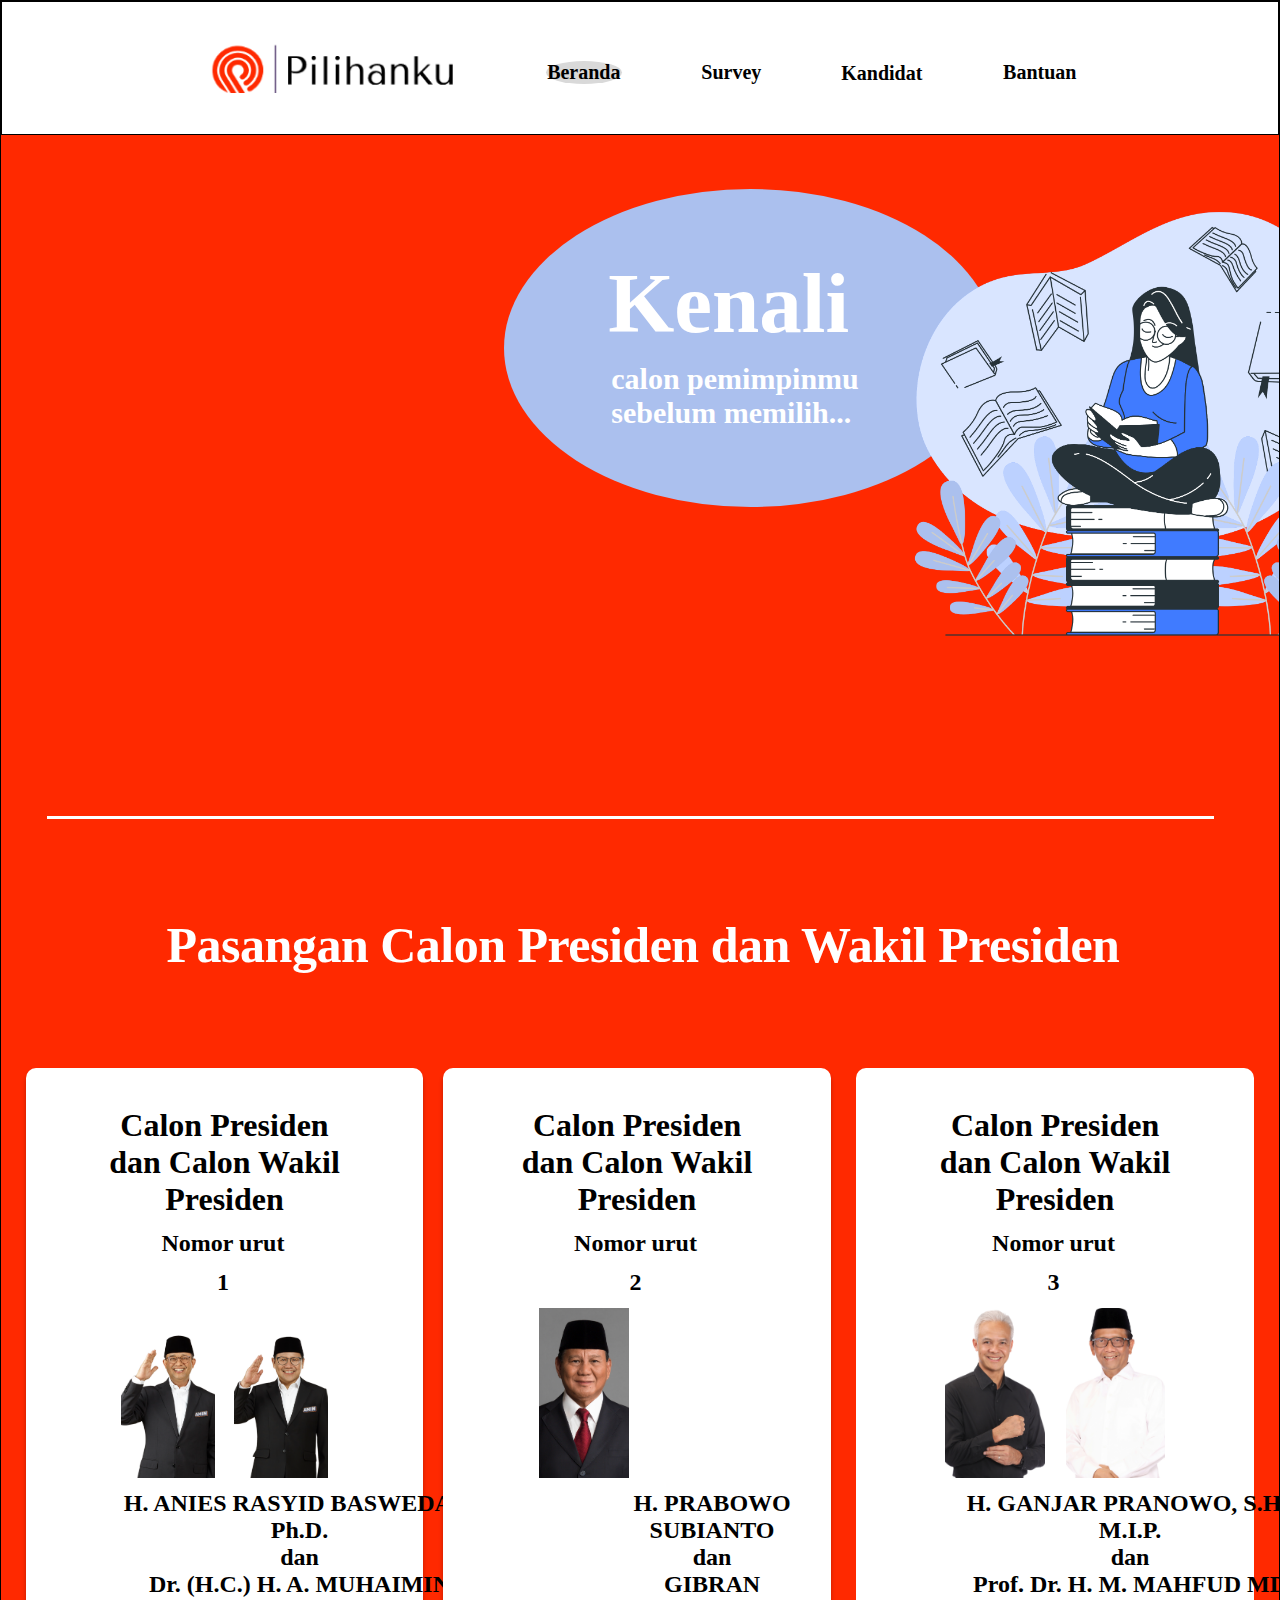
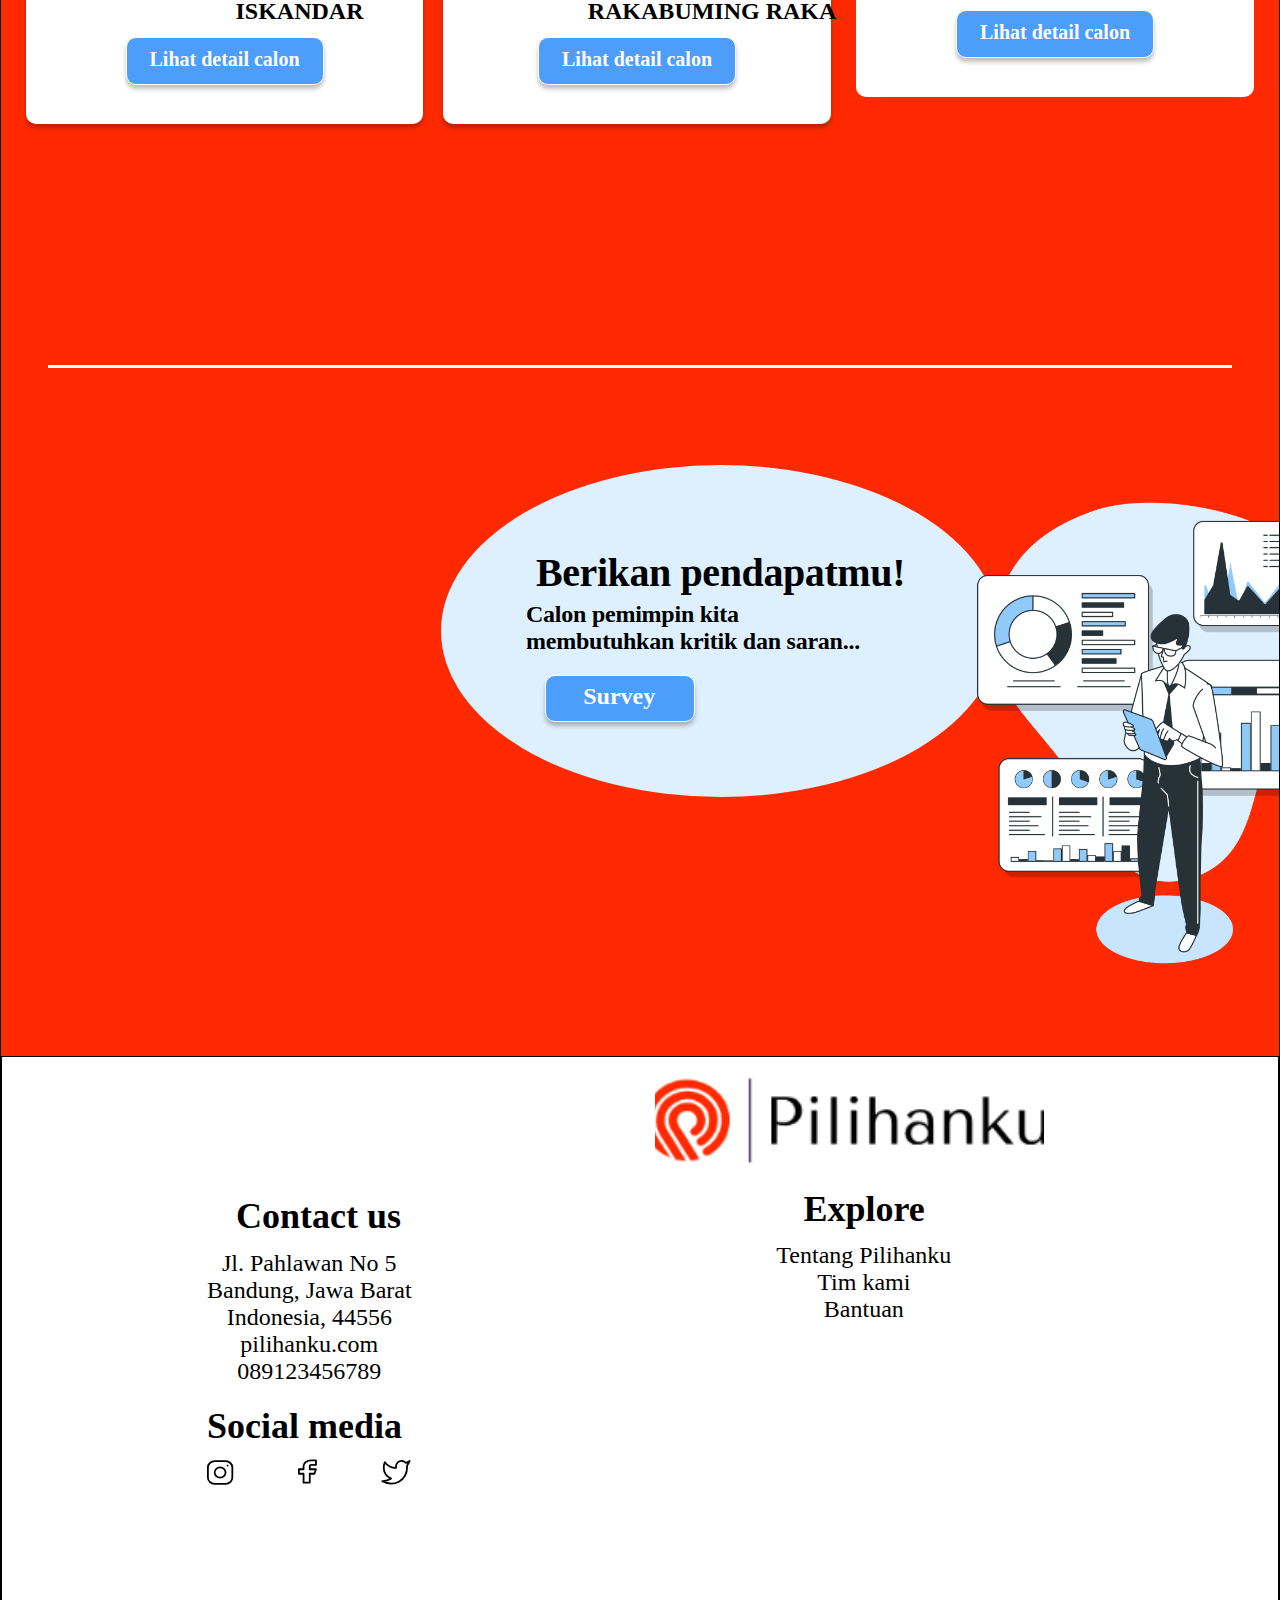
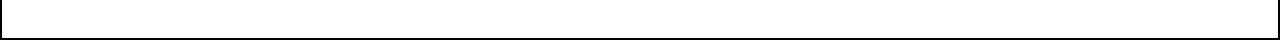
==== index.html @ e2ac67ef "first commit" ====
<!DOCTYPE html>
<html>
  <head>
    <meta charset="utf-8" />
    <meta name="viewport" content="initial-scale=1, width=device-width" />

    <link rel="stylesheet" href="css/global.css" />
    <link rel="stylesheet" href="css/styles.css" />

    <style>
      @font-face {
        font-family: "HK Grotesk";
        src: url("./public/HKGrotesk-Regular.otf");
        font-weight: 400;
      }
      @font-face {
        font-family: "HK Grotesk";
        src: url("./public/HKGrotesk-Bold.otf");
        font-weight: 700;
      }
      @font-face {
        font-family: "HK Grotesk";
        src: url("./public/HKGrotesk-ExtraBold.otf");
        font-weight: 800;
      }
      @font-face {
        font-family: "HK Grotesk";
        src: url("./public/HKGrotesk-Black.otf");
        font-weight: 900;
      }
    </style>
  </head>
  <body>
    <div class="dashboard">
      <header class="header">
        <img
          class="logo-icon"
          loading="lazy"
          alt=""
          src="assets/img/logo.png"
        />
        
        <div class="beranda-wrapper">
          <b class="beranda">Beranda</b>
        </div>
        <div class="survey-wrapper">
          <b class="survey">Survey</b>
        </div>
        <div class="kandidat-wrapper">
          <b class="kandidat">Kandidat</b>
        </div>
        <div class="bantuan-wrapper">
          <b class="bantuan">Bantuan</b>
        </div>
      </header>
      <main class="background-parent">
        <div class="background"></div>
        <div class="frame-wrapper">
          <div class="ellipse-parent">
            <div class="frame-child"></div>
            <h1 class="kenali">Kenali</h1>
            <div class="frame-container">
              <div class="book-lover-bro-1-parent">
                <img
                  class="book-lover-bro-1"
                  loading="lazy"
                  alt=""
                  src="assets/img/Book lover-bro.png"
                />

                <b class="calon-pemimpinmu-sebelum-container">
                  <p class="calon-pemimpinmu">calon pemimpinmu</p>
                  <p class="sebelum-memilih">sebelum memilih...</p>
                </b>
              </div>
            </div>
          </div>
        </div>
        <section class="frame-parent">
          <div class="line-wrapper">
            <div class="frame-item"></div>
          </div>
          <div class="frame-group">
            <div class="pasangan-calon-presiden-dan-wa-wrapper">
              <h1 class="pasangan-calon-presiden">
                Pasangan Calon Presiden dan Wakil Presiden
              </h1>
            </div>
            <div class="kotak-paslon-1-parent">
              <div class="kotak-paslon-1">
                <div class="calon-presiden-dan-calon-wakil-wrapper">
                  <b class="calon-presiden-dan-container">
                    <p class="calon-presiden">Calon Presiden</p>
                    <p class="dan-calon-wakil">dan Calon Wakil Presiden</p>
                  </b>
                </div>
                <div class="nomor-urut-wrapper">
                  <b class="nomor-urut">Nomor urut</b>
                </div>
                <div class="empty-label-wrapper">
                  <b class="empty-label">1</b>
                </div>
                <div class="kotak-paslon-1-inner">
                  <div class="kotak-foto-capres-1-parent">
                    <img
                      class="kotak-foto-capres-1"
                      loading="lazy"
                      alt=""
                      src="assets/img/anis_baru.jpeg"
                    />

                    <img
                      class="kotak-foto-cawapres-1"
                      loading="lazy"
                      alt=""
                      src="assets/img/muhaimin_baru.jpeg"
                    />
                  </div>
                </div>
                <b class="h-anies-rasyid-container">
                  <p class="h-anies-rasyid">H. ANIES RASYID BASWEDAN, Ph.D.</p>
                  <p class="dan">dan</p>
                  <p class="dr-hc-h">Dr. (H.C.) H. A. MUHAIMIN ISKANDAR</p>
                </b>
                <div class="tombol-detail-paslon-1-wrapper">
                  <button
                    class="tombol-detail-paslon-1"
                    id="tombolDetailPaslon1"
                  >
                    <div class="tombol-detail-paslon-1-child"></div>
                    <div class="lihat-detail-calon">Lihat detail calon</div>
                  </button>
                </div>
              </div>
              <div class="kotak-paslon-2-wrapper">
                <div class="kotak-paslon-2">
                  <b class="calon-presiden-dan-container1">
                    <p class="calon-presiden1">Calon Presiden</p>
                    <p class="dan-calon-wakil1">dan Calon Wakil Presiden</p>
                  </b>
                  <div class="nomor-urut-container">
                    <b class="nomor-urut1">Nomor urut</b>
                  </div>
                  <div class="wrapper">
                    <b class="b">2</b>
                  </div>
                  <div class="kotak-paslon-2-inner">
                    <div class="kotak-foto-capres-2-parent">
                      <img
                        class="kotak-foto-capres-2"
                        loading="lazy"
                        alt=""
                        src="assets/img/prabowo_baru.jpeg"
                      />

                      <img
                        class="kotak-foto-cawapres-2"
                        loading="lazy"
                        alt=""
                        src="assets/img/gibran_baru.jpeg"
                      />
                    </div>
                  </div>
                  <div class="h-prabowo-subianto-dan-gibran-wrapper">
                    <b class="h-prabowo-subianto-container">
                      <p class="h-prabowo-subianto">H. PRABOWO SUBIANTO</p>
                      <p class="dan1">dan</p>
                      <p class="gibran-rakabuming-raka">
                        GIBRAN RAKABUMING RAKA
                      </p>
                    </b>
                  </div>
                  <div class="tombol-detail-paslon-2-wrapper">
                    <button
                      class="tombol-detail-paslon-2"
                      id="tombolDetailPaslon2"
                    >
                      <div class="tombol-detail-paslon-2-child"></div>
                      <div class="lihat-detail-calon1">Lihat detail calon</div>
                    </button>
                  </div>
                </div>
              </div>
              <div class="kotak-paslon-3">
                <div class="calon-presiden-dan-calon-wakil-container">
                  <b class="calon-presiden-dan-container2">
                    <p class="calon-presiden2">Calon Presiden</p>
                    <p class="dan-calon-wakil2">dan Calon Wakil Presiden</p>
                  </b>
                </div>
                <div class="nomor-urut-frame">
                  <b class="nomor-urut2">Nomor urut</b>
                </div>
                <div class="container">
                  <b class="b1">3</b>
                </div>
                <div class="kotak-paslon-3-inner">
                  <div class="kotak-capres-3-parent">
                    <img
                      class="kotak-capres-3"
                      loading="lazy"
                      alt=""
                      src="assets/img/ganjar_baru.jpeg"
                    />

                    <img
                      class="kotak-cawapres-3"
                      loading="lazy"
                      alt=""
                      src="assets/img/mahfud_baru.jpeg"
                    />
                  </div>
                </div>
                <b class="h-ganjar-pranowo-container">
                  <p class="h-ganjar-pranowo">
                    H. GANJAR PRANOWO, S.H., M.I.P.
                  </p>
                  <p class="dan2">dan</p>
                  <p class="prof-dr-h">Prof. Dr. H. M. MAHFUD MD</p>
                </b>
                <div class="tombol-detail-paslon-3-wrapper">
                  <button
                    class="tombol-detail-paslon-3"
                    id="tombolDetailPaslon3"
                  >
                    <div class="tombol-detail-paslon-3-child"></div>
                    <div class="lihat-detail-calon2">Lihat detail calon</div>
                  </button>
                </div>
              </div>
            </div>
          </div>
        </section>
        <section class="frame-section">
          <div class="line-parent">
            <div class="frame-inner"></div>
            <div class="navigation">
              <div class="ellipse-group">
                <div class="ellipse-div"></div>
                <button
                  class="tombol-detail-paslon-21"
                  id="tombolDetailPaslon21"
                >
                  <div class="tombol-detail-paslon-2-item"></div>
                  <div class="survey1">Survey</div>
                </button>
                <div class="data-report-bro-1-parent">
                  <img
                    class="data-report-bro-1"
                    loading="lazy"
                    alt=""
                    src="assets/img/Data report-bro.png"
                  />

                  <h2 class="berikan-pendapatmu">Berikan pendapatmu!</h2>
                </div>
                <b class="calon-pemimpin-kita-container">
                  <p class="calon-pemimpin-kita">Calon pemimpin kita</p>
                  <p class="membutuhkan-kritik-dan">
                    membutuhkan kritik dan saran...
                  </p>
                </b>
              </div>
            </div>
          </div>
        </section>
      </main>
      <footer class="footer">
        <div class="frame-div">
          <div class="contact-us-wrapper">
            <h3 class="contact-us">Contact us</h3>
          </div>
          <div class="jl-pahlawan-no-container">
            <p class="jl-pahlawan-no">Jl. Pahlawan No 5</p>
            <p class="bandung-jawa-barat">Bandung, Jawa Barat</p>
            <p class="indonesia-44556">Indonesia, 44556</p>
            <p class="pilihankucom">pilihanku.com</p>
            <p class="p">089123456789</p>
          </div>
        </div>
        <div class="footer-inner">
          <div class="logo-parent">
            <img class="logo-icon1" alt="" src="assets/img/logo.png" />

            <div class="explore-wrapper">
              <h3 class="explore">Explore</h3>
            </div>
            <div class="tentang-pilihanku-tim-kami-ban-wrapper">
              <div class="tentang-pilihanku-tim-container">
                <p class="tentang-pilihanku">Tentang Pilihanku</p>
                <p class="tim-kami">Tim kami</p>
                <p class="bantuan1">Bantuan</p>
              </div>
            </div>
          </div>
        </div>
        <div class="footer-child">
          <div class="social-media-parent">
            <h3 class="social-media">Social media</h3>
            <div class="icon-instagram-parent">
              <img
                class="icon-instagram"
                loading="lazy"
                alt=""
                src="assets/img/-icon-instagram.svg"
              />

              <div class="icon-facebook-wrapper">
                <img
                  class="icon-facebook"
                  loading="lazy"
                  alt=""
                  src="assets/img/-icon-facebook.svg"
                />
              </div>
              <img
                class="icon-twitter"
                loading="lazy"
                alt=""
                src="assets/img/-icon-twitter.svg"
              />
            </div>
          </div>
        </div>
      </footer>
    </div>

    <script>
      var tombolDetailPaslon1 = document.getElementById("tombolDetailPaslon1");
      if (tombolDetailPaslon1) {
        tombolDetailPaslon1.addEventListener("click", function (e) {
          window.location.href = "./detail-calon-1.html";
        });
      }
      
      var tombolDetailPaslon2 = document.getElementById("tombolDetailPaslon2");
      if (tombolDetailPaslon2) {
        tombolDetailPaslon2.addEventListener("click", function (e) {
          window.location.href = "./detail-calon-2.html";
        });
      }
      
      var tombolDetailPaslon3 = document.getElementById("tombolDetailPaslon3");
      if (tombolDetailPaslon3) {
        tombolDetailPaslon3.addEventListener("click", function (e) {
          window.location.href = "./detail-calon-3.html";
        });
      }
      </script>
  </body>
</html>
---- css/global.css ----
body {
  margin: 0;
  line-height: normal;
}

:root {
  /* fonts */
  --font-hk-grotesk: "HK Grotesk";

  /* font sizes */
  --font-size-17xl: 36px;
  --font-size-3xl: 22px;
  --font-size-10xl: 29px;
  --font-size-5xl: 24px;
  --font-size-lgi: 19px;
  --font-size-21xl: 40px;
  --font-size-13xl: 32px;
  --font-size-xl: 20px;
  --font-size-7xl: 26px;
  --font-size-11xl: 30px;

  /* Colors */
  --color-white: #fff;
  --color-black: #000;
  --color-red: #ff2900;
  --color-cornflowerblue-100: #4d9dfb;
  --color-cornflowerblue-200: #3385e0;
  --color-gainsboro: #e6e6e6;
  --color-snow: #fffbfb;
  --color-gainsboro-200: #d9d9d9;

  /* Gaps */
  --gap-xl: 20px;
  --gap-xs: 12px;
  --gap-78xl: 97px;
  --gap-5xl: 24px;
  --gap-29xl: 48px;

  /* Paddings */
  --padding-lg: 18px;
  --padding-xl: 20px;
  --padding-6xl: 25px;
  --padding-35xl: 54px;
  --padding-3xl: 22px;
  --padding-20xl: 39px;
  --padding-3xs: 10px;
  --padding-4xl: 23px;
  --padding-smi: 13px;
  --padding-23xl: 42px;
  --padding-2xl: 21px;
  --padding-58xl: 77px;
  --padding-33xl: 52px;
  --padding-lg-4: 18.4px;

  /* Border radiuses */
  --br-3xs: 10px;
}
---- css/styles.css ----
.logo-icon {
  height: 50px;
  width: 264.6px;
  position: relative;
  object-fit: cover;
}
.beranda {
  height: 13.2px;
  position: relative;
  display: inline-block;
  flex-shrink: 0;
  min-width: 76px;
  border-radius: 50%;
  background-color: var(--color-gainsboro-200);
  width: 100%;
  height: 100%;
  z-index: 2;
}
.beranda-wrapper {
  display: flex;
  flex-direction: column;
  align-items: flex-start;
  justify-content: flex-start;
  padding: var(--padding-lg-4) 0 0;
}
.survey {
  height: 13.2px;
  position: relative;
  display: inline-block;
  flex-shrink: 0;
  min-width: 61px;
}
.survey-wrapper {
  display: flex;
  flex-direction: column;
  align-items: flex-start;
  justify-content: flex-start;
  padding: var(--padding-lg-4) 0 0;
}
.kandidat {
  height: 13px;
  position: relative;
  display: inline-block;
  flex-shrink: 0;
  min-width: 82px;
}
.kandidat-wrapper {
  display: flex;
  flex-direction: column;
  align-items: flex-start;
  justify-content: flex-start;
  padding: 18.5px 0 0;
}
.bantuan {
  height: 13.2px;
  position: relative;
  display: inline-block;
  flex-shrink: 0;
  min-width: 76px;
}
.bantuan-wrapper,
.header {
  display: flex;
  flex-direction: column;
  align-items: flex-start;
  justify-content: flex-start;
  padding: var(--padding-lg-4) 0 0;
}
.header {
  align-self: stretch;
  background-color: var(--color-white);
  border: 1px solid var(--color-black);
  flex-direction: row;
  justify-content: center;
  padding: 41px var(--padding-xl);
  gap: 79px;
  text-align: center;
  font-size: var(--font-size-xl);
  color: var(--color-black);
  font-family: var(--font-hk-grotesk);
}
.background {
  width: 1440px;
  height: 2909px;
  position: relative;
  background-color: var(--color-red);
  display: none;
  max-width: 100%;
}
.frame-child {
  height: 100%;
  width: 100%;
  position: absolute;
  margin: 0 !important;
  top: 0;
  right: 0;
  bottom: 0;
  left: 0;
  border-radius: 50%;
  background-color: #abc0ee;
  z-index: 1;
}
.kenali {
  margin: 0;
  width: 240px;
  position: relative;
  font-size: inherit;
  font-weight: 800;
  font-family: inherit;
  display: inline-block;
  z-index: 2;
}
.book-lover-bro-1 {
  height: 511px;
  width: 576px;
  position: absolute;
  margin: 0 !important;
  right: -570px;
  bottom: -260px;
  object-fit: cover;
  z-index: 2;
}
.calon-pemimpinmu,
.sebelum-memilih {
  margin: 0;
}
.calon-pemimpinmu-sebelum-container {
  position: relative;
  z-index: 3;
}
.book-lover-bro-1-parent,
.frame-container {
  display: flex;
  align-items: flex-start;
  justify-content: flex-start;
}
.book-lover-bro-1-parent {
  flex-direction: row;
  position: relative;
}
.frame-container {
  flex-direction: column;
  padding: 108px 0 0;
  margin-left: -237px;
  text-align: left;
  font-size: var(--font-size-11xl);
}
.ellipse-parent,
.frame-wrapper {
  display: flex;
  flex-direction: row;
  align-items: flex-start;
  right: -250px;
  box-sizing: border-box;
  max-width: 100%;
}
.ellipse-parent {
  width: 493px;
  justify-content: flex-start;
  padding: 65px 104px var(--padding-58xl);
  position: relative;
}
.frame-wrapper {
  width: 949.5px;
  justify-content: center;
  padding: 0 0 68px;
}
.frame-item,
.line-wrapper {
  align-self: stretch;
  box-sizing: border-box;
  max-width: 100%;
}
.frame-item {
  flex: 1;
  position: relative;
  border-top: 3px solid var(--color-white);
  z-index: 1;
}
.line-wrapper {
  height: 3px;
  display: flex;
  flex-direction: row;
  align-items: flex-start;
  justify-content: flex-end;
  padding: 0 40px 0 var(--padding-23xl);
}
.pasangan-calon-presiden {
  margin: 0;
  width: 969px;
  position: relative;
  font-size: inherit;
  letter-spacing: -0.01em;
  font-weight: 900;
  font-family: inherit;
  display: inline-block;
  z-index: 1;
}
.pasangan-calon-presiden-dan-wa-wrapper {
  align-self: stretch;
  display: flex;
  flex-direction: row;
  align-items: flex-start;
  justify-content: center;
  padding: 0 var(--padding-xl) 0 26px;
}
.calon-presiden,
.dan-calon-wakil {
  margin: 0;
}
.calon-presiden-dan-container {
  position: relative;
}
.calon-presiden-dan-calon-wakil-wrapper {
  align-self: stretch;
  display: flex;
  flex-direction: row;
  align-items: flex-start;
  justify-content: center;
  padding: 0 24px;
  font-size: var(--font-size-13xl);
}
.nomor-urut {
  position: relative;
  display: inline-block;
  min-width: 126px;
}
.nomor-urut-wrapper {
  align-self: stretch;
  display: flex;
  flex-direction: row;
  align-items: flex-start;
  justify-content: center;
  padding: 0 var(--padding-xl);
  text-align: left;
}
.empty-label {
  width: 15px;
  position: relative;
  display: inline-block;
}
.empty-label-wrapper {
  align-self: stretch;
  display: flex;
  flex-direction: row;
  align-items: flex-start;
  justify-content: center;
  padding: 0 var(--padding-xl);
  text-align: left;
}
.kotak-foto-capres-1,
.kotak-foto-cawapres-1 {
  align-self: stretch;
  flex: 1;
  position: relative;
  max-width: 100%;
  overflow: hidden;
  max-height: 100%;
  object-fit: cover;
  min-width: 78px;
  min-height: 170px;
}
.kotak-foto-capres-1-parent,
.kotak-paslon-1-inner {
  display: flex;
  flex-direction: row;
  align-items: flex-start;
}
.kotak-foto-capres-1-parent {
  flex: 1;
  justify-content: center;
  gap: 19px;
}
.kotak-paslon-1-inner {
  align-self: stretch;
  justify-content: flex-start;
  padding: 0 var(--padding-58xl);
}
.dan,
.dr-hc-h,
.h-anies-rasyid {
  margin: 0;
}
.h-anies-rasyid-container {
  position: relative;
  right: -75px;
}
.tombol-detail-paslon-1-child {
  height: 53px;
  width: 199px;
  position: relative;
  border-radius: var(--br-3xs);
  background-color: var(--color-cornflowerblue-100);
  border: 1px solid var(--color-white);
  box-sizing: border-box;
  display: none;
}
.lihat-detail-calon {
  position: relative;
  font-size: var(--font-size-xl);
  font-weight: 900;
  font-family: var(--font-hk-grotesk);
  color: var(--color-snow);
  text-align: center;
  z-index: 1;
}
.tombol-detail-paslon-1 {
  cursor: pointer;
  border: 1px solid var(--color-white);
  padding: var(--padding-3xs) var(--padding-4xl) var(--padding-smi);
  background-color: var(--color-cornflowerblue-100);
  box-shadow: 0 4px 4px rgba(0, 0, 0, 0.25);
  border-radius: var(--br-3xs);
  display: flex;
  flex-direction: row;
  align-items: flex-start;
  justify-content: flex-start;
  white-space: nowrap;
}
.tombol-detail-paslon-1:hover,
.tombol-detail-paslon-21:hover,
.tombol-detail-paslon-2:hover,
.tombol-detail-paslon-3:hover {
  background-color: var(--color-cornflowerblue-200);
  border: 1px solid var(--color-gainsboro);
  box-sizing: border-box;
}
.tombol-detail-paslon-1-wrapper {
  align-self: stretch;
  display: flex;
  flex-direction: row;
  align-items: flex-start;
  justify-content: center;
  padding: 0 var(--padding-xl);
}
.kotak-paslon-1 {
  flex: 0.9303;
  box-shadow: 0 4px 4px rgba(0, 0, 0, 0.25);
  border-radius: var(--br-3xs);
  background-color: var(--color-white);
  display: flex;
  flex-direction: column;
  align-items: flex-start;
  justify-content: flex-start;
  padding: var(--padding-20xl) var(--padding-lg);
  box-sizing: border-box;
  gap: var(--gap-xs);
  min-width: 337px;
  max-width: 100%;
  z-index: 1;
}
.calon-presiden1,
.dan-calon-wakil1 {
  margin: 0;
}
.calon-presiden-dan-container1 {
  position: relative;
  font-size: var(--font-size-13xl);
}
.nomor-urut1 {
  position: relative;
  display: inline-block;
  min-width: 126px;
}
.nomor-urut-container {
  align-self: stretch;
  display: flex;
  flex-direction: row;
  align-items: flex-start;
  justify-content: center;
  text-align: left;
}
.b {
  position: relative;
  display: inline-block;
  min-width: 15px;
}
.wrapper {
  align-self: stretch;
  display: flex;
  flex-direction: row;
  align-items: flex-start;
  justify-content: center;
  text-align: left;
}
.kotak-foto-capres-2,
.kotak-foto-cawapres-2 {
  align-self: stretch;
  flex: 1;
  position: relative;
  max-width: 100%;
  overflow: hidden;
  max-height: 100%;
  object-fit: cover;
  min-width: 78px;
  min-height: 170px;
}
.kotak-foto-capres-2-parent,
.kotak-paslon-2-inner {
  display: flex;
  flex-direction: row;
  align-items: flex-start;
}
.kotak-foto-capres-2-parent {
  flex: 1;
  justify-content: center;
  gap: 17px;
}
.kotak-paslon-2-inner {
  align-self: stretch;
  justify-content: flex-start;
  padding: 0 var(--padding-35xl);
}
.dan1,
.gibran-rakabuming-raka,
.h-prabowo-subianto {
  margin: 0;
}
.h-prabowo-subianto-container {
  position: relative;
  right: -75px;
}
.h-prabowo-subianto-dan-gibran-wrapper {
  align-self: stretch;
  display: flex;
  flex-direction: row;
  align-items: flex-start;
  justify-content: flex-start;
  padding: 0 var(--padding-2xl);
}
.tombol-detail-paslon-2-child {
  height: 53px;
  width: 199px;
  position: relative;
  border-radius: var(--br-3xs);
  background-color: var(--color-cornflowerblue-100);
  border: 1px solid var(--color-white);
  box-sizing: border-box;
  display: none;
}
.lihat-detail-calon1 {
  position: relative;
  font-size: var(--font-size-xl);
  font-weight: 900;
  font-family: var(--font-hk-grotesk);
  color: var(--color-snow);
  text-align: center;
  z-index: 1;
}
.tombol-detail-paslon-2 {
  cursor: pointer;
  border: 1px solid var(--color-white);
  padding: var(--padding-3xs) var(--padding-4xl) var(--padding-smi);
  background-color: var(--color-cornflowerblue-100);
  box-shadow: 0 4px 4px rgba(0, 0, 0, 0.25);
  border-radius: var(--br-3xs);
  display: flex;
  flex-direction: row;
  align-items: flex-start;
  justify-content: flex-start;
  white-space: nowrap;
}
.tombol-detail-paslon-2-wrapper {
  align-self: stretch;
  display: flex;
  flex-direction: row;
  align-items: flex-start;
  justify-content: center;
}
.kotak-paslon-2,
.kotak-paslon-2-wrapper {
  display: flex;
  flex-direction: column;
  align-items: center;
  justify-content: flex-start;
}
.kotak-paslon-2 {
  align-self: stretch;
  box-shadow: 0 4px 4px rgba(0, 0, 0, 0.25);
  border-radius: var(--br-3xs);
  background-color: var(--color-white);
  padding: var(--padding-20xl) var(--padding-23xl);
  gap: var(--gap-xs);
  z-index: 1;
}
.kotak-paslon-2-wrapper {
  flex: 1;
  padding: 0 5px 0 0;
  box-sizing: border-box;
  min-width: 341px;
  max-width: 100%;
}
.calon-presiden2,
.dan-calon-wakil2 {
  margin: 0;
}
.calon-presiden-dan-container2 {
  position: relative;
}
.calon-presiden-dan-calon-wakil-container {
  align-self: stretch;
  display: flex;
  flex-direction: row;
  align-items: flex-start;
  justify-content: center;
  padding: 0 12px;
  font-size: var(--font-size-13xl);
}
.nomor-urut2 {
  position: relative;
  display: inline-block;
  min-width: 126px;
}
.nomor-urut-frame {
  align-self: stretch;
  display: flex;
  flex-direction: row;
  align-items: flex-start;
  justify-content: center;
  text-align: left;
}
.b1 {
  position: relative;
  display: inline-block;
  min-width: 15px;
}
.container {
  align-self: stretch;
  display: flex;
  flex-direction: row;
  align-items: flex-start;
  justify-content: center;
  text-align: left;
}
.kotak-capres-3,
.kotak-cawapres-3 {
  align-self: stretch;
  flex: 1;
  position: relative;
  max-width: 100%;
  overflow: hidden;
  max-height: 100%;
  object-fit: cover;
  min-width: 78px;
  min-height: 170px;
}
.kotak-capres-3-parent,
.kotak-paslon-3-inner {
  display: flex;
  flex-direction: row;
  align-items: flex-start;
}
.kotak-capres-3-parent {
  flex: 1;
  justify-content: center;
  gap: 21px;
}
.kotak-paslon-3-inner {
  align-self: stretch;
  justify-content: flex-start;
  padding: 0 64px;
}
.dan2,
.h-ganjar-pranowo,
.prof-dr-h {
  margin: 0;
}
.h-ganjar-pranowo-container {
  position: relative;
  right: -75px;
}
.tombol-detail-paslon-3-child {
  height: 53px;
  width: 199px;
  position: relative;
  border-radius: var(--br-3xs);
  background-color: var(--color-cornflowerblue-100);
  border: 1px solid var(--color-white);
  box-sizing: border-box;
  display: none;
}
.lihat-detail-calon2 {
  position: relative;
  font-size: var(--font-size-xl);
  font-weight: 900;
  font-family: var(--font-hk-grotesk);
  color: var(--color-snow);
  text-align: center;
  z-index: 1;
}
.tombol-detail-paslon-3 {
  cursor: pointer;
  border: 1px solid var(--color-white);
  padding: var(--padding-3xs) var(--padding-4xl) var(--padding-smi);
  background-color: var(--color-cornflowerblue-100);
  box-shadow: 0 4px 4px rgba(0, 0, 0, 0.25);
  border-radius: var(--br-3xs);
  display: flex;
  flex-direction: row;
  align-items: flex-start;
  justify-content: flex-start;
  white-space: nowrap;
}
.tombol-detail-paslon-3-wrapper {
  align-self: stretch;
  display: flex;
  flex-direction: row;
  align-items: flex-start;
  justify-content: center;
}
.kotak-paslon-1-parent,
.kotak-paslon-3 {
  display: flex;
  align-items: flex-start;
  max-width: 100%;
}
.kotak-paslon-3 {
  flex: 0.8966;
  border-radius: var(--br-3xs);
  background-color: var(--color-white);
  flex-direction: column;
  justify-content: flex-start-;
  padding: var(--padding-20xl) var(--padding-6xl);
  box-sizing: border-box;
  gap: var(--gap-xs);
  min-width: 330px;
  z-index: 1;
}
.kotak-paslon-1-parent {
  align-self: stretch;
  gap: var(--gap-xl);
  font-size: var(--font-size-5xl);
  color: var(--color-black);
}
.frame-group,
.frame-parent {
  align-self: stretch;
  display: flex;
  flex-direction: column;
  align-items: flex-end;
  justify-content: flex-start;
  max-width: 100%;
}
.frame-group {
  gap: 94px;
}
.frame-parent {
  gap: var(--gap-78xl);
  text-align: center;
  font-size: 50px;
  color: var(--color-white);
  font-family: var(--font-hk-grotesk);
}
.frame-inner {
  align-self: stretch;
  height: 3px;
  position: relative;
  border-top: 3px solid var(--color-white);
  box-sizing: border-box;
  z-index: 1;
}
.ellipse-div {
  position: absolute;
  top: 0;
  right: -250px;
  left: 0;
  border-radius: 50%;
  background-color: #deeffd;
  width: 100%;
  height: 100%;
  z-index: 1;
}
.tombol-detail-paslon-2-item {
  height: 50px;
  width: 150px;
  position: relative;
  border-radius: var(--br-3xs);
  background-color: var(--color-cornflowerblue-100);
  border: 1px solid var(--color-white);
  box-sizing: border-box;
  display: none;
}
.survey1 {
  width: 90.5px;
  position: relative;
  font-size: var(--font-size-5xl);
  font-weight: 900;
  font-family: var(--font-hk-grotesk);
  color: var(--color-snow);
  text-align: center;
  display: inline-block;
  flex-shrink: 0;
  z-index: 1;
}
.tombol-detail-paslon-21 {
  cursor: pointer;
  border: 1px solid var(--color-white);
  padding: 7px 28px 11px;
  background-color: var(--color-cornflowerblue-100);
  position: absolute;
  top: 210px;
  left: 104px;
  box-shadow: 0 4px 4px rgba(0, 0, 0, 0.25);
  border-radius: var(--br-3xs);
  box-sizing: border-box;
  width: 150px;
  display: flex;
  flex-direction: row;
  align-items: flex-start;
  justify-content: flex-start;
  z-index: 2;
}
.data-report-bro-1 {
  height: 551px;
  width: 575px;
  position: absolute;
  margin: 0 !important;
  right: -540px;
  bottom: -415px;
  object-fit: cover;
  z-index: 2;
}
.berikan-pendapatmu {
  margin: 0;
  width: 389px;
  position: relative;
  font-size: inherit;
  letter-spacing: -0.01em;
  font-weight: 700;
  font-family: inherit;
  white-space: pre-wrap;
  display: inline-block;
  z-index: 3;
}
.data-report-bro-1-parent {
  position: absolute;
  top: 84px;
  left: 85px;
  display: flex;
  flex-direction: row;
  align-items: flex-start;
  justify-content: flex-start;
}
.calon-pemimpin-kita,
.membutuhkan-kritik-dan {
  margin: 0;
}
.calon-pemimpin-kita-container {
  position: absolute;
  top: 136px;
  left: 85px;
  font-size: var(--font-size-5xl);
  letter-spacing: -0.01em;
  text-align: left;
  z-index: 4;
}
.ellipse-group {
  right: -250px;
  height: 332px;
  width: 559px;
  position: relative;
  max-width: 100%;
}
.navigation {
  width: 845px;
  display: flex;
  flex-direction: row;
  align-items: flex-start;
  justify-content: center;
  padding: 0 var(--padding-xl);
  box-sizing: border-box;
  max-width: 100%;
}
.background-parent,
.frame-section,
.line-parent {
  display: flex;
  align-items: flex-start;
  justify-content: flex-start;
  max-width: 100%;
}
.line-parent {
  width: 1800px;
  flex-direction: column;
  gap: var(--gap-78xl);
}
.background-parent,
.frame-section {
  box-sizing: border-box;
  text-align: center;
  font-family: var(--font-hk-grotesk);
}
.frame-section {
  flex-direction: row;
  padding: 0 45px;
  font-size: var(--font-size-21xl);
  color: var(--color-black);
}
.background-parent {
  align-self: stretch;
  background-color: var(--color-red);
  flex-direction: column;
  padding: 127px var(--padding-6xl) 613px;
  gap: 241px;
  font-size: 85px;
  color: var(--color-white);
}
.contact-us {
  margin: 0;
  position: relative;
  font-size: inherit;
  font-weight: 700;
  font-family: inherit;
}
.contact-us-wrapper {
  display: flex;
  flex-direction: row;
  align-items: flex-start;
  justify-content: flex-start;
  padding: 0 29px;
}
.bandung-jawa-barat,
.indonesia-44556,
.jl-pahlawan-no,
.p,
.pilihankucom {
  margin: 0;
}
.jl-pahlawan-no-container {
  position: relative;
  font-size: var(--font-size-5xl);
}
.frame-div {
  display: flex;
  flex-direction: column;
  align-items: flex-start;
  justify-content: flex-start;
  gap: 13px;
}
.logo-icon1 {
  align-self: stretch;
  flex: 1;
  position: relative;
  max-width: 100%;
  overflow: hidden;
  max-height: 100%;
  object-fit: cover;
}
.explore {
  margin: 0;
  position: relative;
  font-size: inherit;
  font-weight: 700;
  font-family: inherit;
  display: inline-block;
  min-width: 123px;
}
.explore-wrapper {
  width: 359.8px;
  display: flex;
  flex-direction: row;
  align-items: flex-start;
  justify-content: center;
  padding: 0 var(--padding-xl);
  box-sizing: border-box;
  max-width: 100%;
}
.bantuan1,
.tentang-pilihanku,
.tim-kami {
  margin: 0;
}
.tentang-pilihanku-tim-container {
  position: relative;
}
.tentang-pilihanku-tim-kami-ban-wrapper {
  width: 360.3px;
  display: flex;
  flex-direction: row;
  align-items: flex-start;
  justify-content: center;
  padding: 0 var(--padding-xl);
  box-sizing: border-box;
  max-width: 100%;
  font-size: var(--font-size-5xl);
}
.footer-inner,
.logo-parent {
  display: flex;
  flex-direction: column;
  justify-content: flex-start;
  max-width: 100%;
}
.logo-parent {
  align-self: stretch;
  height: 265px;
  align-items: flex-end;
  gap: 12.5px;
}
.footer-inner {
  height: 327px;
  width: 416.4px;
  align-items: flex-start;
  padding: 0 27px 0 0;
  box-sizing: border-box;
}
.social-media {
  margin: 0;
  position: relative;
  font-size: inherit;
  font-weight: 700;
  font-family: inherit;
}
.icon-facebook,
.icon-instagram {
  height: 25px;
  width: 27.2px;
  position: relative;
}
.icon-facebook {
  width: 18.8px;
}
.icon-facebook-wrapper {
  display: flex;
  flex-direction: column;
  align-items: flex-start;
  justify-content: flex-end;
  padding: 0 0 1.4px;
}
.icon-twitter {
  height: 25.4px;
  width: 30px;
  position: relative;
}
.icon-instagram-parent {
  align-self: stretch;
  display: flex;
  flex-direction: row;
  align-items: flex-end;
  justify-content: space-between;
  gap: var(--gap-xl);
}
.footer-child,
.social-media-parent {
  display: flex;
  flex-direction: column;
  align-items: flex-start;
  justify-content: flex-start;
}
.social-media-parent {
  align-self: stretch;
  gap: var(--gap-xs);
}
.footer-child {
  height: 215px;
  width: 204px;
}
.dashboard,
.footer {
  background-color: var(--color-white);
  border: 1px solid var(--color-black);
  box-sizing: border-box;
  display: flex;
}
.footer {
  align-self: stretch;
  flex-direction: row;
  align-items: flex-end;
  justify-content: space-between;
  padding: 1px 207px var(--padding-lg) 205px;
  max-width: 100%;
  gap: var(--gap-xl);
  text-align: center;
  font-size: var(--font-size-17xl);
  color: var(--color-black);
  font-family: var(--font-hk-grotesk);
}
.dashboard {
  width: 100%;
  position: relative;
  overflow: hidden;
  flex-direction: column;
  align-items: flex-start;
  justify-content: flex-start;
  line-height: normal;
  letter-spacing: normal;
}
@media screen and (max-width: 1300px) {
  .line-wrapper {
    padding-left: var(--padding-2xl);
    box-sizing: border-box;
  }
  .kotak-paslon-1-parent {
    flex-wrap: wrap;
  }
  .frame-section {
    padding-left: var(--padding-3xl);
    padding-right: var(--padding-3xl);
    box-sizing: border-box;
  }
  .background-parent {
    padding-top: var(--padding-35xl);
    padding-bottom: 259px;
    box-sizing: border-box;
  }
  .footer {
    flex-wrap: wrap;
  }
}
@media screen and (max-width: 1125px) {
  .header {
    gap: 39px;
  }
}
@media screen and (max-width: 800px) {
  .kenali {
    font-size: 42px;
  }
  .calon-pemimpinmu-sebelum-container {
    font-size: var(--font-size-5xl);
  }
  .ellipse-parent {
    padding-left: var(--padding-33xl);
    padding-right: var(--padding-33xl);
    box-sizing: border-box;
  }
  .pasangan-calon-presiden {
    font-size: var(--font-size-21xl);
  }
  .calon-presiden-dan-container {
    font-size: var(--font-size-7xl);
  }
  .kotak-paslon-1 {
    padding-top: var(--padding-6xl);
    padding-bottom: var(--padding-6xl);
    box-sizing: border-box;
  }
  .calon-presiden-dan-container1 {
    font-size: var(--font-size-7xl);
  }
  .kotak-paslon-2 {
    padding-top: var(--padding-6xl);
    padding-bottom: var(--padding-6xl);
    box-sizing: border-box;
  }
  .calon-presiden-dan-container2 {
    font-size: var(--font-size-7xl);
  }
  .kotak-paslon-3 {
    padding-top: var(--padding-6xl);
    padding-bottom: var(--padding-6xl);
    box-sizing: border-box;
  }
  .frame-group {
    gap: 47px;
  }
  .frame-parent {
    gap: var(--gap-29xl);
  }
  .berikan-pendapatmu {
    font-size: var(--font-size-13xl);
  }
  .line-parent {
    gap: var(--gap-29xl);
  }
  .background-parent {
    gap: 120px;
    padding-top: 35px;
    padding-bottom: 168px;
    box-sizing: border-box;
  }
  .contact-us,
  .explore,
  .social-media {
    font-size: var(--font-size-10xl);
  }
  .footer {
    padding-left: 102px;
    padding-right: 103px;
    box-sizing: border-box;
  }
}
@media screen and (max-width: 450px) {
  .header {
    gap: var(--gap-xl);
  }
  .kenali {
    font-size: 25px;
  }
  .calon-pemimpinmu-sebelum-container {
    font-size: 18px;
  }
  .frame-wrapper {
    padding-bottom: 44px;
    box-sizing: border-box;
  }
  .pasangan-calon-presiden {
    font-size: var(--font-size-11xl);
  }
  .calon-presiden-dan-container,
  .empty-label,
  .nomor-urut {
    font-size: var(--font-size-lgi);
  }
  .kotak-foto-capres-1-parent {
    flex-wrap: wrap;
  }
  .kotak-paslon-1-inner {
    padding-left: var(--padding-xl);
    padding-right: var(--padding-xl);
    box-sizing: border-box;
  }
  .h-anies-rasyid-container {
    font-size: var(--font-size-lgi);
  }
  .kotak-paslon-1 {
    min-width: 100%;
    flex: 1;
  }
  .b,
  .calon-presiden-dan-container1,
  .nomor-urut1 {
    font-size: var(--font-size-lgi);
  }
  .kotak-foto-capres-2-parent {
    flex-wrap: wrap;
  }
  .kotak-paslon-2-inner {
    padding-left: var(--padding-xl);
    padding-right: var(--padding-xl);
    box-sizing: border-box;
  }
  .h-prabowo-subianto-container {
    font-size: var(--font-size-lgi);
  }
  .kotak-paslon-2 {
    padding-left: var(--padding-xl);
    padding-right: var(--padding-xl);
    box-sizing: border-box;
  }
  .kotak-paslon-2-wrapper {
    min-width: 100%;
  }
  .b1,
  .calon-presiden-dan-container2,
  .nomor-urut2 {
    font-size: var(--font-size-lgi);
  }
  .kotak-capres-3-parent {
    flex-wrap: wrap;
  }
  .kotak-paslon-3-inner {
    padding-left: var(--padding-xl);
    padding-right: var(--padding-xl);
    box-sizing: border-box;
  }
  .h-ganjar-pranowo-container {
    font-size: var(--font-size-lgi);
  }
  .kotak-paslon-3 {
    flex: 1;
  }
  .frame-group {
    gap: 23px;
  }
  .frame-parent {
    gap: var(--gap-5xl);
  }
  .survey1 {
    font-size: var(--font-size-lgi);
  }
  .berikan-pendapatmu {
    font-size: var(--font-size-5xl);
  }
  .calon-pemimpin-kita-container {
    font-size: var(--font-size-lgi);
  }
  .line-parent {
    gap: var(--gap-5xl);
  }
  .background-parent {
    gap: 60px;
  }
  .contact-us {
    font-size: var(--font-size-3xl);
  }
  .jl-pahlawan-no-container {
    font-size: var(--font-size-lgi);
  }
  .explore {
    font-size: var(--font-size-3xl);
  }
  .tentang-pilihanku-tim-container {
    font-size: var(--font-size-lgi);
  }
  .social-media {
    font-size: var(--font-size-3xl);
  }
  .footer {
    padding-left: var(--padding-xl);
    padding-right: var(--padding-xl);
    box-sizing: border-box;
  }
}
.chevron-down-icon,
.filter {
  position: relative;
  flex-shrink: 0;
}
.filter {
  width: 59px;
  letter-spacing: 0.03em;
  line-height: 21px;
  display: flex;
  white-space: pre-wrap;
  align-items: center;
}
.chevron-down-icon {
  width: 13px;
  height: 15.3px;
  overflow: hidden;
}
.dropdown {
  display: flex;
  flex-direction: column;
  align-items: flex-start;
  justify-content: flex-end;
  padding: 0 0 1.9px;
}
.filter-options {
  width: 97px;
  margin: 0 !important;
  position: absolute;
  top: 16.3px;
  right: 33.8px;
  border-radius: var(--br-8xs);
  border: 1px solid var(--color-black);
  box-sizing: border-box;
  display: flex;
  flex-direction: row;
  align-items: flex-end;
  justify-content: flex-start;
  gap: 21.2px;
  z-index: 1;
}
.semua {
  width: 179px;
  position: relative;
  letter-spacing: 0.03em;
  line-height: 35px;
  display: flex;
  align-items: center;
  flex-shrink: 0;
}
.filter-selection {
  width: 116px;
  margin: 0 !important;
  position: absolute;
  top: 7.1px;
  left: 132.8px;
  border-radius: var(--br-8xs);
  display: flex;
  flex-direction: row;
  align-items: flex-start;
  justify-content: flex-start;
  padding: 0 0 5.7px;
  box-sizing: border-box;
  z-index: 1;
}
.ekonomi {
  flex: 1;
  position: relative;
  letter-spacing: 0.03em;
  line-height: 35px;
  white-space: pre-wrap;
}
.category-items {
  width: 90px;
  display: flex;
  flex-direction: row;
  align-items: flex-start;
  justify-content: flex-start;
  flex-shrink: 0;
}
.lingkungan {
  flex: 1;
  position: relative;
  letter-spacing: 0.03em;
  line-height: 35px;
  white-space: pre-wrap;
}
.category-items1 {
  width: 90px;
  display: flex;
  flex-direction: row;
  align-items: flex-start;
  justify-content: flex-start;
  flex-shrink: 0;
}
.sosial {
  flex: 1;
  position: relative;
  letter-spacing: 0.03em;
  line-height: 35px;
  white-space: pre-wrap;
}
.category-items2 {
  width: 90px;
  display: flex;
  flex-direction: row;
  align-items: flex-start;
  justify-content: flex-start;
  flex-shrink: 0;
}
.politik {
  flex: 1;
  position: relative;
  letter-spacing: 0.03em;
  line-height: 35px;
  white-space: pre-wrap;
}
.category-items3 {
  width: 90px;
  flex-direction: row;
  flex-shrink: 0;
}
.category-filter,
.category-items3,
.filter-container {
  display: flex;
  align-items: flex-start;
  justify-content: flex-start;
}
.category-filter {
  height: 138.4px;
  width: 97px;
  margin: 0 !important;
  position: absolute;
  top: 47.8px;
  right: 33.8px;
  border-radius: var(--br-8xs);
  border: 1px solid var(--color-black);
  box-sizing: border-box;
  flex-direction: column;
  padding: 0 0 33.4px;
  z-index: 1;
}
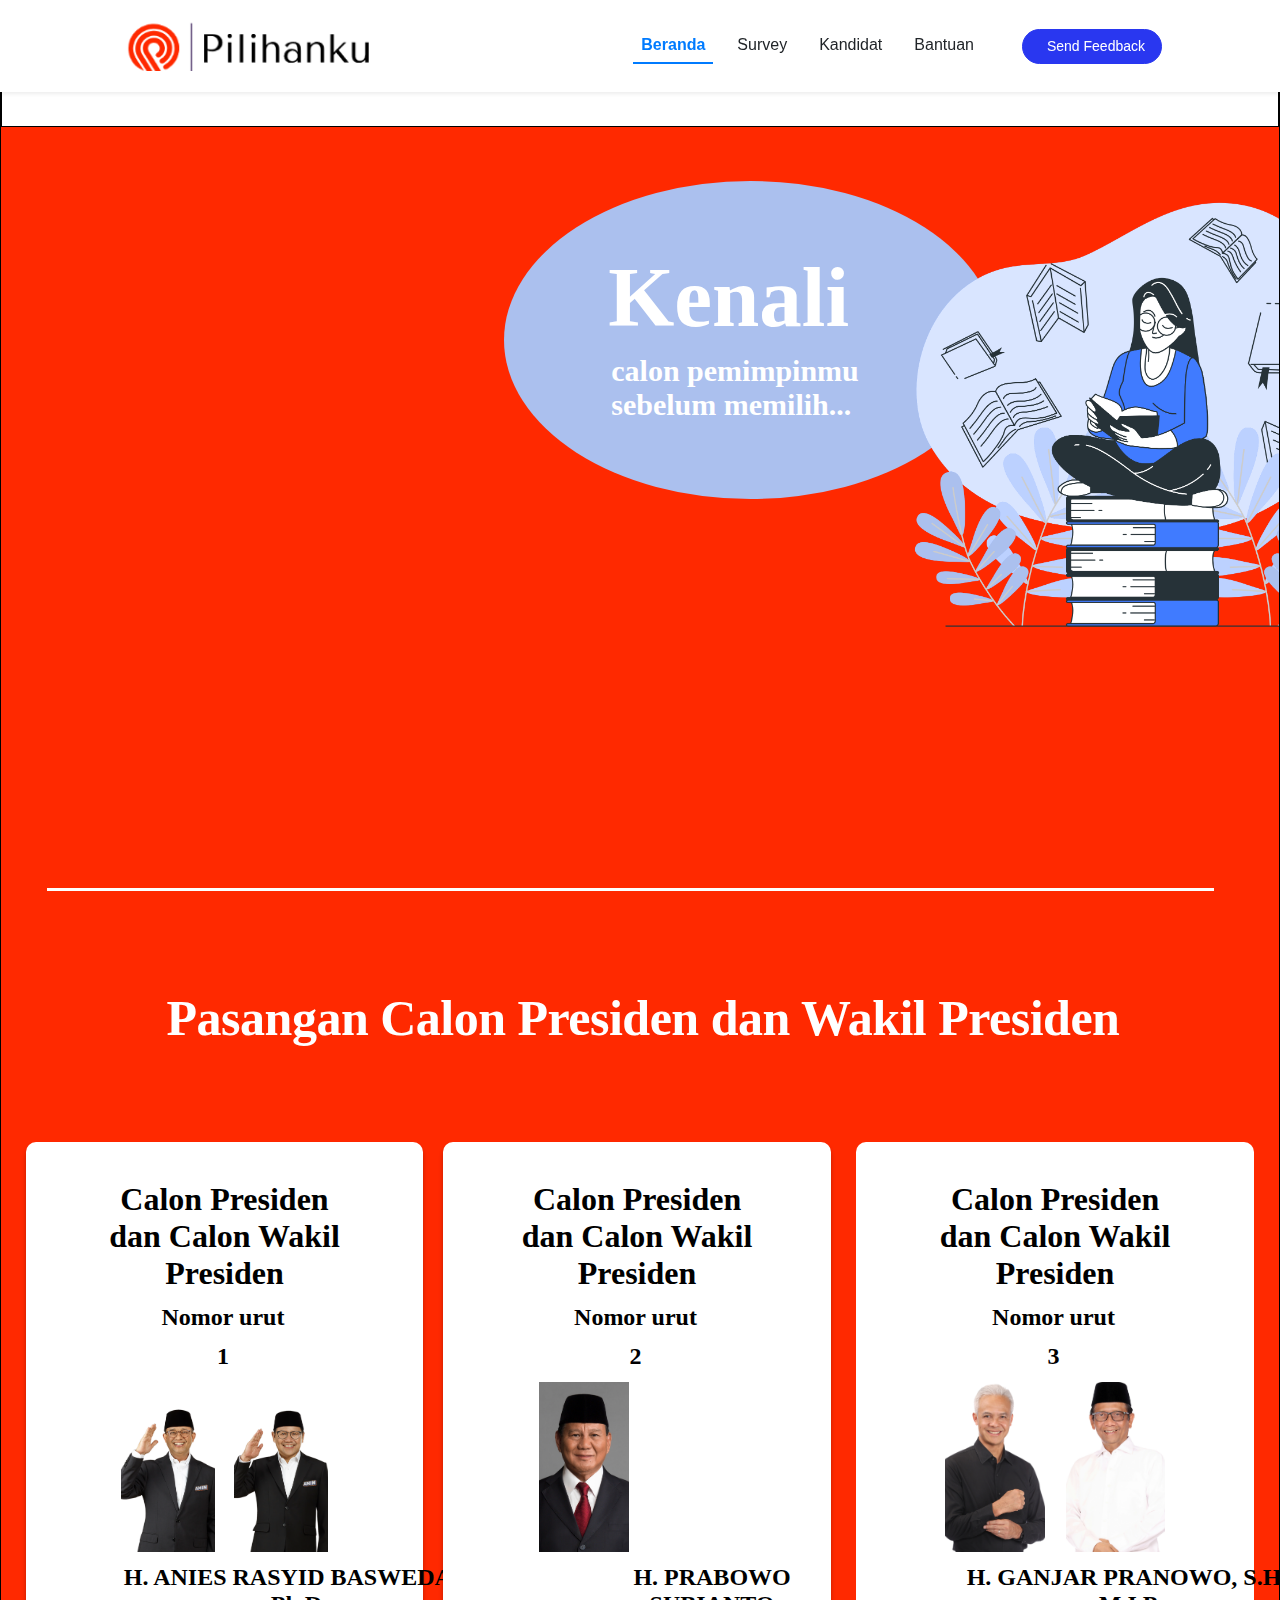
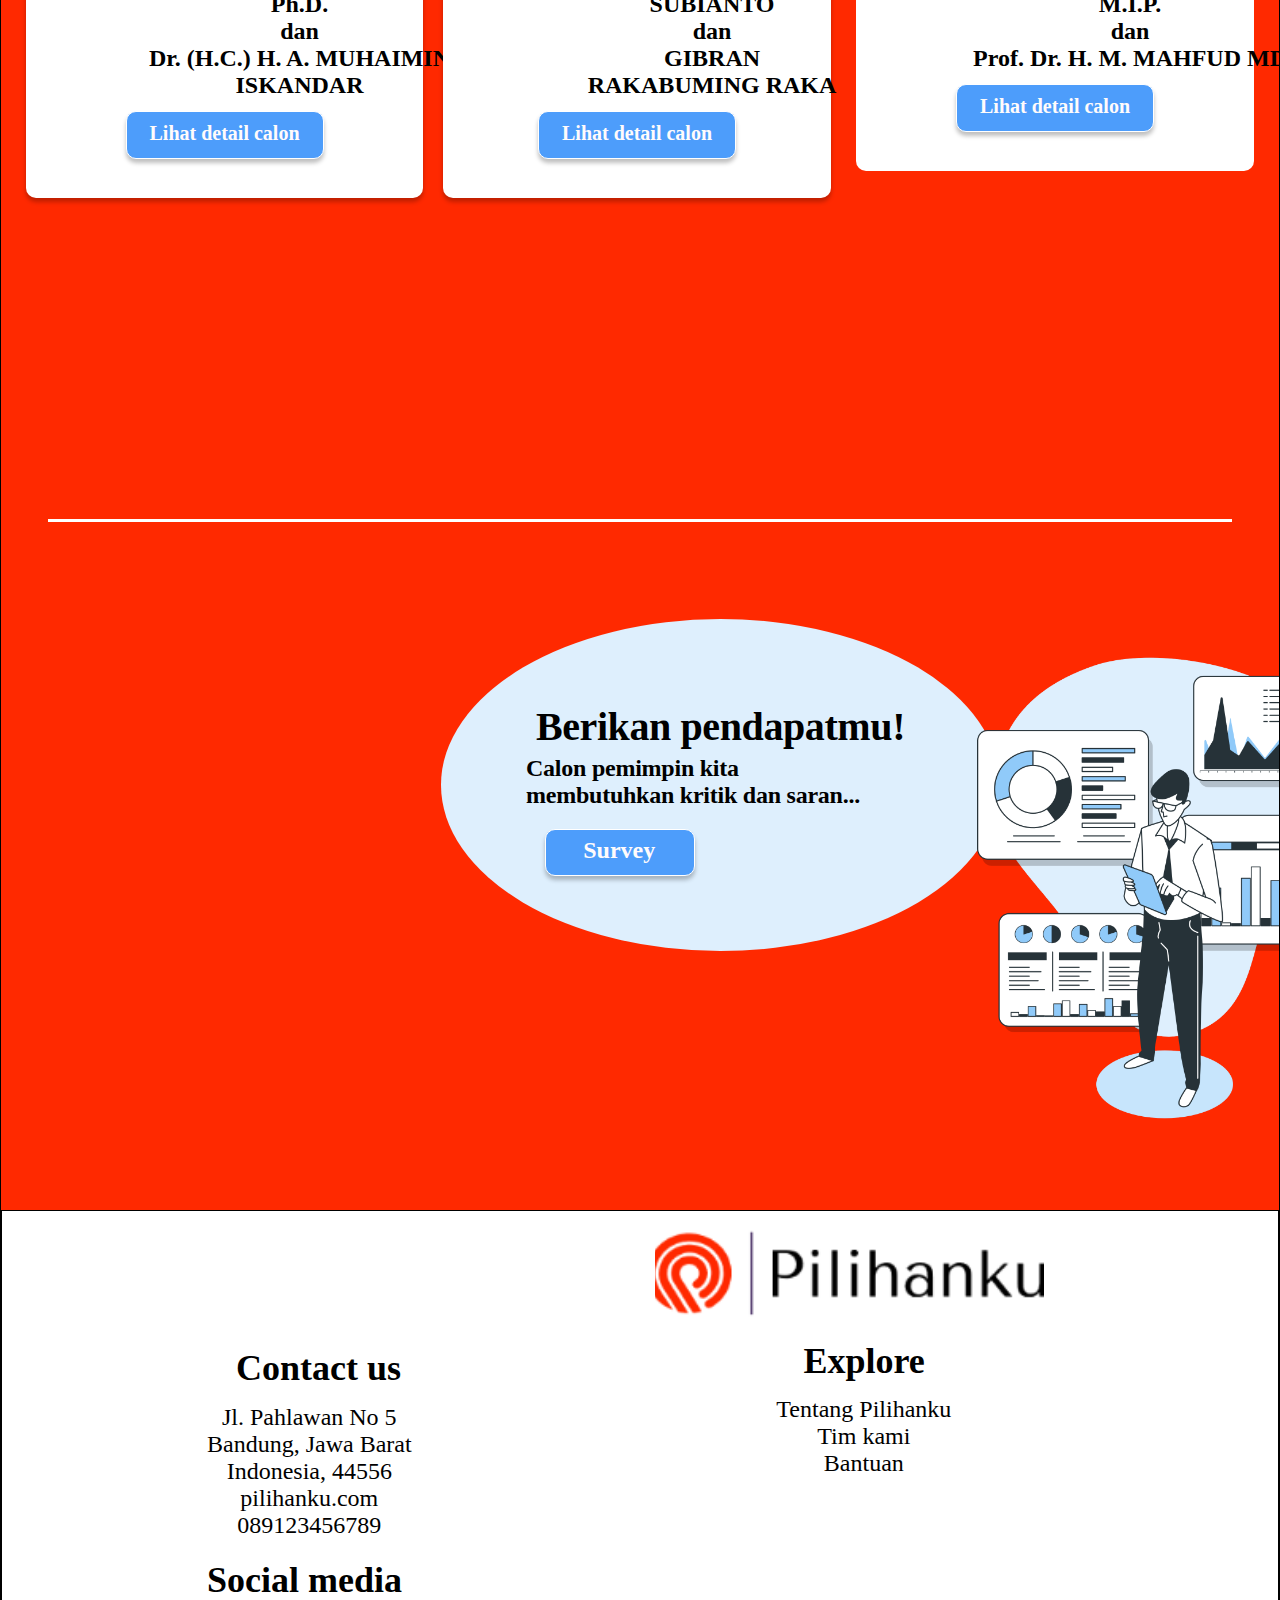
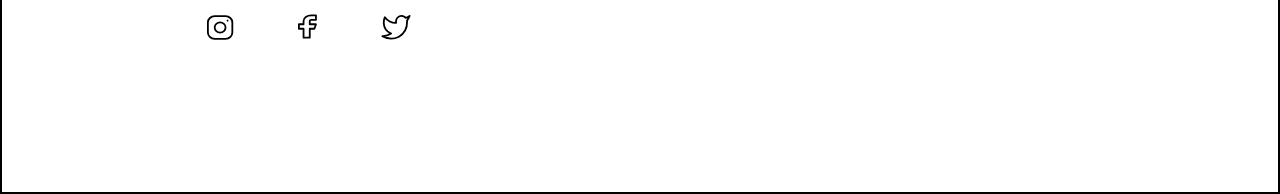
==== commit c0f7c3f0: "header" ====
--- a/index.html
+++ b/index.html
@@ -2,9 +2,10 @@
 <html>
   <head>
     <meta charset="utf-8" />
+    <title>Pilihanku.com</title>
     <meta name="viewport" content="initial-scale=1, width=device-width" />
-
     <link rel="stylesheet" href="css/global.css" />
+    <link rel="stylesheet" href="css/index.css" />
     <link rel="stylesheet" href="css/styles.css" />
 
     <style>
@@ -32,27 +33,50 @@
   </head>
   <body>
     <div class="dashboard">
-      <header class="header">
-        <img
+      <nav class="navbar navbar-expand-lg navbar-light fixed-top shadow-sm" id="mainNav">
+        <div class="container px-5">
+            <a class="navbar-brand fw-bold" href="index.html">
+              <img
           class="logo-icon"
           loading="lazy"
           alt=""
           src="assets/img/logo.png"
         />
-        
-        <div class="beranda-wrapper">
-          <b class="beranda">Beranda</b>
-        </div>
-        <div class="survey-wrapper">
-          <b class="survey">Survey</b>
-        </div>
-        <div class="kandidat-wrapper">
-          <b class="kandidat">Kandidat</b>
-        </div>
-        <div class="bantuan-wrapper">
-          <b class="bantuan">Bantuan</b>
-        </div>
-      </header>
+            </a>
+            <button class="navbar-toggler" type="button" data-bs-toggle="collapse" data-bs-target="#navbarResponsive" aria-controls="navbarResponsive" aria-expanded="false" aria-label="Toggle navigation">
+                Menu
+                <i class="bi-list"></i>
+            </button>
+            <div class="collapse navbar-collapse" id="navbarResponsive">
+                <ul class="navbar-nav ms-auto me-4 my-3 my-lg-0">
+                    <li class="nav-item"><a class="nav-link me-lg-3 active">Beranda</a></li>
+                    <li class="nav-item"><a class="nav-link me-lg-3">Survey</a></li>
+                    <li class="nav-item"><a class="nav-link me-lg-3">Kandidat</a></li>
+                    <li class="nav-item"><a class="nav-link me-lg-3">Bantuan</a></li>
+                </ul>
+                <button class="btn btn-primary rounded-pill px-3 mb-2 mb-lg-0" data-bs-toggle="modal" data-bs-target="#feedbackModal">
+                    <span class="d-flex align-items-center">
+                        <i class="bi-chat-text-fill me-2"></i>
+                        <span class="small">Send Feedback</span>
+                    </span>
+                </button>
+            </div>
+        </div>
+    </nav>
+    <header class="header">
+      <div class="home-survey-help">
+        <h3 class="beranda">Beranda</h3>
+      </div>
+      <div class="home-survey-help1">
+        <h3 class="survey">Survey</h3>
+      </div>
+      <div class="candidate-info">
+        <h3 class="kandidat">Kandidat</h3>
+      </div>
+      <div class="home-survey-help2">
+        <h3 class="bantuan">Bantuan</h3>
+      </div>
+    </header>
       <main class="background-parent">
         <div class="background"></div>
         <div class="frame-wrapper">
@@ -239,8 +263,7 @@
                 <div class="ellipse-div"></div>
                 <button
                   class="tombol-detail-paslon-21"
-                  id="tombolDetailPaslon21"
-                >
+                  id="tombolDetailPaslon21">
                   <div class="tombol-detail-paslon-2-item"></div>
                   <div class="survey1">Survey</div>
                 </button>
@@ -324,28 +347,8 @@
         </div>
       </footer>
     </div>
-
-    <script>
-      var tombolDetailPaslon1 = document.getElementById("tombolDetailPaslon1");
-      if (tombolDetailPaslon1) {
-        tombolDetailPaslon1.addEventListener("click", function (e) {
-          window.location.href = "./detail-calon-1.html";
-        });
-      }
-      
-      var tombolDetailPaslon2 = document.getElementById("tombolDetailPaslon2");
-      if (tombolDetailPaslon2) {
-        tombolDetailPaslon2.addEventListener("click", function (e) {
-          window.location.href = "./detail-calon-2.html";
-        });
-      }
-      
-      var tombolDetailPaslon3 = document.getElementById("tombolDetailPaslon3");
-      if (tombolDetailPaslon3) {
-        tombolDetailPaslon3.addEventListener("click", function (e) {
-          window.location.href = "./detail-calon-3.html";
-        });
-      }
-      </script>
+    <script src="https://cdn.jsdelivr.net/npm/bootstrap@5.2.3/dist/js/bootstrap.bundle.min.js"></script>
+    <script src="https://cdn.startbootstrap.com/sb-forms-latest.js"></script>
+    <script src="js/scripts.js"></script>
   </body>
 </html>
--- a/css/index.css
+++ b/css/index.css
@@ -0,0 +1,1354 @@
+.logo-icon {
+  height: 50px;
+  width: 264.6px;
+  position: relative;
+  object-fit: cover;
+}
+.beranda {
+  height: 13.2px;
+  position: relative;
+  display: inline-block;
+  flex-shrink: 0;
+  min-width: 76px;
+  border-radius: 50%;
+  background-color: var(--color-gainsboro-200);
+  width: 100%;
+  height: 100%;
+  z-index: 2;
+}
+.beranda-wrapper {
+  display: flex;
+  flex-direction: column;
+  align-items: flex-start;
+  justify-content: flex-start;
+  padding: var(--padding-lg-4) 0 0;
+}
+.survey {
+  height: 13.2px;
+  position: relative;
+  display: inline-block;
+  flex-shrink: 0;
+  min-width: 61px;
+}
+.survey-wrapper {
+  display: flex;
+  flex-direction: column;
+  align-items: flex-start;
+  justify-content: flex-start;
+  padding: var(--padding-lg-4) 0 0;
+}
+.kandidat {
+  height: 13px;
+  position: relative;
+  display: inline-block;
+  flex-shrink: 0;
+  min-width: 82px;
+}
+.kandidat-wrapper {
+  display: flex;
+  flex-direction: column;
+  align-items: flex-start;
+  justify-content: flex-start;
+  padding: 18.5px 0 0;
+}
+.bantuan {
+  height: 13.2px;
+  position: relative;
+  display: inline-block;
+  flex-shrink: 0;
+  min-width: 76px;
+}
+.bantuan-wrapper,
+.header {
+  display: flex;
+  flex-direction: column;
+  align-items: flex-start;
+  justify-content: flex-start;
+  padding: var(--padding-lg-4) 0 0;
+}
+.header {
+  align-self: stretch;
+  background-color: var(--color-white);
+  border: 1px solid var(--color-black);
+  flex-direction: row;
+  justify-content: center;
+  padding: 41px var(--padding-xl);
+  gap: 79px;
+  text-align: center;
+  font-size: var(--font-size-xl);
+  color: var(--color-black);
+  font-family: var(--font-hk-grotesk);
+}
+.background {
+  width: 1440px;
+  height: 2909px;
+  position: relative;
+  background-color: var(--color-red);
+  display: none;
+  max-width: 100%;
+}
+.frame-child {
+  height: 100%;
+  width: 100%;
+  position: absolute;
+  margin: 0 !important;
+  top: 0;
+  right: 0;
+  bottom: 0;
+  left: 0;
+  border-radius: 50%;
+  background-color: #abc0ee;
+  z-index: 1;
+}
+.kenali {
+  margin: 0;
+  width: 240px;
+  position: relative;
+  font-size: inherit;
+  font-weight: 800;
+  font-family: inherit;
+  display: inline-block;
+  z-index: 2;
+}
+.book-lover-bro-1 {
+  height: 511px;
+  width: 576px;
+  position: absolute;
+  margin: 0 !important;
+  right: -570px;
+  bottom: -260px;
+  object-fit: cover;
+  z-index: 2;
+}
+.calon-pemimpinmu,
+.sebelum-memilih {
+  margin: 0;
+}
+.calon-pemimpinmu-sebelum-container {
+  position: relative;
+  z-index: 3;
+}
+.book-lover-bro-1-parent,
+.frame-container {
+  display: flex;
+  align-items: flex-start;
+  justify-content: flex-start;
+}
+.book-lover-bro-1-parent {
+  flex-direction: row;
+  position: relative;
+}
+.frame-container {
+  flex-direction: column;
+  padding: 108px 0 0;
+  margin-left: -237px;
+  text-align: left;
+  font-size: var(--font-size-11xl);
+}
+.ellipse-parent,
+.frame-wrapper {
+  display: flex;
+  flex-direction: row;
+  align-items: flex-start;
+  right: -250px;
+  box-sizing: border-box;
+  max-width: 100%;
+}
+.ellipse-parent {
+  width: 493px;
+  justify-content: flex-start;
+  padding: 65px 104px var(--padding-58xl);
+  position: relative;
+}
+.frame-wrapper {
+  width: 949.5px;
+  justify-content: center;
+  padding: 0 0 68px;
+}
+.frame-item,
+.line-wrapper {
+  align-self: stretch;
+  box-sizing: border-box;
+  max-width: 100%;
+}
+.frame-item {
+  flex: 1;
+  position: relative;
+  border-top: 3px solid var(--color-white);
+  z-index: 1;
+}
+.line-wrapper {
+  height: 3px;
+  display: flex;
+  flex-direction: row;
+  align-items: flex-start;
+  justify-content: flex-end;
+  padding: 0 40px 0 var(--padding-23xl);
+}
+.pasangan-calon-presiden {
+  margin: 0;
+  width: 969px;
+  position: relative;
+  font-size: inherit;
+  letter-spacing: -0.01em;
+  font-weight: 900;
+  font-family: inherit;
+  display: inline-block;
+  z-index: 1;
+}
+.pasangan-calon-presiden-dan-wa-wrapper {
+  align-self: stretch;
+  display: flex;
+  flex-direction: row;
+  align-items: flex-start;
+  justify-content: center;
+  padding: 0 var(--padding-xl) 0 26px;
+}
+.calon-presiden,
+.dan-calon-wakil {
+  margin: 0;
+}
+.calon-presiden-dan-container {
+  position: relative;
+}
+.calon-presiden-dan-calon-wakil-wrapper {
+  align-self: stretch;
+  display: flex;
+  flex-direction: row;
+  align-items: flex-start;
+  justify-content: center;
+  padding: 0 24px;
+  font-size: var(--font-size-13xl);
+}
+.nomor-urut {
+  position: relative;
+  display: inline-block;
+  min-width: 126px;
+}
+.nomor-urut-wrapper {
+  align-self: stretch;
+  display: flex;
+  flex-direction: row;
+  align-items: flex-start;
+  justify-content: center;
+  padding: 0 var(--padding-xl);
+  text-align: left;
+}
+.empty-label {
+  width: 15px;
+  position: relative;
+  display: inline-block;
+}
+.empty-label-wrapper {
+  align-self: stretch;
+  display: flex;
+  flex-direction: row;
+  align-items: flex-start;
+  justify-content: center;
+  padding: 0 var(--padding-xl);
+  text-align: left;
+}
+.kotak-foto-capres-1,
+.kotak-foto-cawapres-1 {
+  align-self: stretch;
+  flex: 1;
+  position: relative;
+  max-width: 100%;
+  overflow: hidden;
+  max-height: 100%;
+  object-fit: cover;
+  min-width: 78px;
+  min-height: 170px;
+}
+.kotak-foto-capres-1-parent,
+.kotak-paslon-1-inner {
+  display: flex;
+  flex-direction: row;
+  align-items: flex-start;
+}
+.kotak-foto-capres-1-parent {
+  flex: 1;
+  justify-content: center;
+  gap: 19px;
+}
+.kotak-paslon-1-inner {
+  align-self: stretch;
+  justify-content: flex-start;
+  padding: 0 var(--padding-58xl);
+}
+.dan,
+.dr-hc-h,
+.h-anies-rasyid {
+  margin: 0;
+}
+.h-anies-rasyid-container {
+  position: relative;
+  right: -75px;
+}
+.tombol-detail-paslon-1-child {
+  height: 53px;
+  width: 199px;
+  position: relative;
+  border-radius: var(--br-3xs);
+  background-color: var(--color-cornflowerblue-100);
+  border: 1px solid var(--color-white);
+  box-sizing: border-box;
+  display: none;
+}
+.lihat-detail-calon {
+  position: relative;
+  font-size: var(--font-size-xl);
+  font-weight: 900;
+  font-family: var(--font-hk-grotesk);
+  color: var(--color-snow);
+  text-align: center;
+  z-index: 1;
+}
+.tombol-detail-paslon-1 {
+  cursor: pointer;
+  border: 1px solid var(--color-white);
+  padding: var(--padding-3xs) var(--padding-4xl) var(--padding-smi);
+  background-color: var(--color-cornflowerblue-100);
+  box-shadow: 0 4px 4px rgba(0, 0, 0, 0.25);
+  border-radius: var(--br-3xs);
+  display: flex;
+  flex-direction: row;
+  align-items: flex-start;
+  justify-content: flex-start;
+  white-space: nowrap;
+}
+.tombol-detail-paslon-1:hover,
+.tombol-detail-paslon-21:hover,
+.tombol-detail-paslon-2:hover,
+.tombol-detail-paslon-3:hover {
+  background-color: var(--color-cornflowerblue-200);
+  border: 1px solid var(--color-gainsboro);
+  box-sizing: border-box;
+}
+.tombol-detail-paslon-1-wrapper {
+  align-self: stretch;
+  display: flex;
+  flex-direction: row;
+  align-items: flex-start;
+  justify-content: center;
+  padding: 0 var(--padding-xl);
+}
+.kotak-paslon-1 {
+  flex: 0.9303;
+  box-shadow: 0 4px 4px rgba(0, 0, 0, 0.25);
+  border-radius: var(--br-3xs);
+  background-color: var(--color-white);
+  display: flex;
+  flex-direction: column;
+  align-items: flex-start;
+  justify-content: flex-start;
+  padding: var(--padding-20xl) var(--padding-lg);
+  box-sizing: border-box;
+  gap: var(--gap-xs);
+  min-width: 337px;
+  max-width: 100%;
+  z-index: 1;
+}
+.calon-presiden1,
+.dan-calon-wakil1 {
+  margin: 0;
+}
+.calon-presiden-dan-container1 {
+  position: relative;
+  font-size: var(--font-size-13xl);
+}
+.nomor-urut1 {
+  position: relative;
+  display: inline-block;
+  min-width: 126px;
+}
+.nomor-urut-container {
+  align-self: stretch;
+  display: flex;
+  flex-direction: row;
+  align-items: flex-start;
+  justify-content: center;
+  text-align: left;
+}
+.b {
+  position: relative;
+  display: inline-block;
+  min-width: 15px;
+}
+.wrapper {
+  align-self: stretch;
+  display: flex;
+  flex-direction: row;
+  align-items: flex-start;
+  justify-content: center;
+  text-align: left;
+}
+.kotak-foto-capres-2,
+.kotak-foto-cawapres-2 {
+  align-self: stretch;
+  flex: 1;
+  position: relative;
+  max-width: 100%;
+  overflow: hidden;
+  max-height: 100%;
+  object-fit: cover;
+  min-width: 78px;
+  min-height: 170px;
+}
+.kotak-foto-capres-2-parent,
+.kotak-paslon-2-inner {
+  display: flex;
+  flex-direction: row;
+  align-items: flex-start;
+}
+.kotak-foto-capres-2-parent {
+  flex: 1;
+  justify-content: center;
+  gap: 17px;
+}
+.kotak-paslon-2-inner {
+  align-self: stretch;
+  justify-content: flex-start;
+  padding: 0 var(--padding-35xl);
+}
+.dan1,
+.gibran-rakabuming-raka,
+.h-prabowo-subianto {
+  margin: 0;
+}
+.h-prabowo-subianto-container {
+  position: relative;
+  right: -75px;
+}
+.h-prabowo-subianto-dan-gibran-wrapper {
+  align-self: stretch;
+  display: flex;
+  flex-direction: row;
+  align-items: flex-start;
+  justify-content: flex-start;
+  padding: 0 var(--padding-2xl);
+}
+.tombol-detail-paslon-2-child {
+  height: 53px;
+  width: 199px;
+  position: relative;
+  border-radius: var(--br-3xs);
+  background-color: var(--color-cornflowerblue-100);
+  border: 1px solid var(--color-white);
+  box-sizing: border-box;
+  display: none;
+}
+.lihat-detail-calon1 {
+  position: relative;
+  font-size: var(--font-size-xl);
+  font-weight: 900;
+  font-family: var(--font-hk-grotesk);
+  color: var(--color-snow);
+  text-align: center;
+  z-index: 1;
+}
+.tombol-detail-paslon-2 {
+  cursor: pointer;
+  border: 1px solid var(--color-white);
+  padding: var(--padding-3xs) var(--padding-4xl) var(--padding-smi);
+  background-color: var(--color-cornflowerblue-100);
+  box-shadow: 0 4px 4px rgba(0, 0, 0, 0.25);
+  border-radius: var(--br-3xs);
+  display: flex;
+  flex-direction: row;
+  align-items: flex-start;
+  justify-content: flex-start;
+  white-space: nowrap;
+}
+.tombol-detail-paslon-2-wrapper {
+  align-self: stretch;
+  display: flex;
+  flex-direction: row;
+  align-items: flex-start;
+  justify-content: center;
+}
+.kotak-paslon-2,
+.kotak-paslon-2-wrapper {
+  display: flex;
+  flex-direction: column;
+  align-items: center;
+  justify-content: flex-start;
+}
+.kotak-paslon-2 {
+  align-self: stretch;
+  box-shadow: 0 4px 4px rgba(0, 0, 0, 0.25);
+  border-radius: var(--br-3xs);
+  background-color: var(--color-white);
+  padding: var(--padding-20xl) var(--padding-23xl);
+  gap: var(--gap-xs);
+  z-index: 1;
+}
+.kotak-paslon-2-wrapper {
+  flex: 1;
+  padding: 0 5px 0 0;
+  box-sizing: border-box;
+  min-width: 341px;
+  max-width: 100%;
+}
+.calon-presiden2,
+.dan-calon-wakil2 {
+  margin: 0;
+}
+.calon-presiden-dan-container2 {
+  position: relative;
+}
+.calon-presiden-dan-calon-wakil-container {
+  align-self: stretch;
+  display: flex;
+  flex-direction: row;
+  align-items: flex-start;
+  justify-content: center;
+  padding: 0 12px;
+  font-size: var(--font-size-13xl);
+}
+.nomor-urut2 {
+  position: relative;
+  display: inline-block;
+  min-width: 126px;
+}
+.nomor-urut-frame {
+  align-self: stretch;
+  display: flex;
+  flex-direction: row;
+  align-items: flex-start;
+  justify-content: center;
+  text-align: left;
+}
+.b1 {
+  position: relative;
+  display: inline-block;
+  min-width: 15px;
+}
+.container {
+  align-self: stretch;
+  display: flex;
+  flex-direction: row;
+  align-items: flex-start;
+  justify-content: center;
+  text-align: left;
+}
+.kotak-capres-3,
+.kotak-cawapres-3 {
+  align-self: stretch;
+  flex: 1;
+  position: relative;
+  max-width: 100%;
+  overflow: hidden;
+  max-height: 100%;
+  object-fit: cover;
+  min-width: 78px;
+  min-height: 170px;
+}
+.kotak-capres-3-parent,
+.kotak-paslon-3-inner {
+  display: flex;
+  flex-direction: row;
+  align-items: flex-start;
+}
+.kotak-capres-3-parent {
+  flex: 1;
+  justify-content: center;
+  gap: 21px;
+}
+.kotak-paslon-3-inner {
+  align-self: stretch;
+  justify-content: flex-start;
+  padding: 0 64px;
+}
+.dan2,
+.h-ganjar-pranowo,
+.prof-dr-h {
+  margin: 0;
+}
+.h-ganjar-pranowo-container {
+  position: relative;
+  right: -75px;
+}
+.tombol-detail-paslon-3-child {
+  height: 53px;
+  width: 199px;
+  position: relative;
+  border-radius: var(--br-3xs);
+  background-color: var(--color-cornflowerblue-100);
+  border: 1px solid var(--color-white);
+  box-sizing: border-box;
+  display: none;
+}
+.lihat-detail-calon2 {
+  position: relative;
+  font-size: var(--font-size-xl);
+  font-weight: 900;
+  font-family: var(--font-hk-grotesk);
+  color: var(--color-snow);
+  text-align: center;
+  z-index: 1;
+}
+.tombol-detail-paslon-3 {
+  cursor: pointer;
+  border: 1px solid var(--color-white);
+  padding: var(--padding-3xs) var(--padding-4xl) var(--padding-smi);
+  background-color: var(--color-cornflowerblue-100);
+  box-shadow: 0 4px 4px rgba(0, 0, 0, 0.25);
+  border-radius: var(--br-3xs);
+  display: flex;
+  flex-direction: row;
+  align-items: flex-start;
+  justify-content: flex-start;
+  white-space: nowrap;
+}
+.tombol-detail-paslon-3-wrapper {
+  align-self: stretch;
+  display: flex;
+  flex-direction: row;
+  align-items: flex-start;
+  justify-content: center;
+}
+.kotak-paslon-1-parent,
+.kotak-paslon-3 {
+  display: flex;
+  align-items: flex-start;
+  max-width: 100%;
+}
+.kotak-paslon-3 {
+  flex: 0.8966;
+  border-radius: var(--br-3xs);
+  background-color: var(--color-white);
+  flex-direction: column;
+  justify-content: flex-start-;
+  padding: var(--padding-20xl) var(--padding-6xl);
+  box-sizing: border-box;
+  gap: var(--gap-xs);
+  min-width: 330px;
+  z-index: 1;
+}
+.kotak-paslon-1-parent {
+  align-self: stretch;
+  gap: var(--gap-xl);
+  font-size: var(--font-size-5xl);
+  color: var(--color-black);
+}
+.frame-group,
+.frame-parent {
+  align-self: stretch;
+  display: flex;
+  flex-direction: column;
+  align-items: flex-end;
+  justify-content: flex-start;
+  max-width: 100%;
+}
+.frame-group {
+  gap: 94px;
+}
+.frame-parent {
+  gap: var(--gap-78xl);
+  text-align: center;
+  font-size: 50px;
+  color: var(--color-white);
+  font-family: var(--font-hk-grotesk);
+}
+.frame-inner {
+  align-self: stretch;
+  height: 3px;
+  position: relative;
+  border-top: 3px solid var(--color-white);
+  box-sizing: border-box;
+  z-index: 1;
+}
+.ellipse-div {
+  position: absolute;
+  top: 0;
+  right: -250px;
+  left: 0;
+  border-radius: 50%;
+  background-color: #deeffd;
+  width: 100%;
+  height: 100%;
+  z-index: 1;
+}
+.tombol-detail-paslon-2-item {
+  height: 50px;
+  width: 150px;
+  position: relative;
+  border-radius: var(--br-3xs);
+  background-color: var(--color-cornflowerblue-100);
+  border: 1px solid var(--color-white);
+  box-sizing: border-box;
+  display: none;
+}
+.survey1 {
+  width: 90.5px;
+  position: relative;
+  font-size: var(--font-size-5xl);
+  font-weight: 900;
+  font-family: var(--font-hk-grotesk);
+  color: var(--color-snow);
+  text-align: center;
+  display: inline-block;
+  flex-shrink: 0;
+  z-index: 1;
+}
+.tombol-detail-paslon-21 {
+  cursor: pointer;
+  border: 1px solid var(--color-white);
+  padding: 7px 28px 11px;
+  background-color: var(--color-cornflowerblue-100);
+  position: absolute;
+  top: 210px;
+  left: 104px;
+  box-shadow: 0 4px 4px rgba(0, 0, 0, 0.25);
+  border-radius: var(--br-3xs);
+  box-sizing: border-box;
+  width: 150px;
+  display: flex;
+  flex-direction: row;
+  align-items: flex-start;
+  justify-content: flex-start;
+  z-index: 2;
+}
+.data-report-bro-1 {
+  height: 551px;
+  width: 575px;
+  position: absolute;
+  margin: 0 !important;
+  right: -540px;
+  bottom: -415px;
+  object-fit: cover;
+  z-index: 2;
+}
+.berikan-pendapatmu {
+  margin: 0;
+  width: 389px;
+  position: relative;
+  font-size: inherit;
+  letter-spacing: -0.01em;
+  font-weight: 700;
+  font-family: inherit;
+  white-space: pre-wrap;
+  display: inline-block;
+  z-index: 3;
+}
+.data-report-bro-1-parent {
+  position: absolute;
+  top: 84px;
+  left: 85px;
+  display: flex;
+  flex-direction: row;
+  align-items: flex-start;
+  justify-content: flex-start;
+}
+.calon-pemimpin-kita,
+.membutuhkan-kritik-dan {
+  margin: 0;
+}
+.calon-pemimpin-kita-container {
+  position: absolute;
+  top: 136px;
+  left: 85px;
+  font-size: var(--font-size-5xl);
+  letter-spacing: -0.01em;
+  text-align: left;
+  z-index: 4;
+}
+.ellipse-group {
+  right: -250px;
+  height: 332px;
+  width: 559px;
+  position: relative;
+  max-width: 100%;
+}
+.navigation {
+  width: 845px;
+  display: flex;
+  flex-direction: row;
+  align-items: flex-start;
+  justify-content: center;
+  padding: 0 var(--padding-xl);
+  box-sizing: border-box;
+  max-width: 100%;
+}
+.background-parent,
+.frame-section,
+.line-parent {
+  display: flex;
+  align-items: flex-start;
+  justify-content: flex-start;
+  max-width: 100%;
+}
+.line-parent {
+  width: 1800px;
+  flex-direction: column;
+  gap: var(--gap-78xl);
+}
+.background-parent,
+.frame-section {
+  box-sizing: border-box;
+  text-align: center;
+  font-family: var(--font-hk-grotesk);
+}
+.frame-section {
+  flex-direction: row;
+  padding: 0 45px;
+  font-size: var(--font-size-21xl);
+  color: var(--color-black);
+}
+.background-parent {
+  align-self: stretch;
+  background-color: var(--color-red);
+  flex-direction: column;
+  padding: 127px var(--padding-6xl) 613px;
+  gap: 241px;
+  font-size: 85px;
+  color: var(--color-white);
+}
+.contact-us {
+  margin: 0;
+  position: relative;
+  font-size: inherit;
+  font-weight: 700;
+  font-family: inherit;
+}
+.contact-us-wrapper {
+  display: flex;
+  flex-direction: row;
+  align-items: flex-start;
+  justify-content: flex-start;
+  padding: 0 29px;
+}
+.bandung-jawa-barat,
+.indonesia-44556,
+.jl-pahlawan-no,
+.p,
+.pilihankucom {
+  margin: 0;
+}
+.jl-pahlawan-no-container {
+  position: relative;
+  font-size: var(--font-size-5xl);
+}
+.frame-div {
+  display: flex;
+  flex-direction: column;
+  align-items: flex-start;
+  justify-content: flex-start;
+  gap: 13px;
+}
+.logo-icon1 {
+  align-self: stretch;
+  flex: 1;
+  position: relative;
+  max-width: 100%;
+  overflow: hidden;
+  max-height: 100%;
+  object-fit: cover;
+}
+.explore {
+  margin: 0;
+  position: relative;
+  font-size: inherit;
+  font-weight: 700;
+  font-family: inherit;
+  display: inline-block;
+  min-width: 123px;
+}
+.explore-wrapper {
+  width: 359.8px;
+  display: flex;
+  flex-direction: row;
+  align-items: flex-start;
+  justify-content: center;
+  padding: 0 var(--padding-xl);
+  box-sizing: border-box;
+  max-width: 100%;
+}
+.bantuan1,
+.tentang-pilihanku,
+.tim-kami {
+  margin: 0;
+}
+.tentang-pilihanku-tim-container {
+  position: relative;
+}
+.tentang-pilihanku-tim-kami-ban-wrapper {
+  width: 360.3px;
+  display: flex;
+  flex-direction: row;
+  align-items: flex-start;
+  justify-content: center;
+  padding: 0 var(--padding-xl);
+  box-sizing: border-box;
+  max-width: 100%;
+  font-size: var(--font-size-5xl);
+}
+.footer-inner,
+.logo-parent {
+  display: flex;
+  flex-direction: column;
+  justify-content: flex-start;
+  max-width: 100%;
+}
+.logo-parent {
+  align-self: stretch;
+  height: 265px;
+  align-items: flex-end;
+  gap: 12.5px;
+}
+.footer-inner {
+  height: 327px;
+  width: 416.4px;
+  align-items: flex-start;
+  padding: 0 27px 0 0;
+  box-sizing: border-box;
+}
+.social-media {
+  margin: 0;
+  position: relative;
+  font-size: inherit;
+  font-weight: 700;
+  font-family: inherit;
+}
+.icon-facebook,
+.icon-instagram {
+  height: 25px;
+  width: 27.2px;
+  position: relative;
+}
+.icon-facebook {
+  width: 18.8px;
+}
+.icon-facebook-wrapper {
+  display: flex;
+  flex-direction: column;
+  align-items: flex-start;
+  justify-content: flex-end;
+  padding: 0 0 1.4px;
+}
+.icon-twitter {
+  height: 25.4px;
+  width: 30px;
+  position: relative;
+}
+.icon-instagram-parent {
+  align-self: stretch;
+  display: flex;
+  flex-direction: row;
+  align-items: flex-end;
+  justify-content: space-between;
+  gap: var(--gap-xl);
+}
+.footer-child,
+.social-media-parent {
+  display: flex;
+  flex-direction: column;
+  align-items: flex-start;
+  justify-content: flex-start;
+}
+.social-media-parent {
+  align-self: stretch;
+  gap: var(--gap-xs);
+}
+.footer-child {
+  height: 215px;
+  width: 204px;
+}
+.dashboard,
+.footer {
+  background-color: var(--color-white);
+  border: 1px solid var(--color-black);
+  box-sizing: border-box;
+  display: flex;
+  position: sticky;
+}
+.footer {
+  align-self: stretch;
+  flex-direction: row;
+  align-items: flex-end;
+  justify-content: space-between;
+  padding: 1px 207px var(--padding-lg) 205px;
+  max-width: 100%;
+  gap: var(--gap-xl);
+  text-align: center;
+  font-size: var(--font-size-17xl);
+  color: var(--color-black);
+  font-family: var(--font-hk-grotesk);
+}
+.dashboard {
+  width: 100%;
+  position: s;
+  overflow: hidden;
+  flex-direction: column;
+  align-items: flex-start;
+  justify-content: flex-start;
+  line-height: normal;
+  letter-spacing: normal;
+}
+@media screen and (max-width: 1300px) {
+  .line-wrapper {
+    padding-left: var(--padding-2xl);
+    box-sizing: border-box;
+  }
+  .kotak-paslon-1-parent {
+    flex-wrap: wrap;
+  }
+  .frame-section {
+    padding-left: var(--padding-3xl);
+    padding-right: var(--padding-3xl);
+    box-sizing: border-box;
+  }
+  .background-parent {
+    padding-top: var(--padding-35xl);
+    padding-bottom: 259px;
+    box-sizing: border-box;
+  }
+  .footer {
+    flex-wrap: wrap;
+  }
+}
+@media screen and (max-width: 1125px) {
+  .header {
+    gap: 39px;
+  }
+}
+@media screen and (max-width: 800px) {
+  .kenali {
+    font-size: 42px;
+  }
+  .calon-pemimpinmu-sebelum-container {
+    font-size: var(--font-size-5xl);
+  }
+  .ellipse-parent {
+    padding-left: var(--padding-33xl);
+    padding-right: var(--padding-33xl);
+    box-sizing: border-box;
+  }
+  .pasangan-calon-presiden {
+    font-size: var(--font-size-21xl);
+  }
+  .calon-presiden-dan-container {
+    font-size: var(--font-size-7xl);
+  }
+  .kotak-paslon-1 {
+    padding-top: var(--padding-6xl);
+    padding-bottom: var(--padding-6xl);
+    box-sizing: border-box;
+  }
+  .calon-presiden-dan-container1 {
+    font-size: var(--font-size-7xl);
+  }
+  .kotak-paslon-2 {
+    padding-top: var(--padding-6xl);
+    padding-bottom: var(--padding-6xl);
+    box-sizing: border-box;
+  }
+  .calon-presiden-dan-container2 {
+    font-size: var(--font-size-7xl);
+  }
+  .kotak-paslon-3 {
+    padding-top: var(--padding-6xl);
+    padding-bottom: var(--padding-6xl);
+    box-sizing: border-box;
+  }
+  .frame-group {
+    gap: 47px;
+  }
+  .frame-parent {
+    gap: var(--gap-29xl);
+  }
+  .berikan-pendapatmu {
+    font-size: var(--font-size-13xl);
+  }
+  .line-parent {
+    gap: var(--gap-29xl);
+  }
+  .background-parent {
+    gap: 120px;
+    padding-top: 35px;
+    padding-bottom: 168px;
+    box-sizing: border-box;
+  }
+  .contact-us,
+  .explore,
+  .social-media {
+    font-size: var(--font-size-10xl);
+  }
+  .footer {
+    padding-left: 102px;
+    padding-right: 103px;
+    box-sizing: border-box;
+  }
+}
+@media screen and (max-width: 450px) {
+  .header {
+    gap: var(--gap-xl);
+  }
+  .kenali {
+    font-size: 25px;
+  }
+  .calon-pemimpinmu-sebelum-container {
+    font-size: 18px;
+  }
+  .frame-wrapper {
+    padding-bottom: 44px;
+    box-sizing: border-box;
+  }
+  .pasangan-calon-presiden {
+    font-size: var(--font-size-11xl);
+  }
+  .calon-presiden-dan-container,
+  .empty-label,
+  .nomor-urut {
+    font-size: var(--font-size-lgi);
+  }
+  .kotak-foto-capres-1-parent {
+    flex-wrap: wrap;
+  }
+  .kotak-paslon-1-inner {
+    padding-left: var(--padding-xl);
+    padding-right: var(--padding-xl);
+    box-sizing: border-box;
+  }
+  .h-anies-rasyid-container {
+    font-size: var(--font-size-lgi);
+  }
+  .kotak-paslon-1 {
+    min-width: 100%;
+    flex: 1;
+  }
+  .b,
+  .calon-presiden-dan-container1,
+  .nomor-urut1 {
+    font-size: var(--font-size-lgi);
+  }
+  .kotak-foto-capres-2-parent {
+    flex-wrap: wrap;
+  }
+  .kotak-paslon-2-inner {
+    padding-left: var(--padding-xl);
+    padding-right: var(--padding-xl);
+    box-sizing: border-box;
+  }
+  .h-prabowo-subianto-container {
+    font-size: var(--font-size-lgi);
+  }
+  .kotak-paslon-2 {
+    padding-left: var(--padding-xl);
+    padding-right: var(--padding-xl);
+    box-sizing: border-box;
+  }
+  .kotak-paslon-2-wrapper {
+    min-width: 100%;
+  }
+  .b1,
+  .calon-presiden-dan-container2,
+  .nomor-urut2 {
+    font-size: var(--font-size-lgi);
+  }
+  .kotak-capres-3-parent {
+    flex-wrap: wrap;
+  }
+  .kotak-paslon-3-inner {
+    padding-left: var(--padding-xl);
+    padding-right: var(--padding-xl);
+    box-sizing: border-box;
+  }
+  .h-ganjar-pranowo-container {
+    font-size: var(--font-size-lgi);
+  }
+  .kotak-paslon-3 {
+    flex: 1;
+  }
+  .frame-group {
+    gap: 23px;
+  }
+  .frame-parent {
+    gap: var(--gap-5xl);
+  }
+  .survey1 {
+    font-size: var(--font-size-lgi);
+  }
+  .berikan-pendapatmu {
+    font-size: var(--font-size-5xl);
+  }
+  .calon-pemimpin-kita-container {
+    font-size: var(--font-size-lgi);
+  }
+  .line-parent {
+    gap: var(--gap-5xl);
+  }
+  .background-parent {
+    gap: 60px;
+  }
+  .contact-us {
+    font-size: var(--font-size-3xl);
+  }
+  .jl-pahlawan-no-container {
+    font-size: var(--font-size-lgi);
+  }
+  .explore {
+    font-size: var(--font-size-3xl);
+  }
+  .tentang-pilihanku-tim-container {
+    font-size: var(--font-size-lgi);
+  }
+  .social-media {
+    font-size: var(--font-size-3xl);
+  }
+  .footer {
+    padding-left: var(--padding-xl);
+    padding-right: var(--padding-xl);
+    box-sizing: border-box;
+  }
+}
+.chevron-down-icon,
+.filter {
+  position: relative;
+  flex-shrink: 0;
+}
+.filter {
+  width: 59px;
+  letter-spacing: 0.03em;
+  line-height: 21px;
+  display: flex;
+  white-space: pre-wrap;
+  align-items: center;
+}
+.chevron-down-icon {
+  width: 13px;
+  height: 15.3px;
+  overflow: hidden;
+}
+.dropdown {
+  display: flex;
+  flex-direction: column;
+  align-items: flex-start;
+  justify-content: flex-end;
+  padding: 0 0 1.9px;
+}
+.filter-options {
+  width: 97px;
+  margin: 0 !important;
+  position: absolute;
+  top: 16.3px;
+  right: 33.8px;
+  border-radius: var(--br-8xs);
+  border: 1px solid var(--color-black);
+  box-sizing: border-box;
+  display: flex;
+  flex-direction: row;
+  align-items: flex-end;
+  justify-content: flex-start;
+  gap: 21.2px;
+  z-index: 1;
+}
+.semua {
+  width: 179px;
+  position: relative;
+  letter-spacing: 0.03em;
+  line-height: 35px;
+  display: flex;
+  align-items: center;
+  flex-shrink: 0;
+}
+.filter-selection {
+  width: 116px;
+  margin: 0 !important;
+  position: absolute;
+  top: 7.1px;
+  left: 132.8px;
+  border-radius: var(--br-8xs);
+  display: flex;
+  flex-direction: row;
+  align-items: flex-start;
+  justify-content: flex-start;
+  padding: 0 0 5.7px;
+  box-sizing: border-box;
+  z-index: 1;
+}
+.ekonomi {
+  flex: 1;
+  position: relative;
+  letter-spacing: 0.03em;
+  line-height: 35px;
+  white-space: pre-wrap;
+}
+.category-items {
+  width: 90px;
+  display: flex;
+  flex-direction: row;
+  align-items: flex-start;
+  justify-content: flex-start;
+  flex-shrink: 0;
+}
+.lingkungan {
+  flex: 1;
+  position: relative;
+  letter-spacing: 0.03em;
+  line-height: 35px;
+  white-space: pre-wrap;
+}
+.category-items1 {
+  width: 90px;
+  display: flex;
+  flex-direction: row;
+  align-items: flex-start;
+  justify-content: flex-start;
+  flex-shrink: 0;
+}
+.sosial {
+  flex: 1;
+  position: relative;
+  letter-spacing: 0.03em;
+  line-height: 35px;
+  white-space: pre-wrap;
+}
+.category-items2 {
+  width: 90px;
+  display: flex;
+  flex-direction: row;
+  align-items: flex-start;
+  justify-content: flex-start;
+  flex-shrink: 0;
+}
+.politik {
+  flex: 1;
+  position: relative;
+  letter-spacing: 0.03em;
+  line-height: 35px;
+  white-space: pre-wrap;
+}
+.category-items3 {
+  width: 90px;
+  flex-direction: row;
+  flex-shrink: 0;
+}
+.category-filter,
+.category-items3,
+.filter-container {
+  display: flex;
+  align-items: flex-start;
+  justify-content: flex-start;
+}
+.category-filter {
+  height: 138.4px;
+  width: 97px;
+  margin: 0 !important;
+  position: absolute;
+  top: 47.8px;
+  right: 33.8px;
+  border-radius: var(--br-8xs);
+  border: 1px solid var(--color-black);
+  box-sizing: border-box;
+  flex-direction: column;
+  padding: 0 0 33.4px;
+  z-index: 1;
+}
+
+.nav-link.active {
+  font-weight: bold;
+  color: #007bff !important; /* Sesuaikan warna sesuai dengan tema Anda */
+  border-bottom: 2px solid #007bff; /* Garis bawah untuk item aktif */
+}
--- a/css/styles.css
+++ b/css/styles.css
@@ -1,1347 +1,11150 @@
-.logo-icon {
-  height: 50px;
-  width: 264.6px;
-  position: relative;
-  object-fit: cover;
-}
-.beranda {
-  height: 13.2px;
-  position: relative;
-  display: inline-block;
-  flex-shrink: 0;
-  min-width: 76px;
-  border-radius: 50%;
-  background-color: var(--color-gainsboro-200);
-  width: 100%;
-  height: 100%;
-  z-index: 2;
-}
-.beranda-wrapper {
-  display: flex;
-  flex-direction: column;
-  align-items: flex-start;
-  justify-content: flex-start;
-  padding: var(--padding-lg-4) 0 0;
-}
-.survey {
-  height: 13.2px;
-  position: relative;
-  display: inline-block;
-  flex-shrink: 0;
-  min-width: 61px;
-}
-.survey-wrapper {
-  display: flex;
-  flex-direction: column;
-  align-items: flex-start;
-  justify-content: flex-start;
-  padding: var(--padding-lg-4) 0 0;
-}
-.kandidat {
-  height: 13px;
-  position: relative;
-  display: inline-block;
-  flex-shrink: 0;
-  min-width: 82px;
-}
-.kandidat-wrapper {
-  display: flex;
-  flex-direction: column;
-  align-items: flex-start;
-  justify-content: flex-start;
-  padding: 18.5px 0 0;
-}
-.bantuan {
-  height: 13.2px;
-  position: relative;
-  display: inline-block;
-  flex-shrink: 0;
-  min-width: 76px;
-}
-.bantuan-wrapper,
-.header {
-  display: flex;
-  flex-direction: column;
-  align-items: flex-start;
-  justify-content: flex-start;
-  padding: var(--padding-lg-4) 0 0;
-}
-.header {
-  align-self: stretch;
-  background-color: var(--color-white);
-  border: 1px solid var(--color-black);
-  flex-direction: row;
-  justify-content: center;
-  padding: 41px var(--padding-xl);
-  gap: 79px;
-  text-align: center;
-  font-size: var(--font-size-xl);
-  color: var(--color-black);
-  font-family: var(--font-hk-grotesk);
-}
-.background {
-  width: 1440px;
-  height: 2909px;
-  position: relative;
-  background-color: var(--color-red);
-  display: none;
-  max-width: 100%;
-}
-.frame-child {
-  height: 100%;
-  width: 100%;
-  position: absolute;
-  margin: 0 !important;
-  top: 0;
-  right: 0;
-  bottom: 0;
-  left: 0;
-  border-radius: 50%;
-  background-color: #abc0ee;
-  z-index: 1;
-}
-.kenali {
-  margin: 0;
-  width: 240px;
-  position: relative;
-  font-size: inherit;
-  font-weight: 800;
-  font-family: inherit;
-  display: inline-block;
-  z-index: 2;
-}
-.book-lover-bro-1 {
-  height: 511px;
-  width: 576px;
-  position: absolute;
-  margin: 0 !important;
-  right: -570px;
-  bottom: -260px;
-  object-fit: cover;
-  z-index: 2;
-}
-.calon-pemimpinmu,
-.sebelum-memilih {
-  margin: 0;
-}
-.calon-pemimpinmu-sebelum-container {
-  position: relative;
-  z-index: 3;
-}
-.book-lover-bro-1-parent,
-.frame-container {
-  display: flex;
-  align-items: flex-start;
-  justify-content: flex-start;
-}
-.book-lover-bro-1-parent {
-  flex-direction: row;
-  position: relative;
-}
-.frame-container {
-  flex-direction: column;
-  padding: 108px 0 0;
-  margin-left: -237px;
-  text-align: left;
-  font-size: var(--font-size-11xl);
-}
-.ellipse-parent,
-.frame-wrapper {
-  display: flex;
-  flex-direction: row;
-  align-items: flex-start;
-  right: -250px;
-  box-sizing: border-box;
-  max-width: 100%;
-}
-.ellipse-parent {
-  width: 493px;
-  justify-content: flex-start;
-  padding: 65px 104px var(--padding-58xl);
-  position: relative;
-}
-.frame-wrapper {
-  width: 949.5px;
-  justify-content: center;
-  padding: 0 0 68px;
-}
-.frame-item,
-.line-wrapper {
-  align-self: stretch;
-  box-sizing: border-box;
-  max-width: 100%;
-}
-.frame-item {
-  flex: 1;
-  position: relative;
-  border-top: 3px solid var(--color-white);
-  z-index: 1;
-}
-.line-wrapper {
-  height: 3px;
-  display: flex;
-  flex-direction: row;
-  align-items: flex-start;
-  justify-content: flex-end;
-  padding: 0 40px 0 var(--padding-23xl);
-}
-.pasangan-calon-presiden {
-  margin: 0;
-  width: 969px;
-  position: relative;
-  font-size: inherit;
-  letter-spacing: -0.01em;
-  font-weight: 900;
-  font-family: inherit;
-  display: inline-block;
-  z-index: 1;
-}
-.pasangan-calon-presiden-dan-wa-wrapper {
-  align-self: stretch;
-  display: flex;
-  flex-direction: row;
-  align-items: flex-start;
-  justify-content: center;
-  padding: 0 var(--padding-xl) 0 26px;
-}
-.calon-presiden,
-.dan-calon-wakil {
-  margin: 0;
-}
-.calon-presiden-dan-container {
-  position: relative;
-}
-.calon-presiden-dan-calon-wakil-wrapper {
-  align-self: stretch;
-  display: flex;
-  flex-direction: row;
-  align-items: flex-start;
-  justify-content: center;
-  padding: 0 24px;
-  font-size: var(--font-size-13xl);
-}
-.nomor-urut {
-  position: relative;
-  display: inline-block;
-  min-width: 126px;
-}
-.nomor-urut-wrapper {
-  align-self: stretch;
-  display: flex;
-  flex-direction: row;
-  align-items: flex-start;
-  justify-content: center;
-  padding: 0 var(--padding-xl);
-  text-align: left;
-}
-.empty-label {
-  width: 15px;
-  position: relative;
-  display: inline-block;
-}
-.empty-label-wrapper {
-  align-self: stretch;
-  display: flex;
-  flex-direction: row;
-  align-items: flex-start;
-  justify-content: center;
-  padding: 0 var(--padding-xl);
-  text-align: left;
-}
-.kotak-foto-capres-1,
-.kotak-foto-cawapres-1 {
-  align-self: stretch;
-  flex: 1;
-  position: relative;
-  max-width: 100%;
-  overflow: hidden;
-  max-height: 100%;
-  object-fit: cover;
-  min-width: 78px;
-  min-height: 170px;
-}
-.kotak-foto-capres-1-parent,
-.kotak-paslon-1-inner {
-  display: flex;
-  flex-direction: row;
-  align-items: flex-start;
-}
-.kotak-foto-capres-1-parent {
-  flex: 1;
-  justify-content: center;
-  gap: 19px;
-}
-.kotak-paslon-1-inner {
-  align-self: stretch;
-  justify-content: flex-start;
-  padding: 0 var(--padding-58xl);
-}
-.dan,
-.dr-hc-h,
-.h-anies-rasyid {
-  margin: 0;
-}
-.h-anies-rasyid-container {
-  position: relative;
-  right: -75px;
-}
-.tombol-detail-paslon-1-child {
-  height: 53px;
-  width: 199px;
-  position: relative;
-  border-radius: var(--br-3xs);
-  background-color: var(--color-cornflowerblue-100);
-  border: 1px solid var(--color-white);
-  box-sizing: border-box;
-  display: none;
-}
-.lihat-detail-calon {
-  position: relative;
-  font-size: var(--font-size-xl);
-  font-weight: 900;
-  font-family: var(--font-hk-grotesk);
-  color: var(--color-snow);
-  text-align: center;
-  z-index: 1;
-}
-.tombol-detail-paslon-1 {
-  cursor: pointer;
-  border: 1px solid var(--color-white);
-  padding: var(--padding-3xs) var(--padding-4xl) var(--padding-smi);
-  background-color: var(--color-cornflowerblue-100);
-  box-shadow: 0 4px 4px rgba(0, 0, 0, 0.25);
-  border-radius: var(--br-3xs);
-  display: flex;
-  flex-direction: row;
-  align-items: flex-start;
-  justify-content: flex-start;
-  white-space: nowrap;
-}
-.tombol-detail-paslon-1:hover,
-.tombol-detail-paslon-21:hover,
-.tombol-detail-paslon-2:hover,
-.tombol-detail-paslon-3:hover {
-  background-color: var(--color-cornflowerblue-200);
-  border: 1px solid var(--color-gainsboro);
-  box-sizing: border-box;
-}
-.tombol-detail-paslon-1-wrapper {
-  align-self: stretch;
-  display: flex;
-  flex-direction: row;
-  align-items: flex-start;
-  justify-content: center;
-  padding: 0 var(--padding-xl);
-}
-.kotak-paslon-1 {
-  flex: 0.9303;
-  box-shadow: 0 4px 4px rgba(0, 0, 0, 0.25);
-  border-radius: var(--br-3xs);
-  background-color: var(--color-white);
-  display: flex;
-  flex-direction: column;
-  align-items: flex-start;
-  justify-content: flex-start;
-  padding: var(--padding-20xl) var(--padding-lg);
-  box-sizing: border-box;
-  gap: var(--gap-xs);
-  min-width: 337px;
-  max-width: 100%;
-  z-index: 1;
-}
-.calon-presiden1,
-.dan-calon-wakil1 {
-  margin: 0;
-}
-.calon-presiden-dan-container1 {
-  position: relative;
-  font-size: var(--font-size-13xl);
-}
-.nomor-urut1 {
-  position: relative;
-  display: inline-block;
-  min-width: 126px;
-}
-.nomor-urut-container {
-  align-self: stretch;
-  display: flex;
-  flex-direction: row;
-  align-items: flex-start;
-  justify-content: center;
-  text-align: left;
-}
-.b {
-  position: relative;
-  display: inline-block;
-  min-width: 15px;
-}
-.wrapper {
-  align-self: stretch;
-  display: flex;
-  flex-direction: row;
-  align-items: flex-start;
-  justify-content: center;
-  text-align: left;
-}
-.kotak-foto-capres-2,
-.kotak-foto-cawapres-2 {
-  align-self: stretch;
-  flex: 1;
-  position: relative;
-  max-width: 100%;
-  overflow: hidden;
-  max-height: 100%;
-  object-fit: cover;
-  min-width: 78px;
-  min-height: 170px;
-}
-.kotak-foto-capres-2-parent,
-.kotak-paslon-2-inner {
-  display: flex;
-  flex-direction: row;
-  align-items: flex-start;
-}
-.kotak-foto-capres-2-parent {
-  flex: 1;
-  justify-content: center;
-  gap: 17px;
-}
-.kotak-paslon-2-inner {
-  align-self: stretch;
-  justify-content: flex-start;
-  padding: 0 var(--padding-35xl);
-}
-.dan1,
-.gibran-rakabuming-raka,
-.h-prabowo-subianto {
-  margin: 0;
-}
-.h-prabowo-subianto-container {
-  position: relative;
-  right: -75px;
-}
-.h-prabowo-subianto-dan-gibran-wrapper {
-  align-self: stretch;
-  display: flex;
-  flex-direction: row;
-  align-items: flex-start;
-  justify-content: flex-start;
-  padding: 0 var(--padding-2xl);
-}
-.tombol-detail-paslon-2-child {
-  height: 53px;
-  width: 199px;
-  position: relative;
-  border-radius: var(--br-3xs);
-  background-color: var(--color-cornflowerblue-100);
-  border: 1px solid var(--color-white);
-  box-sizing: border-box;
-  display: none;
-}
-.lihat-detail-calon1 {
-  position: relative;
-  font-size: var(--font-size-xl);
-  font-weight: 900;
-  font-family: var(--font-hk-grotesk);
-  color: var(--color-snow);
-  text-align: center;
-  z-index: 1;
-}
-.tombol-detail-paslon-2 {
-  cursor: pointer;
-  border: 1px solid var(--color-white);
-  padding: var(--padding-3xs) var(--padding-4xl) var(--padding-smi);
-  background-color: var(--color-cornflowerblue-100);
-  box-shadow: 0 4px 4px rgba(0, 0, 0, 0.25);
-  border-radius: var(--br-3xs);
-  display: flex;
-  flex-direction: row;
-  align-items: flex-start;
-  justify-content: flex-start;
-  white-space: nowrap;
-}
-.tombol-detail-paslon-2-wrapper {
-  align-self: stretch;
-  display: flex;
-  flex-direction: row;
-  align-items: flex-start;
-  justify-content: center;
-}
-.kotak-paslon-2,
-.kotak-paslon-2-wrapper {
-  display: flex;
-  flex-direction: column;
-  align-items: center;
-  justify-content: flex-start;
-}
-.kotak-paslon-2 {
-  align-self: stretch;
-  box-shadow: 0 4px 4px rgba(0, 0, 0, 0.25);
-  border-radius: var(--br-3xs);
-  background-color: var(--color-white);
-  padding: var(--padding-20xl) var(--padding-23xl);
-  gap: var(--gap-xs);
-  z-index: 1;
-}
-.kotak-paslon-2-wrapper {
-  flex: 1;
-  padding: 0 5px 0 0;
-  box-sizing: border-box;
-  min-width: 341px;
-  max-width: 100%;
-}
-.calon-presiden2,
-.dan-calon-wakil2 {
-  margin: 0;
-}
-.calon-presiden-dan-container2 {
-  position: relative;
-}
-.calon-presiden-dan-calon-wakil-container {
-  align-self: stretch;
-  display: flex;
-  flex-direction: row;
-  align-items: flex-start;
-  justify-content: center;
-  padding: 0 12px;
-  font-size: var(--font-size-13xl);
-}
-.nomor-urut2 {
-  position: relative;
-  display: inline-block;
-  min-width: 126px;
-}
-.nomor-urut-frame {
-  align-self: stretch;
-  display: flex;
-  flex-direction: row;
-  align-items: flex-start;
-  justify-content: center;
-  text-align: left;
-}
-.b1 {
-  position: relative;
-  display: inline-block;
-  min-width: 15px;
-}
-.container {
-  align-self: stretch;
-  display: flex;
-  flex-direction: row;
-  align-items: flex-start;
-  justify-content: center;
-  text-align: left;
-}
-.kotak-capres-3,
-.kotak-cawapres-3 {
-  align-self: stretch;
-  flex: 1;
-  position: relative;
-  max-width: 100%;
-  overflow: hidden;
-  max-height: 100%;
-  object-fit: cover;
-  min-width: 78px;
-  min-height: 170px;
-}
-.kotak-capres-3-parent,
-.kotak-paslon-3-inner {
-  display: flex;
-  flex-direction: row;
-  align-items: flex-start;
-}
-.kotak-capres-3-parent {
-  flex: 1;
-  justify-content: center;
-  gap: 21px;
-}
-.kotak-paslon-3-inner {
-  align-self: stretch;
-  justify-content: flex-start;
-  padding: 0 64px;
-}
-.dan2,
-.h-ganjar-pranowo,
-.prof-dr-h {
-  margin: 0;
-}
-.h-ganjar-pranowo-container {
-  position: relative;
-  right: -75px;
-}
-.tombol-detail-paslon-3-child {
-  height: 53px;
-  width: 199px;
-  position: relative;
-  border-radius: var(--br-3xs);
-  background-color: var(--color-cornflowerblue-100);
-  border: 1px solid var(--color-white);
-  box-sizing: border-box;
-  display: none;
-}
-.lihat-detail-calon2 {
-  position: relative;
-  font-size: var(--font-size-xl);
-  font-weight: 900;
-  font-family: var(--font-hk-grotesk);
-  color: var(--color-snow);
-  text-align: center;
-  z-index: 1;
-}
-.tombol-detail-paslon-3 {
-  cursor: pointer;
-  border: 1px solid var(--color-white);
-  padding: var(--padding-3xs) var(--padding-4xl) var(--padding-smi);
-  background-color: var(--color-cornflowerblue-100);
-  box-shadow: 0 4px 4px rgba(0, 0, 0, 0.25);
-  border-radius: var(--br-3xs);
-  display: flex;
-  flex-direction: row;
-  align-items: flex-start;
-  justify-content: flex-start;
-  white-space: nowrap;
-}
-.tombol-detail-paslon-3-wrapper {
-  align-self: stretch;
-  display: flex;
-  flex-direction: row;
-  align-items: flex-start;
-  justify-content: center;
-}
-.kotak-paslon-1-parent,
-.kotak-paslon-3 {
-  display: flex;
-  align-items: flex-start;
-  max-width: 100%;
-}
-.kotak-paslon-3 {
-  flex: 0.8966;
-  border-radius: var(--br-3xs);
-  background-color: var(--color-white);
-  flex-direction: column;
-  justify-content: flex-start-;
-  padding: var(--padding-20xl) var(--padding-6xl);
-  box-sizing: border-box;
-  gap: var(--gap-xs);
-  min-width: 330px;
-  z-index: 1;
-}
-.kotak-paslon-1-parent {
-  align-self: stretch;
-  gap: var(--gap-xl);
-  font-size: var(--font-size-5xl);
-  color: var(--color-black);
-}
-.frame-group,
-.frame-parent {
-  align-self: stretch;
-  display: flex;
-  flex-direction: column;
-  align-items: flex-end;
-  justify-content: flex-start;
-  max-width: 100%;
-}
-.frame-group {
-  gap: 94px;
-}
-.frame-parent {
-  gap: var(--gap-78xl);
-  text-align: center;
-  font-size: 50px;
-  color: var(--color-white);
-  font-family: var(--font-hk-grotesk);
-}
-.frame-inner {
-  align-self: stretch;
-  height: 3px;
-  position: relative;
-  border-top: 3px solid var(--color-white);
-  box-sizing: border-box;
-  z-index: 1;
-}
-.ellipse-div {
-  position: absolute;
-  top: 0;
-  right: -250px;
-  left: 0;
-  border-radius: 50%;
-  background-color: #deeffd;
-  width: 100%;
-  height: 100%;
-  z-index: 1;
-}
-.tombol-detail-paslon-2-item {
-  height: 50px;
-  width: 150px;
-  position: relative;
-  border-radius: var(--br-3xs);
-  background-color: var(--color-cornflowerblue-100);
-  border: 1px solid var(--color-white);
-  box-sizing: border-box;
-  display: none;
-}
-.survey1 {
-  width: 90.5px;
-  position: relative;
-  font-size: var(--font-size-5xl);
-  font-weight: 900;
-  font-family: var(--font-hk-grotesk);
-  color: var(--color-snow);
-  text-align: center;
-  display: inline-block;
-  flex-shrink: 0;
-  z-index: 1;
-}
-.tombol-detail-paslon-21 {
-  cursor: pointer;
-  border: 1px solid var(--color-white);
-  padding: 7px 28px 11px;
-  background-color: var(--color-cornflowerblue-100);
-  position: absolute;
-  top: 210px;
-  left: 104px;
-  box-shadow: 0 4px 4px rgba(0, 0, 0, 0.25);
-  border-radius: var(--br-3xs);
-  box-sizing: border-box;
-  width: 150px;
-  display: flex;
-  flex-direction: row;
-  align-items: flex-start;
-  justify-content: flex-start;
-  z-index: 2;
-}
-.data-report-bro-1 {
-  height: 551px;
-  width: 575px;
-  position: absolute;
-  margin: 0 !important;
-  right: -540px;
-  bottom: -415px;
-  object-fit: cover;
-  z-index: 2;
-}
-.berikan-pendapatmu {
-  margin: 0;
-  width: 389px;
-  position: relative;
-  font-size: inherit;
-  letter-spacing: -0.01em;
-  font-weight: 700;
-  font-family: inherit;
-  white-space: pre-wrap;
-  display: inline-block;
-  z-index: 3;
-}
-.data-report-bro-1-parent {
-  position: absolute;
-  top: 84px;
-  left: 85px;
-  display: flex;
-  flex-direction: row;
-  align-items: flex-start;
-  justify-content: flex-start;
-}
-.calon-pemimpin-kita,
-.membutuhkan-kritik-dan {
-  margin: 0;
-}
-.calon-pemimpin-kita-container {
-  position: absolute;
-  top: 136px;
-  left: 85px;
-  font-size: var(--font-size-5xl);
-  letter-spacing: -0.01em;
-  text-align: left;
-  z-index: 4;
-}
-.ellipse-group {
-  right: -250px;
-  height: 332px;
-  width: 559px;
-  position: relative;
-  max-width: 100%;
-}
-.navigation {
-  width: 845px;
-  display: flex;
-  flex-direction: row;
-  align-items: flex-start;
-  justify-content: center;
-  padding: 0 var(--padding-xl);
-  box-sizing: border-box;
-  max-width: 100%;
-}
-.background-parent,
-.frame-section,
-.line-parent {
-  display: flex;
-  align-items: flex-start;
-  justify-content: flex-start;
-  max-width: 100%;
-}
-.line-parent {
-  width: 1800px;
-  flex-direction: column;
-  gap: var(--gap-78xl);
-}
-.background-parent,
-.frame-section {
-  box-sizing: border-box;
-  text-align: center;
-  font-family: var(--font-hk-grotesk);
-}
-.frame-section {
-  flex-direction: row;
-  padding: 0 45px;
-  font-size: var(--font-size-21xl);
-  color: var(--color-black);
-}
-.background-parent {
-  align-self: stretch;
-  background-color: var(--color-red);
-  flex-direction: column;
-  padding: 127px var(--padding-6xl) 613px;
-  gap: 241px;
-  font-size: 85px;
-  color: var(--color-white);
-}
-.contact-us {
-  margin: 0;
-  position: relative;
-  font-size: inherit;
-  font-weight: 700;
-  font-family: inherit;
-}
-.contact-us-wrapper {
-  display: flex;
-  flex-direction: row;
-  align-items: flex-start;
-  justify-content: flex-start;
-  padding: 0 29px;
-}
-.bandung-jawa-barat,
-.indonesia-44556,
-.jl-pahlawan-no,
-.p,
-.pilihankucom {
-  margin: 0;
-}
-.jl-pahlawan-no-container {
-  position: relative;
-  font-size: var(--font-size-5xl);
-}
-.frame-div {
-  display: flex;
-  flex-direction: column;
-  align-items: flex-start;
-  justify-content: flex-start;
-  gap: 13px;
-}
-.logo-icon1 {
-  align-self: stretch;
-  flex: 1;
-  position: relative;
-  max-width: 100%;
-  overflow: hidden;
-  max-height: 100%;
-  object-fit: cover;
-}
-.explore {
-  margin: 0;
-  position: relative;
-  font-size: inherit;
-  font-weight: 700;
-  font-family: inherit;
-  display: inline-block;
-  min-width: 123px;
-}
-.explore-wrapper {
-  width: 359.8px;
-  display: flex;
-  flex-direction: row;
-  align-items: flex-start;
-  justify-content: center;
-  padding: 0 var(--padding-xl);
-  box-sizing: border-box;
-  max-width: 100%;
-}
-.bantuan1,
-.tentang-pilihanku,
-.tim-kami {
-  margin: 0;
-}
-.tentang-pilihanku-tim-container {
-  position: relative;
-}
-.tentang-pilihanku-tim-kami-ban-wrapper {
-  width: 360.3px;
-  display: flex;
-  flex-direction: row;
-  align-items: flex-start;
-  justify-content: center;
-  padding: 0 var(--padding-xl);
-  box-sizing: border-box;
-  max-width: 100%;
-  font-size: var(--font-size-5xl);
-}
-.footer-inner,
-.logo-parent {
-  display: flex;
-  flex-direction: column;
-  justify-content: flex-start;
-  max-width: 100%;
-}
-.logo-parent {
-  align-self: stretch;
-  height: 265px;
-  align-items: flex-end;
-  gap: 12.5px;
-}
-.footer-inner {
-  height: 327px;
-  width: 416.4px;
-  align-items: flex-start;
-  padding: 0 27px 0 0;
-  box-sizing: border-box;
-}
-.social-media {
-  margin: 0;
-  position: relative;
-  font-size: inherit;
-  font-weight: 700;
-  font-family: inherit;
-}
-.icon-facebook,
-.icon-instagram {
-  height: 25px;
-  width: 27.2px;
-  position: relative;
-}
-.icon-facebook {
-  width: 18.8px;
-}
-.icon-facebook-wrapper {
-  display: flex;
-  flex-direction: column;
-  align-items: flex-start;
-  justify-content: flex-end;
-  padding: 0 0 1.4px;
-}
-.icon-twitter {
-  height: 25.4px;
-  width: 30px;
-  position: relative;
-}
-.icon-instagram-parent {
-  align-self: stretch;
-  display: flex;
-  flex-direction: row;
-  align-items: flex-end;
-  justify-content: space-between;
-  gap: var(--gap-xl);
-}
-.footer-child,
-.social-media-parent {
-  display: flex;
-  flex-direction: column;
-  align-items: flex-start;
-  justify-content: flex-start;
-}
-.social-media-parent {
-  align-self: stretch;
-  gap: var(--gap-xs);
-}
-.footer-child {
-  height: 215px;
-  width: 204px;
-}
-.dashboard,
-.footer {
-  background-color: var(--color-white);
-  border: 1px solid var(--color-black);
-  box-sizing: border-box;
-  display: flex;
-}
-.footer {
-  align-self: stretch;
-  flex-direction: row;
-  align-items: flex-end;
-  justify-content: space-between;
-  padding: 1px 207px var(--padding-lg) 205px;
-  max-width: 100%;
-  gap: var(--gap-xl);
-  text-align: center;
-  font-size: var(--font-size-17xl);
-  color: var(--color-black);
-  font-family: var(--font-hk-grotesk);
-}
-.dashboard {
-  width: 100%;
-  position: relative;
-  overflow: hidden;
-  flex-direction: column;
-  align-items: flex-start;
-  justify-content: flex-start;
-  line-height: normal;
-  letter-spacing: normal;
-}
-@media screen and (max-width: 1300px) {
-  .line-wrapper {
-    padding-left: var(--padding-2xl);
+:root {
+    --bs-blue: #2937f0;
+    --bs-indigo: #6610f2;
+    --bs-purple: #9f1ae2;
+    --bs-pink: #d63384;
+    --bs-red: #dc3545;
+    --bs-orange: #fd7e14;
+    --bs-yellow: #ffc107;
+    --bs-green: #198754;
+    --bs-teal: #20c997;
+    --bs-cyan: #0dcaf0;
+    --bs-black: #000;
+    --bs-white: #fff;
+    --bs-gray: #6c757d;
+    --bs-gray-dark: #343a40;
+    --bs-gray-100: #f8f9fa;
+    --bs-gray-200: #e9ecef;
+    --bs-gray-300: #dee2e6;
+    --bs-gray-400: #ced4da;
+    --bs-gray-500: #adb5bd;
+    --bs-gray-600: #6c757d;
+    --bs-gray-700: #495057;
+    --bs-gray-800: #343a40;
+    --bs-gray-900: #212529;
+    --bs-primary: #2937f0;
+    --bs-secondary: #9f1ae2;
+    --bs-success: #198754;
+    --bs-info: #0dcaf0;
+    --bs-warning: #ffc107;
+    --bs-danger: #dc3545;
+    --bs-light: #f8f9fa;
+    --bs-dark: #212529;
+    --bs-primary-rgb: 41, 55, 240;
+    --bs-secondary-rgb: 159, 26, 226;
+    --bs-success-rgb: 25, 135, 84;
+    --bs-info-rgb: 13, 202, 240;
+    --bs-warning-rgb: 255, 193, 7;
+    --bs-danger-rgb: 220, 53, 69;
+    --bs-light-rgb: 248, 249, 250;
+    --bs-dark-rgb: 33, 37, 41;
+    --bs-white-rgb: 255, 255, 255;
+    --bs-black-rgb: 0, 0, 0;
+    --bs-body-color-rgb: 33, 37, 41;
+    --bs-body-bg-rgb: 255, 255, 255;
+    --bs-font-sans-serif: system-ui, -apple-system, "Segoe UI", Roboto, "Helvetica Neue", "Noto Sans", "Liberation Sans", Arial, sans-serif, "Apple Color Emoji", "Segoe UI Emoji", "Segoe UI Symbol", "Noto Color Emoji";
+    --bs-font-monospace: SFMono-Regular, Menlo, Monaco, Consolas, "Liberation Mono", "Courier New", monospace;
+    --bs-gradient: linear-gradient(180deg, rgba(255, 255, 255, 0.15), rgba(255, 255, 255, 0));
+    --bs-body-font-family: Mulish, -apple-system, BlinkMacSystemFont, Segoe UI, Roboto, Helvetica Neue, Arial, sans-serif, Apple Color Emoji, Segoe UI Emoji, Segoe UI Symbol, Noto Color Emoji;
+    --bs-body-font-size: 1rem;
+    --bs-body-font-weight: 500;
+    --bs-body-line-height: 1.5;
+    --bs-body-color: #212529;
+    --bs-body-bg: #fff;
+    --bs-border-width: 1px;
+    --bs-border-style: solid;
+    --bs-border-color: #dee2e6;
+    --bs-border-color-translucent: rgba(0, 0, 0, 0.175);
+    --bs-border-radius: 0.375rem;
+    --bs-border-radius-sm: 0.25rem;
+    --bs-border-radius-lg: 0.5rem;
+    --bs-border-radius-xl: 1rem;
+    --bs-border-radius-2xl: 2rem;
+    --bs-border-radius-pill: 50rem;
+    --bs-link-color: #2937f0;
+    --bs-link-hover-color: #212cc0;
+    --bs-code-color: #d63384;
+    --bs-highlight-bg: #fff3cd;
+  }
+  
+  *,
+  *::before,
+  *::after {
     box-sizing: border-box;
   }
-  .kotak-paslon-1-parent {
+  
+  @media (prefers-reduced-motion: no-preference) {
+    :root {
+      scroll-behavior: smooth;
+    }
+  }
+  
+  body {
+    margin: 0;
+    font-family: var(--bs-body-font-family);
+    font-size: var(--bs-body-font-size);
+    font-weight: var(--bs-body-font-weight);
+    line-height: var(--bs-body-line-height);
+    color: var(--bs-body-color);
+    text-align: var(--bs-body-text-align);
+    background-color: var(--bs-body-bg);
+    -webkit-text-size-adjust: 100%;
+    -webkit-tap-highlight-color: rgba(0, 0, 0, 0);
+  }
+  
+  hr {
+    margin: 1rem 0;
+    color: inherit;
+    border: 0;
+    border-top: 1px solid;
+    opacity: 0.25;
+  }
+  
+  h6, .h6, h5, .h5, h4, .h4, h3, .h3, h2, .h2, h1, .h1 {
+    margin-top: 0;
+    margin-bottom: 0.5rem;
+    font-family: "Newsreader", -apple-system, BlinkMacSystemFont, "Segoe UI", Roboto, "Helvetica Neue", Arial, sans-serif, "Apple Color Emoji", "Segoe UI Emoji", "Segoe UI Symbol", "Noto Color Emoji";
+    font-weight: 600;
+    line-height: 1.2;
+  }
+  
+  h1, .h1 {
+    font-size: calc(1.375rem + 1.5vw);
+  }
+  @media (min-width: 1200px) {
+    h1, .h1 {
+      font-size: 2.5rem;
+    }
+  }
+  
+  h2, .h2 {
+    font-size: calc(1.325rem + 0.9vw);
+  }
+  @media (min-width: 1200px) {
+    h2, .h2 {
+      font-size: 2rem;
+    }
+  }
+  
+  h3, .h3 {
+    font-size: calc(1.3rem + 0.6vw);
+  }
+  @media (min-width: 1200px) {
+    h3, .h3 {
+      font-size: 1.75rem;
+    }
+  }
+  
+  h4, .h4 {
+    font-size: calc(1.275rem + 0.3vw);
+  }
+  @media (min-width: 1200px) {
+    h4, .h4 {
+      font-size: 1.5rem;
+    }
+  }
+  
+  h5, .h5 {
+    font-size: 1.25rem;
+  }
+  
+  h6, .h6 {
+    font-size: 1rem;
+  }
+  
+  p {
+    margin-top: 0;
+    margin-bottom: 1rem;
+  }
+  
+  abbr[title] {
+    -webkit-text-decoration: underline dotted;
+            text-decoration: underline dotted;
+    cursor: help;
+    -webkit-text-decoration-skip-ink: none;
+            text-decoration-skip-ink: none;
+  }
+  
+  address {
+    margin-bottom: 1rem;
+    font-style: normal;
+    line-height: inherit;
+  }
+  
+  ol,
+  ul {
+    padding-left: 2rem;
+  }
+  
+  ol,
+  ul,
+  dl {
+    margin-top: 0;
+    margin-bottom: 1rem;
+  }
+  
+  ol ol,
+  ul ul,
+  ol ul,
+  ul ol {
+    margin-bottom: 0;
+  }
+  
+  dt {
+    font-weight: 700;
+  }
+  
+  dd {
+    margin-bottom: 0.5rem;
+    margin-left: 0;
+  }
+  
+  blockquote {
+    margin: 0 0 1rem;
+  }
+  
+  b,
+  strong {
+    font-weight: bolder;
+  }
+  
+  small, .small {
+    font-size: 0.875em;
+  }
+  
+  mark, .mark {
+    padding: 0.1875em;
+    background-color: var(--bs-highlight-bg);
+  }
+  
+  sub,
+  sup {
+    position: relative;
+    font-size: 0.75em;
+    line-height: 0;
+    vertical-align: baseline;
+  }
+  
+  sub {
+    bottom: -0.25em;
+  }
+  
+  sup {
+    top: -0.5em;
+  }
+  
+  a {
+    color: var(--bs-link-color);
+    text-decoration: underline;
+  }
+  a:hover {
+    color: var(--bs-link-hover-color);
+  }
+  
+  a:not([href]):not([class]), a:not([href]):not([class]):hover {
+    color: inherit;
+    text-decoration: none;
+  }
+  
+  pre,
+  code,
+  kbd,
+  samp {
+    font-family: var(--bs-font-monospace);
+    font-size: 1em;
+  }
+  
+  pre {
+    display: block;
+    margin-top: 0;
+    margin-bottom: 1rem;
+    overflow: auto;
+    font-size: 0.875em;
+  }
+  pre code {
+    font-size: inherit;
+    color: inherit;
+    word-break: normal;
+  }
+  
+  code {
+    font-size: 0.875em;
+    color: var(--bs-code-color);
+    word-wrap: break-word;
+  }
+  a > code {
+    color: inherit;
+  }
+  
+  kbd {
+    padding: 0.1875rem 0.375rem;
+    font-size: 0.875em;
+    color: var(--bs-body-bg);
+    background-color: var(--bs-body-color);
+    border-radius: 0.25rem;
+  }
+  kbd kbd {
+    padding: 0;
+    font-size: 1em;
+  }
+  
+  figure {
+    margin: 0 0 1rem;
+  }
+  
+  img,
+  svg {
+    vertical-align: middle;
+  }
+  
+  table {
+    caption-side: bottom;
+    border-collapse: collapse;
+  }
+  
+  caption {
+    padding-top: 0.5rem;
+    padding-bottom: 0.5rem;
+    color: #6c757d;
+    text-align: left;
+  }
+  
+  th {
+    text-align: inherit;
+    text-align: -webkit-match-parent;
+  }
+  
+  thead,
+  tbody,
+  tfoot,
+  tr,
+  td,
+  th {
+    border-color: inherit;
+    border-style: solid;
+    border-width: 0;
+  }
+  
+  label {
+    display: inline-block;
+  }
+  
+  button {
+    border-radius: 0;
+  }
+  
+  button:focus:not(:focus-visible) {
+    outline: 0;
+  }
+  
+  input,
+  button,
+  select,
+  optgroup,
+  textarea {
+    margin: 0;
+    font-family: inherit;
+    font-size: inherit;
+    line-height: inherit;
+  }
+  
+  button,
+  select {
+    text-transform: none;
+  }
+  
+  [role=button] {
+    cursor: pointer;
+  }
+  
+  select {
+    word-wrap: normal;
+  }
+  select:disabled {
+    opacity: 1;
+  }
+  
+  [list]:not([type=date]):not([type=datetime-local]):not([type=month]):not([type=week]):not([type=time])::-webkit-calendar-picker-indicator {
+    display: none !important;
+  }
+  
+  button,
+  [type=button],
+  [type=reset],
+  [type=submit] {
+    -webkit-appearance: button;
+  }
+  button:not(:disabled),
+  [type=button]:not(:disabled),
+  [type=reset]:not(:disabled),
+  [type=submit]:not(:disabled) {
+    cursor: pointer;
+  }
+  
+  ::-moz-focus-inner {
+    padding: 0;
+    border-style: none;
+  }
+  
+  textarea {
+    resize: vertical;
+  }
+  
+  fieldset {
+    min-width: 0;
+    padding: 0;
+    margin: 0;
+    border: 0;
+  }
+  
+  legend {
+    float: left;
+    width: 100%;
+    padding: 0;
+    margin-bottom: 0.5rem;
+    font-size: calc(1.275rem + 0.3vw);
+    line-height: inherit;
+  }
+  @media (min-width: 1200px) {
+    legend {
+      font-size: 1.5rem;
+    }
+  }
+  legend + * {
+    clear: left;
+  }
+  
+  ::-webkit-datetime-edit-fields-wrapper,
+  ::-webkit-datetime-edit-text,
+  ::-webkit-datetime-edit-minute,
+  ::-webkit-datetime-edit-hour-field,
+  ::-webkit-datetime-edit-day-field,
+  ::-webkit-datetime-edit-month-field,
+  ::-webkit-datetime-edit-year-field {
+    padding: 0;
+  }
+  
+  ::-webkit-inner-spin-button {
+    height: auto;
+  }
+  
+  [type=search] {
+    outline-offset: -2px;
+    -webkit-appearance: textfield;
+  }
+  
+  /* rtl:raw:
+  [type="tel"],
+  [type="url"],
+  [type="email"],
+  [type="number"] {
+    direction: ltr;
+  }
+  */
+  ::-webkit-search-decoration {
+    -webkit-appearance: none;
+  }
+  
+  ::-webkit-color-swatch-wrapper {
+    padding: 0;
+  }
+  
+  ::file-selector-button {
+    font: inherit;
+    -webkit-appearance: button;
+  }
+  
+  output {
+    display: inline-block;
+  }
+  
+  iframe {
+    border: 0;
+  }
+  
+  summary {
+    display: list-item;
+    cursor: pointer;
+  }
+  
+  progress {
+    vertical-align: baseline;
+  }
+  
+  [hidden] {
+    display: none !important;
+  }
+  
+  .lead {
+    font-size: 1.25rem;
+    font-weight: 300;
+  }
+  
+  .display-1 {
+    font-size: calc(1.625rem + 4.5vw);
+    font-weight: 300;
+    line-height: 1.2;
+  }
+  @media (min-width: 1200px) {
+    .display-1 {
+      font-size: 5rem;
+    }
+  }
+  
+  .display-2 {
+    font-size: calc(1.575rem + 3.9vw);
+    font-weight: 300;
+    line-height: 1.2;
+  }
+  @media (min-width: 1200px) {
+    .display-2 {
+      font-size: 4.5rem;
+    }
+  }
+  
+  .display-3 {
+    font-size: calc(1.525rem + 3.3vw);
+    font-weight: 300;
+    line-height: 1.2;
+  }
+  @media (min-width: 1200px) {
+    .display-3 {
+      font-size: 4rem;
+    }
+  }
+  
+  .display-4 {
+    font-size: calc(1.475rem + 2.7vw);
+    font-weight: 300;
+    line-height: 1.2;
+  }
+  @media (min-width: 1200px) {
+    .display-4 {
+      font-size: 3.5rem;
+    }
+  }
+  
+  .display-5 {
+    font-size: calc(1.425rem + 2.1vw);
+    font-weight: 300;
+    line-height: 1.2;
+  }
+  @media (min-width: 1200px) {
+    .display-5 {
+      font-size: 3rem;
+    }
+  }
+  
+  .display-6 {
+    font-size: calc(1.375rem + 1.5vw);
+    font-weight: 300;
+    line-height: 1.2;
+  }
+  @media (min-width: 1200px) {
+    .display-6 {
+      font-size: 2.5rem;
+    }
+  }
+  
+  .list-unstyled {
+    padding-left: 0;
+    list-style: none;
+  }
+  
+  .list-inline {
+    padding-left: 0;
+    list-style: none;
+  }
+  
+  .list-inline-item {
+    display: inline-block;
+  }
+  .list-inline-item:not(:last-child) {
+    margin-right: 0.5rem;
+  }
+  
+  .initialism {
+    font-size: 0.875em;
+    text-transform: uppercase;
+  }
+  
+  .blockquote {
+    margin-bottom: 1rem;
+    font-size: 1.25rem;
+  }
+  .blockquote > :last-child {
+    margin-bottom: 0;
+  }
+  
+  .blockquote-footer {
+    margin-top: -1rem;
+    margin-bottom: 1rem;
+    font-size: 0.875em;
+    color: #6c757d;
+  }
+  .blockquote-footer::before {
+    content: "— ";
+  }
+  
+  .img-fluid {
+    max-width: 100%;
+    height: auto;
+  }
+  
+  .img-thumbnail {
+    padding: 0.25rem;
+    background-color: #fff;
+    border: 1px solid var(--bs-border-color);
+    border-radius: 0.375rem;
+    max-width: 100%;
+    height: auto;
+  }
+  
+  .figure {
+    display: inline-block;
+  }
+  
+  .figure-img {
+    margin-bottom: 0.5rem;
+    line-height: 1;
+  }
+  
+  .figure-caption {
+    font-size: 0.875em;
+    color: #6c757d;
+  }
+  
+  .container,
+  .container-fluid,
+  .container-xxl,
+  .container-xl,
+  .container-lg,
+  .container-md,
+  .container-sm {
+    --bs-gutter-x: 1.5rem;
+    --bs-gutter-y: 0;
+    width: 100%;
+    padding-right: calc(var(--bs-gutter-x) * 0.5);
+    padding-left: calc(var(--bs-gutter-x) * 0.5);
+    margin-right: auto;
+    margin-left: auto;
+  }
+  
+  @media (min-width: 576px) {
+    .container-sm, .container {
+      max-width: 540px;
+    }
+  }
+  @media (min-width: 768px) {
+    .container-md, .container-sm, .container {
+      max-width: 720px;
+    }
+  }
+  @media (min-width: 992px) {
+    .container-lg, .container-md, .container-sm, .container {
+      max-width: 960px;
+    }
+  }
+  @media (min-width: 1200px) {
+    .container-xl, .container-lg, .container-md, .container-sm, .container {
+      max-width: 1140px;
+    }
+  }
+  @media (min-width: 1400px) {
+    .container-xxl, .container-xl, .container-lg, .container-md, .container-sm, .container {
+      max-width: 1320px;
+    }
+  }
+  .row {
+    --bs-gutter-x: 1.5rem;
+    --bs-gutter-y: 0;
+    display: flex;
     flex-wrap: wrap;
-  }
-  .frame-section {
-    padding-left: var(--padding-3xl);
-    padding-right: var(--padding-3xl);
-    box-sizing: border-box;
-  }
-  .background-parent {
-    padding-top: var(--padding-35xl);
-    padding-bottom: 259px;
-    box-sizing: border-box;
-  }
-  .footer {
+    margin-top: calc(-1 * var(--bs-gutter-y));
+    margin-right: calc(-0.5 * var(--bs-gutter-x));
+    margin-left: calc(-0.5 * var(--bs-gutter-x));
+  }
+  .row > * {
+    flex-shrink: 0;
+    width: 100%;
+    max-width: 100%;
+    padding-right: calc(var(--bs-gutter-x) * 0.5);
+    padding-left: calc(var(--bs-gutter-x) * 0.5);
+    margin-top: var(--bs-gutter-y);
+  }
+  
+  .col {
+    flex: 1 0 0%;
+  }
+  
+  .row-cols-auto > * {
+    flex: 0 0 auto;
+    width: auto;
+  }
+  
+  .row-cols-1 > * {
+    flex: 0 0 auto;
+    width: 100%;
+  }
+  
+  .row-cols-2 > * {
+    flex: 0 0 auto;
+    width: 50%;
+  }
+  
+  .row-cols-3 > * {
+    flex: 0 0 auto;
+    width: 33.3333333333%;
+  }
+  
+  .row-cols-4 > * {
+    flex: 0 0 auto;
+    width: 25%;
+  }
+  
+  .row-cols-5 > * {
+    flex: 0 0 auto;
+    width: 20%;
+  }
+  
+  .row-cols-6 > * {
+    flex: 0 0 auto;
+    width: 16.6666666667%;
+  }
+  
+  .col-auto {
+    flex: 0 0 auto;
+    width: auto;
+  }
+  
+  .col-1 {
+    flex: 0 0 auto;
+    width: 8.33333333%;
+  }
+  
+  .col-2 {
+    flex: 0 0 auto;
+    width: 16.66666667%;
+  }
+  
+  .col-3 {
+    flex: 0 0 auto;
+    width: 25%;
+  }
+  
+  .col-4 {
+    flex: 0 0 auto;
+    width: 33.33333333%;
+  }
+  
+  .col-5 {
+    flex: 0 0 auto;
+    width: 41.66666667%;
+  }
+  
+  .col-6 {
+    flex: 0 0 auto;
+    width: 50%;
+  }
+  
+  .col-7 {
+    flex: 0 0 auto;
+    width: 58.33333333%;
+  }
+  
+  .col-8 {
+    flex: 0 0 auto;
+    width: 66.66666667%;
+  }
+  
+  .col-9 {
+    flex: 0 0 auto;
+    width: 75%;
+  }
+  
+  .col-10 {
+    flex: 0 0 auto;
+    width: 83.33333333%;
+  }
+  
+  .col-11 {
+    flex: 0 0 auto;
+    width: 91.66666667%;
+  }
+  
+  .col-12 {
+    flex: 0 0 auto;
+    width: 100%;
+  }
+  
+  .offset-1 {
+    margin-left: 8.33333333%;
+  }
+  
+  .offset-2 {
+    margin-left: 16.66666667%;
+  }
+  
+  .offset-3 {
+    margin-left: 25%;
+  }
+  
+  .offset-4 {
+    margin-left: 33.33333333%;
+  }
+  
+  .offset-5 {
+    margin-left: 41.66666667%;
+  }
+  
+  .offset-6 {
+    margin-left: 50%;
+  }
+  
+  .offset-7 {
+    margin-left: 58.33333333%;
+  }
+  
+  .offset-8 {
+    margin-left: 66.66666667%;
+  }
+  
+  .offset-9 {
+    margin-left: 75%;
+  }
+  
+  .offset-10 {
+    margin-left: 83.33333333%;
+  }
+  
+  .offset-11 {
+    margin-left: 91.66666667%;
+  }
+  
+  .g-0,
+  .gx-0 {
+    --bs-gutter-x: 0;
+  }
+  
+  .g-0,
+  .gy-0 {
+    --bs-gutter-y: 0;
+  }
+  
+  .g-1,
+  .gx-1 {
+    --bs-gutter-x: 0.25rem;
+  }
+  
+  .g-1,
+  .gy-1 {
+    --bs-gutter-y: 0.25rem;
+  }
+  
+  .g-2,
+  .gx-2 {
+    --bs-gutter-x: 0.5rem;
+  }
+  
+  .g-2,
+  .gy-2 {
+    --bs-gutter-y: 0.5rem;
+  }
+  
+  .g-3,
+  .gx-3 {
+    --bs-gutter-x: 1rem;
+  }
+  
+  .g-3,
+  .gy-3 {
+    --bs-gutter-y: 1rem;
+  }
+  
+  .g-4,
+  .gx-4 {
+    --bs-gutter-x: 1.5rem;
+  }
+  
+  .g-4,
+  .gy-4 {
+    --bs-gutter-y: 1.5rem;
+  }
+  
+  .g-5,
+  .gx-5 {
+    --bs-gutter-x: 3rem;
+  }
+  
+  .g-5,
+  .gy-5 {
+    --bs-gutter-y: 3rem;
+  }
+  
+  @media (min-width: 576px) {
+    .col-sm {
+      flex: 1 0 0%;
+    }
+    .row-cols-sm-auto > * {
+      flex: 0 0 auto;
+      width: auto;
+    }
+    .row-cols-sm-1 > * {
+      flex: 0 0 auto;
+      width: 100%;
+    }
+    .row-cols-sm-2 > * {
+      flex: 0 0 auto;
+      width: 50%;
+    }
+    .row-cols-sm-3 > * {
+      flex: 0 0 auto;
+      width: 33.3333333333%;
+    }
+    .row-cols-sm-4 > * {
+      flex: 0 0 auto;
+      width: 25%;
+    }
+    .row-cols-sm-5 > * {
+      flex: 0 0 auto;
+      width: 20%;
+    }
+    .row-cols-sm-6 > * {
+      flex: 0 0 auto;
+      width: 16.6666666667%;
+    }
+    .col-sm-auto {
+      flex: 0 0 auto;
+      width: auto;
+    }
+    .col-sm-1 {
+      flex: 0 0 auto;
+      width: 8.33333333%;
+    }
+    .col-sm-2 {
+      flex: 0 0 auto;
+      width: 16.66666667%;
+    }
+    .col-sm-3 {
+      flex: 0 0 auto;
+      width: 25%;
+    }
+    .col-sm-4 {
+      flex: 0 0 auto;
+      width: 33.33333333%;
+    }
+    .col-sm-5 {
+      flex: 0 0 auto;
+      width: 41.66666667%;
+    }
+    .col-sm-6 {
+      flex: 0 0 auto;
+      width: 50%;
+    }
+    .col-sm-7 {
+      flex: 0 0 auto;
+      width: 58.33333333%;
+    }
+    .col-sm-8 {
+      flex: 0 0 auto;
+      width: 66.66666667%;
+    }
+    .col-sm-9 {
+      flex: 0 0 auto;
+      width: 75%;
+    }
+    .col-sm-10 {
+      flex: 0 0 auto;
+      width: 83.33333333%;
+    }
+    .col-sm-11 {
+      flex: 0 0 auto;
+      width: 91.66666667%;
+    }
+    .col-sm-12 {
+      flex: 0 0 auto;
+      width: 100%;
+    }
+    .offset-sm-0 {
+      margin-left: 0;
+    }
+    .offset-sm-1 {
+      margin-left: 8.33333333%;
+    }
+    .offset-sm-2 {
+      margin-left: 16.66666667%;
+    }
+    .offset-sm-3 {
+      margin-left: 25%;
+    }
+    .offset-sm-4 {
+      margin-left: 33.33333333%;
+    }
+    .offset-sm-5 {
+      margin-left: 41.66666667%;
+    }
+    .offset-sm-6 {
+      margin-left: 50%;
+    }
+    .offset-sm-7 {
+      margin-left: 58.33333333%;
+    }
+    .offset-sm-8 {
+      margin-left: 66.66666667%;
+    }
+    .offset-sm-9 {
+      margin-left: 75%;
+    }
+    .offset-sm-10 {
+      margin-left: 83.33333333%;
+    }
+    .offset-sm-11 {
+      margin-left: 91.66666667%;
+    }
+    .g-sm-0,
+    .gx-sm-0 {
+      --bs-gutter-x: 0;
+    }
+    .g-sm-0,
+    .gy-sm-0 {
+      --bs-gutter-y: 0;
+    }
+    .g-sm-1,
+    .gx-sm-1 {
+      --bs-gutter-x: 0.25rem;
+    }
+    .g-sm-1,
+    .gy-sm-1 {
+      --bs-gutter-y: 0.25rem;
+    }
+    .g-sm-2,
+    .gx-sm-2 {
+      --bs-gutter-x: 0.5rem;
+    }
+    .g-sm-2,
+    .gy-sm-2 {
+      --bs-gutter-y: 0.5rem;
+    }
+    .g-sm-3,
+    .gx-sm-3 {
+      --bs-gutter-x: 1rem;
+    }
+    .g-sm-3,
+    .gy-sm-3 {
+      --bs-gutter-y: 1rem;
+    }
+    .g-sm-4,
+    .gx-sm-4 {
+      --bs-gutter-x: 1.5rem;
+    }
+    .g-sm-4,
+    .gy-sm-4 {
+      --bs-gutter-y: 1.5rem;
+    }
+    .g-sm-5,
+    .gx-sm-5 {
+      --bs-gutter-x: 3rem;
+    }
+    .g-sm-5,
+    .gy-sm-5 {
+      --bs-gutter-y: 3rem;
+    }
+  }
+  @media (min-width: 768px) {
+    .col-md {
+      flex: 1 0 0%;
+    }
+    .row-cols-md-auto > * {
+      flex: 0 0 auto;
+      width: auto;
+    }
+    .row-cols-md-1 > * {
+      flex: 0 0 auto;
+      width: 100%;
+    }
+    .row-cols-md-2 > * {
+      flex: 0 0 auto;
+      width: 50%;
+    }
+    .row-cols-md-3 > * {
+      flex: 0 0 auto;
+      width: 33.3333333333%;
+    }
+    .row-cols-md-4 > * {
+      flex: 0 0 auto;
+      width: 25%;
+    }
+    .row-cols-md-5 > * {
+      flex: 0 0 auto;
+      width: 20%;
+    }
+    .row-cols-md-6 > * {
+      flex: 0 0 auto;
+      width: 16.6666666667%;
+    }
+    .col-md-auto {
+      flex: 0 0 auto;
+      width: auto;
+    }
+    .col-md-1 {
+      flex: 0 0 auto;
+      width: 8.33333333%;
+    }
+    .col-md-2 {
+      flex: 0 0 auto;
+      width: 16.66666667%;
+    }
+    .col-md-3 {
+      flex: 0 0 auto;
+      width: 25%;
+    }
+    .col-md-4 {
+      flex: 0 0 auto;
+      width: 33.33333333%;
+    }
+    .col-md-5 {
+      flex: 0 0 auto;
+      width: 41.66666667%;
+    }
+    .col-md-6 {
+      flex: 0 0 auto;
+      width: 50%;
+    }
+    .col-md-7 {
+      flex: 0 0 auto;
+      width: 58.33333333%;
+    }
+    .col-md-8 {
+      flex: 0 0 auto;
+      width: 66.66666667%;
+    }
+    .col-md-9 {
+      flex: 0 0 auto;
+      width: 75%;
+    }
+    .col-md-10 {
+      flex: 0 0 auto;
+      width: 83.33333333%;
+    }
+    .col-md-11 {
+      flex: 0 0 auto;
+      width: 91.66666667%;
+    }
+    .col-md-12 {
+      flex: 0 0 auto;
+      width: 100%;
+    }
+    .offset-md-0 {
+      margin-left: 0;
+    }
+    .offset-md-1 {
+      margin-left: 8.33333333%;
+    }
+    .offset-md-2 {
+      margin-left: 16.66666667%;
+    }
+    .offset-md-3 {
+      margin-left: 25%;
+    }
+    .offset-md-4 {
+      margin-left: 33.33333333%;
+    }
+    .offset-md-5 {
+      margin-left: 41.66666667%;
+    }
+    .offset-md-6 {
+      margin-left: 50%;
+    }
+    .offset-md-7 {
+      margin-left: 58.33333333%;
+    }
+    .offset-md-8 {
+      margin-left: 66.66666667%;
+    }
+    .offset-md-9 {
+      margin-left: 75%;
+    }
+    .offset-md-10 {
+      margin-left: 83.33333333%;
+    }
+    .offset-md-11 {
+      margin-left: 91.66666667%;
+    }
+    .g-md-0,
+    .gx-md-0 {
+      --bs-gutter-x: 0;
+    }
+    .g-md-0,
+    .gy-md-0 {
+      --bs-gutter-y: 0;
+    }
+    .g-md-1,
+    .gx-md-1 {
+      --bs-gutter-x: 0.25rem;
+    }
+    .g-md-1,
+    .gy-md-1 {
+      --bs-gutter-y: 0.25rem;
+    }
+    .g-md-2,
+    .gx-md-2 {
+      --bs-gutter-x: 0.5rem;
+    }
+    .g-md-2,
+    .gy-md-2 {
+      --bs-gutter-y: 0.5rem;
+    }
+    .g-md-3,
+    .gx-md-3 {
+      --bs-gutter-x: 1rem;
+    }
+    .g-md-3,
+    .gy-md-3 {
+      --bs-gutter-y: 1rem;
+    }
+    .g-md-4,
+    .gx-md-4 {
+      --bs-gutter-x: 1.5rem;
+    }
+    .g-md-4,
+    .gy-md-4 {
+      --bs-gutter-y: 1.5rem;
+    }
+    .g-md-5,
+    .gx-md-5 {
+      --bs-gutter-x: 3rem;
+    }
+    .g-md-5,
+    .gy-md-5 {
+      --bs-gutter-y: 3rem;
+    }
+  }
+  @media (min-width: 992px) {
+    .col-lg {
+      flex: 1 0 0%;
+    }
+    .row-cols-lg-auto > * {
+      flex: 0 0 auto;
+      width: auto;
+    }
+    .row-cols-lg-1 > * {
+      flex: 0 0 auto;
+      width: 100%;
+    }
+    .row-cols-lg-2 > * {
+      flex: 0 0 auto;
+      width: 50%;
+    }
+    .row-cols-lg-3 > * {
+      flex: 0 0 auto;
+      width: 33.3333333333%;
+    }
+    .row-cols-lg-4 > * {
+      flex: 0 0 auto;
+      width: 25%;
+    }
+    .row-cols-lg-5 > * {
+      flex: 0 0 auto;
+      width: 20%;
+    }
+    .row-cols-lg-6 > * {
+      flex: 0 0 auto;
+      width: 16.6666666667%;
+    }
+    .col-lg-auto {
+      flex: 0 0 auto;
+      width: auto;
+    }
+    .col-lg-1 {
+      flex: 0 0 auto;
+      width: 8.33333333%;
+    }
+    .col-lg-2 {
+      flex: 0 0 auto;
+      width: 16.66666667%;
+    }
+    .col-lg-3 {
+      flex: 0 0 auto;
+      width: 25%;
+    }
+    .col-lg-4 {
+      flex: 0 0 auto;
+      width: 33.33333333%;
+    }
+    .col-lg-5 {
+      flex: 0 0 auto;
+      width: 41.66666667%;
+    }
+    .col-lg-6 {
+      flex: 0 0 auto;
+      width: 50%;
+    }
+    .col-lg-7 {
+      flex: 0 0 auto;
+      width: 58.33333333%;
+    }
+    .col-lg-8 {
+      flex: 0 0 auto;
+      width: 66.66666667%;
+    }
+    .col-lg-9 {
+      flex: 0 0 auto;
+      width: 75%;
+    }
+    .col-lg-10 {
+      flex: 0 0 auto;
+      width: 83.33333333%;
+    }
+    .col-lg-11 {
+      flex: 0 0 auto;
+      width: 91.66666667%;
+    }
+    .col-lg-12 {
+      flex: 0 0 auto;
+      width: 100%;
+    }
+    .offset-lg-0 {
+      margin-left: 0;
+    }
+    .offset-lg-1 {
+      margin-left: 8.33333333%;
+    }
+    .offset-lg-2 {
+      margin-left: 16.66666667%;
+    }
+    .offset-lg-3 {
+      margin-left: 25%;
+    }
+    .offset-lg-4 {
+      margin-left: 33.33333333%;
+    }
+    .offset-lg-5 {
+      margin-left: 41.66666667%;
+    }
+    .offset-lg-6 {
+      margin-left: 50%;
+    }
+    .offset-lg-7 {
+      margin-left: 58.33333333%;
+    }
+    .offset-lg-8 {
+      margin-left: 66.66666667%;
+    }
+    .offset-lg-9 {
+      margin-left: 75%;
+    }
+    .offset-lg-10 {
+      margin-left: 83.33333333%;
+    }
+    .offset-lg-11 {
+      margin-left: 91.66666667%;
+    }
+    .g-lg-0,
+    .gx-lg-0 {
+      --bs-gutter-x: 0;
+    }
+    .g-lg-0,
+    .gy-lg-0 {
+      --bs-gutter-y: 0;
+    }
+    .g-lg-1,
+    .gx-lg-1 {
+      --bs-gutter-x: 0.25rem;
+    }
+    .g-lg-1,
+    .gy-lg-1 {
+      --bs-gutter-y: 0.25rem;
+    }
+    .g-lg-2,
+    .gx-lg-2 {
+      --bs-gutter-x: 0.5rem;
+    }
+    .g-lg-2,
+    .gy-lg-2 {
+      --bs-gutter-y: 0.5rem;
+    }
+    .g-lg-3,
+    .gx-lg-3 {
+      --bs-gutter-x: 1rem;
+    }
+    .g-lg-3,
+    .gy-lg-3 {
+      --bs-gutter-y: 1rem;
+    }
+    .g-lg-4,
+    .gx-lg-4 {
+      --bs-gutter-x: 1.5rem;
+    }
+    .g-lg-4,
+    .gy-lg-4 {
+      --bs-gutter-y: 1.5rem;
+    }
+    .g-lg-5,
+    .gx-lg-5 {
+      --bs-gutter-x: 3rem;
+    }
+    .g-lg-5,
+    .gy-lg-5 {
+      --bs-gutter-y: 3rem;
+    }
+  }
+  @media (min-width: 1200px) {
+    .col-xl {
+      flex: 1 0 0%;
+    }
+    .row-cols-xl-auto > * {
+      flex: 0 0 auto;
+      width: auto;
+    }
+    .row-cols-xl-1 > * {
+      flex: 0 0 auto;
+      width: 100%;
+    }
+    .row-cols-xl-2 > * {
+      flex: 0 0 auto;
+      width: 50%;
+    }
+    .row-cols-xl-3 > * {
+      flex: 0 0 auto;
+      width: 33.3333333333%;
+    }
+    .row-cols-xl-4 > * {
+      flex: 0 0 auto;
+      width: 25%;
+    }
+    .row-cols-xl-5 > * {
+      flex: 0 0 auto;
+      width: 20%;
+    }
+    .row-cols-xl-6 > * {
+      flex: 0 0 auto;
+      width: 16.6666666667%;
+    }
+    .col-xl-auto {
+      flex: 0 0 auto;
+      width: auto;
+    }
+    .col-xl-1 {
+      flex: 0 0 auto;
+      width: 8.33333333%;
+    }
+    .col-xl-2 {
+      flex: 0 0 auto;
+      width: 16.66666667%;
+    }
+    .col-xl-3 {
+      flex: 0 0 auto;
+      width: 25%;
+    }
+    .col-xl-4 {
+      flex: 0 0 auto;
+      width: 33.33333333%;
+    }
+    .col-xl-5 {
+      flex: 0 0 auto;
+      width: 41.66666667%;
+    }
+    .col-xl-6 {
+      flex: 0 0 auto;
+      width: 50%;
+    }
+    .col-xl-7 {
+      flex: 0 0 auto;
+      width: 58.33333333%;
+    }
+    .col-xl-8 {
+      flex: 0 0 auto;
+      width: 66.66666667%;
+    }
+    .col-xl-9 {
+      flex: 0 0 auto;
+      width: 75%;
+    }
+    .col-xl-10 {
+      flex: 0 0 auto;
+      width: 83.33333333%;
+    }
+    .col-xl-11 {
+      flex: 0 0 auto;
+      width: 91.66666667%;
+    }
+    .col-xl-12 {
+      flex: 0 0 auto;
+      width: 100%;
+    }
+    .offset-xl-0 {
+      margin-left: 0;
+    }
+    .offset-xl-1 {
+      margin-left: 8.33333333%;
+    }
+    .offset-xl-2 {
+      margin-left: 16.66666667%;
+    }
+    .offset-xl-3 {
+      margin-left: 25%;
+    }
+    .offset-xl-4 {
+      margin-left: 33.33333333%;
+    }
+    .offset-xl-5 {
+      margin-left: 41.66666667%;
+    }
+    .offset-xl-6 {
+      margin-left: 50%;
+    }
+    .offset-xl-7 {
+      margin-left: 58.33333333%;
+    }
+    .offset-xl-8 {
+      margin-left: 66.66666667%;
+    }
+    .offset-xl-9 {
+      margin-left: 75%;
+    }
+    .offset-xl-10 {
+      margin-left: 83.33333333%;
+    }
+    .offset-xl-11 {
+      margin-left: 91.66666667%;
+    }
+    .g-xl-0,
+    .gx-xl-0 {
+      --bs-gutter-x: 0;
+    }
+    .g-xl-0,
+    .gy-xl-0 {
+      --bs-gutter-y: 0;
+    }
+    .g-xl-1,
+    .gx-xl-1 {
+      --bs-gutter-x: 0.25rem;
+    }
+    .g-xl-1,
+    .gy-xl-1 {
+      --bs-gutter-y: 0.25rem;
+    }
+    .g-xl-2,
+    .gx-xl-2 {
+      --bs-gutter-x: 0.5rem;
+    }
+    .g-xl-2,
+    .gy-xl-2 {
+      --bs-gutter-y: 0.5rem;
+    }
+    .g-xl-3,
+    .gx-xl-3 {
+      --bs-gutter-x: 1rem;
+    }
+    .g-xl-3,
+    .gy-xl-3 {
+      --bs-gutter-y: 1rem;
+    }
+    .g-xl-4,
+    .gx-xl-4 {
+      --bs-gutter-x: 1.5rem;
+    }
+    .g-xl-4,
+    .gy-xl-4 {
+      --bs-gutter-y: 1.5rem;
+    }
+    .g-xl-5,
+    .gx-xl-5 {
+      --bs-gutter-x: 3rem;
+    }
+    .g-xl-5,
+    .gy-xl-5 {
+      --bs-gutter-y: 3rem;
+    }
+  }
+  @media (min-width: 1400px) {
+    .col-xxl {
+      flex: 1 0 0%;
+    }
+    .row-cols-xxl-auto > * {
+      flex: 0 0 auto;
+      width: auto;
+    }
+    .row-cols-xxl-1 > * {
+      flex: 0 0 auto;
+      width: 100%;
+    }
+    .row-cols-xxl-2 > * {
+      flex: 0 0 auto;
+      width: 50%;
+    }
+    .row-cols-xxl-3 > * {
+      flex: 0 0 auto;
+      width: 33.3333333333%;
+    }
+    .row-cols-xxl-4 > * {
+      flex: 0 0 auto;
+      width: 25%;
+    }
+    .row-cols-xxl-5 > * {
+      flex: 0 0 auto;
+      width: 20%;
+    }
+    .row-cols-xxl-6 > * {
+      flex: 0 0 auto;
+      width: 16.6666666667%;
+    }
+    .col-xxl-auto {
+      flex: 0 0 auto;
+      width: auto;
+    }
+    .col-xxl-1 {
+      flex: 0 0 auto;
+      width: 8.33333333%;
+    }
+    .col-xxl-2 {
+      flex: 0 0 auto;
+      width: 16.66666667%;
+    }
+    .col-xxl-3 {
+      flex: 0 0 auto;
+      width: 25%;
+    }
+    .col-xxl-4 {
+      flex: 0 0 auto;
+      width: 33.33333333%;
+    }
+    .col-xxl-5 {
+      flex: 0 0 auto;
+      width: 41.66666667%;
+    }
+    .col-xxl-6 {
+      flex: 0 0 auto;
+      width: 50%;
+    }
+    .col-xxl-7 {
+      flex: 0 0 auto;
+      width: 58.33333333%;
+    }
+    .col-xxl-8 {
+      flex: 0 0 auto;
+      width: 66.66666667%;
+    }
+    .col-xxl-9 {
+      flex: 0 0 auto;
+      width: 75%;
+    }
+    .col-xxl-10 {
+      flex: 0 0 auto;
+      width: 83.33333333%;
+    }
+    .col-xxl-11 {
+      flex: 0 0 auto;
+      width: 91.66666667%;
+    }
+    .col-xxl-12 {
+      flex: 0 0 auto;
+      width: 100%;
+    }
+    .offset-xxl-0 {
+      margin-left: 0;
+    }
+    .offset-xxl-1 {
+      margin-left: 8.33333333%;
+    }
+    .offset-xxl-2 {
+      margin-left: 16.66666667%;
+    }
+    .offset-xxl-3 {
+      margin-left: 25%;
+    }
+    .offset-xxl-4 {
+      margin-left: 33.33333333%;
+    }
+    .offset-xxl-5 {
+      margin-left: 41.66666667%;
+    }
+    .offset-xxl-6 {
+      margin-left: 50%;
+    }
+    .offset-xxl-7 {
+      margin-left: 58.33333333%;
+    }
+    .offset-xxl-8 {
+      margin-left: 66.66666667%;
+    }
+    .offset-xxl-9 {
+      margin-left: 75%;
+    }
+    .offset-xxl-10 {
+      margin-left: 83.33333333%;
+    }
+    .offset-xxl-11 {
+      margin-left: 91.66666667%;
+    }
+    .g-xxl-0,
+    .gx-xxl-0 {
+      --bs-gutter-x: 0;
+    }
+    .g-xxl-0,
+    .gy-xxl-0 {
+      --bs-gutter-y: 0;
+    }
+    .g-xxl-1,
+    .gx-xxl-1 {
+      --bs-gutter-x: 0.25rem;
+    }
+    .g-xxl-1,
+    .gy-xxl-1 {
+      --bs-gutter-y: 0.25rem;
+    }
+    .g-xxl-2,
+    .gx-xxl-2 {
+      --bs-gutter-x: 0.5rem;
+    }
+    .g-xxl-2,
+    .gy-xxl-2 {
+      --bs-gutter-y: 0.5rem;
+    }
+    .g-xxl-3,
+    .gx-xxl-3 {
+      --bs-gutter-x: 1rem;
+    }
+    .g-xxl-3,
+    .gy-xxl-3 {
+      --bs-gutter-y: 1rem;
+    }
+    .g-xxl-4,
+    .gx-xxl-4 {
+      --bs-gutter-x: 1.5rem;
+    }
+    .g-xxl-4,
+    .gy-xxl-4 {
+      --bs-gutter-y: 1.5rem;
+    }
+    .g-xxl-5,
+    .gx-xxl-5 {
+      --bs-gutter-x: 3rem;
+    }
+    .g-xxl-5,
+    .gy-xxl-5 {
+      --bs-gutter-y: 3rem;
+    }
+  }
+  .table {
+    --bs-table-color: var(--bs-body-color);
+    --bs-table-bg: transparent;
+    --bs-table-border-color: var(--bs-border-color);
+    --bs-table-accent-bg: transparent;
+    --bs-table-striped-color: var(--bs-body-color);
+    --bs-table-striped-bg: rgba(0, 0, 0, 0.05);
+    --bs-table-active-color: var(--bs-body-color);
+    --bs-table-active-bg: rgba(0, 0, 0, 0.1);
+    --bs-table-hover-color: var(--bs-body-color);
+    --bs-table-hover-bg: rgba(0, 0, 0, 0.075);
+    width: 100%;
+    margin-bottom: 1rem;
+    color: var(--bs-table-color);
+    vertical-align: top;
+    border-color: var(--bs-table-border-color);
+  }
+  .table > :not(caption) > * > * {
+    padding: 0.5rem 0.5rem;
+    background-color: var(--bs-table-bg);
+    border-bottom-width: 1px;
+    box-shadow: inset 0 0 0 9999px var(--bs-table-accent-bg);
+  }
+  .table > tbody {
+    vertical-align: inherit;
+  }
+  .table > thead {
+    vertical-align: bottom;
+  }
+  
+  .table-group-divider {
+    border-top: 2px solid currentcolor;
+  }
+  
+  .caption-top {
+    caption-side: top;
+  }
+  
+  .table-sm > :not(caption) > * > * {
+    padding: 0.25rem 0.25rem;
+  }
+  
+  .table-bordered > :not(caption) > * {
+    border-width: 1px 0;
+  }
+  .table-bordered > :not(caption) > * > * {
+    border-width: 0 1px;
+  }
+  
+  .table-borderless > :not(caption) > * > * {
+    border-bottom-width: 0;
+  }
+  .table-borderless > :not(:first-child) {
+    border-top-width: 0;
+  }
+  
+  .table-striped > tbody > tr:nth-of-type(odd) > * {
+    --bs-table-accent-bg: var(--bs-table-striped-bg);
+    color: var(--bs-table-striped-color);
+  }
+  
+  .table-striped-columns > :not(caption) > tr > :nth-child(even) {
+    --bs-table-accent-bg: var(--bs-table-striped-bg);
+    color: var(--bs-table-striped-color);
+  }
+  
+  .table-active {
+    --bs-table-accent-bg: var(--bs-table-active-bg);
+    color: var(--bs-table-active-color);
+  }
+  
+  .table-hover > tbody > tr:hover > * {
+    --bs-table-accent-bg: var(--bs-table-hover-bg);
+    color: var(--bs-table-hover-color);
+  }
+  
+  .table-primary {
+    --bs-table-color: #000;
+    --bs-table-bg: #d4d7fc;
+    --bs-table-border-color: #bfc2e3;
+    --bs-table-striped-bg: #c9ccef;
+    --bs-table-striped-color: #000;
+    --bs-table-active-bg: #bfc2e3;
+    --bs-table-active-color: #000;
+    --bs-table-hover-bg: #c4c7e9;
+    --bs-table-hover-color: #000;
+    color: var(--bs-table-color);
+    border-color: var(--bs-table-border-color);
+  }
+  
+  .table-secondary {
+    --bs-table-color: #000;
+    --bs-table-bg: #ecd1f9;
+    --bs-table-border-color: #d4bce0;
+    --bs-table-striped-bg: #e0c7ed;
+    --bs-table-striped-color: #000;
+    --bs-table-active-bg: #d4bce0;
+    --bs-table-active-color: #000;
+    --bs-table-hover-bg: #dac1e6;
+    --bs-table-hover-color: #000;
+    color: var(--bs-table-color);
+    border-color: var(--bs-table-border-color);
+  }
+  
+  .table-success {
+    --bs-table-color: #000;
+    --bs-table-bg: #d1e7dd;
+    --bs-table-border-color: #bcd0c7;
+    --bs-table-striped-bg: #c7dbd2;
+    --bs-table-striped-color: #000;
+    --bs-table-active-bg: #bcd0c7;
+    --bs-table-active-color: #000;
+    --bs-table-hover-bg: #c1d6cc;
+    --bs-table-hover-color: #000;
+    color: var(--bs-table-color);
+    border-color: var(--bs-table-border-color);
+  }
+  
+  .table-info {
+    --bs-table-color: #000;
+    --bs-table-bg: #cff4fc;
+    --bs-table-border-color: #badce3;
+    --bs-table-striped-bg: #c5e8ef;
+    --bs-table-striped-color: #000;
+    --bs-table-active-bg: #badce3;
+    --bs-table-active-color: #000;
+    --bs-table-hover-bg: #bfe2e9;
+    --bs-table-hover-color: #000;
+    color: var(--bs-table-color);
+    border-color: var(--bs-table-border-color);
+  }
+  
+  .table-warning {
+    --bs-table-color: #000;
+    --bs-table-bg: #fff3cd;
+    --bs-table-border-color: #e6dbb9;
+    --bs-table-striped-bg: #f2e7c3;
+    --bs-table-striped-color: #000;
+    --bs-table-active-bg: #e6dbb9;
+    --bs-table-active-color: #000;
+    --bs-table-hover-bg: #ece1be;
+    --bs-table-hover-color: #000;
+    color: var(--bs-table-color);
+    border-color: var(--bs-table-border-color);
+  }
+  
+  .table-danger {
+    --bs-table-color: #000;
+    --bs-table-bg: #f8d7da;
+    --bs-table-border-color: #dfc2c4;
+    --bs-table-striped-bg: #eccccf;
+    --bs-table-striped-color: #000;
+    --bs-table-active-bg: #dfc2c4;
+    --bs-table-active-color: #000;
+    --bs-table-hover-bg: #e5c7ca;
+    --bs-table-hover-color: #000;
+    color: var(--bs-table-color);
+    border-color: var(--bs-table-border-color);
+  }
+  
+  .table-light {
+    --bs-table-color: #000;
+    --bs-table-bg: #f8f9fa;
+    --bs-table-border-color: #dfe0e1;
+    --bs-table-striped-bg: #ecedee;
+    --bs-table-striped-color: #000;
+    --bs-table-active-bg: #dfe0e1;
+    --bs-table-active-color: #000;
+    --bs-table-hover-bg: #e5e6e7;
+    --bs-table-hover-color: #000;
+    color: var(--bs-table-color);
+    border-color: var(--bs-table-border-color);
+  }
+  
+  .table-dark {
+    --bs-table-color: #fff;
+    --bs-table-bg: #212529;
+    --bs-table-border-color: #373b3e;
+    --bs-table-striped-bg: #2c3034;
+    --bs-table-striped-color: #fff;
+    --bs-table-active-bg: #373b3e;
+    --bs-table-active-color: #fff;
+    --bs-table-hover-bg: #323539;
+    --bs-table-hover-color: #fff;
+    color: var(--bs-table-color);
+    border-color: var(--bs-table-border-color);
+  }
+  
+  .table-responsive {
+    overflow-x: auto;
+    -webkit-overflow-scrolling: touch;
+  }
+  
+  @media (max-width: 575.98px) {
+    .table-responsive-sm {
+      overflow-x: auto;
+      -webkit-overflow-scrolling: touch;
+    }
+  }
+  @media (max-width: 767.98px) {
+    .table-responsive-md {
+      overflow-x: auto;
+      -webkit-overflow-scrolling: touch;
+    }
+  }
+  @media (max-width: 991.98px) {
+    .table-responsive-lg {
+      overflow-x: auto;
+      -webkit-overflow-scrolling: touch;
+    }
+  }
+  @media (max-width: 1199.98px) {
+    .table-responsive-xl {
+      overflow-x: auto;
+      -webkit-overflow-scrolling: touch;
+    }
+  }
+  @media (max-width: 1399.98px) {
+    .table-responsive-xxl {
+      overflow-x: auto;
+      -webkit-overflow-scrolling: touch;
+    }
+  }
+  .form-label {
+    margin-bottom: 0.5rem;
+  }
+  
+  .col-form-label {
+    padding-top: calc(0.375rem + 1px);
+    padding-bottom: calc(0.375rem + 1px);
+    margin-bottom: 0;
+    font-size: inherit;
+    line-height: 1.5;
+  }
+  
+  .col-form-label-lg {
+    padding-top: calc(0.5rem + 1px);
+    padding-bottom: calc(0.5rem + 1px);
+    font-size: 1.25rem;
+  }
+  
+  .col-form-label-sm {
+    padding-top: calc(0.25rem + 1px);
+    padding-bottom: calc(0.25rem + 1px);
+    font-size: 0.875rem;
+  }
+  
+  .form-text {
+    margin-top: 0.25rem;
+    font-size: 0.875em;
+    color: #6c757d;
+  }
+  
+  .form-control {
+    display: block;
+    width: 100%;
+    padding: 0.375rem 0.75rem;
+    font-size: 1rem;
+    font-weight: 500;
+    line-height: 1.5;
+    color: #212529;
+    background-color: #fff;
+    background-clip: padding-box;
+    border: 1px solid #ced4da;
+    -webkit-appearance: none;
+       -moz-appearance: none;
+            appearance: none;
+    border-radius: 0.375rem;
+    transition: border-color 0.15s ease-in-out, box-shadow 0.15s ease-in-out;
+  }
+  @media (prefers-reduced-motion: reduce) {
+    .form-control {
+      transition: none;
+    }
+  }
+  .form-control[type=file] {
+    overflow: hidden;
+  }
+  .form-control[type=file]:not(:disabled):not([readonly]) {
+    cursor: pointer;
+  }
+  .form-control:focus {
+    color: #212529;
+    background-color: #fff;
+    border-color: #949bf8;
+    outline: 0;
+    box-shadow: 0 0 0 0.25rem rgba(41, 55, 240, 0.25);
+  }
+  .form-control::-webkit-date-and-time-value {
+    height: 1.5em;
+  }
+  .form-control::-moz-placeholder {
+    color: #6c757d;
+    opacity: 1;
+  }
+  .form-control::placeholder {
+    color: #6c757d;
+    opacity: 1;
+  }
+  .form-control:disabled {
+    background-color: #e9ecef;
+    opacity: 1;
+  }
+  .form-control::file-selector-button {
+    padding: 0.375rem 0.75rem;
+    margin: -0.375rem -0.75rem;
+    -webkit-margin-end: 0.75rem;
+            margin-inline-end: 0.75rem;
+    color: #212529;
+    background-color: #e9ecef;
+    pointer-events: none;
+    border-color: inherit;
+    border-style: solid;
+    border-width: 0;
+    border-inline-end-width: 1px;
+    border-radius: 0;
+    transition: color 0.15s ease-in-out, background-color 0.15s ease-in-out, border-color 0.15s ease-in-out, box-shadow 0.15s ease-in-out;
+  }
+  @media (prefers-reduced-motion: reduce) {
+    .form-control::file-selector-button {
+      transition: none;
+    }
+  }
+  .form-control:hover:not(:disabled):not([readonly])::file-selector-button {
+    background-color: #dde0e3;
+  }
+  
+  .form-control-plaintext {
+    display: block;
+    width: 100%;
+    padding: 0.375rem 0;
+    margin-bottom: 0;
+    line-height: 1.5;
+    color: #212529;
+    background-color: transparent;
+    border: solid transparent;
+    border-width: 1px 0;
+  }
+  .form-control-plaintext:focus {
+    outline: 0;
+  }
+  .form-control-plaintext.form-control-sm, .form-control-plaintext.form-control-lg {
+    padding-right: 0;
+    padding-left: 0;
+  }
+  
+  .form-control-sm {
+    min-height: calc(1.5em + 0.5rem + 2px);
+    padding: 0.25rem 0.5rem;
+    font-size: 0.875rem;
+    border-radius: 0.25rem;
+  }
+  .form-control-sm::file-selector-button {
+    padding: 0.25rem 0.5rem;
+    margin: -0.25rem -0.5rem;
+    -webkit-margin-end: 0.5rem;
+            margin-inline-end: 0.5rem;
+  }
+  
+  .form-control-lg {
+    min-height: calc(1.5em + 1rem + 2px);
+    padding: 0.5rem 1rem;
+    font-size: 1.25rem;
+    border-radius: 0.5rem;
+  }
+  .form-control-lg::file-selector-button {
+    padding: 0.5rem 1rem;
+    margin: -0.5rem -1rem;
+    -webkit-margin-end: 1rem;
+            margin-inline-end: 1rem;
+  }
+  
+  textarea.form-control {
+    min-height: calc(1.5em + 0.75rem + 2px);
+  }
+  textarea.form-control-sm {
+    min-height: calc(1.5em + 0.5rem + 2px);
+  }
+  textarea.form-control-lg {
+    min-height: calc(1.5em + 1rem + 2px);
+  }
+  
+  .form-control-color {
+    width: 3rem;
+    height: calc(1.5em + 0.75rem + 2px);
+    padding: 0.375rem;
+  }
+  .form-control-color:not(:disabled):not([readonly]) {
+    cursor: pointer;
+  }
+  .form-control-color::-moz-color-swatch {
+    border: 0 !important;
+    border-radius: 0.375rem;
+  }
+  .form-control-color::-webkit-color-swatch {
+    border-radius: 0.375rem;
+  }
+  .form-control-color.form-control-sm {
+    height: calc(1.5em + 0.5rem + 2px);
+  }
+  .form-control-color.form-control-lg {
+    height: calc(1.5em + 1rem + 2px);
+  }
+  
+  .form-select {
+    display: block;
+    width: 100%;
+    padding: 0.375rem 2.25rem 0.375rem 0.75rem;
+    -moz-padding-start: calc(0.75rem - 3px);
+    font-size: 1rem;
+    font-weight: 500;
+    line-height: 1.5;
+    color: #212529;
+    background-color: #fff;
+    background-image: url("data:image/svg+xml,%3csvg xmlns='http://www.w3.org/2000/svg' viewBox='0 0 16 16'%3e%3cpath fill='none' stroke='%23343a40' stroke-linecap='round' stroke-linejoin='round' stroke-width='2' d='m2 5 6 6 6-6'/%3e%3c/svg%3e");
+    background-repeat: no-repeat;
+    background-position: right 0.75rem center;
+    background-size: 16px 12px;
+    border: 1px solid #ced4da;
+    border-radius: 0.375rem;
+    transition: border-color 0.15s ease-in-out, box-shadow 0.15s ease-in-out;
+    -webkit-appearance: none;
+       -moz-appearance: none;
+            appearance: none;
+  }
+  @media (prefers-reduced-motion: reduce) {
+    .form-select {
+      transition: none;
+    }
+  }
+  .form-select:focus {
+    border-color: #949bf8;
+    outline: 0;
+    box-shadow: 0 0 0 0.25rem rgba(41, 55, 240, 0.25);
+  }
+  .form-select[multiple], .form-select[size]:not([size="1"]) {
+    padding-right: 0.75rem;
+    background-image: none;
+  }
+  .form-select:disabled {
+    background-color: #e9ecef;
+  }
+  .form-select:-moz-focusring {
+    color: transparent;
+    text-shadow: 0 0 0 #212529;
+  }
+  
+  .form-select-sm {
+    padding-top: 0.25rem;
+    padding-bottom: 0.25rem;
+    padding-left: 0.5rem;
+    font-size: 0.875rem;
+    border-radius: 0.25rem;
+  }
+  
+  .form-select-lg {
+    padding-top: 0.5rem;
+    padding-bottom: 0.5rem;
+    padding-left: 1rem;
+    font-size: 1.25rem;
+    border-radius: 0.5rem;
+  }
+  
+  .form-check {
+    display: block;
+    min-height: 1.5rem;
+    padding-left: 1.5em;
+    margin-bottom: 0.125rem;
+  }
+  .form-check .form-check-input {
+    float: left;
+    margin-left: -1.5em;
+  }
+  
+  .form-check-reverse {
+    padding-right: 1.5em;
+    padding-left: 0;
+    text-align: right;
+  }
+  .form-check-reverse .form-check-input {
+    float: right;
+    margin-right: -1.5em;
+    margin-left: 0;
+  }
+  
+  .form-check-input {
+    width: 1em;
+    height: 1em;
+    margin-top: 0.25em;
+    vertical-align: top;
+    background-color: #fff;
+    background-repeat: no-repeat;
+    background-position: center;
+    background-size: contain;
+    border: 1px solid rgba(0, 0, 0, 0.25);
+    -webkit-appearance: none;
+       -moz-appearance: none;
+            appearance: none;
+    -webkit-print-color-adjust: exact;
+            print-color-adjust: exact;
+  }
+  .form-check-input[type=checkbox] {
+    border-radius: 0.25em;
+  }
+  .form-check-input[type=radio] {
+    border-radius: 50%;
+  }
+  .form-check-input:active {
+    filter: brightness(90%);
+  }
+  .form-check-input:focus {
+    border-color: #949bf8;
+    outline: 0;
+    box-shadow: 0 0 0 0.25rem rgba(41, 55, 240, 0.25);
+  }
+  .form-check-input:checked {
+    background-color: #2937f0;
+    border-color: #2937f0;
+  }
+  .form-check-input:checked[type=checkbox] {
+    background-image: url("data:image/svg+xml,%3csvg xmlns='http://www.w3.org/2000/svg' viewBox='0 0 20 20'%3e%3cpath fill='none' stroke='%23fff' stroke-linecap='round' stroke-linejoin='round' stroke-width='3' d='m6 10 3 3 6-6'/%3e%3c/svg%3e");
+  }
+  .form-check-input:checked[type=radio] {
+    background-image: url("data:image/svg+xml,%3csvg xmlns='http://www.w3.org/2000/svg' viewBox='-4 -4 8 8'%3e%3ccircle r='2' fill='%23fff'/%3e%3c/svg%3e");
+  }
+  .form-check-input[type=checkbox]:indeterminate {
+    background-color: #2937f0;
+    border-color: #2937f0;
+    background-image: url("data:image/svg+xml,%3csvg xmlns='http://www.w3.org/2000/svg' viewBox='0 0 20 20'%3e%3cpath fill='none' stroke='%23fff' stroke-linecap='round' stroke-linejoin='round' stroke-width='3' d='M6 10h8'/%3e%3c/svg%3e");
+  }
+  .form-check-input:disabled {
+    pointer-events: none;
+    filter: none;
+    opacity: 0.5;
+  }
+  .form-check-input[disabled] ~ .form-check-label, .form-check-input:disabled ~ .form-check-label {
+    cursor: default;
+    opacity: 0.5;
+  }
+  
+  .form-switch {
+    padding-left: 2.5em;
+  }
+  .form-switch .form-check-input {
+    width: 2em;
+    margin-left: -2.5em;
+    background-image: url("data:image/svg+xml,%3csvg xmlns='http://www.w3.org/2000/svg' viewBox='-4 -4 8 8'%3e%3ccircle r='3' fill='rgba%280, 0, 0, 0.25%29'/%3e%3c/svg%3e");
+    background-position: left center;
+    border-radius: 2em;
+    transition: background-position 0.15s ease-in-out;
+  }
+  @media (prefers-reduced-motion: reduce) {
+    .form-switch .form-check-input {
+      transition: none;
+    }
+  }
+  .form-switch .form-check-input:focus {
+    background-image: url("data:image/svg+xml,%3csvg xmlns='http://www.w3.org/2000/svg' viewBox='-4 -4 8 8'%3e%3ccircle r='3' fill='%23949bf8'/%3e%3c/svg%3e");
+  }
+  .form-switch .form-check-input:checked {
+    background-position: right center;
+    background-image: url("data:image/svg+xml,%3csvg xmlns='http://www.w3.org/2000/svg' viewBox='-4 -4 8 8'%3e%3ccircle r='3' fill='%23fff'/%3e%3c/svg%3e");
+  }
+  .form-switch.form-check-reverse {
+    padding-right: 2.5em;
+    padding-left: 0;
+  }
+  .form-switch.form-check-reverse .form-check-input {
+    margin-right: -2.5em;
+    margin-left: 0;
+  }
+  
+  .form-check-inline {
+    display: inline-block;
+    margin-right: 1rem;
+  }
+  
+  .btn-check {
+    position: absolute;
+    clip: rect(0, 0, 0, 0);
+    pointer-events: none;
+  }
+  .btn-check[disabled] + .btn, .btn-check:disabled + .btn {
+    pointer-events: none;
+    filter: none;
+    opacity: 0.65;
+  }
+  
+  .form-range {
+    width: 100%;
+    height: 1.5rem;
+    padding: 0;
+    background-color: transparent;
+    -webkit-appearance: none;
+       -moz-appearance: none;
+            appearance: none;
+  }
+  .form-range:focus {
+    outline: 0;
+  }
+  .form-range:focus::-webkit-slider-thumb {
+    box-shadow: 0 0 0 1px #fff, 0 0 0 0.25rem rgba(41, 55, 240, 0.25);
+  }
+  .form-range:focus::-moz-range-thumb {
+    box-shadow: 0 0 0 1px #fff, 0 0 0 0.25rem rgba(41, 55, 240, 0.25);
+  }
+  .form-range::-moz-focus-outer {
+    border: 0;
+  }
+  .form-range::-webkit-slider-thumb {
+    width: 1rem;
+    height: 1rem;
+    margin-top: -0.25rem;
+    background-color: #2937f0;
+    border: 0;
+    border-radius: 1rem;
+    -webkit-transition: background-color 0.15s ease-in-out, border-color 0.15s ease-in-out, box-shadow 0.15s ease-in-out;
+    transition: background-color 0.15s ease-in-out, border-color 0.15s ease-in-out, box-shadow 0.15s ease-in-out;
+    -webkit-appearance: none;
+            appearance: none;
+  }
+  @media (prefers-reduced-motion: reduce) {
+    .form-range::-webkit-slider-thumb {
+      -webkit-transition: none;
+      transition: none;
+    }
+  }
+  .form-range::-webkit-slider-thumb:active {
+    background-color: #bfc3fb;
+  }
+  .form-range::-webkit-slider-runnable-track {
+    width: 100%;
+    height: 0.5rem;
+    color: transparent;
+    cursor: pointer;
+    background-color: #dee2e6;
+    border-color: transparent;
+    border-radius: 1rem;
+  }
+  .form-range::-moz-range-thumb {
+    width: 1rem;
+    height: 1rem;
+    background-color: #2937f0;
+    border: 0;
+    border-radius: 1rem;
+    -moz-transition: background-color 0.15s ease-in-out, border-color 0.15s ease-in-out, box-shadow 0.15s ease-in-out;
+    transition: background-color 0.15s ease-in-out, border-color 0.15s ease-in-out, box-shadow 0.15s ease-in-out;
+    -moz-appearance: none;
+         appearance: none;
+  }
+  @media (prefers-reduced-motion: reduce) {
+    .form-range::-moz-range-thumb {
+      -moz-transition: none;
+      transition: none;
+    }
+  }
+  .form-range::-moz-range-thumb:active {
+    background-color: #bfc3fb;
+  }
+  .form-range::-moz-range-track {
+    width: 100%;
+    height: 0.5rem;
+    color: transparent;
+    cursor: pointer;
+    background-color: #dee2e6;
+    border-color: transparent;
+    border-radius: 1rem;
+  }
+  .form-range:disabled {
+    pointer-events: none;
+  }
+  .form-range:disabled::-webkit-slider-thumb {
+    background-color: #adb5bd;
+  }
+  .form-range:disabled::-moz-range-thumb {
+    background-color: #adb5bd;
+  }
+  
+  .form-floating {
+    position: relative;
+  }
+  .form-floating > .form-control,
+  .form-floating > .form-control-plaintext,
+  .form-floating > .form-select {
+    height: calc(3.5rem + 2px);
+    line-height: 1.25;
+  }
+  .form-floating > label {
+    position: absolute;
+    top: 0;
+    left: 0;
+    width: 100%;
+    height: 100%;
+    padding: 1rem 0.75rem;
+    overflow: hidden;
+    text-align: start;
+    text-overflow: ellipsis;
+    white-space: nowrap;
+    pointer-events: none;
+    border: 1px solid transparent;
+    transform-origin: 0 0;
+    transition: opacity 0.1s ease-in-out, transform 0.1s ease-in-out;
+  }
+  @media (prefers-reduced-motion: reduce) {
+    .form-floating > label {
+      transition: none;
+    }
+  }
+  .form-floating > .form-control,
+  .form-floating > .form-control-plaintext {
+    padding: 1rem 0.75rem;
+  }
+  .form-floating > .form-control::-moz-placeholder, .form-floating > .form-control-plaintext::-moz-placeholder {
+    color: transparent;
+  }
+  .form-floating > .form-control::placeholder,
+  .form-floating > .form-control-plaintext::placeholder {
+    color: transparent;
+  }
+  .form-floating > .form-control:not(:-moz-placeholder-shown), .form-floating > .form-control-plaintext:not(:-moz-placeholder-shown) {
+    padding-top: 1.625rem;
+    padding-bottom: 0.625rem;
+  }
+  .form-floating > .form-control:focus, .form-floating > .form-control:not(:placeholder-shown),
+  .form-floating > .form-control-plaintext:focus,
+  .form-floating > .form-control-plaintext:not(:placeholder-shown) {
+    padding-top: 1.625rem;
+    padding-bottom: 0.625rem;
+  }
+  .form-floating > .form-control:-webkit-autofill,
+  .form-floating > .form-control-plaintext:-webkit-autofill {
+    padding-top: 1.625rem;
+    padding-bottom: 0.625rem;
+  }
+  .form-floating > .form-select {
+    padding-top: 1.625rem;
+    padding-bottom: 0.625rem;
+  }
+  .form-floating > .form-control:not(:-moz-placeholder-shown) ~ label {
+    opacity: 0.65;
+    transform: scale(0.85) translateY(-0.5rem) translateX(0.15rem);
+  }
+  .form-floating > .form-control:focus ~ label,
+  .form-floating > .form-control:not(:placeholder-shown) ~ label,
+  .form-floating > .form-control-plaintext ~ label,
+  .form-floating > .form-select ~ label {
+    opacity: 0.65;
+    transform: scale(0.85) translateY(-0.5rem) translateX(0.15rem);
+  }
+  .form-floating > .form-control:-webkit-autofill ~ label {
+    opacity: 0.65;
+    transform: scale(0.85) translateY(-0.5rem) translateX(0.15rem);
+  }
+  .form-floating > .form-control-plaintext ~ label {
+    border-width: 1px 0;
+  }
+  
+  .input-group {
+    position: relative;
+    display: flex;
     flex-wrap: wrap;
-  }
-}
-@media screen and (max-width: 1125px) {
-  .header {
-    gap: 39px;
-  }
-}
-@media screen and (max-width: 800px) {
-  .kenali {
-    font-size: 42px;
-  }
-  .calon-pemimpinmu-sebelum-container {
-    font-size: var(--font-size-5xl);
-  }
-  .ellipse-parent {
-    padding-left: var(--padding-33xl);
-    padding-right: var(--padding-33xl);
-    box-sizing: border-box;
-  }
-  .pasangan-calon-presiden {
-    font-size: var(--font-size-21xl);
-  }
-  .calon-presiden-dan-container {
-    font-size: var(--font-size-7xl);
-  }
-  .kotak-paslon-1 {
-    padding-top: var(--padding-6xl);
-    padding-bottom: var(--padding-6xl);
-    box-sizing: border-box;
-  }
-  .calon-presiden-dan-container1 {
-    font-size: var(--font-size-7xl);
-  }
-  .kotak-paslon-2 {
-    padding-top: var(--padding-6xl);
-    padding-bottom: var(--padding-6xl);
-    box-sizing: border-box;
-  }
-  .calon-presiden-dan-container2 {
-    font-size: var(--font-size-7xl);
-  }
-  .kotak-paslon-3 {
-    padding-top: var(--padding-6xl);
-    padding-bottom: var(--padding-6xl);
-    box-sizing: border-box;
-  }
-  .frame-group {
-    gap: 47px;
-  }
-  .frame-parent {
-    gap: var(--gap-29xl);
-  }
-  .berikan-pendapatmu {
-    font-size: var(--font-size-13xl);
-  }
-  .line-parent {
-    gap: var(--gap-29xl);
-  }
-  .background-parent {
-    gap: 120px;
-    padding-top: 35px;
-    padding-bottom: 168px;
-    box-sizing: border-box;
-  }
-  .contact-us,
-  .explore,
-  .social-media {
-    font-size: var(--font-size-10xl);
-  }
-  .footer {
-    padding-left: 102px;
-    padding-right: 103px;
-    box-sizing: border-box;
-  }
-}
-@media screen and (max-width: 450px) {
-  .header {
-    gap: var(--gap-xl);
-  }
-  .kenali {
-    font-size: 25px;
-  }
-  .calon-pemimpinmu-sebelum-container {
-    font-size: 18px;
-  }
-  .frame-wrapper {
-    padding-bottom: 44px;
-    box-sizing: border-box;
-  }
-  .pasangan-calon-presiden {
-    font-size: var(--font-size-11xl);
-  }
-  .calon-presiden-dan-container,
-  .empty-label,
-  .nomor-urut {
-    font-size: var(--font-size-lgi);
-  }
-  .kotak-foto-capres-1-parent {
+    align-items: stretch;
+    width: 100%;
+  }
+  .input-group > .form-control,
+  .input-group > .form-select,
+  .input-group > .form-floating {
+    position: relative;
+    flex: 1 1 auto;
+    width: 1%;
+    min-width: 0;
+  }
+  .input-group > .form-control:focus,
+  .input-group > .form-select:focus,
+  .input-group > .form-floating:focus-within {
+    z-index: 5;
+  }
+  .input-group .btn {
+    position: relative;
+    z-index: 2;
+  }
+  .input-group .btn:focus {
+    z-index: 5;
+  }
+  
+  .input-group-text {
+    display: flex;
+    align-items: center;
+    padding: 0.375rem 0.75rem;
+    font-size: 1rem;
+    font-weight: 500;
+    line-height: 1.5;
+    color: #212529;
+    text-align: center;
+    white-space: nowrap;
+    background-color: #e9ecef;
+    border: 1px solid #ced4da;
+    border-radius: 0.375rem;
+  }
+  
+  .input-group-lg > .form-control,
+  .input-group-lg > .form-select,
+  .input-group-lg > .input-group-text,
+  .input-group-lg > .btn {
+    padding: 0.5rem 1rem;
+    font-size: 1.25rem;
+    border-radius: 0.5rem;
+  }
+  
+  .input-group-sm > .form-control,
+  .input-group-sm > .form-select,
+  .input-group-sm > .input-group-text,
+  .input-group-sm > .btn {
+    padding: 0.25rem 0.5rem;
+    font-size: 0.875rem;
+    border-radius: 0.25rem;
+  }
+  
+  .input-group-lg > .form-select,
+  .input-group-sm > .form-select {
+    padding-right: 3rem;
+  }
+  
+  .input-group:not(.has-validation) > :not(:last-child):not(.dropdown-toggle):not(.dropdown-menu):not(.form-floating),
+  .input-group:not(.has-validation) > .dropdown-toggle:nth-last-child(n+3),
+  .input-group:not(.has-validation) > .form-floating:not(:last-child) > .form-control,
+  .input-group:not(.has-validation) > .form-floating:not(:last-child) > .form-select {
+    border-top-right-radius: 0;
+    border-bottom-right-radius: 0;
+  }
+  .input-group.has-validation > :nth-last-child(n+3):not(.dropdown-toggle):not(.dropdown-menu):not(.form-floating),
+  .input-group.has-validation > .dropdown-toggle:nth-last-child(n+4),
+  .input-group.has-validation > .form-floating:nth-last-child(n+3) > .form-control,
+  .input-group.has-validation > .form-floating:nth-last-child(n+3) > .form-select {
+    border-top-right-radius: 0;
+    border-bottom-right-radius: 0;
+  }
+  .input-group > :not(:first-child):not(.dropdown-menu):not(.valid-tooltip):not(.valid-feedback):not(.invalid-tooltip):not(.invalid-feedback) {
+    margin-left: -1px;
+    border-top-left-radius: 0;
+    border-bottom-left-radius: 0;
+  }
+  .input-group > .form-floating:not(:first-child) > .form-control,
+  .input-group > .form-floating:not(:first-child) > .form-select {
+    border-top-left-radius: 0;
+    border-bottom-left-radius: 0;
+  }
+  
+  .valid-feedback {
+    display: none;
+    width: 100%;
+    margin-top: 0.25rem;
+    font-size: 0.875em;
+    color: #198754;
+  }
+  
+  .valid-tooltip {
+    position: absolute;
+    top: 100%;
+    z-index: 5;
+    display: none;
+    max-width: 100%;
+    padding: 0.25rem 0.5rem;
+    margin-top: 0.1rem;
+    font-size: 0.875rem;
+    color: #fff;
+    background-color: rgba(25, 135, 84, 0.9);
+    border-radius: 0.375rem;
+  }
+  
+  .was-validated :valid ~ .valid-feedback,
+  .was-validated :valid ~ .valid-tooltip,
+  .is-valid ~ .valid-feedback,
+  .is-valid ~ .valid-tooltip {
+    display: block;
+  }
+  
+  .was-validated .form-control:valid, .form-control.is-valid {
+    border-color: #198754;
+    padding-right: calc(1.5em + 0.75rem);
+    background-image: url("data:image/svg+xml,%3csvg xmlns='http://www.w3.org/2000/svg' viewBox='0 0 8 8'%3e%3cpath fill='%23198754' d='M2.3 6.73.6 4.53c-.4-1.04.46-1.4 1.1-.8l1.1 1.4 3.4-3.8c.6-.63 1.6-.27 1.2.7l-4 4.6c-.43.5-.8.4-1.1.1z'/%3e%3c/svg%3e");
+    background-repeat: no-repeat;
+    background-position: right calc(0.375em + 0.1875rem) center;
+    background-size: calc(0.75em + 0.375rem) calc(0.75em + 0.375rem);
+  }
+  .was-validated .form-control:valid:focus, .form-control.is-valid:focus {
+    border-color: #198754;
+    box-shadow: 0 0 0 0.25rem rgba(25, 135, 84, 0.25);
+  }
+  
+  .was-validated textarea.form-control:valid, textarea.form-control.is-valid {
+    padding-right: calc(1.5em + 0.75rem);
+    background-position: top calc(0.375em + 0.1875rem) right calc(0.375em + 0.1875rem);
+  }
+  
+  .was-validated .form-select:valid, .form-select.is-valid {
+    border-color: #198754;
+  }
+  .was-validated .form-select:valid:not([multiple]):not([size]), .was-validated .form-select:valid:not([multiple])[size="1"], .form-select.is-valid:not([multiple]):not([size]), .form-select.is-valid:not([multiple])[size="1"] {
+    padding-right: 4.125rem;
+    background-image: url("data:image/svg+xml,%3csvg xmlns='http://www.w3.org/2000/svg' viewBox='0 0 16 16'%3e%3cpath fill='none' stroke='%23343a40' stroke-linecap='round' stroke-linejoin='round' stroke-width='2' d='m2 5 6 6 6-6'/%3e%3c/svg%3e"), url("data:image/svg+xml,%3csvg xmlns='http://www.w3.org/2000/svg' viewBox='0 0 8 8'%3e%3cpath fill='%23198754' d='M2.3 6.73.6 4.53c-.4-1.04.46-1.4 1.1-.8l1.1 1.4 3.4-3.8c.6-.63 1.6-.27 1.2.7l-4 4.6c-.43.5-.8.4-1.1.1z'/%3e%3c/svg%3e");
+    background-position: right 0.75rem center, center right 2.25rem;
+    background-size: 16px 12px, calc(0.75em + 0.375rem) calc(0.75em + 0.375rem);
+  }
+  .was-validated .form-select:valid:focus, .form-select.is-valid:focus {
+    border-color: #198754;
+    box-shadow: 0 0 0 0.25rem rgba(25, 135, 84, 0.25);
+  }
+  
+  .was-validated .form-control-color:valid, .form-control-color.is-valid {
+    width: calc(3rem + calc(1.5em + 0.75rem));
+  }
+  
+  .was-validated .form-check-input:valid, .form-check-input.is-valid {
+    border-color: #198754;
+  }
+  .was-validated .form-check-input:valid:checked, .form-check-input.is-valid:checked {
+    background-color: #198754;
+  }
+  .was-validated .form-check-input:valid:focus, .form-check-input.is-valid:focus {
+    box-shadow: 0 0 0 0.25rem rgba(25, 135, 84, 0.25);
+  }
+  .was-validated .form-check-input:valid ~ .form-check-label, .form-check-input.is-valid ~ .form-check-label {
+    color: #198754;
+  }
+  
+  .form-check-inline .form-check-input ~ .valid-feedback {
+    margin-left: 0.5em;
+  }
+  
+  .was-validated .input-group > .form-control:not(:focus):valid, .input-group > .form-control:not(:focus).is-valid,
+  .was-validated .input-group > .form-select:not(:focus):valid,
+  .input-group > .form-select:not(:focus).is-valid,
+  .was-validated .input-group > .form-floating:not(:focus-within):valid,
+  .input-group > .form-floating:not(:focus-within).is-valid {
+    z-index: 3;
+  }
+  
+  .invalid-feedback {
+    display: none;
+    width: 100%;
+    margin-top: 0.25rem;
+    font-size: 0.875em;
+    color: #dc3545;
+  }
+  
+  .invalid-tooltip {
+    position: absolute;
+    top: 100%;
+    z-index: 5;
+    display: none;
+    max-width: 100%;
+    padding: 0.25rem 0.5rem;
+    margin-top: 0.1rem;
+    font-size: 0.875rem;
+    color: #fff;
+    background-color: rgba(220, 53, 69, 0.9);
+    border-radius: 0.375rem;
+  }
+  
+  .was-validated :invalid ~ .invalid-feedback,
+  .was-validated :invalid ~ .invalid-tooltip,
+  .is-invalid ~ .invalid-feedback,
+  .is-invalid ~ .invalid-tooltip {
+    display: block;
+  }
+  
+  .was-validated .form-control:invalid, .form-control.is-invalid {
+    border-color: #dc3545;
+    padding-right: calc(1.5em + 0.75rem);
+    background-image: url("data:image/svg+xml,%3csvg xmlns='http://www.w3.org/2000/svg' viewBox='0 0 12 12' width='12' height='12' fill='none' stroke='%23dc3545'%3e%3ccircle cx='6' cy='6' r='4.5'/%3e%3cpath stroke-linejoin='round' d='M5.8 3.6h.4L6 6.5z'/%3e%3ccircle cx='6' cy='8.2' r='.6' fill='%23dc3545' stroke='none'/%3e%3c/svg%3e");
+    background-repeat: no-repeat;
+    background-position: right calc(0.375em + 0.1875rem) center;
+    background-size: calc(0.75em + 0.375rem) calc(0.75em + 0.375rem);
+  }
+  .was-validated .form-control:invalid:focus, .form-control.is-invalid:focus {
+    border-color: #dc3545;
+    box-shadow: 0 0 0 0.25rem rgba(220, 53, 69, 0.25);
+  }
+  
+  .was-validated textarea.form-control:invalid, textarea.form-control.is-invalid {
+    padding-right: calc(1.5em + 0.75rem);
+    background-position: top calc(0.375em + 0.1875rem) right calc(0.375em + 0.1875rem);
+  }
+  
+  .was-validated .form-select:invalid, .form-select.is-invalid {
+    border-color: #dc3545;
+  }
+  .was-validated .form-select:invalid:not([multiple]):not([size]), .was-validated .form-select:invalid:not([multiple])[size="1"], .form-select.is-invalid:not([multiple]):not([size]), .form-select.is-invalid:not([multiple])[size="1"] {
+    padding-right: 4.125rem;
+    background-image: url("data:image/svg+xml,%3csvg xmlns='http://www.w3.org/2000/svg' viewBox='0 0 16 16'%3e%3cpath fill='none' stroke='%23343a40' stroke-linecap='round' stroke-linejoin='round' stroke-width='2' d='m2 5 6 6 6-6'/%3e%3c/svg%3e"), url("data:image/svg+xml,%3csvg xmlns='http://www.w3.org/2000/svg' viewBox='0 0 12 12' width='12' height='12' fill='none' stroke='%23dc3545'%3e%3ccircle cx='6' cy='6' r='4.5'/%3e%3cpath stroke-linejoin='round' d='M5.8 3.6h.4L6 6.5z'/%3e%3ccircle cx='6' cy='8.2' r='.6' fill='%23dc3545' stroke='none'/%3e%3c/svg%3e");
+    background-position: right 0.75rem center, center right 2.25rem;
+    background-size: 16px 12px, calc(0.75em + 0.375rem) calc(0.75em + 0.375rem);
+  }
+  .was-validated .form-select:invalid:focus, .form-select.is-invalid:focus {
+    border-color: #dc3545;
+    box-shadow: 0 0 0 0.25rem rgba(220, 53, 69, 0.25);
+  }
+  
+  .was-validated .form-control-color:invalid, .form-control-color.is-invalid {
+    width: calc(3rem + calc(1.5em + 0.75rem));
+  }
+  
+  .was-validated .form-check-input:invalid, .form-check-input.is-invalid {
+    border-color: #dc3545;
+  }
+  .was-validated .form-check-input:invalid:checked, .form-check-input.is-invalid:checked {
+    background-color: #dc3545;
+  }
+  .was-validated .form-check-input:invalid:focus, .form-check-input.is-invalid:focus {
+    box-shadow: 0 0 0 0.25rem rgba(220, 53, 69, 0.25);
+  }
+  .was-validated .form-check-input:invalid ~ .form-check-label, .form-check-input.is-invalid ~ .form-check-label {
+    color: #dc3545;
+  }
+  
+  .form-check-inline .form-check-input ~ .invalid-feedback {
+    margin-left: 0.5em;
+  }
+  
+  .was-validated .input-group > .form-control:not(:focus):invalid, .input-group > .form-control:not(:focus).is-invalid,
+  .was-validated .input-group > .form-select:not(:focus):invalid,
+  .input-group > .form-select:not(:focus).is-invalid,
+  .was-validated .input-group > .form-floating:not(:focus-within):invalid,
+  .input-group > .form-floating:not(:focus-within).is-invalid {
+    z-index: 4;
+  }
+  
+  .btn {
+    --bs-btn-padding-x: 0.75rem;
+    --bs-btn-padding-y: 0.375rem;
+    --bs-btn-font-family: ;
+    --bs-btn-font-size: 1rem;
+    --bs-btn-font-weight: 500;
+    --bs-btn-line-height: 1.5;
+    --bs-btn-color: #212529;
+    --bs-btn-bg: transparent;
+    --bs-btn-border-width: 1px;
+    --bs-btn-border-color: transparent;
+    --bs-btn-border-radius: 0.375rem;
+    --bs-btn-hover-border-color: transparent;
+    --bs-btn-box-shadow: inset 0 1px 0 rgba(255, 255, 255, 0.15), 0 1px 1px rgba(0, 0, 0, 0.075);
+    --bs-btn-disabled-opacity: 0.65;
+    --bs-btn-focus-box-shadow: 0 0 0 0.25rem rgba(var(--bs-btn-focus-shadow-rgb), .5);
+    display: inline-block;
+    padding: var(--bs-btn-padding-y) var(--bs-btn-padding-x);
+    font-family: var(--bs-btn-font-family);
+    font-size: var(--bs-btn-font-size);
+    font-weight: var(--bs-btn-font-weight);
+    line-height: var(--bs-btn-line-height);
+    color: var(--bs-btn-color);
+    text-align: center;
+    text-decoration: none;
+    vertical-align: middle;
+    cursor: pointer;
+    -webkit-user-select: none;
+       -moz-user-select: none;
+            user-select: none;
+    border: var(--bs-btn-border-width) solid var(--bs-btn-border-color);
+    border-radius: var(--bs-btn-border-radius);
+    background-color: var(--bs-btn-bg);
+    transition: color 0.15s ease-in-out, background-color 0.15s ease-in-out, border-color 0.15s ease-in-out, box-shadow 0.15s ease-in-out;
+  }
+  @media (prefers-reduced-motion: reduce) {
+    .btn {
+      transition: none;
+    }
+  }
+  .btn:hover {
+    color: var(--bs-btn-hover-color);
+    background-color: var(--bs-btn-hover-bg);
+    border-color: var(--bs-btn-hover-border-color);
+  }
+  .btn-check + .btn:hover {
+    color: var(--bs-btn-color);
+    background-color: var(--bs-btn-bg);
+    border-color: var(--bs-btn-border-color);
+  }
+  .btn:focus-visible {
+    color: var(--bs-btn-hover-color);
+    background-color: var(--bs-btn-hover-bg);
+    border-color: var(--bs-btn-hover-border-color);
+    outline: 0;
+    box-shadow: var(--bs-btn-focus-box-shadow);
+  }
+  .btn-check:focus-visible + .btn {
+    border-color: var(--bs-btn-hover-border-color);
+    outline: 0;
+    box-shadow: var(--bs-btn-focus-box-shadow);
+  }
+  .btn-check:checked + .btn, :not(.btn-check) + .btn:active, .btn:first-child:active, .btn.active, .btn.show {
+    color: var(--bs-btn-active-color);
+    background-color: var(--bs-btn-active-bg);
+    border-color: var(--bs-btn-active-border-color);
+  }
+  .btn-check:checked + .btn:focus-visible, :not(.btn-check) + .btn:active:focus-visible, .btn:first-child:active:focus-visible, .btn.active:focus-visible, .btn.show:focus-visible {
+    box-shadow: var(--bs-btn-focus-box-shadow);
+  }
+  .btn:disabled, .btn.disabled, fieldset:disabled .btn {
+    color: var(--bs-btn-disabled-color);
+    pointer-events: none;
+    background-color: var(--bs-btn-disabled-bg);
+    border-color: var(--bs-btn-disabled-border-color);
+    opacity: var(--bs-btn-disabled-opacity);
+  }
+  
+  .btn-primary {
+    --bs-btn-color: #fff;
+    --bs-btn-bg: #2937f0;
+    --bs-btn-border-color: #2937f0;
+    --bs-btn-hover-color: #fff;
+    --bs-btn-hover-bg: #232fcc;
+    --bs-btn-hover-border-color: #212cc0;
+    --bs-btn-focus-shadow-rgb: 73, 85, 242;
+    --bs-btn-active-color: #fff;
+    --bs-btn-active-bg: #212cc0;
+    --bs-btn-active-border-color: #1f29b4;
+    --bs-btn-active-shadow: inset 0 3px 5px rgba(0, 0, 0, 0.125);
+    --bs-btn-disabled-color: #fff;
+    --bs-btn-disabled-bg: #2937f0;
+    --bs-btn-disabled-border-color: #2937f0;
+  }
+  
+  .btn-secondary {
+    --bs-btn-color: #fff;
+    --bs-btn-bg: #9f1ae2;
+    --bs-btn-border-color: #9f1ae2;
+    --bs-btn-hover-color: #fff;
+    --bs-btn-hover-bg: #8716c0;
+    --bs-btn-hover-border-color: #7f15b5;
+    --bs-btn-focus-shadow-rgb: 173, 60, 230;
+    --bs-btn-active-color: #fff;
+    --bs-btn-active-bg: #7f15b5;
+    --bs-btn-active-border-color: #7714aa;
+    --bs-btn-active-shadow: inset 0 3px 5px rgba(0, 0, 0, 0.125);
+    --bs-btn-disabled-color: #fff;
+    --bs-btn-disabled-bg: #9f1ae2;
+    --bs-btn-disabled-border-color: #9f1ae2;
+  }
+  
+  .btn-success {
+    --bs-btn-color: #fff;
+    --bs-btn-bg: #198754;
+    --bs-btn-border-color: #198754;
+    --bs-btn-hover-color: #fff;
+    --bs-btn-hover-bg: #157347;
+    --bs-btn-hover-border-color: #146c43;
+    --bs-btn-focus-shadow-rgb: 60, 153, 110;
+    --bs-btn-active-color: #fff;
+    --bs-btn-active-bg: #146c43;
+    --bs-btn-active-border-color: #13653f;
+    --bs-btn-active-shadow: inset 0 3px 5px rgba(0, 0, 0, 0.125);
+    --bs-btn-disabled-color: #fff;
+    --bs-btn-disabled-bg: #198754;
+    --bs-btn-disabled-border-color: #198754;
+  }
+  
+  .btn-info {
+    --bs-btn-color: #000;
+    --bs-btn-bg: #0dcaf0;
+    --bs-btn-border-color: #0dcaf0;
+    --bs-btn-hover-color: #000;
+    --bs-btn-hover-bg: #31d2f2;
+    --bs-btn-hover-border-color: #25cff2;
+    --bs-btn-focus-shadow-rgb: 11, 172, 204;
+    --bs-btn-active-color: #000;
+    --bs-btn-active-bg: #3dd5f3;
+    --bs-btn-active-border-color: #25cff2;
+    --bs-btn-active-shadow: inset 0 3px 5px rgba(0, 0, 0, 0.125);
+    --bs-btn-disabled-color: #000;
+    --bs-btn-disabled-bg: #0dcaf0;
+    --bs-btn-disabled-border-color: #0dcaf0;
+  }
+  
+  .btn-warning {
+    --bs-btn-color: #000;
+    --bs-btn-bg: #ffc107;
+    --bs-btn-border-color: #ffc107;
+    --bs-btn-hover-color: #000;
+    --bs-btn-hover-bg: #ffca2c;
+    --bs-btn-hover-border-color: #ffc720;
+    --bs-btn-focus-shadow-rgb: 217, 164, 6;
+    --bs-btn-active-color: #000;
+    --bs-btn-active-bg: #ffcd39;
+    --bs-btn-active-border-color: #ffc720;
+    --bs-btn-active-shadow: inset 0 3px 5px rgba(0, 0, 0, 0.125);
+    --bs-btn-disabled-color: #000;
+    --bs-btn-disabled-bg: #ffc107;
+    --bs-btn-disabled-border-color: #ffc107;
+  }
+  
+  .btn-danger {
+    --bs-btn-color: #fff;
+    --bs-btn-bg: #dc3545;
+    --bs-btn-border-color: #dc3545;
+    --bs-btn-hover-color: #fff;
+    --bs-btn-hover-bg: #bb2d3b;
+    --bs-btn-hover-border-color: #b02a37;
+    --bs-btn-focus-shadow-rgb: 225, 83, 97;
+    --bs-btn-active-color: #fff;
+    --bs-btn-active-bg: #b02a37;
+    --bs-btn-active-border-color: #a52834;
+    --bs-btn-active-shadow: inset 0 3px 5px rgba(0, 0, 0, 0.125);
+    --bs-btn-disabled-color: #fff;
+    --bs-btn-disabled-bg: #dc3545;
+    --bs-btn-disabled-border-color: #dc3545;
+  }
+  
+  .btn-light {
+    --bs-btn-color: #000;
+    --bs-btn-bg: #f8f9fa;
+    --bs-btn-border-color: #f8f9fa;
+    --bs-btn-hover-color: #000;
+    --bs-btn-hover-bg: #d3d4d5;
+    --bs-btn-hover-border-color: #c6c7c8;
+    --bs-btn-focus-shadow-rgb: 211, 212, 213;
+    --bs-btn-active-color: #000;
+    --bs-btn-active-bg: #c6c7c8;
+    --bs-btn-active-border-color: #babbbc;
+    --bs-btn-active-shadow: inset 0 3px 5px rgba(0, 0, 0, 0.125);
+    --bs-btn-disabled-color: #000;
+    --bs-btn-disabled-bg: #f8f9fa;
+    --bs-btn-disabled-border-color: #f8f9fa;
+  }
+  
+  .btn-dark {
+    --bs-btn-color: #fff;
+    --bs-btn-bg: #212529;
+    --bs-btn-border-color: #212529;
+    --bs-btn-hover-color: #fff;
+    --bs-btn-hover-bg: #424649;
+    --bs-btn-hover-border-color: #373b3e;
+    --bs-btn-focus-shadow-rgb: 66, 70, 73;
+    --bs-btn-active-color: #fff;
+    --bs-btn-active-bg: #4d5154;
+    --bs-btn-active-border-color: #373b3e;
+    --bs-btn-active-shadow: inset 0 3px 5px rgba(0, 0, 0, 0.125);
+    --bs-btn-disabled-color: #fff;
+    --bs-btn-disabled-bg: #212529;
+    --bs-btn-disabled-border-color: #212529;
+  }
+  
+  .btn-outline-primary {
+    --bs-btn-color: #2937f0;
+    --bs-btn-border-color: #2937f0;
+    --bs-btn-hover-color: #fff;
+    --bs-btn-hover-bg: #2937f0;
+    --bs-btn-hover-border-color: #2937f0;
+    --bs-btn-focus-shadow-rgb: 41, 55, 240;
+    --bs-btn-active-color: #fff;
+    --bs-btn-active-bg: #2937f0;
+    --bs-btn-active-border-color: #2937f0;
+    --bs-btn-active-shadow: inset 0 3px 5px rgba(0, 0, 0, 0.125);
+    --bs-btn-disabled-color: #2937f0;
+    --bs-btn-disabled-bg: transparent;
+    --bs-btn-disabled-border-color: #2937f0;
+    --bs-gradient: none;
+  }
+  
+  .btn-outline-secondary {
+    --bs-btn-color: #9f1ae2;
+    --bs-btn-border-color: #9f1ae2;
+    --bs-btn-hover-color: #fff;
+    --bs-btn-hover-bg: #9f1ae2;
+    --bs-btn-hover-border-color: #9f1ae2;
+    --bs-btn-focus-shadow-rgb: 159, 26, 226;
+    --bs-btn-active-color: #fff;
+    --bs-btn-active-bg: #9f1ae2;
+    --bs-btn-active-border-color: #9f1ae2;
+    --bs-btn-active-shadow: inset 0 3px 5px rgba(0, 0, 0, 0.125);
+    --bs-btn-disabled-color: #9f1ae2;
+    --bs-btn-disabled-bg: transparent;
+    --bs-btn-disabled-border-color: #9f1ae2;
+    --bs-gradient: none;
+  }
+  
+  .btn-outline-success {
+    --bs-btn-color: #198754;
+    --bs-btn-border-color: #198754;
+    --bs-btn-hover-color: #fff;
+    --bs-btn-hover-bg: #198754;
+    --bs-btn-hover-border-color: #198754;
+    --bs-btn-focus-shadow-rgb: 25, 135, 84;
+    --bs-btn-active-color: #fff;
+    --bs-btn-active-bg: #198754;
+    --bs-btn-active-border-color: #198754;
+    --bs-btn-active-shadow: inset 0 3px 5px rgba(0, 0, 0, 0.125);
+    --bs-btn-disabled-color: #198754;
+    --bs-btn-disabled-bg: transparent;
+    --bs-btn-disabled-border-color: #198754;
+    --bs-gradient: none;
+  }
+  
+  .btn-outline-info {
+    --bs-btn-color: #0dcaf0;
+    --bs-btn-border-color: #0dcaf0;
+    --bs-btn-hover-color: #000;
+    --bs-btn-hover-bg: #0dcaf0;
+    --bs-btn-hover-border-color: #0dcaf0;
+    --bs-btn-focus-shadow-rgb: 13, 202, 240;
+    --bs-btn-active-color: #000;
+    --bs-btn-active-bg: #0dcaf0;
+    --bs-btn-active-border-color: #0dcaf0;
+    --bs-btn-active-shadow: inset 0 3px 5px rgba(0, 0, 0, 0.125);
+    --bs-btn-disabled-color: #0dcaf0;
+    --bs-btn-disabled-bg: transparent;
+    --bs-btn-disabled-border-color: #0dcaf0;
+    --bs-gradient: none;
+  }
+  
+  .btn-outline-warning {
+    --bs-btn-color: #ffc107;
+    --bs-btn-border-color: #ffc107;
+    --bs-btn-hover-color: #000;
+    --bs-btn-hover-bg: #ffc107;
+    --bs-btn-hover-border-color: #ffc107;
+    --bs-btn-focus-shadow-rgb: 255, 193, 7;
+    --bs-btn-active-color: #000;
+    --bs-btn-active-bg: #ffc107;
+    --bs-btn-active-border-color: #ffc107;
+    --bs-btn-active-shadow: inset 0 3px 5px rgba(0, 0, 0, 0.125);
+    --bs-btn-disabled-color: #ffc107;
+    --bs-btn-disabled-bg: transparent;
+    --bs-btn-disabled-border-color: #ffc107;
+    --bs-gradient: none;
+  }
+  
+  .btn-outline-danger {
+    --bs-btn-color: #dc3545;
+    --bs-btn-border-color: #dc3545;
+    --bs-btn-hover-color: #fff;
+    --bs-btn-hover-bg: #dc3545;
+    --bs-btn-hover-border-color: #dc3545;
+    --bs-btn-focus-shadow-rgb: 220, 53, 69;
+    --bs-btn-active-color: #fff;
+    --bs-btn-active-bg: #dc3545;
+    --bs-btn-active-border-color: #dc3545;
+    --bs-btn-active-shadow: inset 0 3px 5px rgba(0, 0, 0, 0.125);
+    --bs-btn-disabled-color: #dc3545;
+    --bs-btn-disabled-bg: transparent;
+    --bs-btn-disabled-border-color: #dc3545;
+    --bs-gradient: none;
+  }
+  
+  .btn-outline-light {
+    --bs-btn-color: #f8f9fa;
+    --bs-btn-border-color: #f8f9fa;
+    --bs-btn-hover-color: #000;
+    --bs-btn-hover-bg: #f8f9fa;
+    --bs-btn-hover-border-color: #f8f9fa;
+    --bs-btn-focus-shadow-rgb: 248, 249, 250;
+    --bs-btn-active-color: #000;
+    --bs-btn-active-bg: #f8f9fa;
+    --bs-btn-active-border-color: #f8f9fa;
+    --bs-btn-active-shadow: inset 0 3px 5px rgba(0, 0, 0, 0.125);
+    --bs-btn-disabled-color: #f8f9fa;
+    --bs-btn-disabled-bg: transparent;
+    --bs-btn-disabled-border-color: #f8f9fa;
+    --bs-gradient: none;
+  }
+  
+  .btn-outline-dark {
+    --bs-btn-color: #212529;
+    --bs-btn-border-color: #212529;
+    --bs-btn-hover-color: #fff;
+    --bs-btn-hover-bg: #212529;
+    --bs-btn-hover-border-color: #212529;
+    --bs-btn-focus-shadow-rgb: 33, 37, 41;
+    --bs-btn-active-color: #fff;
+    --bs-btn-active-bg: #212529;
+    --bs-btn-active-border-color: #212529;
+    --bs-btn-active-shadow: inset 0 3px 5px rgba(0, 0, 0, 0.125);
+    --bs-btn-disabled-color: #212529;
+    --bs-btn-disabled-bg: transparent;
+    --bs-btn-disabled-border-color: #212529;
+    --bs-gradient: none;
+  }
+  
+  .btn-link {
+    --bs-btn-font-weight: 500;
+    --bs-btn-color: var(--bs-link-color);
+    --bs-btn-bg: transparent;
+    --bs-btn-border-color: transparent;
+    --bs-btn-hover-color: var(--bs-link-hover-color);
+    --bs-btn-hover-border-color: transparent;
+    --bs-btn-active-color: var(--bs-link-hover-color);
+    --bs-btn-active-border-color: transparent;
+    --bs-btn-disabled-color: #6c757d;
+    --bs-btn-disabled-border-color: transparent;
+    --bs-btn-box-shadow: none;
+    --bs-btn-focus-shadow-rgb: 73, 85, 242;
+    text-decoration: underline;
+  }
+  .btn-link:focus-visible {
+    color: var(--bs-btn-color);
+  }
+  .btn-link:hover {
+    color: var(--bs-btn-hover-color);
+  }
+  
+  .btn-lg, .btn-group-lg > .btn {
+    --bs-btn-padding-y: 0.5rem;
+    --bs-btn-padding-x: 1rem;
+    --bs-btn-font-size: 1.25rem;
+    --bs-btn-border-radius: 0.5rem;
+  }
+  
+  .btn-sm, .btn-group-sm > .btn {
+    --bs-btn-padding-y: 0.25rem;
+    --bs-btn-padding-x: 0.5rem;
+    --bs-btn-font-size: 0.875rem;
+    --bs-btn-border-radius: 0.25rem;
+  }
+  
+  .fade {
+    transition: opacity 0.15s linear;
+  }
+  @media (prefers-reduced-motion: reduce) {
+    .fade {
+      transition: none;
+    }
+  }
+  .fade:not(.show) {
+    opacity: 0;
+  }
+  
+  .collapse:not(.show) {
+    display: none;
+  }
+  
+  .collapsing {
+    height: 0;
+    overflow: hidden;
+    transition: height 0.35s ease;
+  }
+  @media (prefers-reduced-motion: reduce) {
+    .collapsing {
+      transition: none;
+    }
+  }
+  .collapsing.collapse-horizontal {
+    width: 0;
+    height: auto;
+    transition: width 0.35s ease;
+  }
+  @media (prefers-reduced-motion: reduce) {
+    .collapsing.collapse-horizontal {
+      transition: none;
+    }
+  }
+  
+  .dropup,
+  .dropend,
+  .dropdown,
+  .dropstart,
+  .dropup-center,
+  .dropdown-center {
+    position: relative;
+  }
+  
+  .dropdown-toggle {
+    white-space: nowrap;
+  }
+  .dropdown-toggle::after {
+    display: inline-block;
+    margin-left: 0.255em;
+    vertical-align: 0.255em;
+    content: "";
+    border-top: 0.3em solid;
+    border-right: 0.3em solid transparent;
+    border-bottom: 0;
+    border-left: 0.3em solid transparent;
+  }
+  .dropdown-toggle:empty::after {
+    margin-left: 0;
+  }
+  
+  .dropdown-menu {
+    --bs-dropdown-zindex: 1000;
+    --bs-dropdown-min-width: 10rem;
+    --bs-dropdown-padding-x: 0;
+    --bs-dropdown-padding-y: 0.5rem;
+    --bs-dropdown-spacer: 0.125rem;
+    --bs-dropdown-font-size: 1rem;
+    --bs-dropdown-color: #212529;
+    --bs-dropdown-bg: #fff;
+    --bs-dropdown-border-color: var(--bs-border-color-translucent);
+    --bs-dropdown-border-radius: 0.375rem;
+    --bs-dropdown-border-width: 1px;
+    --bs-dropdown-inner-border-radius: calc(0.375rem - 1px);
+    --bs-dropdown-divider-bg: var(--bs-border-color-translucent);
+    --bs-dropdown-divider-margin-y: 0.5rem;
+    --bs-dropdown-box-shadow: 0 0.5rem 1rem rgba(0, 0, 0, 0.15);
+    --bs-dropdown-link-color: #212529;
+    --bs-dropdown-link-hover-color: #1e2125;
+    --bs-dropdown-link-hover-bg: #e9ecef;
+    --bs-dropdown-link-active-color: #fff;
+    --bs-dropdown-link-active-bg: #2937f0;
+    --bs-dropdown-link-disabled-color: #adb5bd;
+    --bs-dropdown-item-padding-x: 1rem;
+    --bs-dropdown-item-padding-y: 0.25rem;
+    --bs-dropdown-header-color: #6c757d;
+    --bs-dropdown-header-padding-x: 1rem;
+    --bs-dropdown-header-padding-y: 0.5rem;
+    position: absolute;
+    z-index: var(--bs-dropdown-zindex);
+    display: none;
+    min-width: var(--bs-dropdown-min-width);
+    padding: var(--bs-dropdown-padding-y) var(--bs-dropdown-padding-x);
+    margin: 0;
+    font-size: var(--bs-dropdown-font-size);
+    color: var(--bs-dropdown-color);
+    text-align: left;
+    list-style: none;
+    background-color: var(--bs-dropdown-bg);
+    background-clip: padding-box;
+    border: var(--bs-dropdown-border-width) solid var(--bs-dropdown-border-color);
+    border-radius: var(--bs-dropdown-border-radius);
+  }
+  .dropdown-menu[data-bs-popper] {
+    top: 100%;
+    left: 0;
+    margin-top: var(--bs-dropdown-spacer);
+  }
+  
+  .dropdown-menu-start {
+    --bs-position: start;
+  }
+  .dropdown-menu-start[data-bs-popper] {
+    right: auto;
+    left: 0;
+  }
+  
+  .dropdown-menu-end {
+    --bs-position: end;
+  }
+  .dropdown-menu-end[data-bs-popper] {
+    right: 0;
+    left: auto;
+  }
+  
+  @media (min-width: 576px) {
+    .dropdown-menu-sm-start {
+      --bs-position: start;
+    }
+    .dropdown-menu-sm-start[data-bs-popper] {
+      right: auto;
+      left: 0;
+    }
+    .dropdown-menu-sm-end {
+      --bs-position: end;
+    }
+    .dropdown-menu-sm-end[data-bs-popper] {
+      right: 0;
+      left: auto;
+    }
+  }
+  @media (min-width: 768px) {
+    .dropdown-menu-md-start {
+      --bs-position: start;
+    }
+    .dropdown-menu-md-start[data-bs-popper] {
+      right: auto;
+      left: 0;
+    }
+    .dropdown-menu-md-end {
+      --bs-position: end;
+    }
+    .dropdown-menu-md-end[data-bs-popper] {
+      right: 0;
+      left: auto;
+    }
+  }
+  @media (min-width: 992px) {
+    .dropdown-menu-lg-start {
+      --bs-position: start;
+    }
+    .dropdown-menu-lg-start[data-bs-popper] {
+      right: auto;
+      left: 0;
+    }
+    .dropdown-menu-lg-end {
+      --bs-position: end;
+    }
+    .dropdown-menu-lg-end[data-bs-popper] {
+      right: 0;
+      left: auto;
+    }
+  }
+  @media (min-width: 1200px) {
+    .dropdown-menu-xl-start {
+      --bs-position: start;
+    }
+    .dropdown-menu-xl-start[data-bs-popper] {
+      right: auto;
+      left: 0;
+    }
+    .dropdown-menu-xl-end {
+      --bs-position: end;
+    }
+    .dropdown-menu-xl-end[data-bs-popper] {
+      right: 0;
+      left: auto;
+    }
+  }
+  @media (min-width: 1400px) {
+    .dropdown-menu-xxl-start {
+      --bs-position: start;
+    }
+    .dropdown-menu-xxl-start[data-bs-popper] {
+      right: auto;
+      left: 0;
+    }
+    .dropdown-menu-xxl-end {
+      --bs-position: end;
+    }
+    .dropdown-menu-xxl-end[data-bs-popper] {
+      right: 0;
+      left: auto;
+    }
+  }
+  .dropup .dropdown-menu[data-bs-popper] {
+    top: auto;
+    bottom: 100%;
+    margin-top: 0;
+    margin-bottom: var(--bs-dropdown-spacer);
+  }
+  .dropup .dropdown-toggle::after {
+    display: inline-block;
+    margin-left: 0.255em;
+    vertical-align: 0.255em;
+    content: "";
+    border-top: 0;
+    border-right: 0.3em solid transparent;
+    border-bottom: 0.3em solid;
+    border-left: 0.3em solid transparent;
+  }
+  .dropup .dropdown-toggle:empty::after {
+    margin-left: 0;
+  }
+  
+  .dropend .dropdown-menu[data-bs-popper] {
+    top: 0;
+    right: auto;
+    left: 100%;
+    margin-top: 0;
+    margin-left: var(--bs-dropdown-spacer);
+  }
+  .dropend .dropdown-toggle::after {
+    display: inline-block;
+    margin-left: 0.255em;
+    vertical-align: 0.255em;
+    content: "";
+    border-top: 0.3em solid transparent;
+    border-right: 0;
+    border-bottom: 0.3em solid transparent;
+    border-left: 0.3em solid;
+  }
+  .dropend .dropdown-toggle:empty::after {
+    margin-left: 0;
+  }
+  .dropend .dropdown-toggle::after {
+    vertical-align: 0;
+  }
+  
+  .dropstart .dropdown-menu[data-bs-popper] {
+    top: 0;
+    right: 100%;
+    left: auto;
+    margin-top: 0;
+    margin-right: var(--bs-dropdown-spacer);
+  }
+  .dropstart .dropdown-toggle::after {
+    display: inline-block;
+    margin-left: 0.255em;
+    vertical-align: 0.255em;
+    content: "";
+  }
+  .dropstart .dropdown-toggle::after {
+    display: none;
+  }
+  .dropstart .dropdown-toggle::before {
+    display: inline-block;
+    margin-right: 0.255em;
+    vertical-align: 0.255em;
+    content: "";
+    border-top: 0.3em solid transparent;
+    border-right: 0.3em solid;
+    border-bottom: 0.3em solid transparent;
+  }
+  .dropstart .dropdown-toggle:empty::after {
+    margin-left: 0;
+  }
+  .dropstart .dropdown-toggle::before {
+    vertical-align: 0;
+  }
+  
+  .dropdown-divider {
+    height: 0;
+    margin: var(--bs-dropdown-divider-margin-y) 0;
+    overflow: hidden;
+    border-top: 1px solid var(--bs-dropdown-divider-bg);
+    opacity: 1;
+  }
+  
+  .dropdown-item {
+    display: block;
+    width: 100%;
+    padding: var(--bs-dropdown-item-padding-y) var(--bs-dropdown-item-padding-x);
+    clear: both;
+    font-weight: 500;
+    color: var(--bs-dropdown-link-color);
+    text-align: inherit;
+    text-decoration: none;
+    white-space: nowrap;
+    background-color: transparent;
+    border: 0;
+  }
+  .dropdown-item:hover, .dropdown-item:focus {
+    color: var(--bs-dropdown-link-hover-color);
+    background-color: var(--bs-dropdown-link-hover-bg);
+  }
+  .dropdown-item.active, .dropdown-item:active {
+    color: var(--bs-dropdown-link-active-color);
+    text-decoration: none;
+    background-color: var(--bs-dropdown-link-active-bg);
+  }
+  .dropdown-item.disabled, .dropdown-item:disabled {
+    color: var(--bs-dropdown-link-disabled-color);
+    pointer-events: none;
+    background-color: transparent;
+  }
+  
+  .dropdown-menu.show {
+    display: block;
+  }
+  
+  .dropdown-header {
+    display: block;
+    padding: var(--bs-dropdown-header-padding-y) var(--bs-dropdown-header-padding-x);
+    margin-bottom: 0;
+    font-size: 0.875rem;
+    color: var(--bs-dropdown-header-color);
+    white-space: nowrap;
+  }
+  
+  .dropdown-item-text {
+    display: block;
+    padding: var(--bs-dropdown-item-padding-y) var(--bs-dropdown-item-padding-x);
+    color: var(--bs-dropdown-link-color);
+  }
+  
+  .dropdown-menu-dark {
+    --bs-dropdown-color: #dee2e6;
+    --bs-dropdown-bg: #343a40;
+    --bs-dropdown-border-color: var(--bs-border-color-translucent);
+    --bs-dropdown-box-shadow: ;
+    --bs-dropdown-link-color: #dee2e6;
+    --bs-dropdown-link-hover-color: #fff;
+    --bs-dropdown-divider-bg: var(--bs-border-color-translucent);
+    --bs-dropdown-link-hover-bg: rgba(255, 255, 255, 0.15);
+    --bs-dropdown-link-active-color: #fff;
+    --bs-dropdown-link-active-bg: #2937f0;
+    --bs-dropdown-link-disabled-color: #adb5bd;
+    --bs-dropdown-header-color: #adb5bd;
+  }
+  
+  .btn-group,
+  .btn-group-vertical {
+    position: relative;
+    display: inline-flex;
+    vertical-align: middle;
+  }
+  .btn-group > .btn,
+  .btn-group-vertical > .btn {
+    position: relative;
+    flex: 1 1 auto;
+  }
+  .btn-group > .btn-check:checked + .btn,
+  .btn-group > .btn-check:focus + .btn,
+  .btn-group > .btn:hover,
+  .btn-group > .btn:focus,
+  .btn-group > .btn:active,
+  .btn-group > .btn.active,
+  .btn-group-vertical > .btn-check:checked + .btn,
+  .btn-group-vertical > .btn-check:focus + .btn,
+  .btn-group-vertical > .btn:hover,
+  .btn-group-vertical > .btn:focus,
+  .btn-group-vertical > .btn:active,
+  .btn-group-vertical > .btn.active {
+    z-index: 1;
+  }
+  
+  .btn-toolbar {
+    display: flex;
     flex-wrap: wrap;
-  }
-  .kotak-paslon-1-inner {
-    padding-left: var(--padding-xl);
-    padding-right: var(--padding-xl);
-    box-sizing: border-box;
-  }
-  .h-anies-rasyid-container {
-    font-size: var(--font-size-lgi);
-  }
-  .kotak-paslon-1 {
-    min-width: 100%;
-    flex: 1;
-  }
-  .b,
-  .calon-presiden-dan-container1,
-  .nomor-urut1 {
-    font-size: var(--font-size-lgi);
-  }
-  .kotak-foto-capres-2-parent {
+    justify-content: flex-start;
+  }
+  .btn-toolbar .input-group {
+    width: auto;
+  }
+  
+  .btn-group {
+    border-radius: 0.375rem;
+  }
+  .btn-group > :not(.btn-check:first-child) + .btn,
+  .btn-group > .btn-group:not(:first-child) {
+    margin-left: -1px;
+  }
+  .btn-group > .btn:not(:last-child):not(.dropdown-toggle),
+  .btn-group > .btn.dropdown-toggle-split:first-child,
+  .btn-group > .btn-group:not(:last-child) > .btn {
+    border-top-right-radius: 0;
+    border-bottom-right-radius: 0;
+  }
+  .btn-group > .btn:nth-child(n+3),
+  .btn-group > :not(.btn-check) + .btn,
+  .btn-group > .btn-group:not(:first-child) > .btn {
+    border-top-left-radius: 0;
+    border-bottom-left-radius: 0;
+  }
+  
+  .dropdown-toggle-split {
+    padding-right: 0.5625rem;
+    padding-left: 0.5625rem;
+  }
+  .dropdown-toggle-split::after, .dropup .dropdown-toggle-split::after, .dropend .dropdown-toggle-split::after {
+    margin-left: 0;
+  }
+  .dropstart .dropdown-toggle-split::before {
+    margin-right: 0;
+  }
+  
+  .btn-sm + .dropdown-toggle-split, .btn-group-sm > .btn + .dropdown-toggle-split {
+    padding-right: 0.375rem;
+    padding-left: 0.375rem;
+  }
+  
+  .btn-lg + .dropdown-toggle-split, .btn-group-lg > .btn + .dropdown-toggle-split {
+    padding-right: 0.75rem;
+    padding-left: 0.75rem;
+  }
+  
+  .btn-group-vertical {
+    flex-direction: column;
+    align-items: flex-start;
+    justify-content: center;
+  }
+  .btn-group-vertical > .btn,
+  .btn-group-vertical > .btn-group {
+    width: 100%;
+  }
+  .btn-group-vertical > .btn:not(:first-child),
+  .btn-group-vertical > .btn-group:not(:first-child) {
+    margin-top: -1px;
+  }
+  .btn-group-vertical > .btn:not(:last-child):not(.dropdown-toggle),
+  .btn-group-vertical > .btn-group:not(:last-child) > .btn {
+    border-bottom-right-radius: 0;
+    border-bottom-left-radius: 0;
+  }
+  .btn-group-vertical > .btn ~ .btn,
+  .btn-group-vertical > .btn-group:not(:first-child) > .btn {
+    border-top-left-radius: 0;
+    border-top-right-radius: 0;
+  }
+  
+  .nav {
+    --bs-nav-link-padding-x: 1rem;
+    --bs-nav-link-padding-y: 0.5rem;
+    --bs-nav-link-font-weight: ;
+    --bs-nav-link-color: var(--bs-link-color);
+    --bs-nav-link-hover-color: var(--bs-link-hover-color);
+    --bs-nav-link-disabled-color: #6c757d;
+    display: flex;
     flex-wrap: wrap;
-  }
-  .kotak-paslon-2-inner {
-    padding-left: var(--padding-xl);
-    padding-right: var(--padding-xl);
-    box-sizing: border-box;
-  }
-  .h-prabowo-subianto-container {
-    font-size: var(--font-size-lgi);
-  }
-  .kotak-paslon-2 {
-    padding-left: var(--padding-xl);
-    padding-right: var(--padding-xl);
-    box-sizing: border-box;
-  }
-  .kotak-paslon-2-wrapper {
-    min-width: 100%;
-  }
-  .b1,
-  .calon-presiden-dan-container2,
-  .nomor-urut2 {
-    font-size: var(--font-size-lgi);
-  }
-  .kotak-capres-3-parent {
+    padding-left: 0;
+    margin-bottom: 0;
+    list-style: none;
+  }
+  
+  .nav-link {
+    display: block;
+    padding: var(--bs-nav-link-padding-y) var(--bs-nav-link-padding-x);
+    font-size: var(--bs-nav-link-font-size);
+    font-weight: var(--bs-nav-link-font-weight);
+    color: var(--bs-nav-link-color);
+    text-decoration: none;
+    transition: color 0.15s ease-in-out, background-color 0.15s ease-in-out, border-color 0.15s ease-in-out;
+  }
+  @media (prefers-reduced-motion: reduce) {
+    .nav-link {
+      transition: none;
+    }
+  }
+  .nav-link:hover, .nav-link:focus {
+    color: var(--bs-nav-link-hover-color);
+  }
+  .nav-link.disabled {
+    color: var(--bs-nav-link-disabled-color);
+    pointer-events: none;
+    cursor: default;
+  }
+  
+  .nav-tabs {
+    --bs-nav-tabs-border-width: 1px;
+    --bs-nav-tabs-border-color: #dee2e6;
+    --bs-nav-tabs-border-radius: 0.375rem;
+    --bs-nav-tabs-link-hover-border-color: #e9ecef #e9ecef #dee2e6;
+    --bs-nav-tabs-link-active-color: #495057;
+    --bs-nav-tabs-link-active-bg: #fff;
+    --bs-nav-tabs-link-active-border-color: #dee2e6 #dee2e6 #fff;
+    border-bottom: var(--bs-nav-tabs-border-width) solid var(--bs-nav-tabs-border-color);
+  }
+  .nav-tabs .nav-link {
+    margin-bottom: calc(-1 * var(--bs-nav-tabs-border-width));
+    background: none;
+    border: var(--bs-nav-tabs-border-width) solid transparent;
+    border-top-left-radius: var(--bs-nav-tabs-border-radius);
+    border-top-right-radius: var(--bs-nav-tabs-border-radius);
+  }
+  .nav-tabs .nav-link:hover, .nav-tabs .nav-link:focus {
+    isolation: isolate;
+    border-color: var(--bs-nav-tabs-link-hover-border-color);
+  }
+  .nav-tabs .nav-link.disabled, .nav-tabs .nav-link:disabled {
+    color: var(--bs-nav-link-disabled-color);
+    background-color: transparent;
+    border-color: transparent;
+  }
+  .nav-tabs .nav-link.active,
+  .nav-tabs .nav-item.show .nav-link {
+    color: var(--bs-nav-tabs-link-active-color);
+    background-color: var(--bs-nav-tabs-link-active-bg);
+    border-color: var(--bs-nav-tabs-link-active-border-color);
+  }
+  .nav-tabs .dropdown-menu {
+    margin-top: calc(-1 * var(--bs-nav-tabs-border-width));
+    border-top-left-radius: 0;
+    border-top-right-radius: 0;
+  }
+  
+  .nav-pills {
+    --bs-nav-pills-border-radius: 0.375rem;
+    --bs-nav-pills-link-active-color: #fff;
+    --bs-nav-pills-link-active-bg: #2937f0;
+  }
+  .nav-pills .nav-link {
+    background: none;
+    border: 0;
+    border-radius: var(--bs-nav-pills-border-radius);
+  }
+  .nav-pills .nav-link:disabled {
+    color: var(--bs-nav-link-disabled-color);
+    background-color: transparent;
+    border-color: transparent;
+  }
+  .nav-pills .nav-link.active,
+  .nav-pills .show > .nav-link {
+    color: var(--bs-nav-pills-link-active-color);
+    background-color: var(--bs-nav-pills-link-active-bg);
+  }
+  
+  .nav-fill > .nav-link,
+  .nav-fill .nav-item {
+    flex: 1 1 auto;
+    text-align: center;
+  }
+  
+  .nav-justified > .nav-link,
+  .nav-justified .nav-item {
+    flex-basis: 0;
+    flex-grow: 1;
+    text-align: center;
+  }
+  
+  .nav-fill .nav-item .nav-link,
+  .nav-justified .nav-item .nav-link {
+    width: 100%;
+  }
+  
+  .tab-content > .tab-pane {
+    display: none;
+  }
+  .tab-content > .active {
+    display: block;
+  }
+  
+  .navbar {
+    --bs-navbar-padding-x: 0;
+    --bs-navbar-padding-y: 0.5rem;
+    --bs-navbar-color: rgba(0, 0, 0, 0.55);
+    --bs-navbar-hover-color: rgba(0, 0, 0, 0.7);
+    --bs-navbar-disabled-color: rgba(0, 0, 0, 0.3);
+    --bs-navbar-active-color: rgba(0, 0, 0, 0.9);
+    --bs-navbar-brand-padding-y: 0.3125rem;
+    --bs-navbar-brand-margin-end: 1rem;
+    --bs-navbar-brand-font-size: 1.25rem;
+    --bs-navbar-brand-color: rgba(0, 0, 0, 0.9);
+    --bs-navbar-brand-hover-color: rgba(0, 0, 0, 0.9);
+    --bs-navbar-nav-link-padding-x: 0.5rem;
+    --bs-navbar-toggler-padding-y: 0.25rem;
+    --bs-navbar-toggler-padding-x: 0.75rem;
+    --bs-navbar-toggler-font-size: 1.25rem;
+    --bs-navbar-toggler-icon-bg: url("data:image/svg+xml,%3csvg xmlns='http://www.w3.org/2000/svg' viewBox='0 0 30 30'%3e%3cpath stroke='rgba%280, 0, 0, 0.55%29' stroke-linecap='round' stroke-miterlimit='10' stroke-width='2' d='M4 7h22M4 15h22M4 23h22'/%3e%3c/svg%3e");
+    --bs-navbar-toggler-border-color: rgba(0, 0, 0, 0.1);
+    --bs-navbar-toggler-border-radius: 0.375rem;
+    --bs-navbar-toggler-focus-width: 0.25rem;
+    --bs-navbar-toggler-transition: box-shadow 0.15s ease-in-out;
+    position: relative;
+    display: flex;
     flex-wrap: wrap;
-  }
-  .kotak-paslon-3-inner {
-    padding-left: var(--padding-xl);
-    padding-right: var(--padding-xl);
-    box-sizing: border-box;
-  }
-  .h-ganjar-pranowo-container {
-    font-size: var(--font-size-lgi);
-  }
-  .kotak-paslon-3 {
-    flex: 1;
-  }
-  .frame-group {
-    gap: 23px;
-  }
-  .frame-parent {
-    gap: var(--gap-5xl);
-  }
-  .survey1 {
-    font-size: var(--font-size-lgi);
-  }
-  .berikan-pendapatmu {
-    font-size: var(--font-size-5xl);
-  }
-  .calon-pemimpin-kita-container {
-    font-size: var(--font-size-lgi);
-  }
-  .line-parent {
-    gap: var(--gap-5xl);
-  }
-  .background-parent {
-    gap: 60px;
-  }
-  .contact-us {
-    font-size: var(--font-size-3xl);
-  }
-  .jl-pahlawan-no-container {
-    font-size: var(--font-size-lgi);
-  }
-  .explore {
-    font-size: var(--font-size-3xl);
-  }
-  .tentang-pilihanku-tim-container {
-    font-size: var(--font-size-lgi);
-  }
-  .social-media {
-    font-size: var(--font-size-3xl);
-  }
-  .footer {
-    padding-left: var(--padding-xl);
-    padding-right: var(--padding-xl);
-    box-sizing: border-box;
-  }
-}
-.chevron-down-icon,
-.filter {
-  position: relative;
-  flex-shrink: 0;
-}
-.filter {
-  width: 59px;
-  letter-spacing: 0.03em;
-  line-height: 21px;
-  display: flex;
-  white-space: pre-wrap;
-  align-items: center;
-}
-.chevron-down-icon {
-  width: 13px;
-  height: 15.3px;
-  overflow: hidden;
-}
-.dropdown {
-  display: flex;
-  flex-direction: column;
-  align-items: flex-start;
-  justify-content: flex-end;
-  padding: 0 0 1.9px;
-}
-.filter-options {
-  width: 97px;
-  margin: 0 !important;
-  position: absolute;
-  top: 16.3px;
-  right: 33.8px;
-  border-radius: var(--br-8xs);
-  border: 1px solid var(--color-black);
-  box-sizing: border-box;
-  display: flex;
-  flex-direction: row;
-  align-items: flex-end;
-  justify-content: flex-start;
-  gap: 21.2px;
-  z-index: 1;
-}
-.semua {
-  width: 179px;
-  position: relative;
-  letter-spacing: 0.03em;
-  line-height: 35px;
-  display: flex;
-  align-items: center;
-  flex-shrink: 0;
-}
-.filter-selection {
-  width: 116px;
-  margin: 0 !important;
-  position: absolute;
-  top: 7.1px;
-  left: 132.8px;
-  border-radius: var(--br-8xs);
-  display: flex;
-  flex-direction: row;
-  align-items: flex-start;
-  justify-content: flex-start;
-  padding: 0 0 5.7px;
-  box-sizing: border-box;
-  z-index: 1;
-}
-.ekonomi {
-  flex: 1;
-  position: relative;
-  letter-spacing: 0.03em;
-  line-height: 35px;
-  white-space: pre-wrap;
-}
-.category-items {
-  width: 90px;
-  display: flex;
-  flex-direction: row;
-  align-items: flex-start;
-  justify-content: flex-start;
-  flex-shrink: 0;
-}
-.lingkungan {
-  flex: 1;
-  position: relative;
-  letter-spacing: 0.03em;
-  line-height: 35px;
-  white-space: pre-wrap;
-}
-.category-items1 {
-  width: 90px;
-  display: flex;
-  flex-direction: row;
-  align-items: flex-start;
-  justify-content: flex-start;
-  flex-shrink: 0;
-}
-.sosial {
-  flex: 1;
-  position: relative;
-  letter-spacing: 0.03em;
-  line-height: 35px;
-  white-space: pre-wrap;
-}
-.category-items2 {
-  width: 90px;
-  display: flex;
-  flex-direction: row;
-  align-items: flex-start;
-  justify-content: flex-start;
-  flex-shrink: 0;
-}
-.politik {
-  flex: 1;
-  position: relative;
-  letter-spacing: 0.03em;
-  line-height: 35px;
-  white-space: pre-wrap;
-}
-.category-items3 {
-  width: 90px;
-  flex-direction: row;
-  flex-shrink: 0;
-}
-.category-filter,
-.category-items3,
-.filter-container {
-  display: flex;
-  align-items: flex-start;
-  justify-content: flex-start;
-}
-.category-filter {
-  height: 138.4px;
-  width: 97px;
-  margin: 0 !important;
-  position: absolute;
-  top: 47.8px;
-  right: 33.8px;
-  border-radius: var(--br-8xs);
-  border: 1px solid var(--color-black);
-  box-sizing: border-box;
-  flex-direction: column;
-  padding: 0 0 33.4px;
-  z-index: 1;
-}+    align-items: center;
+    justify-content: space-between;
+    padding: var(--bs-navbar-padding-y) var(--bs-navbar-padding-x);
+  }
+  .navbar > .container,
+  .navbar > .container-fluid,
+  .navbar > .container-sm,
+  .navbar > .container-md,
+  .navbar > .container-lg,
+  .navbar > .container-xl,
+  .navbar > .container-xxl {
+    display: flex;
+    flex-wrap: inherit;
+    align-items: center;
+    justify-content: space-between;
+  }
+  .navbar-brand {
+    padding-top: var(--bs-navbar-brand-padding-y);
+    padding-bottom: var(--bs-navbar-brand-padding-y);
+    margin-right: var(--bs-navbar-brand-margin-end);
+    font-size: var(--bs-navbar-brand-font-size);
+    color: var(--bs-navbar-brand-color);
+    text-decoration: none;
+    white-space: nowrap;
+  }
+  .navbar-brand:hover, .navbar-brand:focus {
+    color: var(--bs-navbar-brand-hover-color);
+  }
+  
+  .navbar-nav {
+    --bs-nav-link-padding-x: 0;
+    --bs-nav-link-padding-y: 0.5rem;
+    --bs-nav-link-font-weight: ;
+    --bs-nav-link-color: var(--bs-navbar-color);
+    --bs-nav-link-hover-color: var(--bs-navbar-hover-color);
+    --bs-nav-link-disabled-color: var(--bs-navbar-disabled-color);
+    display: flex;
+    flex-direction: column;
+    padding-left: 0;
+    margin-bottom: 0;
+    list-style: none;
+  }
+  .navbar-nav .show > .nav-link,
+  .navbar-nav .nav-link.active {
+    color: var(--bs-navbar-active-color);
+  }
+  .navbar-nav .dropdown-menu {
+    position: static;
+  }
+  
+  .navbar-text {
+    padding-top: 0.5rem;
+    padding-bottom: 0.5rem;
+    color: var(--bs-navbar-color);
+  }
+  .navbar-text a,
+  .navbar-text a:hover,
+  .navbar-text a:focus {
+    color: var(--bs-navbar-active-color);
+  }
+  
+  .navbar-collapse {
+    flex-basis: 100%;
+    flex-grow: 1;
+    align-items: center;
+  }
+  
+  .navbar-toggler {
+    padding: var(--bs-navbar-toggler-padding-y) var(--bs-navbar-toggler-padding-x);
+    font-size: var(--bs-navbar-toggler-font-size);
+    line-height: 1;
+    color: var(--bs-navbar-color);
+    background-color: transparent;
+    border: var(--bs-border-width) solid var(--bs-navbar-toggler-border-color);
+    border-radius: var(--bs-navbar-toggler-border-radius);
+    transition: var(--bs-navbar-toggler-transition);
+  }
+  @media (prefers-reduced-motion: reduce) {
+    .navbar-toggler {
+      transition: none;
+    }
+  }
+  .navbar-toggler:hover {
+    text-decoration: none;
+  }
+  .navbar-toggler:focus {
+    text-decoration: none;
+    outline: 0;
+    box-shadow: 0 0 0 var(--bs-navbar-toggler-focus-width);
+  }
+  
+  .navbar-toggler-icon {
+    display: inline-block;
+    width: 1.5em;
+    height: 1.5em;
+    vertical-align: middle;
+    background-image: var(--bs-navbar-toggler-icon-bg);
+    background-repeat: no-repeat;
+    background-position: center;
+    background-size: 100%;
+  }
+  
+  .navbar-nav-scroll {
+    max-height: var(--bs-scroll-height, 75vh);
+    overflow-y: auto;
+  }
+  
+  @media (min-width: 576px) {
+    .navbar-expand-sm {
+      flex-wrap: nowrap;
+      justify-content: flex-start;
+    }
+    .navbar-expand-sm .navbar-nav {
+      flex-direction: row;
+    }
+    .navbar-expand-sm .navbar-nav .dropdown-menu {
+      position: absolute;
+    }
+    .navbar-expand-sm .navbar-nav .nav-link {
+      padding-right: var(--bs-navbar-nav-link-padding-x);
+      padding-left: var(--bs-navbar-nav-link-padding-x);
+    }
+    .navbar-expand-sm .navbar-nav-scroll {
+      overflow: visible;
+    }
+    .navbar-expand-sm .navbar-collapse {
+      display: flex !important;
+      flex-basis: auto;
+    }
+    .navbar-expand-sm .navbar-toggler {
+      display: none;
+    }
+    .navbar-expand-sm .offcanvas {
+      position: static;
+      z-index: auto;
+      flex-grow: 1;
+      width: auto !important;
+      height: auto !important;
+      visibility: visible !important;
+      background-color: transparent !important;
+      border: 0 !important;
+      transform: none !important;
+      transition: none;
+    }
+    .navbar-expand-sm .offcanvas .offcanvas-header {
+      display: none;
+    }
+    .navbar-expand-sm .offcanvas .offcanvas-body {
+      display: flex;
+      flex-grow: 0;
+      padding: 0;
+      overflow-y: visible;
+    }
+  }
+  @media (min-width: 768px) {
+    .navbar-expand-md {
+      flex-wrap: nowrap;
+      justify-content: flex-start;
+    }
+    .navbar-expand-md .navbar-nav {
+      flex-direction: row;
+    }
+    .navbar-expand-md .navbar-nav .dropdown-menu {
+      position: absolute;
+    }
+    .navbar-expand-md .navbar-nav .nav-link {
+      padding-right: var(--bs-navbar-nav-link-padding-x);
+      padding-left: var(--bs-navbar-nav-link-padding-x);
+    }
+    .navbar-expand-md .navbar-nav-scroll {
+      overflow: visible;
+    }
+    .navbar-expand-md .navbar-collapse {
+      display: flex !important;
+      flex-basis: auto;
+    }
+    .navbar-expand-md .navbar-toggler {
+      display: none;
+    }
+    .navbar-expand-md .offcanvas {
+      position: static;
+      z-index: auto;
+      flex-grow: 1;
+      width: auto !important;
+      height: auto !important;
+      visibility: visible !important;
+      background-color: transparent !important;
+      border: 0 !important;
+      transform: none !important;
+      transition: none;
+    }
+    .navbar-expand-md .offcanvas .offcanvas-header {
+      display: none;
+    }
+    .navbar-expand-md .offcanvas .offcanvas-body {
+      display: flex;
+      flex-grow: 0;
+      padding: 0;
+      overflow-y: visible;
+    }
+  }
+  @media (min-width: 992px) {
+    .navbar-expand-lg {
+      flex-wrap: nowrap;
+      justify-content: flex-start;
+    }
+    .navbar-expand-lg .navbar-nav {
+      flex-direction: row;
+    }
+    .navbar-expand-lg .navbar-nav .dropdown-menu {
+      position: absolute;
+    }
+    .navbar-expand-lg .navbar-nav .nav-link {
+      padding-right: var(--bs-navbar-nav-link-padding-x);
+      padding-left: var(--bs-navbar-nav-link-padding-x);
+    }
+    .navbar-expand-lg .navbar-nav-scroll {
+      overflow: visible;
+    }
+    .navbar-expand-lg .navbar-collapse {
+      display: flex !important;
+      flex-basis: auto;
+    }
+    .navbar-expand-lg .navbar-toggler {
+      display: none;
+    }
+    .navbar-expand-lg .offcanvas {
+      position: static;
+      z-index: auto;
+      flex-grow: 1;
+      width: auto !important;
+      height: auto !important;
+      visibility: visible !important;
+      background-color: transparent !important;
+      border: 0 !important;
+      transform: none !important;
+      transition: none;
+    }
+    .navbar-expand-lg .offcanvas .offcanvas-header {
+      display: none;
+    }
+    .navbar-expand-lg .offcanvas .offcanvas-body {
+      display: flex;
+      flex-grow: 0;
+      padding: 0;
+      overflow-y: visible;
+    }
+  }
+  @media (min-width: 1200px) {
+    .navbar-expand-xl {
+      flex-wrap: nowrap;
+      justify-content: flex-start;
+    }
+    .navbar-expand-xl .navbar-nav {
+      flex-direction: row;
+    }
+    .navbar-expand-xl .navbar-nav .dropdown-menu {
+      position: absolute;
+    }
+    .navbar-expand-xl .navbar-nav .nav-link {
+      padding-right: var(--bs-navbar-nav-link-padding-x);
+      padding-left: var(--bs-navbar-nav-link-padding-x);
+    }
+    .navbar-expand-xl .navbar-nav-scroll {
+      overflow: visible;
+    }
+    .navbar-expand-xl .navbar-collapse {
+      display: flex !important;
+      flex-basis: auto;
+    }
+    .navbar-expand-xl .navbar-toggler {
+      display: none;
+    }
+    .navbar-expand-xl .offcanvas {
+      position: static;
+      z-index: auto;
+      flex-grow: 1;
+      width: auto !important;
+      height: auto !important;
+      visibility: visible !important;
+      background-color: transparent !important;
+      border: 0 !important;
+      transform: none !important;
+      transition: none;
+    }
+    .navbar-expand-xl .offcanvas .offcanvas-header {
+      display: none;
+    }
+    .navbar-expand-xl .offcanvas .offcanvas-body {
+      display: flex;
+      flex-grow: 0;
+      padding: 0;
+      overflow-y: visible;
+    }
+  }
+  @media (min-width: 1400px) {
+    .navbar-expand-xxl {
+      flex-wrap: nowrap;
+      justify-content: flex-start;
+    }
+    .navbar-expand-xxl .navbar-nav {
+      flex-direction: row;
+    }
+    .navbar-expand-xxl .navbar-nav .dropdown-menu {
+      position: absolute;
+    }
+    .navbar-expand-xxl .navbar-nav .nav-link {
+      padding-right: var(--bs-navbar-nav-link-padding-x);
+      padding-left: var(--bs-navbar-nav-link-padding-x);
+    }
+    .navbar-expand-xxl .navbar-nav-scroll {
+      overflow: visible;
+    }
+    .navbar-expand-xxl .navbar-collapse {
+      display: flex !important;
+      flex-basis: auto;
+    }
+    .navbar-expand-xxl .navbar-toggler {
+      display: none;
+    }
+    .navbar-expand-xxl .offcanvas {
+      position: static;
+      z-index: auto;
+      flex-grow: 1;
+      width: auto !important;
+      height: auto !important;
+      visibility: visible !important;
+      background-color: transparent !important;
+      border: 0 !important;
+      transform: none !important;
+      transition: none;
+    }
+    .navbar-expand-xxl .offcanvas .offcanvas-header {
+      display: none;
+    }
+    .navbar-expand-xxl .offcanvas .offcanvas-body {
+      display: flex;
+      flex-grow: 0;
+      padding: 0;
+      overflow-y: visible;
+    }
+  }
+  .navbar-expand {
+    flex-wrap: nowrap;
+    justify-content: flex-start;
+  }
+  .navbar-expand .navbar-nav {
+    flex-direction: row;
+  }
+  .navbar-expand .navbar-nav .dropdown-menu {
+    position: absolute;
+  }
+  .navbar-expand .navbar-nav .nav-link {
+    padding-right: var(--bs-navbar-nav-link-padding-x);
+    padding-left: var(--bs-navbar-nav-link-padding-x);
+  }
+  .navbar-expand .navbar-nav-scroll {
+    overflow: visible;
+  }
+  .navbar-expand .navbar-collapse {
+    display: flex !important;
+    flex-basis: auto;
+  }
+  .navbar-expand .navbar-toggler {
+    display: none;
+  }
+  .navbar-expand .offcanvas {
+    position: static;
+    z-index: auto;
+    flex-grow: 1;
+    width: auto !important;
+    height: auto !important;
+    visibility: visible !important;
+    background-color: transparent !important;
+    border: 0 !important;
+    transform: none !important;
+    transition: none;
+  }
+  .navbar-expand .offcanvas .offcanvas-header {
+    display: none;
+  }
+  .navbar-expand .offcanvas .offcanvas-body {
+    display: flex;
+    flex-grow: 0;
+    padding: 0;
+    overflow-y: visible;
+  }
+  
+  .navbar-dark {
+    --bs-navbar-color: rgba(255, 255, 255, 0.55);
+    --bs-navbar-hover-color: rgba(255, 255, 255, 0.75);
+    --bs-navbar-disabled-color: rgba(255, 255, 255, 0.25);
+    --bs-navbar-active-color: #fff;
+    --bs-navbar-brand-color: #fff;
+    --bs-navbar-brand-hover-color: #fff;
+    --bs-navbar-toggler-border-color: rgba(255, 255, 255, 0.1);
+    --bs-navbar-toggler-icon-bg: url("data:image/svg+xml,%3csvg xmlns='http://www.w3.org/2000/svg' viewBox='0 0 30 30'%3e%3cpath stroke='rgba%28255, 255, 255, 0.55%29' stroke-linecap='round' stroke-miterlimit='10' stroke-width='2' d='M4 7h22M4 15h22M4 23h22'/%3e%3c/svg%3e");
+  }
+  
+  .card {
+    --bs-card-spacer-y: 1rem;
+    --bs-card-spacer-x: 1rem;
+    --bs-card-title-spacer-y: 0.5rem;
+    --bs-card-border-width: 1px;
+    --bs-card-border-color: var(--bs-border-color-translucent);
+    --bs-card-border-radius: 0.375rem;
+    --bs-card-box-shadow: ;
+    --bs-card-inner-border-radius: calc(0.375rem - 1px);
+    --bs-card-cap-padding-y: 0.5rem;
+    --bs-card-cap-padding-x: 1rem;
+    --bs-card-cap-bg: rgba(0, 0, 0, 0.03);
+    --bs-card-cap-color: ;
+    --bs-card-height: ;
+    --bs-card-color: ;
+    --bs-card-bg: #fff;
+    --bs-card-img-overlay-padding: 1rem;
+    --bs-card-group-margin: 0.75rem;
+    position: relative;
+    display: flex;
+    flex-direction: column;
+    min-width: 0;
+    height: var(--bs-card-height);
+    word-wrap: break-word;
+    background-color: var(--bs-card-bg);
+    background-clip: border-box;
+    border: var(--bs-card-border-width) solid var(--bs-card-border-color);
+    border-radius: var(--bs-card-border-radius);
+  }
+  .card > hr {
+    margin-right: 0;
+    margin-left: 0;
+  }
+  .card > .list-group {
+    border-top: inherit;
+    border-bottom: inherit;
+  }
+  .card > .list-group:first-child {
+    border-top-width: 0;
+    border-top-left-radius: var(--bs-card-inner-border-radius);
+    border-top-right-radius: var(--bs-card-inner-border-radius);
+  }
+  .card > .list-group:last-child {
+    border-bottom-width: 0;
+    border-bottom-right-radius: var(--bs-card-inner-border-radius);
+    border-bottom-left-radius: var(--bs-card-inner-border-radius);
+  }
+  .card > .card-header + .list-group,
+  .card > .list-group + .card-footer {
+    border-top: 0;
+  }
+  
+  .card-body {
+    flex: 1 1 auto;
+    padding: var(--bs-card-spacer-y) var(--bs-card-spacer-x);
+    color: var(--bs-card-color);
+  }
+  
+  .card-title {
+    margin-bottom: var(--bs-card-title-spacer-y);
+  }
+  
+  .card-subtitle {
+    margin-top: calc(-0.5 * var(--bs-card-title-spacer-y));
+    margin-bottom: 0;
+  }
+  
+  .card-text:last-child {
+    margin-bottom: 0;
+  }
+  
+  .card-link + .card-link {
+    margin-left: var(--bs-card-spacer-x);
+  }
+  
+  .card-header {
+    padding: var(--bs-card-cap-padding-y) var(--bs-card-cap-padding-x);
+    margin-bottom: 0;
+    color: var(--bs-card-cap-color);
+    background-color: var(--bs-card-cap-bg);
+    border-bottom: var(--bs-card-border-width) solid var(--bs-card-border-color);
+  }
+  .card-header:first-child {
+    border-radius: var(--bs-card-inner-border-radius) var(--bs-card-inner-border-radius) 0 0;
+  }
+  
+  .card-footer {
+    padding: var(--bs-card-cap-padding-y) var(--bs-card-cap-padding-x);
+    color: var(--bs-card-cap-color);
+    background-color: var(--bs-card-cap-bg);
+    border-top: var(--bs-card-border-width) solid var(--bs-card-border-color);
+  }
+  .card-footer:last-child {
+    border-radius: 0 0 var(--bs-card-inner-border-radius) var(--bs-card-inner-border-radius);
+  }
+  
+  .card-header-tabs {
+    margin-right: calc(-0.5 * var(--bs-card-cap-padding-x));
+    margin-bottom: calc(-1 * var(--bs-card-cap-padding-y));
+    margin-left: calc(-0.5 * var(--bs-card-cap-padding-x));
+    border-bottom: 0;
+  }
+  .card-header-tabs .nav-link.active {
+    background-color: var(--bs-card-bg);
+    border-bottom-color: var(--bs-card-bg);
+  }
+  
+  .card-header-pills {
+    margin-right: calc(-0.5 * var(--bs-card-cap-padding-x));
+    margin-left: calc(-0.5 * var(--bs-card-cap-padding-x));
+  }
+  
+  .card-img-overlay {
+    position: absolute;
+    top: 0;
+    right: 0;
+    bottom: 0;
+    left: 0;
+    padding: var(--bs-card-img-overlay-padding);
+    border-radius: var(--bs-card-inner-border-radius);
+  }
+  
+  .card-img,
+  .card-img-top,
+  .card-img-bottom {
+    width: 100%;
+  }
+  
+  .card-img,
+  .card-img-top {
+    border-top-left-radius: var(--bs-card-inner-border-radius);
+    border-top-right-radius: var(--bs-card-inner-border-radius);
+  }
+  
+  .card-img,
+  .card-img-bottom {
+    border-bottom-right-radius: var(--bs-card-inner-border-radius);
+    border-bottom-left-radius: var(--bs-card-inner-border-radius);
+  }
+  
+  .card-group > .card {
+    margin-bottom: var(--bs-card-group-margin);
+  }
+  @media (min-width: 576px) {
+    .card-group {
+      display: flex;
+      flex-flow: row wrap;
+    }
+    .card-group > .card {
+      flex: 1 0 0%;
+      margin-bottom: 0;
+    }
+    .card-group > .card + .card {
+      margin-left: 0;
+      border-left: 0;
+    }
+    .card-group > .card:not(:last-child) {
+      border-top-right-radius: 0;
+      border-bottom-right-radius: 0;
+    }
+    .card-group > .card:not(:last-child) .card-img-top,
+    .card-group > .card:not(:last-child) .card-header {
+      border-top-right-radius: 0;
+    }
+    .card-group > .card:not(:last-child) .card-img-bottom,
+    .card-group > .card:not(:last-child) .card-footer {
+      border-bottom-right-radius: 0;
+    }
+    .card-group > .card:not(:first-child) {
+      border-top-left-radius: 0;
+      border-bottom-left-radius: 0;
+    }
+    .card-group > .card:not(:first-child) .card-img-top,
+    .card-group > .card:not(:first-child) .card-header {
+      border-top-left-radius: 0;
+    }
+    .card-group > .card:not(:first-child) .card-img-bottom,
+    .card-group > .card:not(:first-child) .card-footer {
+      border-bottom-left-radius: 0;
+    }
+  }
+  
+  .accordion {
+    --bs-accordion-color: #212529;
+    --bs-accordion-bg: #fff;
+    --bs-accordion-transition: color 0.15s ease-in-out, background-color 0.15s ease-in-out, border-color 0.15s ease-in-out, box-shadow 0.15s ease-in-out, border-radius 0.15s ease;
+    --bs-accordion-border-color: var(--bs-border-color);
+    --bs-accordion-border-width: 1px;
+    --bs-accordion-border-radius: 0.375rem;
+    --bs-accordion-inner-border-radius: calc(0.375rem - 1px);
+    --bs-accordion-btn-padding-x: 1.25rem;
+    --bs-accordion-btn-padding-y: 1rem;
+    --bs-accordion-btn-color: #212529;
+    --bs-accordion-btn-bg: var(--bs-accordion-bg);
+    --bs-accordion-btn-icon: url("data:image/svg+xml,%3csvg xmlns='http://www.w3.org/2000/svg' viewBox='0 0 16 16' fill='%23212529'%3e%3cpath fill-rule='evenodd' d='M1.646 4.646a.5.5 0 0 1 .708 0L8 10.293l5.646-5.647a.5.5 0 0 1 .708.708l-6 6a.5.5 0 0 1-.708 0l-6-6a.5.5 0 0 1 0-.708z'/%3e%3c/svg%3e");
+    --bs-accordion-btn-icon-width: 1.25rem;
+    --bs-accordion-btn-icon-transform: rotate(-180deg);
+    --bs-accordion-btn-icon-transition: transform 0.2s ease-in-out;
+    --bs-accordion-btn-active-icon: url("data:image/svg+xml,%3csvg xmlns='http://www.w3.org/2000/svg' viewBox='0 0 16 16' fill='%232532d8'%3e%3cpath fill-rule='evenodd' d='M1.646 4.646a.5.5 0 0 1 .708 0L8 10.293l5.646-5.647a.5.5 0 0 1 .708.708l-6 6a.5.5 0 0 1-.708 0l-6-6a.5.5 0 0 1 0-.708z'/%3e%3c/svg%3e");
+    --bs-accordion-btn-focus-border-color: #949bf8;
+    --bs-accordion-btn-focus-box-shadow: 0 0 0 0.25rem rgba(41, 55, 240, 0.25);
+    --bs-accordion-body-padding-x: 1.25rem;
+    --bs-accordion-body-padding-y: 1rem;
+    --bs-accordion-active-color: #2532d8;
+    --bs-accordion-active-bg: #eaebfe;
+  }
+  
+  .accordion-button {
+    position: relative;
+    display: flex;
+    align-items: center;
+    width: 100%;
+    padding: var(--bs-accordion-btn-padding-y) var(--bs-accordion-btn-padding-x);
+    font-size: 1rem;
+    color: var(--bs-accordion-btn-color);
+    text-align: left;
+    background-color: var(--bs-accordion-btn-bg);
+    border: 0;
+    border-radius: 0;
+    overflow-anchor: none;
+    transition: var(--bs-accordion-transition);
+  }
+  @media (prefers-reduced-motion: reduce) {
+    .accordion-button {
+      transition: none;
+    }
+  }
+  .accordion-button:not(.collapsed) {
+    color: var(--bs-accordion-active-color);
+    background-color: var(--bs-accordion-active-bg);
+    box-shadow: inset 0 calc(-1 * var(--bs-accordion-border-width)) 0 var(--bs-accordion-border-color);
+  }
+  .accordion-button:not(.collapsed)::after {
+    background-image: var(--bs-accordion-btn-active-icon);
+    transform: var(--bs-accordion-btn-icon-transform);
+  }
+  .accordion-button::after {
+    flex-shrink: 0;
+    width: var(--bs-accordion-btn-icon-width);
+    height: var(--bs-accordion-btn-icon-width);
+    margin-left: auto;
+    content: "";
+    background-image: var(--bs-accordion-btn-icon);
+    background-repeat: no-repeat;
+    background-size: var(--bs-accordion-btn-icon-width);
+    transition: var(--bs-accordion-btn-icon-transition);
+  }
+  @media (prefers-reduced-motion: reduce) {
+    .accordion-button::after {
+      transition: none;
+    }
+  }
+  .accordion-button:hover {
+    z-index: 2;
+  }
+  .accordion-button:focus {
+    z-index: 3;
+    border-color: var(--bs-accordion-btn-focus-border-color);
+    outline: 0;
+    box-shadow: var(--bs-accordion-btn-focus-box-shadow);
+  }
+  
+  .accordion-header {
+    margin-bottom: 0;
+  }
+  
+  .accordion-item {
+    color: var(--bs-accordion-color);
+    background-color: var(--bs-accordion-bg);
+    border: var(--bs-accordion-border-width) solid var(--bs-accordion-border-color);
+  }
+  .accordion-item:first-of-type {
+    border-top-left-radius: var(--bs-accordion-border-radius);
+    border-top-right-radius: var(--bs-accordion-border-radius);
+  }
+  .accordion-item:first-of-type .accordion-button {
+    border-top-left-radius: var(--bs-accordion-inner-border-radius);
+    border-top-right-radius: var(--bs-accordion-inner-border-radius);
+  }
+  .accordion-item:not(:first-of-type) {
+    border-top: 0;
+  }
+  .accordion-item:last-of-type {
+    border-bottom-right-radius: var(--bs-accordion-border-radius);
+    border-bottom-left-radius: var(--bs-accordion-border-radius);
+  }
+  .accordion-item:last-of-type .accordion-button.collapsed {
+    border-bottom-right-radius: var(--bs-accordion-inner-border-radius);
+    border-bottom-left-radius: var(--bs-accordion-inner-border-radius);
+  }
+  .accordion-item:last-of-type .accordion-collapse {
+    border-bottom-right-radius: var(--bs-accordion-border-radius);
+    border-bottom-left-radius: var(--bs-accordion-border-radius);
+  }
+  
+  .accordion-body {
+    padding: var(--bs-accordion-body-padding-y) var(--bs-accordion-body-padding-x);
+  }
+  
+  .accordion-flush .accordion-collapse {
+    border-width: 0;
+  }
+  .accordion-flush .accordion-item {
+    border-right: 0;
+    border-left: 0;
+    border-radius: 0;
+  }
+  .accordion-flush .accordion-item:first-child {
+    border-top: 0;
+  }
+  .accordion-flush .accordion-item:last-child {
+    border-bottom: 0;
+  }
+  .accordion-flush .accordion-item .accordion-button, .accordion-flush .accordion-item .accordion-button.collapsed {
+    border-radius: 0;
+  }
+  
+  .breadcrumb {
+    --bs-breadcrumb-padding-x: 0;
+    --bs-breadcrumb-padding-y: 0;
+    --bs-breadcrumb-margin-bottom: 1rem;
+    --bs-breadcrumb-bg: ;
+    --bs-breadcrumb-border-radius: ;
+    --bs-breadcrumb-divider-color: #6c757d;
+    --bs-breadcrumb-item-padding-x: 0.5rem;
+    --bs-breadcrumb-item-active-color: #6c757d;
+    display: flex;
+    flex-wrap: wrap;
+    padding: var(--bs-breadcrumb-padding-y) var(--bs-breadcrumb-padding-x);
+    margin-bottom: var(--bs-breadcrumb-margin-bottom);
+    font-size: var(--bs-breadcrumb-font-size);
+    list-style: none;
+    background-color: var(--bs-breadcrumb-bg);
+    border-radius: var(--bs-breadcrumb-border-radius);
+  }
+  
+  .breadcrumb-item + .breadcrumb-item {
+    padding-left: var(--bs-breadcrumb-item-padding-x);
+  }
+  .breadcrumb-item + .breadcrumb-item::before {
+    float: left;
+    padding-right: var(--bs-breadcrumb-item-padding-x);
+    color: var(--bs-breadcrumb-divider-color);
+    content: var(--bs-breadcrumb-divider, "/") /* rtl: var(--bs-breadcrumb-divider, "/") */;
+  }
+  .breadcrumb-item.active {
+    color: var(--bs-breadcrumb-item-active-color);
+  }
+  
+  .pagination {
+    --bs-pagination-padding-x: 0.75rem;
+    --bs-pagination-padding-y: 0.375rem;
+    --bs-pagination-font-size: 1rem;
+    --bs-pagination-color: var(--bs-link-color);
+    --bs-pagination-bg: #fff;
+    --bs-pagination-border-width: 1px;
+    --bs-pagination-border-color: #dee2e6;
+    --bs-pagination-border-radius: 0.375rem;
+    --bs-pagination-hover-color: var(--bs-link-hover-color);
+    --bs-pagination-hover-bg: #e9ecef;
+    --bs-pagination-hover-border-color: #dee2e6;
+    --bs-pagination-focus-color: var(--bs-link-hover-color);
+    --bs-pagination-focus-bg: #e9ecef;
+    --bs-pagination-focus-box-shadow: 0 0 0 0.25rem rgba(41, 55, 240, 0.25);
+    --bs-pagination-active-color: #fff;
+    --bs-pagination-active-bg: #2937f0;
+    --bs-pagination-active-border-color: #2937f0;
+    --bs-pagination-disabled-color: #6c757d;
+    --bs-pagination-disabled-bg: #fff;
+    --bs-pagination-disabled-border-color: #dee2e6;
+    display: flex;
+    padding-left: 0;
+    list-style: none;
+  }
+  
+  .page-link {
+    position: relative;
+    display: block;
+    padding: var(--bs-pagination-padding-y) var(--bs-pagination-padding-x);
+    font-size: var(--bs-pagination-font-size);
+    color: var(--bs-pagination-color);
+    text-decoration: none;
+    background-color: var(--bs-pagination-bg);
+    border: var(--bs-pagination-border-width) solid var(--bs-pagination-border-color);
+    transition: color 0.15s ease-in-out, background-color 0.15s ease-in-out, border-color 0.15s ease-in-out, box-shadow 0.15s ease-in-out;
+  }
+  @media (prefers-reduced-motion: reduce) {
+    .page-link {
+      transition: none;
+    }
+  }
+  .page-link:hover {
+    z-index: 2;
+    color: var(--bs-pagination-hover-color);
+    background-color: var(--bs-pagination-hover-bg);
+    border-color: var(--bs-pagination-hover-border-color);
+  }
+  .page-link:focus {
+    z-index: 3;
+    color: var(--bs-pagination-focus-color);
+    background-color: var(--bs-pagination-focus-bg);
+    outline: 0;
+    box-shadow: var(--bs-pagination-focus-box-shadow);
+  }
+  .page-link.active, .active > .page-link {
+    z-index: 3;
+    color: var(--bs-pagination-active-color);
+    background-color: var(--bs-pagination-active-bg);
+    border-color: var(--bs-pagination-active-border-color);
+  }
+  .page-link.disabled, .disabled > .page-link {
+    color: var(--bs-pagination-disabled-color);
+    pointer-events: none;
+    background-color: var(--bs-pagination-disabled-bg);
+    border-color: var(--bs-pagination-disabled-border-color);
+  }
+  
+  .page-item:not(:first-child) .page-link {
+    margin-left: -1px;
+  }
+  .page-item:first-child .page-link {
+    border-top-left-radius: var(--bs-pagination-border-radius);
+    border-bottom-left-radius: var(--bs-pagination-border-radius);
+  }
+  .page-item:last-child .page-link {
+    border-top-right-radius: var(--bs-pagination-border-radius);
+    border-bottom-right-radius: var(--bs-pagination-border-radius);
+  }
+  
+  .pagination-lg {
+    --bs-pagination-padding-x: 1.5rem;
+    --bs-pagination-padding-y: 0.75rem;
+    --bs-pagination-font-size: 1.25rem;
+    --bs-pagination-border-radius: 0.5rem;
+  }
+  
+  .pagination-sm {
+    --bs-pagination-padding-x: 0.5rem;
+    --bs-pagination-padding-y: 0.25rem;
+    --bs-pagination-font-size: 0.875rem;
+    --bs-pagination-border-radius: 0.25rem;
+  }
+  
+  .badge {
+    --bs-badge-padding-x: 0.65em;
+    --bs-badge-padding-y: 0.35em;
+    --bs-badge-font-size: 0.75em;
+    --bs-badge-font-weight: 700;
+    --bs-badge-color: #fff;
+    --bs-badge-border-radius: 0.375rem;
+    display: inline-block;
+    padding: var(--bs-badge-padding-y) var(--bs-badge-padding-x);
+    font-size: var(--bs-badge-font-size);
+    font-weight: var(--bs-badge-font-weight);
+    line-height: 1;
+    color: var(--bs-badge-color);
+    text-align: center;
+    white-space: nowrap;
+    vertical-align: baseline;
+    border-radius: var(--bs-badge-border-radius);
+  }
+  .badge:empty {
+    display: none;
+  }
+  
+  .btn .badge {
+    position: relative;
+    top: -1px;
+  }
+  
+  .alert {
+    --bs-alert-bg: transparent;
+    --bs-alert-padding-x: 1rem;
+    --bs-alert-padding-y: 1rem;
+    --bs-alert-margin-bottom: 1rem;
+    --bs-alert-color: inherit;
+    --bs-alert-border-color: transparent;
+    --bs-alert-border: 1px solid var(--bs-alert-border-color);
+    --bs-alert-border-radius: 0.375rem;
+    position: relative;
+    padding: var(--bs-alert-padding-y) var(--bs-alert-padding-x);
+    margin-bottom: var(--bs-alert-margin-bottom);
+    color: var(--bs-alert-color);
+    background-color: var(--bs-alert-bg);
+    border: var(--bs-alert-border);
+    border-radius: var(--bs-alert-border-radius);
+  }
+  
+  .alert-heading {
+    color: inherit;
+  }
+  
+  .alert-link {
+    font-weight: 700;
+  }
+  
+  .alert-dismissible {
+    padding-right: 3rem;
+  }
+  .alert-dismissible .btn-close {
+    position: absolute;
+    top: 0;
+    right: 0;
+    z-index: 2;
+    padding: 1.25rem 1rem;
+  }
+  
+  .alert-primary {
+    --bs-alert-color: #192190;
+    --bs-alert-bg: #d4d7fc;
+    --bs-alert-border-color: #bfc3fb;
+  }
+  .alert-primary .alert-link {
+    color: #141a73;
+  }
+  
+  .alert-secondary {
+    --bs-alert-color: #5f1088;
+    --bs-alert-bg: #ecd1f9;
+    --bs-alert-border-color: #e2baf6;
+  }
+  .alert-secondary .alert-link {
+    color: #4c0d6d;
+  }
+  
+  .alert-success {
+    --bs-alert-color: #0f5132;
+    --bs-alert-bg: #d1e7dd;
+    --bs-alert-border-color: #badbcc;
+  }
+  .alert-success .alert-link {
+    color: #0c4128;
+  }
+  
+  .alert-info {
+    --bs-alert-color: #055160;
+    --bs-alert-bg: #cff4fc;
+    --bs-alert-border-color: #b6effb;
+  }
+  .alert-info .alert-link {
+    color: #04414d;
+  }
+  
+  .alert-warning {
+    --bs-alert-color: #664d03;
+    --bs-alert-bg: #fff3cd;
+    --bs-alert-border-color: #ffecb5;
+  }
+  .alert-warning .alert-link {
+    color: #523e02;
+  }
+  
+  .alert-danger {
+    --bs-alert-color: #842029;
+    --bs-alert-bg: #f8d7da;
+    --bs-alert-border-color: #f5c2c7;
+  }
+  .alert-danger .alert-link {
+    color: #6a1a21;
+  }
+  
+  .alert-light {
+    --bs-alert-color: #636464;
+    --bs-alert-bg: #fefefe;
+    --bs-alert-border-color: #fdfdfe;
+  }
+  .alert-light .alert-link {
+    color: #4f5050;
+  }
+  
+  .alert-dark {
+    --bs-alert-color: #141619;
+    --bs-alert-bg: #d3d3d4;
+    --bs-alert-border-color: #bcbebf;
+  }
+  .alert-dark .alert-link {
+    color: #101214;
+  }
+  
+  @keyframes progress-bar-stripes {
+    0% {
+      background-position-x: 1rem;
+    }
+  }
+  .progress {
+    --bs-progress-height: 1rem;
+    --bs-progress-font-size: 0.75rem;
+    --bs-progress-bg: #e9ecef;
+    --bs-progress-border-radius: 0.375rem;
+    --bs-progress-box-shadow: inset 0 1px 2px rgba(0, 0, 0, 0.075);
+    --bs-progress-bar-color: #fff;
+    --bs-progress-bar-bg: #2937f0;
+    --bs-progress-bar-transition: width 0.6s ease;
+    display: flex;
+    height: var(--bs-progress-height);
+    overflow: hidden;
+    font-size: var(--bs-progress-font-size);
+    background-color: var(--bs-progress-bg);
+    border-radius: var(--bs-progress-border-radius);
+  }
+  
+  .progress-bar {
+    display: flex;
+    flex-direction: column;
+    justify-content: center;
+    overflow: hidden;
+    color: var(--bs-progress-bar-color);
+    text-align: center;
+    white-space: nowrap;
+    background-color: var(--bs-progress-bar-bg);
+    transition: var(--bs-progress-bar-transition);
+  }
+  @media (prefers-reduced-motion: reduce) {
+    .progress-bar {
+      transition: none;
+    }
+  }
+  
+  .progress-bar-striped {
+    background-image: linear-gradient(45deg, rgba(255, 255, 255, 0.15) 25%, transparent 25%, transparent 50%, rgba(255, 255, 255, 0.15) 50%, rgba(255, 255, 255, 0.15) 75%, transparent 75%, transparent);
+    background-size: var(--bs-progress-height) var(--bs-progress-height);
+  }
+  
+  .progress-bar-animated {
+    animation: 1s linear infinite progress-bar-stripes;
+  }
+  @media (prefers-reduced-motion: reduce) {
+    .progress-bar-animated {
+      animation: none;
+    }
+  }
+  
+  .list-group {
+    --bs-list-group-color: #212529;
+    --bs-list-group-bg: #fff;
+    --bs-list-group-border-color: rgba(0, 0, 0, 0.125);
+    --bs-list-group-border-width: 1px;
+    --bs-list-group-border-radius: 0.375rem;
+    --bs-list-group-item-padding-x: 1rem;
+    --bs-list-group-item-padding-y: 0.5rem;
+    --bs-list-group-action-color: #495057;
+    --bs-list-group-action-hover-color: #495057;
+    --bs-list-group-action-hover-bg: #f8f9fa;
+    --bs-list-group-action-active-color: #212529;
+    --bs-list-group-action-active-bg: #e9ecef;
+    --bs-list-group-disabled-color: #6c757d;
+    --bs-list-group-disabled-bg: #fff;
+    --bs-list-group-active-color: #fff;
+    --bs-list-group-active-bg: #2937f0;
+    --bs-list-group-active-border-color: #2937f0;
+    display: flex;
+    flex-direction: column;
+    padding-left: 0;
+    margin-bottom: 0;
+    border-radius: var(--bs-list-group-border-radius);
+  }
+  
+  .list-group-numbered {
+    list-style-type: none;
+    counter-reset: section;
+  }
+  .list-group-numbered > .list-group-item::before {
+    content: counters(section, ".") ". ";
+    counter-increment: section;
+  }
+  
+  .list-group-item-action {
+    width: 100%;
+    color: var(--bs-list-group-action-color);
+    text-align: inherit;
+  }
+  .list-group-item-action:hover, .list-group-item-action:focus {
+    z-index: 1;
+    color: var(--bs-list-group-action-hover-color);
+    text-decoration: none;
+    background-color: var(--bs-list-group-action-hover-bg);
+  }
+  .list-group-item-action:active {
+    color: var(--bs-list-group-action-active-color);
+    background-color: var(--bs-list-group-action-active-bg);
+  }
+  
+  .list-group-item {
+    position: relative;
+    display: block;
+    padding: var(--bs-list-group-item-padding-y) var(--bs-list-group-item-padding-x);
+    color: var(--bs-list-group-color);
+    text-decoration: none;
+    background-color: var(--bs-list-group-bg);
+    border: var(--bs-list-group-border-width) solid var(--bs-list-group-border-color);
+  }
+  .list-group-item:first-child {
+    border-top-left-radius: inherit;
+    border-top-right-radius: inherit;
+  }
+  .list-group-item:last-child {
+    border-bottom-right-radius: inherit;
+    border-bottom-left-radius: inherit;
+  }
+  .list-group-item.disabled, .list-group-item:disabled {
+    color: var(--bs-list-group-disabled-color);
+    pointer-events: none;
+    background-color: var(--bs-list-group-disabled-bg);
+  }
+  .list-group-item.active {
+    z-index: 2;
+    color: var(--bs-list-group-active-color);
+    background-color: var(--bs-list-group-active-bg);
+    border-color: var(--bs-list-group-active-border-color);
+  }
+  .list-group-item + .list-group-item {
+    border-top-width: 0;
+  }
+  .list-group-item + .list-group-item.active {
+    margin-top: calc(-1 * var(--bs-list-group-border-width));
+    border-top-width: var(--bs-list-group-border-width);
+  }
+  
+  .list-group-horizontal {
+    flex-direction: row;
+  }
+  .list-group-horizontal > .list-group-item:first-child:not(:last-child) {
+    border-bottom-left-radius: var(--bs-list-group-border-radius);
+    border-top-right-radius: 0;
+  }
+  .list-group-horizontal > .list-group-item:last-child:not(:first-child) {
+    border-top-right-radius: var(--bs-list-group-border-radius);
+    border-bottom-left-radius: 0;
+  }
+  .list-group-horizontal > .list-group-item.active {
+    margin-top: 0;
+  }
+  .list-group-horizontal > .list-group-item + .list-group-item {
+    border-top-width: var(--bs-list-group-border-width);
+    border-left-width: 0;
+  }
+  .list-group-horizontal > .list-group-item + .list-group-item.active {
+    margin-left: calc(-1 * var(--bs-list-group-border-width));
+    border-left-width: var(--bs-list-group-border-width);
+  }
+  
+  @media (min-width: 576px) {
+    .list-group-horizontal-sm {
+      flex-direction: row;
+    }
+    .list-group-horizontal-sm > .list-group-item:first-child:not(:last-child) {
+      border-bottom-left-radius: var(--bs-list-group-border-radius);
+      border-top-right-radius: 0;
+    }
+    .list-group-horizontal-sm > .list-group-item:last-child:not(:first-child) {
+      border-top-right-radius: var(--bs-list-group-border-radius);
+      border-bottom-left-radius: 0;
+    }
+    .list-group-horizontal-sm > .list-group-item.active {
+      margin-top: 0;
+    }
+    .list-group-horizontal-sm > .list-group-item + .list-group-item {
+      border-top-width: var(--bs-list-group-border-width);
+      border-left-width: 0;
+    }
+    .list-group-horizontal-sm > .list-group-item + .list-group-item.active {
+      margin-left: calc(-1 * var(--bs-list-group-border-width));
+      border-left-width: var(--bs-list-group-border-width);
+    }
+  }
+  @media (min-width: 768px) {
+    .list-group-horizontal-md {
+      flex-direction: row;
+    }
+    .list-group-horizontal-md > .list-group-item:first-child:not(:last-child) {
+      border-bottom-left-radius: var(--bs-list-group-border-radius);
+      border-top-right-radius: 0;
+    }
+    .list-group-horizontal-md > .list-group-item:last-child:not(:first-child) {
+      border-top-right-radius: var(--bs-list-group-border-radius);
+      border-bottom-left-radius: 0;
+    }
+    .list-group-horizontal-md > .list-group-item.active {
+      margin-top: 0;
+    }
+    .list-group-horizontal-md > .list-group-item + .list-group-item {
+      border-top-width: var(--bs-list-group-border-width);
+      border-left-width: 0;
+    }
+    .list-group-horizontal-md > .list-group-item + .list-group-item.active {
+      margin-left: calc(-1 * var(--bs-list-group-border-width));
+      border-left-width: var(--bs-list-group-border-width);
+    }
+  }
+  @media (min-width: 992px) {
+    .list-group-horizontal-lg {
+      flex-direction: row;
+    }
+    .list-group-horizontal-lg > .list-group-item:first-child:not(:last-child) {
+      border-bottom-left-radius: var(--bs-list-group-border-radius);
+      border-top-right-radius: 0;
+    }
+    .list-group-horizontal-lg > .list-group-item:last-child:not(:first-child) {
+      border-top-right-radius: var(--bs-list-group-border-radius);
+      border-bottom-left-radius: 0;
+    }
+    .list-group-horizontal-lg > .list-group-item.active {
+      margin-top: 0;
+    }
+    .list-group-horizontal-lg > .list-group-item + .list-group-item {
+      border-top-width: var(--bs-list-group-border-width);
+      border-left-width: 0;
+    }
+    .list-group-horizontal-lg > .list-group-item + .list-group-item.active {
+      margin-left: calc(-1 * var(--bs-list-group-border-width));
+      border-left-width: var(--bs-list-group-border-width);
+    }
+  }
+  @media (min-width: 1200px) {
+    .list-group-horizontal-xl {
+      flex-direction: row;
+    }
+    .list-group-horizontal-xl > .list-group-item:first-child:not(:last-child) {
+      border-bottom-left-radius: var(--bs-list-group-border-radius);
+      border-top-right-radius: 0;
+    }
+    .list-group-horizontal-xl > .list-group-item:last-child:not(:first-child) {
+      border-top-right-radius: var(--bs-list-group-border-radius);
+      border-bottom-left-radius: 0;
+    }
+    .list-group-horizontal-xl > .list-group-item.active {
+      margin-top: 0;
+    }
+    .list-group-horizontal-xl > .list-group-item + .list-group-item {
+      border-top-width: var(--bs-list-group-border-width);
+      border-left-width: 0;
+    }
+    .list-group-horizontal-xl > .list-group-item + .list-group-item.active {
+      margin-left: calc(-1 * var(--bs-list-group-border-width));
+      border-left-width: var(--bs-list-group-border-width);
+    }
+  }
+  @media (min-width: 1400px) {
+    .list-group-horizontal-xxl {
+      flex-direction: row;
+    }
+    .list-group-horizontal-xxl > .list-group-item:first-child:not(:last-child) {
+      border-bottom-left-radius: var(--bs-list-group-border-radius);
+      border-top-right-radius: 0;
+    }
+    .list-group-horizontal-xxl > .list-group-item:last-child:not(:first-child) {
+      border-top-right-radius: var(--bs-list-group-border-radius);
+      border-bottom-left-radius: 0;
+    }
+    .list-group-horizontal-xxl > .list-group-item.active {
+      margin-top: 0;
+    }
+    .list-group-horizontal-xxl > .list-group-item + .list-group-item {
+      border-top-width: var(--bs-list-group-border-width);
+      border-left-width: 0;
+    }
+    .list-group-horizontal-xxl > .list-group-item + .list-group-item.active {
+      margin-left: calc(-1 * var(--bs-list-group-border-width));
+      border-left-width: var(--bs-list-group-border-width);
+    }
+  }
+  .list-group-flush {
+    border-radius: 0;
+  }
+  .list-group-flush > .list-group-item {
+    border-width: 0 0 var(--bs-list-group-border-width);
+  }
+  .list-group-flush > .list-group-item:last-child {
+    border-bottom-width: 0;
+  }
+  
+  .list-group-item-primary {
+    color: #192190;
+    background-color: #d4d7fc;
+  }
+  .list-group-item-primary.list-group-item-action:hover, .list-group-item-primary.list-group-item-action:focus {
+    color: #192190;
+    background-color: #bfc2e3;
+  }
+  .list-group-item-primary.list-group-item-action.active {
+    color: #fff;
+    background-color: #192190;
+    border-color: #192190;
+  }
+  
+  .list-group-item-secondary {
+    color: #5f1088;
+    background-color: #ecd1f9;
+  }
+  .list-group-item-secondary.list-group-item-action:hover, .list-group-item-secondary.list-group-item-action:focus {
+    color: #5f1088;
+    background-color: #d4bce0;
+  }
+  .list-group-item-secondary.list-group-item-action.active {
+    color: #fff;
+    background-color: #5f1088;
+    border-color: #5f1088;
+  }
+  
+  .list-group-item-success {
+    color: #0f5132;
+    background-color: #d1e7dd;
+  }
+  .list-group-item-success.list-group-item-action:hover, .list-group-item-success.list-group-item-action:focus {
+    color: #0f5132;
+    background-color: #bcd0c7;
+  }
+  .list-group-item-success.list-group-item-action.active {
+    color: #fff;
+    background-color: #0f5132;
+    border-color: #0f5132;
+  }
+  
+  .list-group-item-info {
+    color: #055160;
+    background-color: #cff4fc;
+  }
+  .list-group-item-info.list-group-item-action:hover, .list-group-item-info.list-group-item-action:focus {
+    color: #055160;
+    background-color: #badce3;
+  }
+  .list-group-item-info.list-group-item-action.active {
+    color: #fff;
+    background-color: #055160;
+    border-color: #055160;
+  }
+  
+  .list-group-item-warning {
+    color: #664d03;
+    background-color: #fff3cd;
+  }
+  .list-group-item-warning.list-group-item-action:hover, .list-group-item-warning.list-group-item-action:focus {
+    color: #664d03;
+    background-color: #e6dbb9;
+  }
+  .list-group-item-warning.list-group-item-action.active {
+    color: #fff;
+    background-color: #664d03;
+    border-color: #664d03;
+  }
+  
+  .list-group-item-danger {
+    color: #842029;
+    background-color: #f8d7da;
+  }
+  .list-group-item-danger.list-group-item-action:hover, .list-group-item-danger.list-group-item-action:focus {
+    color: #842029;
+    background-color: #dfc2c4;
+  }
+  .list-group-item-danger.list-group-item-action.active {
+    color: #fff;
+    background-color: #842029;
+    border-color: #842029;
+  }
+  
+  .list-group-item-light {
+    color: #636464;
+    background-color: #fefefe;
+  }
+  .list-group-item-light.list-group-item-action:hover, .list-group-item-light.list-group-item-action:focus {
+    color: #636464;
+    background-color: #e5e5e5;
+  }
+  .list-group-item-light.list-group-item-action.active {
+    color: #fff;
+    background-color: #636464;
+    border-color: #636464;
+  }
+  
+  .list-group-item-dark {
+    color: #141619;
+    background-color: #d3d3d4;
+  }
+  .list-group-item-dark.list-group-item-action:hover, .list-group-item-dark.list-group-item-action:focus {
+    color: #141619;
+    background-color: #bebebf;
+  }
+  .list-group-item-dark.list-group-item-action.active {
+    color: #fff;
+    background-color: #141619;
+    border-color: #141619;
+  }
+  
+  .btn-close {
+    box-sizing: content-box;
+    width: 1em;
+    height: 1em;
+    padding: 0.25em 0.25em;
+    color: #000;
+    background: transparent url("data:image/svg+xml,%3csvg xmlns='http://www.w3.org/2000/svg' viewBox='0 0 16 16' fill='%23000'%3e%3cpath d='M.293.293a1 1 0 0 1 1.414 0L8 6.586 14.293.293a1 1 0 1 1 1.414 1.414L9.414 8l6.293 6.293a1 1 0 0 1-1.414 1.414L8 9.414l-6.293 6.293a1 1 0 0 1-1.414-1.414L6.586 8 .293 1.707a1 1 0 0 1 0-1.414z'/%3e%3c/svg%3e") center/1em auto no-repeat;
+    border: 0;
+    border-radius: 0.375rem;
+    opacity: 0.5;
+  }
+  .btn-close:hover {
+    color: #000;
+    text-decoration: none;
+    opacity: 0.75;
+  }
+  .btn-close:focus {
+    outline: 0;
+    box-shadow: 0 0 0 0.25rem rgba(41, 55, 240, 0.25);
+    opacity: 1;
+  }
+  .btn-close:disabled, .btn-close.disabled {
+    pointer-events: none;
+    -webkit-user-select: none;
+       -moz-user-select: none;
+            user-select: none;
+    opacity: 0.25;
+  }
+  
+  .btn-close-white {
+    filter: invert(1) grayscale(100%) brightness(200%);
+  }
+  
+  .toast {
+    --bs-toast-zindex: 1090;
+    --bs-toast-padding-x: 0.75rem;
+    --bs-toast-padding-y: 0.5rem;
+    --bs-toast-spacing: 1.5rem;
+    --bs-toast-max-width: 350px;
+    --bs-toast-font-size: 0.875rem;
+    --bs-toast-color: ;
+    --bs-toast-bg: rgba(255, 255, 255, 0.85);
+    --bs-toast-border-width: 1px;
+    --bs-toast-border-color: var(--bs-border-color-translucent);
+    --bs-toast-border-radius: 0.375rem;
+    --bs-toast-box-shadow: 0 0.5rem 1rem rgba(0, 0, 0, 0.15);
+    --bs-toast-header-color: #6c757d;
+    --bs-toast-header-bg: rgba(255, 255, 255, 0.85);
+    --bs-toast-header-border-color: rgba(0, 0, 0, 0.05);
+    width: var(--bs-toast-max-width);
+    max-width: 100%;
+    font-size: var(--bs-toast-font-size);
+    color: var(--bs-toast-color);
+    pointer-events: auto;
+    background-color: var(--bs-toast-bg);
+    background-clip: padding-box;
+    border: var(--bs-toast-border-width) solid var(--bs-toast-border-color);
+    box-shadow: var(--bs-toast-box-shadow);
+    border-radius: var(--bs-toast-border-radius);
+  }
+  .toast.showing {
+    opacity: 0;
+  }
+  .toast:not(.show) {
+    display: none;
+  }
+  
+  .toast-container {
+    --bs-toast-zindex: 1090;
+    position: absolute;
+    z-index: var(--bs-toast-zindex);
+    width: -moz-max-content;
+    width: max-content;
+    max-width: 100%;
+    pointer-events: none;
+  }
+  .toast-container > :not(:last-child) {
+    margin-bottom: var(--bs-toast-spacing);
+  }
+  
+  .toast-header {
+    display: flex;
+    align-items: center;
+    padding: var(--bs-toast-padding-y) var(--bs-toast-padding-x);
+    color: var(--bs-toast-header-color);
+    background-color: var(--bs-toast-header-bg);
+    background-clip: padding-box;
+    border-bottom: var(--bs-toast-border-width) solid var(--bs-toast-header-border-color);
+    border-top-left-radius: calc(var(--bs-toast-border-radius) - var(--bs-toast-border-width));
+    border-top-right-radius: calc(var(--bs-toast-border-radius) - var(--bs-toast-border-width));
+  }
+  .toast-header .btn-close {
+    margin-right: calc(-0.5 * var(--bs-toast-padding-x));
+    margin-left: var(--bs-toast-padding-x);
+  }
+  
+  .toast-body {
+    padding: var(--bs-toast-padding-x);
+    word-wrap: break-word;
+  }
+  
+  .modal {
+    --bs-modal-zindex: 1055;
+    --bs-modal-width: 500px;
+    --bs-modal-padding: 1rem;
+    --bs-modal-margin: 0.5rem;
+    --bs-modal-color: ;
+    --bs-modal-bg: #fff;
+    --bs-modal-border-color: var(--bs-border-color-translucent);
+    --bs-modal-border-width: 1px;
+    --bs-modal-border-radius: 0.5rem;
+    --bs-modal-box-shadow: 0 0.125rem 0.25rem rgba(0, 0, 0, 0.075);
+    --bs-modal-inner-border-radius: calc(0.5rem - 1px);
+    --bs-modal-header-padding-x: 1rem;
+    --bs-modal-header-padding-y: 1rem;
+    --bs-modal-header-padding: 1rem 1rem;
+    --bs-modal-header-border-color: var(--bs-border-color);
+    --bs-modal-header-border-width: 1px;
+    --bs-modal-title-line-height: 1.5;
+    --bs-modal-footer-gap: 0.5rem;
+    --bs-modal-footer-bg: ;
+    --bs-modal-footer-border-color: var(--bs-border-color);
+    --bs-modal-footer-border-width: 1px;
+    position: fixed;
+    top: 0;
+    left: 0;
+    z-index: var(--bs-modal-zindex);
+    display: none;
+    width: 100%;
+    height: 100%;
+    overflow-x: hidden;
+    overflow-y: auto;
+    outline: 0;
+  }
+  
+  .modal-dialog {
+    position: relative;
+    width: auto;
+    margin: var(--bs-modal-margin);
+    pointer-events: none;
+  }
+  .modal.fade .modal-dialog {
+    transition: transform 0.3s ease-out;
+    transform: translate(0, -50px);
+  }
+  @media (prefers-reduced-motion: reduce) {
+    .modal.fade .modal-dialog {
+      transition: none;
+    }
+  }
+  .modal.show .modal-dialog {
+    transform: none;
+  }
+  .modal.modal-static .modal-dialog {
+    transform: scale(1.02);
+  }
+  
+  .modal-dialog-scrollable {
+    height: calc(100% - var(--bs-modal-margin) * 2);
+  }
+  .modal-dialog-scrollable .modal-content {
+    max-height: 100%;
+    overflow: hidden;
+  }
+  .modal-dialog-scrollable .modal-body {
+    overflow-y: auto;
+  }
+  
+  .modal-dialog-centered {
+    display: flex;
+    align-items: center;
+    min-height: calc(100% - var(--bs-modal-margin) * 2);
+  }
+  
+  .modal-content {
+    position: relative;
+    display: flex;
+    flex-direction: column;
+    width: 100%;
+    color: var(--bs-modal-color);
+    pointer-events: auto;
+    background-color: var(--bs-modal-bg);
+    background-clip: padding-box;
+    border: var(--bs-modal-border-width) solid var(--bs-modal-border-color);
+    border-radius: var(--bs-modal-border-radius);
+    outline: 0;
+  }
+  
+  .modal-backdrop {
+    --bs-backdrop-zindex: 1050;
+    --bs-backdrop-bg: #000;
+    --bs-backdrop-opacity: 0.5;
+    position: fixed;
+    top: 0;
+    left: 0;
+    z-index: var(--bs-backdrop-zindex);
+    width: 100vw;
+    height: 100vh;
+    background-color: var(--bs-backdrop-bg);
+  }
+  .modal-backdrop.fade {
+    opacity: 0;
+  }
+  .modal-backdrop.show {
+    opacity: var(--bs-backdrop-opacity);
+  }
+  
+  .modal-header {
+    display: flex;
+    flex-shrink: 0;
+    align-items: center;
+    justify-content: space-between;
+    padding: var(--bs-modal-header-padding);
+    border-bottom: var(--bs-modal-header-border-width) solid var(--bs-modal-header-border-color);
+    border-top-left-radius: var(--bs-modal-inner-border-radius);
+    border-top-right-radius: var(--bs-modal-inner-border-radius);
+  }
+  .modal-header .btn-close {
+    padding: calc(var(--bs-modal-header-padding-y) * 0.5) calc(var(--bs-modal-header-padding-x) * 0.5);
+    margin: calc(-0.5 * var(--bs-modal-header-padding-y)) calc(-0.5 * var(--bs-modal-header-padding-x)) calc(-0.5 * var(--bs-modal-header-padding-y)) auto;
+  }
+  
+  .modal-title {
+    margin-bottom: 0;
+    line-height: var(--bs-modal-title-line-height);
+  }
+  
+  .modal-body {
+    position: relative;
+    flex: 1 1 auto;
+    padding: var(--bs-modal-padding);
+  }
+  
+  .modal-footer {
+    display: flex;
+    flex-shrink: 0;
+    flex-wrap: wrap;
+    align-items: center;
+    justify-content: flex-end;
+    padding: calc(var(--bs-modal-padding) - var(--bs-modal-footer-gap) * 0.5);
+    background-color: var(--bs-modal-footer-bg);
+    border-top: var(--bs-modal-footer-border-width) solid var(--bs-modal-footer-border-color);
+    border-bottom-right-radius: var(--bs-modal-inner-border-radius);
+    border-bottom-left-radius: var(--bs-modal-inner-border-radius);
+  }
+  .modal-footer > * {
+    margin: calc(var(--bs-modal-footer-gap) * 0.5);
+  }
+  
+  @media (min-width: 576px) {
+    .modal {
+      --bs-modal-margin: 1.75rem;
+      --bs-modal-box-shadow: 0 0.5rem 1rem rgba(0, 0, 0, 0.15);
+    }
+    .modal-dialog {
+      max-width: var(--bs-modal-width);
+      margin-right: auto;
+      margin-left: auto;
+    }
+    .modal-sm {
+      --bs-modal-width: 300px;
+    }
+  }
+  @media (min-width: 992px) {
+    .modal-lg,
+    .modal-xl {
+      --bs-modal-width: 800px;
+    }
+  }
+  @media (min-width: 1200px) {
+    .modal-xl {
+      --bs-modal-width: 1140px;
+    }
+  }
+  .modal-fullscreen {
+    width: 100vw;
+    max-width: none;
+    height: 100%;
+    margin: 0;
+  }
+  .modal-fullscreen .modal-content {
+    height: 100%;
+    border: 0;
+    border-radius: 0;
+  }
+  .modal-fullscreen .modal-header,
+  .modal-fullscreen .modal-footer {
+    border-radius: 0;
+  }
+  .modal-fullscreen .modal-body {
+    overflow-y: auto;
+  }
+  
+  @media (max-width: 575.98px) {
+    .modal-fullscreen-sm-down {
+      width: 100vw;
+      max-width: none;
+      height: 100%;
+      margin: 0;
+    }
+    .modal-fullscreen-sm-down .modal-content {
+      height: 100%;
+      border: 0;
+      border-radius: 0;
+    }
+    .modal-fullscreen-sm-down .modal-header,
+    .modal-fullscreen-sm-down .modal-footer {
+      border-radius: 0;
+    }
+    .modal-fullscreen-sm-down .modal-body {
+      overflow-y: auto;
+    }
+  }
+  @media (max-width: 767.98px) {
+    .modal-fullscreen-md-down {
+      width: 100vw;
+      max-width: none;
+      height: 100%;
+      margin: 0;
+    }
+    .modal-fullscreen-md-down .modal-content {
+      height: 100%;
+      border: 0;
+      border-radius: 0;
+    }
+    .modal-fullscreen-md-down .modal-header,
+    .modal-fullscreen-md-down .modal-footer {
+      border-radius: 0;
+    }
+    .modal-fullscreen-md-down .modal-body {
+      overflow-y: auto;
+    }
+  }
+  @media (max-width: 991.98px) {
+    .modal-fullscreen-lg-down {
+      width: 100vw;
+      max-width: none;
+      height: 100%;
+      margin: 0;
+    }
+    .modal-fullscreen-lg-down .modal-content {
+      height: 100%;
+      border: 0;
+      border-radius: 0;
+    }
+    .modal-fullscreen-lg-down .modal-header,
+    .modal-fullscreen-lg-down .modal-footer {
+      border-radius: 0;
+    }
+    .modal-fullscreen-lg-down .modal-body {
+      overflow-y: auto;
+    }
+  }
+  @media (max-width: 1199.98px) {
+    .modal-fullscreen-xl-down {
+      width: 100vw;
+      max-width: none;
+      height: 100%;
+      margin: 0;
+    }
+    .modal-fullscreen-xl-down .modal-content {
+      height: 100%;
+      border: 0;
+      border-radius: 0;
+    }
+    .modal-fullscreen-xl-down .modal-header,
+    .modal-fullscreen-xl-down .modal-footer {
+      border-radius: 0;
+    }
+    .modal-fullscreen-xl-down .modal-body {
+      overflow-y: auto;
+    }
+  }
+  @media (max-width: 1399.98px) {
+    .modal-fullscreen-xxl-down {
+      width: 100vw;
+      max-width: none;
+      height: 100%;
+      margin: 0;
+    }
+    .modal-fullscreen-xxl-down .modal-content {
+      height: 100%;
+      border: 0;
+      border-radius: 0;
+    }
+    .modal-fullscreen-xxl-down .modal-header,
+    .modal-fullscreen-xxl-down .modal-footer {
+      border-radius: 0;
+    }
+    .modal-fullscreen-xxl-down .modal-body {
+      overflow-y: auto;
+    }
+  }
+  .tooltip {
+    --bs-tooltip-zindex: 1080;
+    --bs-tooltip-max-width: 200px;
+    --bs-tooltip-padding-x: 0.5rem;
+    --bs-tooltip-padding-y: 0.25rem;
+    --bs-tooltip-margin: ;
+    --bs-tooltip-font-size: 0.875rem;
+    --bs-tooltip-color: #fff;
+    --bs-tooltip-bg: #000;
+    --bs-tooltip-border-radius: 0.375rem;
+    --bs-tooltip-opacity: 0.9;
+    --bs-tooltip-arrow-width: 0.8rem;
+    --bs-tooltip-arrow-height: 0.4rem;
+    z-index: var(--bs-tooltip-zindex);
+    display: block;
+    padding: var(--bs-tooltip-arrow-height);
+    margin: var(--bs-tooltip-margin);
+    font-family: "Mulish", -apple-system, BlinkMacSystemFont, "Segoe UI", Roboto, "Helvetica Neue", Arial, sans-serif, "Apple Color Emoji", "Segoe UI Emoji", "Segoe UI Symbol", "Noto Color Emoji";
+    font-style: normal;
+    font-weight: 500;
+    line-height: 1.5;
+    text-align: left;
+    text-align: start;
+    text-decoration: none;
+    text-shadow: none;
+    text-transform: none;
+    letter-spacing: normal;
+    word-break: normal;
+    white-space: normal;
+    word-spacing: normal;
+    line-break: auto;
+    font-size: var(--bs-tooltip-font-size);
+    word-wrap: break-word;
+    opacity: 0;
+  }
+  .tooltip.show {
+    opacity: var(--bs-tooltip-opacity);
+  }
+  .tooltip .tooltip-arrow {
+    display: block;
+    width: var(--bs-tooltip-arrow-width);
+    height: var(--bs-tooltip-arrow-height);
+  }
+  .tooltip .tooltip-arrow::before {
+    position: absolute;
+    content: "";
+    border-color: transparent;
+    border-style: solid;
+  }
+  
+  .bs-tooltip-top .tooltip-arrow, .bs-tooltip-auto[data-popper-placement^=top] .tooltip-arrow {
+    bottom: 0;
+  }
+  .bs-tooltip-top .tooltip-arrow::before, .bs-tooltip-auto[data-popper-placement^=top] .tooltip-arrow::before {
+    top: -1px;
+    border-width: var(--bs-tooltip-arrow-height) calc(var(--bs-tooltip-arrow-width) * 0.5) 0;
+    border-top-color: var(--bs-tooltip-bg);
+  }
+  
+  /* rtl:begin:ignore */
+  .bs-tooltip-end .tooltip-arrow, .bs-tooltip-auto[data-popper-placement^=right] .tooltip-arrow {
+    left: 0;
+    width: var(--bs-tooltip-arrow-height);
+    height: var(--bs-tooltip-arrow-width);
+  }
+  .bs-tooltip-end .tooltip-arrow::before, .bs-tooltip-auto[data-popper-placement^=right] .tooltip-arrow::before {
+    right: -1px;
+    border-width: calc(var(--bs-tooltip-arrow-width) * 0.5) var(--bs-tooltip-arrow-height) calc(var(--bs-tooltip-arrow-width) * 0.5) 0;
+    border-right-color: var(--bs-tooltip-bg);
+  }
+  
+  /* rtl:end:ignore */
+  .bs-tooltip-bottom .tooltip-arrow, .bs-tooltip-auto[data-popper-placement^=bottom] .tooltip-arrow {
+    top: 0;
+  }
+  .bs-tooltip-bottom .tooltip-arrow::before, .bs-tooltip-auto[data-popper-placement^=bottom] .tooltip-arrow::before {
+    bottom: -1px;
+    border-width: 0 calc(var(--bs-tooltip-arrow-width) * 0.5) var(--bs-tooltip-arrow-height);
+    border-bottom-color: var(--bs-tooltip-bg);
+  }
+  
+  /* rtl:begin:ignore */
+  .bs-tooltip-start .tooltip-arrow, .bs-tooltip-auto[data-popper-placement^=left] .tooltip-arrow {
+    right: 0;
+    width: var(--bs-tooltip-arrow-height);
+    height: var(--bs-tooltip-arrow-width);
+  }
+  .bs-tooltip-start .tooltip-arrow::before, .bs-tooltip-auto[data-popper-placement^=left] .tooltip-arrow::before {
+    left: -1px;
+    border-width: calc(var(--bs-tooltip-arrow-width) * 0.5) 0 calc(var(--bs-tooltip-arrow-width) * 0.5) var(--bs-tooltip-arrow-height);
+    border-left-color: var(--bs-tooltip-bg);
+  }
+  
+  /* rtl:end:ignore */
+  .tooltip-inner {
+    max-width: var(--bs-tooltip-max-width);
+    padding: var(--bs-tooltip-padding-y) var(--bs-tooltip-padding-x);
+    color: var(--bs-tooltip-color);
+    text-align: center;
+    background-color: var(--bs-tooltip-bg);
+    border-radius: var(--bs-tooltip-border-radius);
+  }
+  
+  .popover {
+    --bs-popover-zindex: 1070;
+    --bs-popover-max-width: 276px;
+    --bs-popover-font-size: 0.875rem;
+    --bs-popover-bg: #fff;
+    --bs-popover-border-width: 1px;
+    --bs-popover-border-color: var(--bs-border-color-translucent);
+    --bs-popover-border-radius: 0.5rem;
+    --bs-popover-inner-border-radius: calc(0.5rem - 1px);
+    --bs-popover-box-shadow: 0 0.5rem 1rem rgba(0, 0, 0, 0.15);
+    --bs-popover-header-padding-x: 1rem;
+    --bs-popover-header-padding-y: 0.5rem;
+    --bs-popover-header-font-size: 1rem;
+    --bs-popover-header-color: ;
+    --bs-popover-header-bg: #f0f0f0;
+    --bs-popover-body-padding-x: 1rem;
+    --bs-popover-body-padding-y: 1rem;
+    --bs-popover-body-color: #212529;
+    --bs-popover-arrow-width: 1rem;
+    --bs-popover-arrow-height: 0.5rem;
+    --bs-popover-arrow-border: var(--bs-popover-border-color);
+    z-index: var(--bs-popover-zindex);
+    display: block;
+    max-width: var(--bs-popover-max-width);
+    font-family: "Mulish", -apple-system, BlinkMacSystemFont, "Segoe UI", Roboto, "Helvetica Neue", Arial, sans-serif, "Apple Color Emoji", "Segoe UI Emoji", "Segoe UI Symbol", "Noto Color Emoji";
+    font-style: normal;
+    font-weight: 500;
+    line-height: 1.5;
+    text-align: left;
+    text-align: start;
+    text-decoration: none;
+    text-shadow: none;
+    text-transform: none;
+    letter-spacing: normal;
+    word-break: normal;
+    white-space: normal;
+    word-spacing: normal;
+    line-break: auto;
+    font-size: var(--bs-popover-font-size);
+    word-wrap: break-word;
+    background-color: var(--bs-popover-bg);
+    background-clip: padding-box;
+    border: var(--bs-popover-border-width) solid var(--bs-popover-border-color);
+    border-radius: var(--bs-popover-border-radius);
+  }
+  .popover .popover-arrow {
+    display: block;
+    width: var(--bs-popover-arrow-width);
+    height: var(--bs-popover-arrow-height);
+  }
+  .popover .popover-arrow::before, .popover .popover-arrow::after {
+    position: absolute;
+    display: block;
+    content: "";
+    border-color: transparent;
+    border-style: solid;
+    border-width: 0;
+  }
+  
+  .bs-popover-top > .popover-arrow, .bs-popover-auto[data-popper-placement^=top] > .popover-arrow {
+    bottom: calc(-1 * (var(--bs-popover-arrow-height)) - var(--bs-popover-border-width));
+  }
+  .bs-popover-top > .popover-arrow::before, .bs-popover-auto[data-popper-placement^=top] > .popover-arrow::before, .bs-popover-top > .popover-arrow::after, .bs-popover-auto[data-popper-placement^=top] > .popover-arrow::after {
+    border-width: var(--bs-popover-arrow-height) calc(var(--bs-popover-arrow-width) * 0.5) 0;
+  }
+  .bs-popover-top > .popover-arrow::before, .bs-popover-auto[data-popper-placement^=top] > .popover-arrow::before {
+    bottom: 0;
+    border-top-color: var(--bs-popover-arrow-border);
+  }
+  .bs-popover-top > .popover-arrow::after, .bs-popover-auto[data-popper-placement^=top] > .popover-arrow::after {
+    bottom: var(--bs-popover-border-width);
+    border-top-color: var(--bs-popover-bg);
+  }
+  
+  /* rtl:begin:ignore */
+  .bs-popover-end > .popover-arrow, .bs-popover-auto[data-popper-placement^=right] > .popover-arrow {
+    left: calc(-1 * (var(--bs-popover-arrow-height)) - var(--bs-popover-border-width));
+    width: var(--bs-popover-arrow-height);
+    height: var(--bs-popover-arrow-width);
+  }
+  .bs-popover-end > .popover-arrow::before, .bs-popover-auto[data-popper-placement^=right] > .popover-arrow::before, .bs-popover-end > .popover-arrow::after, .bs-popover-auto[data-popper-placement^=right] > .popover-arrow::after {
+    border-width: calc(var(--bs-popover-arrow-width) * 0.5) var(--bs-popover-arrow-height) calc(var(--bs-popover-arrow-width) * 0.5) 0;
+  }
+  .bs-popover-end > .popover-arrow::before, .bs-popover-auto[data-popper-placement^=right] > .popover-arrow::before {
+    left: 0;
+    border-right-color: var(--bs-popover-arrow-border);
+  }
+  .bs-popover-end > .popover-arrow::after, .bs-popover-auto[data-popper-placement^=right] > .popover-arrow::after {
+    left: var(--bs-popover-border-width);
+    border-right-color: var(--bs-popover-bg);
+  }
+  
+  /* rtl:end:ignore */
+  .bs-popover-bottom > .popover-arrow, .bs-popover-auto[data-popper-placement^=bottom] > .popover-arrow {
+    top: calc(-1 * (var(--bs-popover-arrow-height)) - var(--bs-popover-border-width));
+  }
+  .bs-popover-bottom > .popover-arrow::before, .bs-popover-auto[data-popper-placement^=bottom] > .popover-arrow::before, .bs-popover-bottom > .popover-arrow::after, .bs-popover-auto[data-popper-placement^=bottom] > .popover-arrow::after {
+    border-width: 0 calc(var(--bs-popover-arrow-width) * 0.5) var(--bs-popover-arrow-height);
+  }
+  .bs-popover-bottom > .popover-arrow::before, .bs-popover-auto[data-popper-placement^=bottom] > .popover-arrow::before {
+    top: 0;
+    border-bottom-color: var(--bs-popover-arrow-border);
+  }
+  .bs-popover-bottom > .popover-arrow::after, .bs-popover-auto[data-popper-placement^=bottom] > .popover-arrow::after {
+    top: var(--bs-popover-border-width);
+    border-bottom-color: var(--bs-popover-bg);
+  }
+  .bs-popover-bottom .popover-header::before, .bs-popover-auto[data-popper-placement^=bottom] .popover-header::before {
+    position: absolute;
+    top: 0;
+    left: 50%;
+    display: block;
+    width: var(--bs-popover-arrow-width);
+    margin-left: calc(-0.5 * var(--bs-popover-arrow-width));
+    content: "";
+    border-bottom: var(--bs-popover-border-width) solid var(--bs-popover-header-bg);
+  }
+  
+  /* rtl:begin:ignore */
+  .bs-popover-start > .popover-arrow, .bs-popover-auto[data-popper-placement^=left] > .popover-arrow {
+    right: calc(-1 * (var(--bs-popover-arrow-height)) - var(--bs-popover-border-width));
+    width: var(--bs-popover-arrow-height);
+    height: var(--bs-popover-arrow-width);
+  }
+  .bs-popover-start > .popover-arrow::before, .bs-popover-auto[data-popper-placement^=left] > .popover-arrow::before, .bs-popover-start > .popover-arrow::after, .bs-popover-auto[data-popper-placement^=left] > .popover-arrow::after {
+    border-width: calc(var(--bs-popover-arrow-width) * 0.5) 0 calc(var(--bs-popover-arrow-width) * 0.5) var(--bs-popover-arrow-height);
+  }
+  .bs-popover-start > .popover-arrow::before, .bs-popover-auto[data-popper-placement^=left] > .popover-arrow::before {
+    right: 0;
+    border-left-color: var(--bs-popover-arrow-border);
+  }
+  .bs-popover-start > .popover-arrow::after, .bs-popover-auto[data-popper-placement^=left] > .popover-arrow::after {
+    right: var(--bs-popover-border-width);
+    border-left-color: var(--bs-popover-bg);
+  }
+  
+  /* rtl:end:ignore */
+  .popover-header {
+    padding: var(--bs-popover-header-padding-y) var(--bs-popover-header-padding-x);
+    margin-bottom: 0;
+    font-size: var(--bs-popover-header-font-size);
+    color: var(--bs-popover-header-color);
+    background-color: var(--bs-popover-header-bg);
+    border-bottom: var(--bs-popover-border-width) solid var(--bs-popover-border-color);
+    border-top-left-radius: var(--bs-popover-inner-border-radius);
+    border-top-right-radius: var(--bs-popover-inner-border-radius);
+  }
+  .popover-header:empty {
+    display: none;
+  }
+  
+  .popover-body {
+    padding: var(--bs-popover-body-padding-y) var(--bs-popover-body-padding-x);
+    color: var(--bs-popover-body-color);
+  }
+  
+  .carousel {
+    position: relative;
+  }
+  
+  .carousel.pointer-event {
+    touch-action: pan-y;
+  }
+  
+  .carousel-inner {
+    position: relative;
+    width: 100%;
+    overflow: hidden;
+  }
+  .carousel-inner::after {
+    display: block;
+    clear: both;
+    content: "";
+  }
+  
+  .carousel-item {
+    position: relative;
+    display: none;
+    float: left;
+    width: 100%;
+    margin-right: -100%;
+    -webkit-backface-visibility: hidden;
+            backface-visibility: hidden;
+    transition: transform 0.6s ease-in-out;
+  }
+  @media (prefers-reduced-motion: reduce) {
+    .carousel-item {
+      transition: none;
+    }
+  }
+  
+  .carousel-item.active,
+  .carousel-item-next,
+  .carousel-item-prev {
+    display: block;
+  }
+  
+  .carousel-item-next:not(.carousel-item-start),
+  .active.carousel-item-end {
+    transform: translateX(100%);
+  }
+  
+  .carousel-item-prev:not(.carousel-item-end),
+  .active.carousel-item-start {
+    transform: translateX(-100%);
+  }
+  
+  .carousel-fade .carousel-item {
+    opacity: 0;
+    transition-property: opacity;
+    transform: none;
+  }
+  .carousel-fade .carousel-item.active,
+  .carousel-fade .carousel-item-next.carousel-item-start,
+  .carousel-fade .carousel-item-prev.carousel-item-end {
+    z-index: 1;
+    opacity: 1;
+  }
+  .carousel-fade .active.carousel-item-start,
+  .carousel-fade .active.carousel-item-end {
+    z-index: 0;
+    opacity: 0;
+    transition: opacity 0s 0.6s;
+  }
+  @media (prefers-reduced-motion: reduce) {
+    .carousel-fade .active.carousel-item-start,
+    .carousel-fade .active.carousel-item-end {
+      transition: none;
+    }
+  }
+  
+  .carousel-control-prev,
+  .carousel-control-next {
+    position: absolute;
+    top: 0;
+    bottom: 0;
+    z-index: 1;
+    display: flex;
+    align-items: center;
+    justify-content: center;
+    width: 15%;
+    padding: 0;
+    color: #fff;
+    text-align: center;
+    background: none;
+    border: 0;
+    opacity: 0.5;
+    transition: opacity 0.15s ease;
+  }
+  @media (prefers-reduced-motion: reduce) {
+    .carousel-control-prev,
+    .carousel-control-next {
+      transition: none;
+    }
+  }
+  .carousel-control-prev:hover, .carousel-control-prev:focus,
+  .carousel-control-next:hover,
+  .carousel-control-next:focus {
+    color: #fff;
+    text-decoration: none;
+    outline: 0;
+    opacity: 0.9;
+  }
+  
+  .carousel-control-prev {
+    left: 0;
+  }
+  
+  .carousel-control-next {
+    right: 0;
+  }
+  
+  .carousel-control-prev-icon,
+  .carousel-control-next-icon {
+    display: inline-block;
+    width: 2rem;
+    height: 2rem;
+    background-repeat: no-repeat;
+    background-position: 50%;
+    background-size: 100% 100%;
+  }
+  
+  /* rtl:options: {
+    "autoRename": true,
+    "stringMap":[ {
+      "name"    : "prev-next",
+      "search"  : "prev",
+      "replace" : "next"
+    } ]
+  } */
+  .carousel-control-prev-icon {
+    background-image: url("data:image/svg+xml,%3csvg xmlns='http://www.w3.org/2000/svg' viewBox='0 0 16 16' fill='%23fff'%3e%3cpath d='M11.354 1.646a.5.5 0 0 1 0 .708L5.707 8l5.647 5.646a.5.5 0 0 1-.708.708l-6-6a.5.5 0 0 1 0-.708l6-6a.5.5 0 0 1 .708 0z'/%3e%3c/svg%3e");
+  }
+  
+  .carousel-control-next-icon {
+    background-image: url("data:image/svg+xml,%3csvg xmlns='http://www.w3.org/2000/svg' viewBox='0 0 16 16' fill='%23fff'%3e%3cpath d='M4.646 1.646a.5.5 0 0 1 .708 0l6 6a.5.5 0 0 1 0 .708l-6 6a.5.5 0 0 1-.708-.708L10.293 8 4.646 2.354a.5.5 0 0 1 0-.708z'/%3e%3c/svg%3e");
+  }
+  
+  .carousel-indicators {
+    position: absolute;
+    right: 0;
+    bottom: 0;
+    left: 0;
+    z-index: 2;
+    display: flex;
+    justify-content: center;
+    padding: 0;
+    margin-right: 15%;
+    margin-bottom: 1rem;
+    margin-left: 15%;
+    list-style: none;
+  }
+  .carousel-indicators [data-bs-target] {
+    box-sizing: content-box;
+    flex: 0 1 auto;
+    width: 30px;
+    height: 3px;
+    padding: 0;
+    margin-right: 3px;
+    margin-left: 3px;
+    text-indent: -999px;
+    cursor: pointer;
+    background-color: #fff;
+    background-clip: padding-box;
+    border: 0;
+    border-top: 10px solid transparent;
+    border-bottom: 10px solid transparent;
+    opacity: 0.5;
+    transition: opacity 0.6s ease;
+  }
+  @media (prefers-reduced-motion: reduce) {
+    .carousel-indicators [data-bs-target] {
+      transition: none;
+    }
+  }
+  .carousel-indicators .active {
+    opacity: 1;
+  }
+  
+  .carousel-caption {
+    position: absolute;
+    right: 15%;
+    bottom: 1.25rem;
+    left: 15%;
+    padding-top: 1.25rem;
+    padding-bottom: 1.25rem;
+    color: #fff;
+    text-align: center;
+  }
+  
+  .carousel-dark .carousel-control-prev-icon,
+  .carousel-dark .carousel-control-next-icon {
+    filter: invert(1) grayscale(100);
+  }
+  .carousel-dark .carousel-indicators [data-bs-target] {
+    background-color: #000;
+  }
+  .carousel-dark .carousel-caption {
+    color: #000;
+  }
+  
+  .spinner-grow,
+  .spinner-border {
+    display: inline-block;
+    width: var(--bs-spinner-width);
+    height: var(--bs-spinner-height);
+    vertical-align: var(--bs-spinner-vertical-align);
+    border-radius: 50%;
+    animation: var(--bs-spinner-animation-speed) linear infinite var(--bs-spinner-animation-name);
+  }
+  
+  @keyframes spinner-border {
+    to {
+      transform: rotate(360deg) /* rtl:ignore */;
+    }
+  }
+  .spinner-border {
+    --bs-spinner-width: 2rem;
+    --bs-spinner-height: 2rem;
+    --bs-spinner-vertical-align: -0.125em;
+    --bs-spinner-border-width: 0.25em;
+    --bs-spinner-animation-speed: 0.75s;
+    --bs-spinner-animation-name: spinner-border;
+    border: var(--bs-spinner-border-width) solid currentcolor;
+    border-right-color: transparent;
+  }
+  
+  .spinner-border-sm {
+    --bs-spinner-width: 1rem;
+    --bs-spinner-height: 1rem;
+    --bs-spinner-border-width: 0.2em;
+  }
+  
+  @keyframes spinner-grow {
+    0% {
+      transform: scale(0);
+    }
+    50% {
+      opacity: 1;
+      transform: none;
+    }
+  }
+  .spinner-grow {
+    --bs-spinner-width: 2rem;
+    --bs-spinner-height: 2rem;
+    --bs-spinner-vertical-align: -0.125em;
+    --bs-spinner-animation-speed: 0.75s;
+    --bs-spinner-animation-name: spinner-grow;
+    background-color: currentcolor;
+    opacity: 0;
+  }
+  
+  .spinner-grow-sm {
+    --bs-spinner-width: 1rem;
+    --bs-spinner-height: 1rem;
+  }
+  
+  @media (prefers-reduced-motion: reduce) {
+    .spinner-border,
+    .spinner-grow {
+      --bs-spinner-animation-speed: 1.5s;
+    }
+  }
+  .offcanvas, .offcanvas-xxl, .offcanvas-xl, .offcanvas-lg, .offcanvas-md, .offcanvas-sm {
+    --bs-offcanvas-zindex: 1045;
+    --bs-offcanvas-width: 400px;
+    --bs-offcanvas-height: 30vh;
+    --bs-offcanvas-padding-x: 1rem;
+    --bs-offcanvas-padding-y: 1rem;
+    --bs-offcanvas-color: ;
+    --bs-offcanvas-bg: #fff;
+    --bs-offcanvas-border-width: 1px;
+    --bs-offcanvas-border-color: var(--bs-border-color-translucent);
+    --bs-offcanvas-box-shadow: 0 0.125rem 0.25rem rgba(0, 0, 0, 0.075);
+  }
+  
+  @media (max-width: 575.98px) {
+    .offcanvas-sm {
+      position: fixed;
+      bottom: 0;
+      z-index: var(--bs-offcanvas-zindex);
+      display: flex;
+      flex-direction: column;
+      max-width: 100%;
+      color: var(--bs-offcanvas-color);
+      visibility: hidden;
+      background-color: var(--bs-offcanvas-bg);
+      background-clip: padding-box;
+      outline: 0;
+      transition: transform 0.3s ease-in-out;
+    }
+  }
+  @media (max-width: 575.98px) and (prefers-reduced-motion: reduce) {
+    .offcanvas-sm {
+      transition: none;
+    }
+  }
+  @media (max-width: 575.98px) {
+    .offcanvas-sm.offcanvas-start {
+      top: 0;
+      left: 0;
+      width: var(--bs-offcanvas-width);
+      border-right: var(--bs-offcanvas-border-width) solid var(--bs-offcanvas-border-color);
+      transform: translateX(-100%);
+    }
+  }
+  @media (max-width: 575.98px) {
+    .offcanvas-sm.offcanvas-end {
+      top: 0;
+      right: 0;
+      width: var(--bs-offcanvas-width);
+      border-left: var(--bs-offcanvas-border-width) solid var(--bs-offcanvas-border-color);
+      transform: translateX(100%);
+    }
+  }
+  @media (max-width: 575.98px) {
+    .offcanvas-sm.offcanvas-top {
+      top: 0;
+      right: 0;
+      left: 0;
+      height: var(--bs-offcanvas-height);
+      max-height: 100%;
+      border-bottom: var(--bs-offcanvas-border-width) solid var(--bs-offcanvas-border-color);
+      transform: translateY(-100%);
+    }
+  }
+  @media (max-width: 575.98px) {
+    .offcanvas-sm.offcanvas-bottom {
+      right: 0;
+      left: 0;
+      height: var(--bs-offcanvas-height);
+      max-height: 100%;
+      border-top: var(--bs-offcanvas-border-width) solid var(--bs-offcanvas-border-color);
+      transform: translateY(100%);
+    }
+  }
+  @media (max-width: 575.98px) {
+    .offcanvas-sm.showing, .offcanvas-sm.show:not(.hiding) {
+      transform: none;
+    }
+  }
+  @media (max-width: 575.98px) {
+    .offcanvas-sm.showing, .offcanvas-sm.hiding, .offcanvas-sm.show {
+      visibility: visible;
+    }
+  }
+  @media (min-width: 576px) {
+    .offcanvas-sm {
+      --bs-offcanvas-height: auto;
+      --bs-offcanvas-border-width: 0;
+      background-color: transparent !important;
+    }
+    .offcanvas-sm .offcanvas-header {
+      display: none;
+    }
+    .offcanvas-sm .offcanvas-body {
+      display: flex;
+      flex-grow: 0;
+      padding: 0;
+      overflow-y: visible;
+      background-color: transparent !important;
+    }
+  }
+  
+  @media (max-width: 767.98px) {
+    .offcanvas-md {
+      position: fixed;
+      bottom: 0;
+      z-index: var(--bs-offcanvas-zindex);
+      display: flex;
+      flex-direction: column;
+      max-width: 100%;
+      color: var(--bs-offcanvas-color);
+      visibility: hidden;
+      background-color: var(--bs-offcanvas-bg);
+      background-clip: padding-box;
+      outline: 0;
+      transition: transform 0.3s ease-in-out;
+    }
+  }
+  @media (max-width: 767.98px) and (prefers-reduced-motion: reduce) {
+    .offcanvas-md {
+      transition: none;
+    }
+  }
+  @media (max-width: 767.98px) {
+    .offcanvas-md.offcanvas-start {
+      top: 0;
+      left: 0;
+      width: var(--bs-offcanvas-width);
+      border-right: var(--bs-offcanvas-border-width) solid var(--bs-offcanvas-border-color);
+      transform: translateX(-100%);
+    }
+  }
+  @media (max-width: 767.98px) {
+    .offcanvas-md.offcanvas-end {
+      top: 0;
+      right: 0;
+      width: var(--bs-offcanvas-width);
+      border-left: var(--bs-offcanvas-border-width) solid var(--bs-offcanvas-border-color);
+      transform: translateX(100%);
+    }
+  }
+  @media (max-width: 767.98px) {
+    .offcanvas-md.offcanvas-top {
+      top: 0;
+      right: 0;
+      left: 0;
+      height: var(--bs-offcanvas-height);
+      max-height: 100%;
+      border-bottom: var(--bs-offcanvas-border-width) solid var(--bs-offcanvas-border-color);
+      transform: translateY(-100%);
+    }
+  }
+  @media (max-width: 767.98px) {
+    .offcanvas-md.offcanvas-bottom {
+      right: 0;
+      left: 0;
+      height: var(--bs-offcanvas-height);
+      max-height: 100%;
+      border-top: var(--bs-offcanvas-border-width) solid var(--bs-offcanvas-border-color);
+      transform: translateY(100%);
+    }
+  }
+  @media (max-width: 767.98px) {
+    .offcanvas-md.showing, .offcanvas-md.show:not(.hiding) {
+      transform: none;
+    }
+  }
+  @media (max-width: 767.98px) {
+    .offcanvas-md.showing, .offcanvas-md.hiding, .offcanvas-md.show {
+      visibility: visible;
+    }
+  }
+  @media (min-width: 768px) {
+    .offcanvas-md {
+      --bs-offcanvas-height: auto;
+      --bs-offcanvas-border-width: 0;
+      background-color: transparent !important;
+    }
+    .offcanvas-md .offcanvas-header {
+      display: none;
+    }
+    .offcanvas-md .offcanvas-body {
+      display: flex;
+      flex-grow: 0;
+      padding: 0;
+      overflow-y: visible;
+      background-color: transparent !important;
+    }
+  }
+  
+  @media (max-width: 991.98px) {
+    .offcanvas-lg {
+      position: fixed;
+      bottom: 0;
+      z-index: var(--bs-offcanvas-zindex);
+      display: flex;
+      flex-direction: column;
+      max-width: 100%;
+      color: var(--bs-offcanvas-color);
+      visibility: hidden;
+      background-color: var(--bs-offcanvas-bg);
+      background-clip: padding-box;
+      outline: 0;
+      transition: transform 0.3s ease-in-out;
+    }
+  }
+  @media (max-width: 991.98px) and (prefers-reduced-motion: reduce) {
+    .offcanvas-lg {
+      transition: none;
+    }
+  }
+  @media (max-width: 991.98px) {
+    .offcanvas-lg.offcanvas-start {
+      top: 0;
+      left: 0;
+      width: var(--bs-offcanvas-width);
+      border-right: var(--bs-offcanvas-border-width) solid var(--bs-offcanvas-border-color);
+      transform: translateX(-100%);
+    }
+  }
+  @media (max-width: 991.98px) {
+    .offcanvas-lg.offcanvas-end {
+      top: 0;
+      right: 0;
+      width: var(--bs-offcanvas-width);
+      border-left: var(--bs-offcanvas-border-width) solid var(--bs-offcanvas-border-color);
+      transform: translateX(100%);
+    }
+  }
+  @media (max-width: 991.98px) {
+    .offcanvas-lg.offcanvas-top {
+      top: 0;
+      right: 0;
+      left: 0;
+      height: var(--bs-offcanvas-height);
+      max-height: 100%;
+      border-bottom: var(--bs-offcanvas-border-width) solid var(--bs-offcanvas-border-color);
+      transform: translateY(-100%);
+    }
+  }
+  @media (max-width: 991.98px) {
+    .offcanvas-lg.offcanvas-bottom {
+      right: 0;
+      left: 0;
+      height: var(--bs-offcanvas-height);
+      max-height: 100%;
+      border-top: var(--bs-offcanvas-border-width) solid var(--bs-offcanvas-border-color);
+      transform: translateY(100%);
+    }
+  }
+  @media (max-width: 991.98px) {
+    .offcanvas-lg.showing, .offcanvas-lg.show:not(.hiding) {
+      transform: none;
+    }
+  }
+  @media (max-width: 991.98px) {
+    .offcanvas-lg.showing, .offcanvas-lg.hiding, .offcanvas-lg.show {
+      visibility: visible;
+    }
+  }
+  @media (min-width: 992px) {
+    .offcanvas-lg {
+      --bs-offcanvas-height: auto;
+      --bs-offcanvas-border-width: 0;
+      background-color: transparent !important;
+    }
+    .offcanvas-lg .offcanvas-header {
+      display: none;
+    }
+    .offcanvas-lg .offcanvas-body {
+      display: flex;
+      flex-grow: 0;
+      padding: 0;
+      overflow-y: visible;
+      background-color: transparent !important;
+    }
+  }
+  
+  @media (max-width: 1199.98px) {
+    .offcanvas-xl {
+      position: fixed;
+      bottom: 0;
+      z-index: var(--bs-offcanvas-zindex);
+      display: flex;
+      flex-direction: column;
+      max-width: 100%;
+      color: var(--bs-offcanvas-color);
+      visibility: hidden;
+      background-color: var(--bs-offcanvas-bg);
+      background-clip: padding-box;
+      outline: 0;
+      transition: transform 0.3s ease-in-out;
+    }
+  }
+  @media (max-width: 1199.98px) and (prefers-reduced-motion: reduce) {
+    .offcanvas-xl {
+      transition: none;
+    }
+  }
+  @media (max-width: 1199.98px) {
+    .offcanvas-xl.offcanvas-start {
+      top: 0;
+      left: 0;
+      width: var(--bs-offcanvas-width);
+      border-right: var(--bs-offcanvas-border-width) solid var(--bs-offcanvas-border-color);
+      transform: translateX(-100%);
+    }
+  }
+  @media (max-width: 1199.98px) {
+    .offcanvas-xl.offcanvas-end {
+      top: 0;
+      right: 0;
+      width: var(--bs-offcanvas-width);
+      border-left: var(--bs-offcanvas-border-width) solid var(--bs-offcanvas-border-color);
+      transform: translateX(100%);
+    }
+  }
+  @media (max-width: 1199.98px) {
+    .offcanvas-xl.offcanvas-top {
+      top: 0;
+      right: 0;
+      left: 0;
+      height: var(--bs-offcanvas-height);
+      max-height: 100%;
+      border-bottom: var(--bs-offcanvas-border-width) solid var(--bs-offcanvas-border-color);
+      transform: translateY(-100%);
+    }
+  }
+  @media (max-width: 1199.98px) {
+    .offcanvas-xl.offcanvas-bottom {
+      right: 0;
+      left: 0;
+      height: var(--bs-offcanvas-height);
+      max-height: 100%;
+      border-top: var(--bs-offcanvas-border-width) solid var(--bs-offcanvas-border-color);
+      transform: translateY(100%);
+    }
+  }
+  @media (max-width: 1199.98px) {
+    .offcanvas-xl.showing, .offcanvas-xl.show:not(.hiding) {
+      transform: none;
+    }
+  }
+  @media (max-width: 1199.98px) {
+    .offcanvas-xl.showing, .offcanvas-xl.hiding, .offcanvas-xl.show {
+      visibility: visible;
+    }
+  }
+  @media (min-width: 1200px) {
+    .offcanvas-xl {
+      --bs-offcanvas-height: auto;
+      --bs-offcanvas-border-width: 0;
+      background-color: transparent !important;
+    }
+    .offcanvas-xl .offcanvas-header {
+      display: none;
+    }
+    .offcanvas-xl .offcanvas-body {
+      display: flex;
+      flex-grow: 0;
+      padding: 0;
+      overflow-y: visible;
+      background-color: transparent !important;
+    }
+  }
+  
+  @media (max-width: 1399.98px) {
+    .offcanvas-xxl {
+      position: fixed;
+      bottom: 0;
+      z-index: var(--bs-offcanvas-zindex);
+      display: flex;
+      flex-direction: column;
+      max-width: 100%;
+      color: var(--bs-offcanvas-color);
+      visibility: hidden;
+      background-color: var(--bs-offcanvas-bg);
+      background-clip: padding-box;
+      outline: 0;
+      transition: transform 0.3s ease-in-out;
+    }
+  }
+  @media (max-width: 1399.98px) and (prefers-reduced-motion: reduce) {
+    .offcanvas-xxl {
+      transition: none;
+    }
+  }
+  @media (max-width: 1399.98px) {
+    .offcanvas-xxl.offcanvas-start {
+      top: 0;
+      left: 0;
+      width: var(--bs-offcanvas-width);
+      border-right: var(--bs-offcanvas-border-width) solid var(--bs-offcanvas-border-color);
+      transform: translateX(-100%);
+    }
+  }
+  @media (max-width: 1399.98px) {
+    .offcanvas-xxl.offcanvas-end {
+      top: 0;
+      right: 0;
+      width: var(--bs-offcanvas-width);
+      border-left: var(--bs-offcanvas-border-width) solid var(--bs-offcanvas-border-color);
+      transform: translateX(100%);
+    }
+  }
+  @media (max-width: 1399.98px) {
+    .offcanvas-xxl.offcanvas-top {
+      top: 0;
+      right: 0;
+      left: 0;
+      height: var(--bs-offcanvas-height);
+      max-height: 100%;
+      border-bottom: var(--bs-offcanvas-border-width) solid var(--bs-offcanvas-border-color);
+      transform: translateY(-100%);
+    }
+  }
+  @media (max-width: 1399.98px) {
+    .offcanvas-xxl.offcanvas-bottom {
+      right: 0;
+      left: 0;
+      height: var(--bs-offcanvas-height);
+      max-height: 100%;
+      border-top: var(--bs-offcanvas-border-width) solid var(--bs-offcanvas-border-color);
+      transform: translateY(100%);
+    }
+  }
+  @media (max-width: 1399.98px) {
+    .offcanvas-xxl.showing, .offcanvas-xxl.show:not(.hiding) {
+      transform: none;
+    }
+  }
+  @media (max-width: 1399.98px) {
+    .offcanvas-xxl.showing, .offcanvas-xxl.hiding, .offcanvas-xxl.show {
+      visibility: visible;
+    }
+  }
+  @media (min-width: 1400px) {
+    .offcanvas-xxl {
+      --bs-offcanvas-height: auto;
+      --bs-offcanvas-border-width: 0;
+      background-color: transparent !important;
+    }
+    .offcanvas-xxl .offcanvas-header {
+      display: none;
+    }
+    .offcanvas-xxl .offcanvas-body {
+      display: flex;
+      flex-grow: 0;
+      padding: 0;
+      overflow-y: visible;
+      background-color: transparent !important;
+    }
+  }
+  
+  .offcanvas {
+    position: fixed;
+    bottom: 0;
+    z-index: var(--bs-offcanvas-zindex);
+    display: flex;
+    flex-direction: column;
+    max-width: 100%;
+    color: var(--bs-offcanvas-color);
+    visibility: hidden;
+    background-color: var(--bs-offcanvas-bg);
+    background-clip: padding-box;
+    outline: 0;
+    transition: transform 0.3s ease-in-out;
+  }
+  @media (prefers-reduced-motion: reduce) {
+    .offcanvas {
+      transition: none;
+    }
+  }
+  .offcanvas.offcanvas-start {
+    top: 0;
+    left: 0;
+    width: var(--bs-offcanvas-width);
+    border-right: var(--bs-offcanvas-border-width) solid var(--bs-offcanvas-border-color);
+    transform: translateX(-100%);
+  }
+  .offcanvas.offcanvas-end {
+    top: 0;
+    right: 0;
+    width: var(--bs-offcanvas-width);
+    border-left: var(--bs-offcanvas-border-width) solid var(--bs-offcanvas-border-color);
+    transform: translateX(100%);
+  }
+  .offcanvas.offcanvas-top {
+    top: 0;
+    right: 0;
+    left: 0;
+    height: var(--bs-offcanvas-height);
+    max-height: 100%;
+    border-bottom: var(--bs-offcanvas-border-width) solid var(--bs-offcanvas-border-color);
+    transform: translateY(-100%);
+  }
+  .offcanvas.offcanvas-bottom {
+    right: 0;
+    left: 0;
+    height: var(--bs-offcanvas-height);
+    max-height: 100%;
+    border-top: var(--bs-offcanvas-border-width) solid var(--bs-offcanvas-border-color);
+    transform: translateY(100%);
+  }
+  .offcanvas.showing, .offcanvas.show:not(.hiding) {
+    transform: none;
+  }
+  .offcanvas.showing, .offcanvas.hiding, .offcanvas.show {
+    visibility: visible;
+  }
+  
+  .offcanvas-backdrop {
+    position: fixed;
+    top: 0;
+    left: 0;
+    z-index: 1040;
+    width: 100vw;
+    height: 100vh;
+    background-color: #000;
+  }
+  .offcanvas-backdrop.fade {
+    opacity: 0;
+  }
+  .offcanvas-backdrop.show {
+    opacity: 0.5;
+  }
+  
+  .offcanvas-header {
+    display: flex;
+    align-items: center;
+    justify-content: space-between;
+    padding: var(--bs-offcanvas-padding-y) var(--bs-offcanvas-padding-x);
+  }
+  .offcanvas-header .btn-close {
+    padding: calc(var(--bs-offcanvas-padding-y) * 0.5) calc(var(--bs-offcanvas-padding-x) * 0.5);
+    margin-top: calc(-0.5 * var(--bs-offcanvas-padding-y));
+    margin-right: calc(-0.5 * var(--bs-offcanvas-padding-x));
+    margin-bottom: calc(-0.5 * var(--bs-offcanvas-padding-y));
+  }
+  
+  .offcanvas-title {
+    margin-bottom: 0;
+    line-height: 1.5;
+  }
+  
+  .offcanvas-body {
+    flex-grow: 1;
+    padding: var(--bs-offcanvas-padding-y) var(--bs-offcanvas-padding-x);
+    overflow-y: auto;
+  }
+  
+  .placeholder {
+    display: inline-block;
+    min-height: 1em;
+    vertical-align: middle;
+    cursor: wait;
+    background-color: currentcolor;
+    opacity: 0.5;
+  }
+  .placeholder.btn::before {
+    display: inline-block;
+    content: "";
+  }
+  
+  .placeholder-xs {
+    min-height: 0.6em;
+  }
+  
+  .placeholder-sm {
+    min-height: 0.8em;
+  }
+  
+  .placeholder-lg {
+    min-height: 1.2em;
+  }
+  
+  .placeholder-glow .placeholder {
+    animation: placeholder-glow 2s ease-in-out infinite;
+  }
+  
+  @keyframes placeholder-glow {
+    50% {
+      opacity: 0.2;
+    }
+  }
+  .placeholder-wave {
+    -webkit-mask-image: linear-gradient(130deg, #000 55%, rgba(0, 0, 0, 0.8) 75%, #000 95%);
+            mask-image: linear-gradient(130deg, #000 55%, rgba(0, 0, 0, 0.8) 75%, #000 95%);
+    -webkit-mask-size: 200% 100%;
+            mask-size: 200% 100%;
+    animation: placeholder-wave 2s linear infinite;
+  }
+  
+  @keyframes placeholder-wave {
+    100% {
+      -webkit-mask-position: -200% 0%;
+              mask-position: -200% 0%;
+    }
+  }
+  .clearfix::after {
+    display: block;
+    clear: both;
+    content: "";
+  }
+  
+  .text-bg-primary {
+    color: #fff !important;
+    background-color: RGBA(41, 55, 240, var(--bs-bg-opacity, 1)) !important;
+  }
+  
+  .text-bg-secondary {
+    color: #fff !important;
+    background-color: RGBA(159, 26, 226, var(--bs-bg-opacity, 1)) !important;
+  }
+  
+  .text-bg-success {
+    color: #fff !important;
+    background-color: RGBA(25, 135, 84, var(--bs-bg-opacity, 1)) !important;
+  }
+  
+  .text-bg-info {
+    color: #000 !important;
+    background-color: RGBA(13, 202, 240, var(--bs-bg-opacity, 1)) !important;
+  }
+  
+  .text-bg-warning {
+    color: #000 !important;
+    background-color: RGBA(255, 193, 7, var(--bs-bg-opacity, 1)) !important;
+  }
+  
+  .text-bg-danger {
+    color: #fff !important;
+    background-color: RGBA(220, 53, 69, var(--bs-bg-opacity, 1)) !important;
+  }
+  
+  .text-bg-light {
+    color: #000 !important;
+    background-color: RGBA(248, 249, 250, var(--bs-bg-opacity, 1)) !important;
+  }
+  
+  .text-bg-dark {
+    color: #fff !important;
+    background-color: RGBA(33, 37, 41, var(--bs-bg-opacity, 1)) !important;
+  }
+  
+  .link-primary {
+    color: #2937f0 !important;
+  }
+  .link-primary:hover, .link-primary:focus {
+    color: #212cc0 !important;
+  }
+  
+  .link-secondary {
+    color: #9f1ae2 !important;
+  }
+  .link-secondary:hover, .link-secondary:focus {
+    color: #7f15b5 !important;
+  }
+  
+  .link-success {
+    color: #198754 !important;
+  }
+  .link-success:hover, .link-success:focus {
+    color: #146c43 !important;
+  }
+  
+  .link-info {
+    color: #0dcaf0 !important;
+  }
+  .link-info:hover, .link-info:focus {
+    color: #3dd5f3 !important;
+  }
+  
+  .link-warning {
+    color: #ffc107 !important;
+  }
+  .link-warning:hover, .link-warning:focus {
+    color: #ffcd39 !important;
+  }
+  
+  .link-danger {
+    color: #dc3545 !important;
+  }
+  .link-danger:hover, .link-danger:focus {
+    color: #b02a37 !important;
+  }
+  
+  .link-light {
+    color: #f8f9fa !important;
+  }
+  .link-light:hover, .link-light:focus {
+    color: #f9fafb !important;
+  }
+  
+  .link-dark {
+    color: #212529 !important;
+  }
+  .link-dark:hover, .link-dark:focus {
+    color: #1a1e21 !important;
+  }
+  
+  .ratio {
+    position: relative;
+    width: 100%;
+  }
+  .ratio::before {
+    display: block;
+    padding-top: var(--bs-aspect-ratio);
+    content: "";
+  }
+  .ratio > * {
+    position: absolute;
+    top: 0;
+    left: 0;
+    width: 100%;
+    height: 100%;
+  }
+  
+  .ratio-1x1 {
+    --bs-aspect-ratio: 100%;
+  }
+  
+  .ratio-4x3 {
+    --bs-aspect-ratio: 75%;
+  }
+  
+  .ratio-16x9 {
+    --bs-aspect-ratio: 56.25%;
+  }
+  
+  .ratio-21x9 {
+    --bs-aspect-ratio: 42.8571428571%;
+  }
+  
+  .fixed-top {
+    position: fixed;
+    top: 0;
+    right: 0;
+    left: 0;
+    z-index: 1030;
+  }
+  
+  .fixed-bottom {
+    position: fixed;
+    right: 0;
+    bottom: 0;
+    left: 0;
+    z-index: 1030;
+  }
+  
+  .sticky-top {
+    position: sticky;
+    top: 0;
+    z-index: 1020;
+  }
+  
+  .sticky-bottom {
+    position: sticky;
+    bottom: 0;
+    z-index: 1020;
+  }
+  
+  @media (min-width: 576px) {
+    .sticky-sm-top {
+      position: sticky;
+      top: 0;
+      z-index: 1020;
+    }
+    .sticky-sm-bottom {
+      position: sticky;
+      bottom: 0;
+      z-index: 1020;
+    }
+  }
+  @media (min-width: 768px) {
+    .sticky-md-top {
+      position: sticky;
+      top: 0;
+      z-index: 1020;
+    }
+    .sticky-md-bottom {
+      position: sticky;
+      bottom: 0;
+      z-index: 1020;
+    }
+  }
+  @media (min-width: 992px) {
+    .sticky-lg-top {
+      position: sticky;
+      top: 0;
+      z-index: 1020;
+    }
+    .sticky-lg-bottom {
+      position: sticky;
+      bottom: 0;
+      z-index: 1020;
+    }
+  }
+  @media (min-width: 1200px) {
+    .sticky-xl-top {
+      position: sticky;
+      top: 0;
+      z-index: 1020;
+    }
+    .sticky-xl-bottom {
+      position: sticky;
+      bottom: 0;
+      z-index: 1020;
+    }
+  }
+  @media (min-width: 1400px) {
+    .sticky-xxl-top {
+      position: sticky;
+      top: 0;
+      z-index: 1020;
+    }
+    .sticky-xxl-bottom {
+      position: sticky;
+      bottom: 0;
+      z-index: 1020;
+    }
+  }
+  .hstack {
+    display: flex;
+    flex-direction: row;
+    align-items: center;
+    align-self: stretch;
+  }
+  
+  .vstack {
+    display: flex;
+    flex: 1 1 auto;
+    flex-direction: column;
+    align-self: stretch;
+  }
+  
+  .visually-hidden,
+  .visually-hidden-focusable:not(:focus):not(:focus-within) {
+    position: absolute !important;
+    width: 1px !important;
+    height: 1px !important;
+    padding: 0 !important;
+    margin: -1px !important;
+    overflow: hidden !important;
+    clip: rect(0, 0, 0, 0) !important;
+    white-space: nowrap !important;
+    border: 0 !important;
+  }
+  
+  .stretched-link::after {
+    position: absolute;
+    top: 0;
+    right: 0;
+    bottom: 0;
+    left: 0;
+    z-index: 1;
+    content: "";
+  }
+  
+  .text-truncate {
+    overflow: hidden;
+    text-overflow: ellipsis;
+    white-space: nowrap;
+  }
+  
+  .vr {
+    display: inline-block;
+    align-self: stretch;
+    width: 1px;
+    min-height: 1em;
+    background-color: currentcolor;
+    opacity: 0.25;
+  }
+  
+  .align-baseline {
+    vertical-align: baseline !important;
+  }
+  
+  .align-top {
+    vertical-align: top !important;
+  }
+  
+  .align-middle {
+    vertical-align: middle !important;
+  }
+  
+  .align-bottom {
+    vertical-align: bottom !important;
+  }
+  
+  .align-text-bottom {
+    vertical-align: text-bottom !important;
+  }
+  
+  .align-text-top {
+    vertical-align: text-top !important;
+  }
+  
+  .float-start {
+    float: left !important;
+  }
+  
+  .float-end {
+    float: right !important;
+  }
+  
+  .float-none {
+    float: none !important;
+  }
+  
+  .opacity-0 {
+    opacity: 0 !important;
+  }
+  
+  .opacity-25 {
+    opacity: 0.25 !important;
+  }
+  
+  .opacity-50 {
+    opacity: 0.5 !important;
+  }
+  
+  .opacity-75 {
+    opacity: 0.75 !important;
+  }
+  
+  .opacity-100 {
+    opacity: 1 !important;
+  }
+  
+  .overflow-auto {
+    overflow: auto !important;
+  }
+  
+  .overflow-hidden {
+    overflow: hidden !important;
+  }
+  
+  .overflow-visible {
+    overflow: visible !important;
+  }
+  
+  .overflow-scroll {
+    overflow: scroll !important;
+  }
+  
+  .d-inline {
+    display: inline !important;
+  }
+  
+  .d-inline-block {
+    display: inline-block !important;
+  }
+  
+  .d-block {
+    display: block !important;
+  }
+  
+  .d-grid {
+    display: grid !important;
+  }
+  
+  .d-table {
+    display: table !important;
+  }
+  
+  .d-table-row {
+    display: table-row !important;
+  }
+  
+  .d-table-cell {
+    display: table-cell !important;
+  }
+  
+  .d-flex {
+    display: flex !important;
+  }
+  
+  .d-inline-flex {
+    display: inline-flex !important;
+  }
+  
+  .d-none {
+    display: none !important;
+  }
+  
+  .shadow {
+    box-shadow: 0 0.5rem 1rem rgba(0, 0, 0, 0.15) !important;
+  }
+  
+  .shadow-sm {
+    box-shadow: 0 0.125rem 0.25rem rgba(0, 0, 0, 0.075) !important;
+  }
+  
+  .shadow-lg {
+    box-shadow: 0 1rem 3rem rgba(0, 0, 0, 0.175) !important;
+  }
+  
+  .shadow-none {
+    box-shadow: none !important;
+  }
+  
+  .position-static {
+    position: static !important;
+  }
+  
+  .position-relative {
+    position: relative !important;
+  }
+  
+  .position-absolute {
+    position: absolute !important;
+  }
+  
+  .position-fixed {
+    position: fixed !important;
+  }
+  
+  .position-sticky {
+    position: sticky !important;
+  }
+  
+  .top-0 {
+    top: 0 !important;
+  }
+  
+  .top-50 {
+    top: 50% !important;
+  }
+  
+  .top-100 {
+    top: 100% !important;
+  }
+  
+  .bottom-0 {
+    bottom: 0 !important;
+  }
+  
+  .bottom-50 {
+    bottom: 50% !important;
+  }
+  
+  .bottom-100 {
+    bottom: 100% !important;
+  }
+  
+  .start-0 {
+    left: 0 !important;
+  }
+  
+  .start-50 {
+    left: 50% !important;
+  }
+  
+  .start-100 {
+    left: 100% !important;
+  }
+  
+  .end-0 {
+    right: 0 !important;
+  }
+  
+  .end-50 {
+    right: 50% !important;
+  }
+  
+  .end-100 {
+    right: 100% !important;
+  }
+  
+  .translate-middle {
+    transform: translate(-50%, -50%) !important;
+  }
+  
+  .translate-middle-x {
+    transform: translateX(-50%) !important;
+  }
+  
+  .translate-middle-y {
+    transform: translateY(-50%) !important;
+  }
+  
+  .border {
+    border: var(--bs-border-width) var(--bs-border-style) var(--bs-border-color) !important;
+  }
+  
+  .border-0 {
+    border: 0 !important;
+  }
+  
+  .border-top {
+    border-top: var(--bs-border-width) var(--bs-border-style) var(--bs-border-color) !important;
+  }
+  
+  .border-top-0 {
+    border-top: 0 !important;
+  }
+  
+  .border-end {
+    border-right: var(--bs-border-width) var(--bs-border-style) var(--bs-border-color) !important;
+  }
+  
+  .border-end-0 {
+    border-right: 0 !important;
+  }
+  
+  .border-bottom {
+    border-bottom: var(--bs-border-width) var(--bs-border-style) var(--bs-border-color) !important;
+  }
+  
+  .border-bottom-0 {
+    border-bottom: 0 !important;
+  }
+  
+  .border-start {
+    border-left: var(--bs-border-width) var(--bs-border-style) var(--bs-border-color) !important;
+  }
+  
+  .border-start-0 {
+    border-left: 0 !important;
+  }
+  
+  .border-primary {
+    --bs-border-opacity: 1;
+    border-color: rgba(var(--bs-primary-rgb), var(--bs-border-opacity)) !important;
+  }
+  
+  .border-secondary {
+    --bs-border-opacity: 1;
+    border-color: rgba(var(--bs-secondary-rgb), var(--bs-border-opacity)) !important;
+  }
+  
+  .border-success {
+    --bs-border-opacity: 1;
+    border-color: rgba(var(--bs-success-rgb), var(--bs-border-opacity)) !important;
+  }
+  
+  .border-info {
+    --bs-border-opacity: 1;
+    border-color: rgba(var(--bs-info-rgb), var(--bs-border-opacity)) !important;
+  }
+  
+  .border-warning {
+    --bs-border-opacity: 1;
+    border-color: rgba(var(--bs-warning-rgb), var(--bs-border-opacity)) !important;
+  }
+  
+  .border-danger {
+    --bs-border-opacity: 1;
+    border-color: rgba(var(--bs-danger-rgb), var(--bs-border-opacity)) !important;
+  }
+  
+  .border-light {
+    --bs-border-opacity: 1;
+    border-color: rgba(var(--bs-light-rgb), var(--bs-border-opacity)) !important;
+  }
+  
+  .border-dark {
+    --bs-border-opacity: 1;
+    border-color: rgba(var(--bs-dark-rgb), var(--bs-border-opacity)) !important;
+  }
+  
+  .border-white {
+    --bs-border-opacity: 1;
+    border-color: rgba(var(--bs-white-rgb), var(--bs-border-opacity)) !important;
+  }
+  
+  .border-1 {
+    --bs-border-width: 1px;
+  }
+  
+  .border-2 {
+    --bs-border-width: 2px;
+  }
+  
+  .border-3 {
+    --bs-border-width: 3px;
+  }
+  
+  .border-4 {
+    --bs-border-width: 4px;
+  }
+  
+  .border-5 {
+    --bs-border-width: 5px;
+  }
+  
+  .border-opacity-10 {
+    --bs-border-opacity: 0.1;
+  }
+  
+  .border-opacity-25 {
+    --bs-border-opacity: 0.25;
+  }
+  
+  .border-opacity-50 {
+    --bs-border-opacity: 0.5;
+  }
+  
+  .border-opacity-75 {
+    --bs-border-opacity: 0.75;
+  }
+  
+  .border-opacity-100 {
+    --bs-border-opacity: 1;
+  }
+  
+  .w-25 {
+    width: 25% !important;
+  }
+  
+  .w-50 {
+    width: 50% !important;
+  }
+  
+  .w-75 {
+    width: 75% !important;
+  }
+  
+  .w-100 {
+    width: 100% !important;
+  }
+  
+  .w-auto {
+    width: auto !important;
+  }
+  
+  .mw-100 {
+    max-width: 100% !important;
+  }
+  
+  .vw-100 {
+    width: 100vw !important;
+  }
+  
+  .min-vw-100 {
+    min-width: 100vw !important;
+  }
+  
+  .h-25 {
+    height: 25% !important;
+  }
+  
+  .h-50 {
+    height: 50% !important;
+  }
+  
+  .h-75 {
+    height: 75% !important;
+  }
+  
+  .h-100 {
+    height: 100% !important;
+  }
+  
+  .h-auto {
+    height: auto !important;
+  }
+  
+  .mh-100 {
+    max-height: 100% !important;
+  }
+  
+  .vh-100 {
+    height: 100vh !important;
+  }
+  
+  .min-vh-100 {
+    min-height: 100vh !important;
+  }
+  
+  .flex-fill {
+    flex: 1 1 auto !important;
+  }
+  
+  .flex-row {
+    flex-direction: row !important;
+  }
+  
+  .flex-column {
+    flex-direction: column !important;
+  }
+  
+  .flex-row-reverse {
+    flex-direction: row-reverse !important;
+  }
+  
+  .flex-column-reverse {
+    flex-direction: column-reverse !important;
+  }
+  
+  .flex-grow-0 {
+    flex-grow: 0 !important;
+  }
+  
+  .flex-grow-1 {
+    flex-grow: 1 !important;
+  }
+  
+  .flex-shrink-0 {
+    flex-shrink: 0 !important;
+  }
+  
+  .flex-shrink-1 {
+    flex-shrink: 1 !important;
+  }
+  
+  .flex-wrap {
+    flex-wrap: wrap !important;
+  }
+  
+  .flex-nowrap {
+    flex-wrap: nowrap !important;
+  }
+  
+  .flex-wrap-reverse {
+    flex-wrap: wrap-reverse !important;
+  }
+  
+  .justify-content-start {
+    justify-content: flex-start !important;
+  }
+  
+  .justify-content-end {
+    justify-content: flex-end !important;
+  }
+  
+  .justify-content-center {
+    justify-content: center !important;
+  }
+  
+  .justify-content-between {
+    justify-content: space-between !important;
+  }
+  
+  .justify-content-around {
+    justify-content: space-around !important;
+  }
+  
+  .justify-content-evenly {
+    justify-content: space-evenly !important;
+  }
+  
+  .align-items-start {
+    align-items: flex-start !important;
+  }
+  
+  .align-items-end {
+    align-items: flex-end !important;
+  }
+  
+  .align-items-center {
+    align-items: center !important;
+  }
+  
+  .align-items-baseline {
+    align-items: baseline !important;
+  }
+  
+  .align-items-stretch {
+    align-items: stretch !important;
+  }
+  
+  .align-content-start {
+    align-content: flex-start !important;
+  }
+  
+  .align-content-end {
+    align-content: flex-end !important;
+  }
+  
+  .align-content-center {
+    align-content: center !important;
+  }
+  
+  .align-content-between {
+    align-content: space-between !important;
+  }
+  
+  .align-content-around {
+    align-content: space-around !important;
+  }
+  
+  .align-content-stretch {
+    align-content: stretch !important;
+  }
+  
+  .align-self-auto {
+    align-self: auto !important;
+  }
+  
+  .align-self-start {
+    align-self: flex-start !important;
+  }
+  
+  .align-self-end {
+    align-self: flex-end !important;
+  }
+  
+  .align-self-center {
+    align-self: center !important;
+  }
+  
+  .align-self-baseline {
+    align-self: baseline !important;
+  }
+  
+  .align-self-stretch {
+    align-self: stretch !important;
+  }
+  
+  .order-first {
+    order: -1 !important;
+  }
+  
+  .order-0 {
+    order: 0 !important;
+  }
+  
+  .order-1 {
+    order: 1 !important;
+  }
+  
+  .order-2 {
+    order: 2 !important;
+  }
+  
+  .order-3 {
+    order: 3 !important;
+  }
+  
+  .order-4 {
+    order: 4 !important;
+  }
+  
+  .order-5 {
+    order: 5 !important;
+  }
+  
+  .order-last {
+    order: 6 !important;
+  }
+  
+  .m-0 {
+    margin: 0 !important;
+  }
+  
+  .m-1 {
+    margin: 0.25rem !important;
+  }
+  
+  .m-2 {
+    margin: 0.5rem !important;
+  }
+  
+  .m-3 {
+    margin: 1rem !important;
+  }
+  
+  .m-4 {
+    margin: 1.5rem !important;
+  }
+  
+  .m-5 {
+    margin: 3rem !important;
+  }
+  
+  .m-auto {
+    margin: auto !important;
+  }
+  
+  .mx-0 {
+    margin-right: 0 !important;
+    margin-left: 0 !important;
+  }
+  
+  .mx-1 {
+    margin-right: 0.25rem !important;
+    margin-left: 0.25rem !important;
+  }
+  
+  .mx-2 {
+    margin-right: 0.5rem !important;
+    margin-left: 0.5rem !important;
+  }
+  
+  .mx-3 {
+    margin-right: 1rem !important;
+    margin-left: 1rem !important;
+  }
+  
+  .mx-4 {
+    margin-right: 1.5rem !important;
+    margin-left: 1.5rem !important;
+  }
+  
+  .mx-5 {
+    margin-right: 3rem !important;
+    margin-left: 3rem !important;
+  }
+  
+  .mx-auto {
+    margin-right: auto !important;
+    margin-left: auto !important;
+  }
+  
+  .my-0 {
+    margin-top: 0 !important;
+    margin-bottom: 0 !important;
+  }
+  
+  .my-1 {
+    margin-top: 0.25rem !important;
+    margin-bottom: 0.25rem !important;
+  }
+  
+  .my-2 {
+    margin-top: 0.5rem !important;
+    margin-bottom: 0.5rem !important;
+  }
+  
+  .my-3 {
+    margin-top: 1rem !important;
+    margin-bottom: 1rem !important;
+  }
+  
+  .my-4 {
+    margin-top: 1.5rem !important;
+    margin-bottom: 1.5rem !important;
+  }
+  
+  .my-5 {
+    margin-top: 3rem !important;
+    margin-bottom: 3rem !important;
+  }
+  
+  .my-auto {
+    margin-top: auto !important;
+    margin-bottom: auto !important;
+  }
+  
+  .mt-0 {
+    margin-top: 0 !important;
+  }
+  
+  .mt-1 {
+    margin-top: 0.25rem !important;
+  }
+  
+  .mt-2 {
+    margin-top: 0.5rem !important;
+  }
+  
+  .mt-3 {
+    margin-top: 1rem !important;
+  }
+  
+  .mt-4 {
+    margin-top: 1.5rem !important;
+  }
+  
+  .mt-5 {
+    margin-top: 3rem !important;
+  }
+  
+  .mt-auto {
+    margin-top: auto !important;
+  }
+  
+  .me-0 {
+    margin-right: 0 !important;
+  }
+  
+  .me-1 {
+    margin-right: 0.25rem !important;
+  }
+  
+  .me-2 {
+    margin-right: 0.5rem !important;
+  }
+  
+  .me-3 {
+    margin-right: 1rem !important;
+  }
+  
+  .me-4 {
+    margin-right: 1.5rem !important;
+  }
+  
+  .me-5 {
+    margin-right: 3rem !important;
+  }
+  
+  .me-auto {
+    margin-right: auto !important;
+  }
+  
+  .mb-0 {
+    margin-bottom: 0 !important;
+  }
+  
+  .mb-1 {
+    margin-bottom: 0.25rem !important;
+  }
+  
+  .mb-2 {
+    margin-bottom: 0.5rem !important;
+  }
+  
+  .mb-3 {
+    margin-bottom: 1rem !important;
+  }
+  
+  .mb-4 {
+    margin-bottom: 1.5rem !important;
+  }
+  
+  .mb-5 {
+    margin-bottom: 3rem !important;
+  }
+  
+  .mb-auto {
+    margin-bottom: auto !important;
+  }
+  
+  .ms-0 {
+    margin-left: 0 !important;
+  }
+  
+  .ms-1 {
+    margin-left: 0.25rem !important;
+  }
+  
+  .ms-2 {
+    margin-left: 0.5rem !important;
+  }
+  
+  .ms-3 {
+    margin-left: 1rem !important;
+  }
+  
+  .ms-4 {
+    margin-left: 1.5rem !important;
+  }
+  
+  .ms-5 {
+    margin-left: 3rem !important;
+  }
+  
+  .ms-auto {
+    margin-left: auto !important;
+  }
+  
+  .p-0 {
+    padding: 0 !important;
+  }
+  
+  .p-1 {
+    padding: 0.25rem !important;
+  }
+  
+  .p-2 {
+    padding: 0.5rem !important;
+  }
+  
+  .p-3 {
+    padding: 1rem !important;
+  }
+  
+  .p-4 {
+    padding: 1.5rem !important;
+  }
+  
+  .p-5 {
+    padding: 3rem !important;
+  }
+  
+  .px-0 {
+    padding-right: 0 !important;
+    padding-left: 0 !important;
+  }
+  
+  .px-1 {
+    padding-right: 0.25rem !important;
+    padding-left: 0.25rem !important;
+  }
+  
+  .px-2 {
+    padding-right: 0.5rem !important;
+    padding-left: 0.5rem !important;
+  }
+  
+  .px-3 {
+    padding-right: 1rem !important;
+    padding-left: 1rem !important;
+  }
+  
+  .px-4 {
+    padding-right: 1.5rem !important;
+    padding-left: 1.5rem !important;
+  }
+  
+  .px-5 {
+    padding-right: 3rem !important;
+    padding-left: 3rem !important;
+  }
+  
+  .py-0 {
+    padding-top: 0 !important;
+    padding-bottom: 0 !important;
+  }
+  
+  .py-1 {
+    padding-top: 0.25rem !important;
+    padding-bottom: 0.25rem !important;
+  }
+  
+  .py-2 {
+    padding-top: 0.5rem !important;
+    padding-bottom: 0.5rem !important;
+  }
+  
+  .py-3 {
+    padding-top: 1rem !important;
+    padding-bottom: 1rem !important;
+  }
+  
+  .py-4 {
+    padding-top: 1.5rem !important;
+    padding-bottom: 1.5rem !important;
+  }
+  
+  .py-5 {
+    padding-top: 3rem !important;
+    padding-bottom: 3rem !important;
+  }
+  
+  .pt-0 {
+    padding-top: 0 !important;
+  }
+  
+  .pt-1 {
+    padding-top: 0.25rem !important;
+  }
+  
+  .pt-2 {
+    padding-top: 0.5rem !important;
+  }
+  
+  .pt-3 {
+    padding-top: 1rem !important;
+  }
+  
+  .pt-4 {
+    padding-top: 1.5rem !important;
+  }
+  
+  .pt-5 {
+    padding-top: 3rem !important;
+  }
+  
+  .pe-0 {
+    padding-right: 0 !important;
+  }
+  
+  .pe-1 {
+    padding-right: 0.25rem !important;
+  }
+  
+  .pe-2 {
+    padding-right: 0.5rem !important;
+  }
+  
+  .pe-3 {
+    padding-right: 1rem !important;
+  }
+  
+  .pe-4 {
+    padding-right: 1.5rem !important;
+  }
+  
+  .pe-5 {
+    padding-right: 3rem !important;
+  }
+  
+  .pb-0 {
+    padding-bottom: 0 !important;
+  }
+  
+  .pb-1 {
+    padding-bottom: 0.25rem !important;
+  }
+  
+  .pb-2 {
+    padding-bottom: 0.5rem !important;
+  }
+  
+  .pb-3 {
+    padding-bottom: 1rem !important;
+  }
+  
+  .pb-4 {
+    padding-bottom: 1.5rem !important;
+  }
+  
+  .pb-5 {
+    padding-bottom: 3rem !important;
+  }
+  
+  .ps-0 {
+    padding-left: 0 !important;
+  }
+  
+  .ps-1 {
+    padding-left: 0.25rem !important;
+  }
+  
+  .ps-2 {
+    padding-left: 0.5rem !important;
+  }
+  
+  .ps-3 {
+    padding-left: 1rem !important;
+  }
+  
+  .ps-4 {
+    padding-left: 1.5rem !important;
+  }
+  
+  .ps-5 {
+    padding-left: 3rem !important;
+  }
+  
+  .gap-0 {
+    gap: 0 !important;
+  }
+  
+  .gap-1 {
+    gap: 0.25rem !important;
+  }
+  
+  .gap-2 {
+    gap: 0.5rem !important;
+  }
+  
+  .gap-3 {
+    gap: 1rem !important;
+  }
+  
+  .gap-4 {
+    gap: 1.5rem !important;
+  }
+  
+  .gap-5 {
+    gap: 3rem !important;
+  }
+  
+  .font-monospace {
+    font-family: var(--bs-font-monospace) !important;
+  }
+  
+  .fs-1 {
+    font-size: calc(1.375rem + 1.5vw) !important;
+  }
+  
+  .fs-2 {
+    font-size: calc(1.325rem + 0.9vw) !important;
+  }
+  
+  .fs-3 {
+    font-size: calc(1.3rem + 0.6vw) !important;
+  }
+  
+  .fs-4 {
+    font-size: calc(1.275rem + 0.3vw) !important;
+  }
+  
+  .fs-5 {
+    font-size: 1.25rem !important;
+  }
+  
+  .fs-6 {
+    font-size: 1rem !important;
+  }
+  
+  .fst-italic {
+    font-style: italic !important;
+  }
+  
+  .fst-normal {
+    font-style: normal !important;
+  }
+  
+  .fw-light {
+    font-weight: 300 !important;
+  }
+  
+  .fw-lighter {
+    font-weight: lighter !important;
+  }
+  
+  .fw-normal {
+    font-weight: 500 !important;
+  }
+  
+  .fw-bold {
+    font-weight: 700 !important;
+  }
+  
+  .fw-semibold {
+    font-weight: 600 !important;
+  }
+  
+  .fw-bolder {
+    font-weight: bolder !important;
+  }
+  
+  .lh-1 {
+    line-height: 1 !important;
+  }
+  
+  .lh-sm {
+    line-height: 1.25 !important;
+  }
+  
+  .lh-base {
+    line-height: 1.5 !important;
+  }
+  
+  .lh-lg {
+    line-height: 2 !important;
+  }
+  
+  .text-start {
+    text-align: left !important;
+  }
+  
+  .text-end {
+    text-align: right !important;
+  }
+  
+  .text-center {
+    text-align: center !important;
+  }
+  
+  .text-decoration-none {
+    text-decoration: none !important;
+  }
+  
+  .text-decoration-underline {
+    text-decoration: underline !important;
+  }
+  
+  .text-decoration-line-through {
+    text-decoration: line-through !important;
+  }
+  
+  .text-lowercase {
+    text-transform: lowercase !important;
+  }
+  
+  .text-uppercase {
+    text-transform: uppercase !important;
+  }
+  
+  .text-capitalize {
+    text-transform: capitalize !important;
+  }
+  
+  .text-wrap {
+    white-space: normal !important;
+  }
+  
+  .text-nowrap {
+    white-space: nowrap !important;
+  }
+  
+  /* rtl:begin:remove */
+  .text-break {
+    word-wrap: break-word !important;
+    word-break: break-word !important;
+  }
+  
+  /* rtl:end:remove */
+  .text-primary {
+    --bs-text-opacity: 1;
+    color: rgba(var(--bs-primary-rgb), var(--bs-text-opacity)) !important;
+  }
+  
+  .text-secondary {
+    --bs-text-opacity: 1;
+    color: rgba(var(--bs-secondary-rgb), var(--bs-text-opacity)) !important;
+  }
+  
+  .text-success {
+    --bs-text-opacity: 1;
+    color: rgba(var(--bs-success-rgb), var(--bs-text-opacity)) !important;
+  }
+  
+  .text-info {
+    --bs-text-opacity: 1;
+    color: rgba(var(--bs-info-rgb), var(--bs-text-opacity)) !important;
+  }
+  
+  .text-warning {
+    --bs-text-opacity: 1;
+    color: rgba(var(--bs-warning-rgb), var(--bs-text-opacity)) !important;
+  }
+  
+  .text-danger {
+    --bs-text-opacity: 1;
+    color: rgba(var(--bs-danger-rgb), var(--bs-text-opacity)) !important;
+  }
+  
+  .text-light {
+    --bs-text-opacity: 1;
+    color: rgba(var(--bs-light-rgb), var(--bs-text-opacity)) !important;
+  }
+  
+  .text-dark {
+    --bs-text-opacity: 1;
+    color: rgba(var(--bs-dark-rgb), var(--bs-text-opacity)) !important;
+  }
+  
+  .text-black {
+    --bs-text-opacity: 1;
+    color: rgba(var(--bs-black-rgb), var(--bs-text-opacity)) !important;
+  }
+  
+  .text-white {
+    --bs-text-opacity: 1;
+    color: rgba(var(--bs-white-rgb), var(--bs-text-opacity)) !important;
+  }
+  
+  .text-body {
+    --bs-text-opacity: 1;
+    color: rgba(var(--bs-body-color-rgb), var(--bs-text-opacity)) !important;
+  }
+  
+  .text-muted {
+    --bs-text-opacity: 1;
+    color: #6c757d !important;
+  }
+  
+  .text-black-50 {
+    --bs-text-opacity: 1;
+    color: rgba(0, 0, 0, 0.5) !important;
+  }
+  
+  .text-white-50 {
+    --bs-text-opacity: 1;
+    color: rgba(255, 255, 255, 0.5) !important;
+  }
+  
+  .text-reset {
+    --bs-text-opacity: 1;
+    color: inherit !important;
+  }
+  
+  .text-opacity-25 {
+    --bs-text-opacity: 0.25;
+  }
+  
+  .text-opacity-50 {
+    --bs-text-opacity: 0.5;
+  }
+  
+  .text-opacity-75 {
+    --bs-text-opacity: 0.75;
+  }
+  
+  .text-opacity-100 {
+    --bs-text-opacity: 1;
+  }
+  
+  .bg-primary {
+    --bs-bg-opacity: 1;
+    background-color: rgba(var(--bs-primary-rgb), var(--bs-bg-opacity)) !important;
+  }
+  
+  .bg-secondary {
+    --bs-bg-opacity: 1;
+    background-color: rgba(var(--bs-secondary-rgb), var(--bs-bg-opacity)) !important;
+  }
+  
+  .bg-success {
+    --bs-bg-opacity: 1;
+    background-color: rgba(var(--bs-success-rgb), var(--bs-bg-opacity)) !important;
+  }
+  
+  .bg-info {
+    --bs-bg-opacity: 1;
+    background-color: rgba(var(--bs-info-rgb), var(--bs-bg-opacity)) !important;
+  }
+  
+  .bg-warning {
+    --bs-bg-opacity: 1;
+    background-color: rgba(var(--bs-warning-rgb), var(--bs-bg-opacity)) !important;
+  }
+  
+  .bg-danger {
+    --bs-bg-opacity: 1;
+    background-color: rgba(var(--bs-danger-rgb), var(--bs-bg-opacity)) !important;
+  }
+  
+  .bg-light {
+    --bs-bg-opacity: 1;
+    background-color: rgba(var(--bs-light-rgb), var(--bs-bg-opacity)) !important;
+  }
+  
+  .bg-dark {
+    --bs-bg-opacity: 1;
+    background-color: rgba(var(--bs-dark-rgb), var(--bs-bg-opacity)) !important;
+  }
+  
+  .bg-black {
+    --bs-bg-opacity: 1;
+    background-color: rgba(var(--bs-black-rgb), var(--bs-bg-opacity)) !important;
+  }
+  
+  .bg-white {
+    --bs-bg-opacity: 1;
+    background-color: rgba(var(--bs-white-rgb), var(--bs-bg-opacity)) !important;
+  }
+  
+  .bg-body {
+    --bs-bg-opacity: 1;
+    background-color: rgba(var(--bs-body-bg-rgb), var(--bs-bg-opacity)) !important;
+  }
+  
+  .bg-transparent {
+    --bs-bg-opacity: 1;
+    background-color: transparent !important;
+  }
+  
+  .bg-opacity-10 {
+    --bs-bg-opacity: 0.1;
+  }
+  
+  .bg-opacity-25 {
+    --bs-bg-opacity: 0.25;
+  }
+  
+  .bg-opacity-50 {
+    --bs-bg-opacity: 0.5;
+  }
+  
+  .bg-opacity-75 {
+    --bs-bg-opacity: 0.75;
+  }
+  
+  .bg-opacity-100 {
+    --bs-bg-opacity: 1;
+  }
+  
+  .bg-gradient {
+    background-image: var(--bs-gradient) !important;
+  }
+  
+  .user-select-all {
+    -webkit-user-select: all !important;
+       -moz-user-select: all !important;
+            user-select: all !important;
+  }
+  
+  .user-select-auto {
+    -webkit-user-select: auto !important;
+       -moz-user-select: auto !important;
+            user-select: auto !important;
+  }
+  
+  .user-select-none {
+    -webkit-user-select: none !important;
+       -moz-user-select: none !important;
+            user-select: none !important;
+  }
+  
+  .pe-none {
+    pointer-events: none !important;
+  }
+  
+  .pe-auto {
+    pointer-events: auto !important;
+  }
+  
+  .rounded {
+    border-radius: var(--bs-border-radius) !important;
+  }
+  
+  .rounded-0 {
+    border-radius: 0 !important;
+  }
+  
+  .rounded-1 {
+    border-radius: var(--bs-border-radius-sm) !important;
+  }
+  
+  .rounded-2 {
+    border-radius: var(--bs-border-radius) !important;
+  }
+  
+  .rounded-3 {
+    border-radius: var(--bs-border-radius-lg) !important;
+  }
+  
+  .rounded-4 {
+    border-radius: var(--bs-border-radius-xl) !important;
+  }
+  
+  .rounded-5 {
+    border-radius: var(--bs-border-radius-2xl) !important;
+  }
+  
+  .rounded-circle {
+    border-radius: 50% !important;
+  }
+  
+  .rounded-pill {
+    border-radius: var(--bs-border-radius-pill) !important;
+  }
+  
+  .rounded-top {
+    border-top-left-radius: var(--bs-border-radius) !important;
+    border-top-right-radius: var(--bs-border-radius) !important;
+  }
+  
+  .rounded-end {
+    border-top-right-radius: var(--bs-border-radius) !important;
+    border-bottom-right-radius: var(--bs-border-radius) !important;
+  }
+  
+  .rounded-bottom {
+    border-bottom-right-radius: var(--bs-border-radius) !important;
+    border-bottom-left-radius: var(--bs-border-radius) !important;
+  }
+  
+  .rounded-start {
+    border-bottom-left-radius: var(--bs-border-radius) !important;
+    border-top-left-radius: var(--bs-border-radius) !important;
+  }
+  
+  .visible {
+    visibility: visible !important;
+  }
+  
+  .invisible {
+    visibility: hidden !important;
+  }
+  
+  @media (min-width: 576px) {
+    .float-sm-start {
+      float: left !important;
+    }
+    .float-sm-end {
+      float: right !important;
+    }
+    .float-sm-none {
+      float: none !important;
+    }
+    .d-sm-inline {
+      display: inline !important;
+    }
+    .d-sm-inline-block {
+      display: inline-block !important;
+    }
+    .d-sm-block {
+      display: block !important;
+    }
+    .d-sm-grid {
+      display: grid !important;
+    }
+    .d-sm-table {
+      display: table !important;
+    }
+    .d-sm-table-row {
+      display: table-row !important;
+    }
+    .d-sm-table-cell {
+      display: table-cell !important;
+    }
+    .d-sm-flex {
+      display: flex !important;
+    }
+    .d-sm-inline-flex {
+      display: inline-flex !important;
+    }
+    .d-sm-none {
+      display: none !important;
+    }
+    .flex-sm-fill {
+      flex: 1 1 auto !important;
+    }
+    .flex-sm-row {
+      flex-direction: row !important;
+    }
+    .flex-sm-column {
+      flex-direction: column !important;
+    }
+    .flex-sm-row-reverse {
+      flex-direction: row-reverse !important;
+    }
+    .flex-sm-column-reverse {
+      flex-direction: column-reverse !important;
+    }
+    .flex-sm-grow-0 {
+      flex-grow: 0 !important;
+    }
+    .flex-sm-grow-1 {
+      flex-grow: 1 !important;
+    }
+    .flex-sm-shrink-0 {
+      flex-shrink: 0 !important;
+    }
+    .flex-sm-shrink-1 {
+      flex-shrink: 1 !important;
+    }
+    .flex-sm-wrap {
+      flex-wrap: wrap !important;
+    }
+    .flex-sm-nowrap {
+      flex-wrap: nowrap !important;
+    }
+    .flex-sm-wrap-reverse {
+      flex-wrap: wrap-reverse !important;
+    }
+    .justify-content-sm-start {
+      justify-content: flex-start !important;
+    }
+    .justify-content-sm-end {
+      justify-content: flex-end !important;
+    }
+    .justify-content-sm-center {
+      justify-content: center !important;
+    }
+    .justify-content-sm-between {
+      justify-content: space-between !important;
+    }
+    .justify-content-sm-around {
+      justify-content: space-around !important;
+    }
+    .justify-content-sm-evenly {
+      justify-content: space-evenly !important;
+    }
+    .align-items-sm-start {
+      align-items: flex-start !important;
+    }
+    .align-items-sm-end {
+      align-items: flex-end !important;
+    }
+    .align-items-sm-center {
+      align-items: center !important;
+    }
+    .align-items-sm-baseline {
+      align-items: baseline !important;
+    }
+    .align-items-sm-stretch {
+      align-items: stretch !important;
+    }
+    .align-content-sm-start {
+      align-content: flex-start !important;
+    }
+    .align-content-sm-end {
+      align-content: flex-end !important;
+    }
+    .align-content-sm-center {
+      align-content: center !important;
+    }
+    .align-content-sm-between {
+      align-content: space-between !important;
+    }
+    .align-content-sm-around {
+      align-content: space-around !important;
+    }
+    .align-content-sm-stretch {
+      align-content: stretch !important;
+    }
+    .align-self-sm-auto {
+      align-self: auto !important;
+    }
+    .align-self-sm-start {
+      align-self: flex-start !important;
+    }
+    .align-self-sm-end {
+      align-self: flex-end !important;
+    }
+    .align-self-sm-center {
+      align-self: center !important;
+    }
+    .align-self-sm-baseline {
+      align-self: baseline !important;
+    }
+    .align-self-sm-stretch {
+      align-self: stretch !important;
+    }
+    .order-sm-first {
+      order: -1 !important;
+    }
+    .order-sm-0 {
+      order: 0 !important;
+    }
+    .order-sm-1 {
+      order: 1 !important;
+    }
+    .order-sm-2 {
+      order: 2 !important;
+    }
+    .order-sm-3 {
+      order: 3 !important;
+    }
+    .order-sm-4 {
+      order: 4 !important;
+    }
+    .order-sm-5 {
+      order: 5 !important;
+    }
+    .order-sm-last {
+      order: 6 !important;
+    }
+    .m-sm-0 {
+      margin: 0 !important;
+    }
+    .m-sm-1 {
+      margin: 0.25rem !important;
+    }
+    .m-sm-2 {
+      margin: 0.5rem !important;
+    }
+    .m-sm-3 {
+      margin: 1rem !important;
+    }
+    .m-sm-4 {
+      margin: 1.5rem !important;
+    }
+    .m-sm-5 {
+      margin: 3rem !important;
+    }
+    .m-sm-auto {
+      margin: auto !important;
+    }
+    .mx-sm-0 {
+      margin-right: 0 !important;
+      margin-left: 0 !important;
+    }
+    .mx-sm-1 {
+      margin-right: 0.25rem !important;
+      margin-left: 0.25rem !important;
+    }
+    .mx-sm-2 {
+      margin-right: 0.5rem !important;
+      margin-left: 0.5rem !important;
+    }
+    .mx-sm-3 {
+      margin-right: 1rem !important;
+      margin-left: 1rem !important;
+    }
+    .mx-sm-4 {
+      margin-right: 1.5rem !important;
+      margin-left: 1.5rem !important;
+    }
+    .mx-sm-5 {
+      margin-right: 3rem !important;
+      margin-left: 3rem !important;
+    }
+    .mx-sm-auto {
+      margin-right: auto !important;
+      margin-left: auto !important;
+    }
+    .my-sm-0 {
+      margin-top: 0 !important;
+      margin-bottom: 0 !important;
+    }
+    .my-sm-1 {
+      margin-top: 0.25rem !important;
+      margin-bottom: 0.25rem !important;
+    }
+    .my-sm-2 {
+      margin-top: 0.5rem !important;
+      margin-bottom: 0.5rem !important;
+    }
+    .my-sm-3 {
+      margin-top: 1rem !important;
+      margin-bottom: 1rem !important;
+    }
+    .my-sm-4 {
+      margin-top: 1.5rem !important;
+      margin-bottom: 1.5rem !important;
+    }
+    .my-sm-5 {
+      margin-top: 3rem !important;
+      margin-bottom: 3rem !important;
+    }
+    .my-sm-auto {
+      margin-top: auto !important;
+      margin-bottom: auto !important;
+    }
+    .mt-sm-0 {
+      margin-top: 0 !important;
+    }
+    .mt-sm-1 {
+      margin-top: 0.25rem !important;
+    }
+    .mt-sm-2 {
+      margin-top: 0.5rem !important;
+    }
+    .mt-sm-3 {
+      margin-top: 1rem !important;
+    }
+    .mt-sm-4 {
+      margin-top: 1.5rem !important;
+    }
+    .mt-sm-5 {
+      margin-top: 3rem !important;
+    }
+    .mt-sm-auto {
+      margin-top: auto !important;
+    }
+    .me-sm-0 {
+      margin-right: 0 !important;
+    }
+    .me-sm-1 {
+      margin-right: 0.25rem !important;
+    }
+    .me-sm-2 {
+      margin-right: 0.5rem !important;
+    }
+    .me-sm-3 {
+      margin-right: 1rem !important;
+    }
+    .me-sm-4 {
+      margin-right: 1.5rem !important;
+    }
+    .me-sm-5 {
+      margin-right: 3rem !important;
+    }
+    .me-sm-auto {
+      margin-right: auto !important;
+    }
+    .mb-sm-0 {
+      margin-bottom: 0 !important;
+    }
+    .mb-sm-1 {
+      margin-bottom: 0.25rem !important;
+    }
+    .mb-sm-2 {
+      margin-bottom: 0.5rem !important;
+    }
+    .mb-sm-3 {
+      margin-bottom: 1rem !important;
+    }
+    .mb-sm-4 {
+      margin-bottom: 1.5rem !important;
+    }
+    .mb-sm-5 {
+      margin-bottom: 3rem !important;
+    }
+    .mb-sm-auto {
+      margin-bottom: auto !important;
+    }
+    .ms-sm-0 {
+      margin-left: 0 !important;
+    }
+    .ms-sm-1 {
+      margin-left: 0.25rem !important;
+    }
+    .ms-sm-2 {
+      margin-left: 0.5rem !important;
+    }
+    .ms-sm-3 {
+      margin-left: 1rem !important;
+    }
+    .ms-sm-4 {
+      margin-left: 1.5rem !important;
+    }
+    .ms-sm-5 {
+      margin-left: 3rem !important;
+    }
+    .ms-sm-auto {
+      margin-left: auto !important;
+    }
+    .p-sm-0 {
+      padding: 0 !important;
+    }
+    .p-sm-1 {
+      padding: 0.25rem !important;
+    }
+    .p-sm-2 {
+      padding: 0.5rem !important;
+    }
+    .p-sm-3 {
+      padding: 1rem !important;
+    }
+    .p-sm-4 {
+      padding: 1.5rem !important;
+    }
+    .p-sm-5 {
+      padding: 3rem !important;
+    }
+    .px-sm-0 {
+      padding-right: 0 !important;
+      padding-left: 0 !important;
+    }
+    .px-sm-1 {
+      padding-right: 0.25rem !important;
+      padding-left: 0.25rem !important;
+    }
+    .px-sm-2 {
+      padding-right: 0.5rem !important;
+      padding-left: 0.5rem !important;
+    }
+    .px-sm-3 {
+      padding-right: 1rem !important;
+      padding-left: 1rem !important;
+    }
+    .px-sm-4 {
+      padding-right: 1.5rem !important;
+      padding-left: 1.5rem !important;
+    }
+    .px-sm-5 {
+      padding-right: 3rem !important;
+      padding-left: 3rem !important;
+    }
+    .py-sm-0 {
+      padding-top: 0 !important;
+      padding-bottom: 0 !important;
+    }
+    .py-sm-1 {
+      padding-top: 0.25rem !important;
+      padding-bottom: 0.25rem !important;
+    }
+    .py-sm-2 {
+      padding-top: 0.5rem !important;
+      padding-bottom: 0.5rem !important;
+    }
+    .py-sm-3 {
+      padding-top: 1rem !important;
+      padding-bottom: 1rem !important;
+    }
+    .py-sm-4 {
+      padding-top: 1.5rem !important;
+      padding-bottom: 1.5rem !important;
+    }
+    .py-sm-5 {
+      padding-top: 3rem !important;
+      padding-bottom: 3rem !important;
+    }
+    .pt-sm-0 {
+      padding-top: 0 !important;
+    }
+    .pt-sm-1 {
+      padding-top: 0.25rem !important;
+    }
+    .pt-sm-2 {
+      padding-top: 0.5rem !important;
+    }
+    .pt-sm-3 {
+      padding-top: 1rem !important;
+    }
+    .pt-sm-4 {
+      padding-top: 1.5rem !important;
+    }
+    .pt-sm-5 {
+      padding-top: 3rem !important;
+    }
+    .pe-sm-0 {
+      padding-right: 0 !important;
+    }
+    .pe-sm-1 {
+      padding-right: 0.25rem !important;
+    }
+    .pe-sm-2 {
+      padding-right: 0.5rem !important;
+    }
+    .pe-sm-3 {
+      padding-right: 1rem !important;
+    }
+    .pe-sm-4 {
+      padding-right: 1.5rem !important;
+    }
+    .pe-sm-5 {
+      padding-right: 3rem !important;
+    }
+    .pb-sm-0 {
+      padding-bottom: 0 !important;
+    }
+    .pb-sm-1 {
+      padding-bottom: 0.25rem !important;
+    }
+    .pb-sm-2 {
+      padding-bottom: 0.5rem !important;
+    }
+    .pb-sm-3 {
+      padding-bottom: 1rem !important;
+    }
+    .pb-sm-4 {
+      padding-bottom: 1.5rem !important;
+    }
+    .pb-sm-5 {
+      padding-bottom: 3rem !important;
+    }
+    .ps-sm-0 {
+      padding-left: 0 !important;
+    }
+    .ps-sm-1 {
+      padding-left: 0.25rem !important;
+    }
+    .ps-sm-2 {
+      padding-left: 0.5rem !important;
+    }
+    .ps-sm-3 {
+      padding-left: 1rem !important;
+    }
+    .ps-sm-4 {
+      padding-left: 1.5rem !important;
+    }
+    .ps-sm-5 {
+      padding-left: 3rem !important;
+    }
+    .gap-sm-0 {
+      gap: 0 !important;
+    }
+    .gap-sm-1 {
+      gap: 0.25rem !important;
+    }
+    .gap-sm-2 {
+      gap: 0.5rem !important;
+    }
+    .gap-sm-3 {
+      gap: 1rem !important;
+    }
+    .gap-sm-4 {
+      gap: 1.5rem !important;
+    }
+    .gap-sm-5 {
+      gap: 3rem !important;
+    }
+    .text-sm-start {
+      text-align: left !important;
+    }
+    .text-sm-end {
+      text-align: right !important;
+    }
+    .text-sm-center {
+      text-align: center !important;
+    }
+  }
+  @media (min-width: 768px) {
+    .float-md-start {
+      float: left !important;
+    }
+    .float-md-end {
+      float: right !important;
+    }
+    .float-md-none {
+      float: none !important;
+    }
+    .d-md-inline {
+      display: inline !important;
+    }
+    .d-md-inline-block {
+      display: inline-block !important;
+    }
+    .d-md-block {
+      display: block !important;
+    }
+    .d-md-grid {
+      display: grid !important;
+    }
+    .d-md-table {
+      display: table !important;
+    }
+    .d-md-table-row {
+      display: table-row !important;
+    }
+    .d-md-table-cell {
+      display: table-cell !important;
+    }
+    .d-md-flex {
+      display: flex !important;
+    }
+    .d-md-inline-flex {
+      display: inline-flex !important;
+    }
+    .d-md-none {
+      display: none !important;
+    }
+    .flex-md-fill {
+      flex: 1 1 auto !important;
+    }
+    .flex-md-row {
+      flex-direction: row !important;
+    }
+    .flex-md-column {
+      flex-direction: column !important;
+    }
+    .flex-md-row-reverse {
+      flex-direction: row-reverse !important;
+    }
+    .flex-md-column-reverse {
+      flex-direction: column-reverse !important;
+    }
+    .flex-md-grow-0 {
+      flex-grow: 0 !important;
+    }
+    .flex-md-grow-1 {
+      flex-grow: 1 !important;
+    }
+    .flex-md-shrink-0 {
+      flex-shrink: 0 !important;
+    }
+    .flex-md-shrink-1 {
+      flex-shrink: 1 !important;
+    }
+    .flex-md-wrap {
+      flex-wrap: wrap !important;
+    }
+    .flex-md-nowrap {
+      flex-wrap: nowrap !important;
+    }
+    .flex-md-wrap-reverse {
+      flex-wrap: wrap-reverse !important;
+    }
+    .justify-content-md-start {
+      justify-content: flex-start !important;
+    }
+    .justify-content-md-end {
+      justify-content: flex-end !important;
+    }
+    .justify-content-md-center {
+      justify-content: center !important;
+    }
+    .justify-content-md-between {
+      justify-content: space-between !important;
+    }
+    .justify-content-md-around {
+      justify-content: space-around !important;
+    }
+    .justify-content-md-evenly {
+      justify-content: space-evenly !important;
+    }
+    .align-items-md-start {
+      align-items: flex-start !important;
+    }
+    .align-items-md-end {
+      align-items: flex-end !important;
+    }
+    .align-items-md-center {
+      align-items: center !important;
+    }
+    .align-items-md-baseline {
+      align-items: baseline !important;
+    }
+    .align-items-md-stretch {
+      align-items: stretch !important;
+    }
+    .align-content-md-start {
+      align-content: flex-start !important;
+    }
+    .align-content-md-end {
+      align-content: flex-end !important;
+    }
+    .align-content-md-center {
+      align-content: center !important;
+    }
+    .align-content-md-between {
+      align-content: space-between !important;
+    }
+    .align-content-md-around {
+      align-content: space-around !important;
+    }
+    .align-content-md-stretch {
+      align-content: stretch !important;
+    }
+    .align-self-md-auto {
+      align-self: auto !important;
+    }
+    .align-self-md-start {
+      align-self: flex-start !important;
+    }
+    .align-self-md-end {
+      align-self: flex-end !important;
+    }
+    .align-self-md-center {
+      align-self: center !important;
+    }
+    .align-self-md-baseline {
+      align-self: baseline !important;
+    }
+    .align-self-md-stretch {
+      align-self: stretch !important;
+    }
+    .order-md-first {
+      order: -1 !important;
+    }
+    .order-md-0 {
+      order: 0 !important;
+    }
+    .order-md-1 {
+      order: 1 !important;
+    }
+    .order-md-2 {
+      order: 2 !important;
+    }
+    .order-md-3 {
+      order: 3 !important;
+    }
+    .order-md-4 {
+      order: 4 !important;
+    }
+    .order-md-5 {
+      order: 5 !important;
+    }
+    .order-md-last {
+      order: 6 !important;
+    }
+    .m-md-0 {
+      margin: 0 !important;
+    }
+    .m-md-1 {
+      margin: 0.25rem !important;
+    }
+    .m-md-2 {
+      margin: 0.5rem !important;
+    }
+    .m-md-3 {
+      margin: 1rem !important;
+    }
+    .m-md-4 {
+      margin: 1.5rem !important;
+    }
+    .m-md-5 {
+      margin: 3rem !important;
+    }
+    .m-md-auto {
+      margin: auto !important;
+    }
+    .mx-md-0 {
+      margin-right: 0 !important;
+      margin-left: 0 !important;
+    }
+    .mx-md-1 {
+      margin-right: 0.25rem !important;
+      margin-left: 0.25rem !important;
+    }
+    .mx-md-2 {
+      margin-right: 0.5rem !important;
+      margin-left: 0.5rem !important;
+    }
+    .mx-md-3 {
+      margin-right: 1rem !important;
+      margin-left: 1rem !important;
+    }
+    .mx-md-4 {
+      margin-right: 1.5rem !important;
+      margin-left: 1.5rem !important;
+    }
+    .mx-md-5 {
+      margin-right: 3rem !important;
+      margin-left: 3rem !important;
+    }
+    .mx-md-auto {
+      margin-right: auto !important;
+      margin-left: auto !important;
+    }
+    .my-md-0 {
+      margin-top: 0 !important;
+      margin-bottom: 0 !important;
+    }
+    .my-md-1 {
+      margin-top: 0.25rem !important;
+      margin-bottom: 0.25rem !important;
+    }
+    .my-md-2 {
+      margin-top: 0.5rem !important;
+      margin-bottom: 0.5rem !important;
+    }
+    .my-md-3 {
+      margin-top: 1rem !important;
+      margin-bottom: 1rem !important;
+    }
+    .my-md-4 {
+      margin-top: 1.5rem !important;
+      margin-bottom: 1.5rem !important;
+    }
+    .my-md-5 {
+      margin-top: 3rem !important;
+      margin-bottom: 3rem !important;
+    }
+    .my-md-auto {
+      margin-top: auto !important;
+      margin-bottom: auto !important;
+    }
+    .mt-md-0 {
+      margin-top: 0 !important;
+    }
+    .mt-md-1 {
+      margin-top: 0.25rem !important;
+    }
+    .mt-md-2 {
+      margin-top: 0.5rem !important;
+    }
+    .mt-md-3 {
+      margin-top: 1rem !important;
+    }
+    .mt-md-4 {
+      margin-top: 1.5rem !important;
+    }
+    .mt-md-5 {
+      margin-top: 3rem !important;
+    }
+    .mt-md-auto {
+      margin-top: auto !important;
+    }
+    .me-md-0 {
+      margin-right: 0 !important;
+    }
+    .me-md-1 {
+      margin-right: 0.25rem !important;
+    }
+    .me-md-2 {
+      margin-right: 0.5rem !important;
+    }
+    .me-md-3 {
+      margin-right: 1rem !important;
+    }
+    .me-md-4 {
+      margin-right: 1.5rem !important;
+    }
+    .me-md-5 {
+      margin-right: 3rem !important;
+    }
+    .me-md-auto {
+      margin-right: auto !important;
+    }
+    .mb-md-0 {
+      margin-bottom: 0 !important;
+    }
+    .mb-md-1 {
+      margin-bottom: 0.25rem !important;
+    }
+    .mb-md-2 {
+      margin-bottom: 0.5rem !important;
+    }
+    .mb-md-3 {
+      margin-bottom: 1rem !important;
+    }
+    .mb-md-4 {
+      margin-bottom: 1.5rem !important;
+    }
+    .mb-md-5 {
+      margin-bottom: 3rem !important;
+    }
+    .mb-md-auto {
+      margin-bottom: auto !important;
+    }
+    .ms-md-0 {
+      margin-left: 0 !important;
+    }
+    .ms-md-1 {
+      margin-left: 0.25rem !important;
+    }
+    .ms-md-2 {
+      margin-left: 0.5rem !important;
+    }
+    .ms-md-3 {
+      margin-left: 1rem !important;
+    }
+    .ms-md-4 {
+      margin-left: 1.5rem !important;
+    }
+    .ms-md-5 {
+      margin-left: 3rem !important;
+    }
+    .ms-md-auto {
+      margin-left: auto !important;
+    }
+    .p-md-0 {
+      padding: 0 !important;
+    }
+    .p-md-1 {
+      padding: 0.25rem !important;
+    }
+    .p-md-2 {
+      padding: 0.5rem !important;
+    }
+    .p-md-3 {
+      padding: 1rem !important;
+    }
+    .p-md-4 {
+      padding: 1.5rem !important;
+    }
+    .p-md-5 {
+      padding: 3rem !important;
+    }
+    .px-md-0 {
+      padding-right: 0 !important;
+      padding-left: 0 !important;
+    }
+    .px-md-1 {
+      padding-right: 0.25rem !important;
+      padding-left: 0.25rem !important;
+    }
+    .px-md-2 {
+      padding-right: 0.5rem !important;
+      padding-left: 0.5rem !important;
+    }
+    .px-md-3 {
+      padding-right: 1rem !important;
+      padding-left: 1rem !important;
+    }
+    .px-md-4 {
+      padding-right: 1.5rem !important;
+      padding-left: 1.5rem !important;
+    }
+    .px-md-5 {
+      padding-right: 3rem !important;
+      padding-left: 3rem !important;
+    }
+    .py-md-0 {
+      padding-top: 0 !important;
+      padding-bottom: 0 !important;
+    }
+    .py-md-1 {
+      padding-top: 0.25rem !important;
+      padding-bottom: 0.25rem !important;
+    }
+    .py-md-2 {
+      padding-top: 0.5rem !important;
+      padding-bottom: 0.5rem !important;
+    }
+    .py-md-3 {
+      padding-top: 1rem !important;
+      padding-bottom: 1rem !important;
+    }
+    .py-md-4 {
+      padding-top: 1.5rem !important;
+      padding-bottom: 1.5rem !important;
+    }
+    .py-md-5 {
+      padding-top: 3rem !important;
+      padding-bottom: 3rem !important;
+    }
+    .pt-md-0 {
+      padding-top: 0 !important;
+    }
+    .pt-md-1 {
+      padding-top: 0.25rem !important;
+    }
+    .pt-md-2 {
+      padding-top: 0.5rem !important;
+    }
+    .pt-md-3 {
+      padding-top: 1rem !important;
+    }
+    .pt-md-4 {
+      padding-top: 1.5rem !important;
+    }
+    .pt-md-5 {
+      padding-top: 3rem !important;
+    }
+    .pe-md-0 {
+      padding-right: 0 !important;
+    }
+    .pe-md-1 {
+      padding-right: 0.25rem !important;
+    }
+    .pe-md-2 {
+      padding-right: 0.5rem !important;
+    }
+    .pe-md-3 {
+      padding-right: 1rem !important;
+    }
+    .pe-md-4 {
+      padding-right: 1.5rem !important;
+    }
+    .pe-md-5 {
+      padding-right: 3rem !important;
+    }
+    .pb-md-0 {
+      padding-bottom: 0 !important;
+    }
+    .pb-md-1 {
+      padding-bottom: 0.25rem !important;
+    }
+    .pb-md-2 {
+      padding-bottom: 0.5rem !important;
+    }
+    .pb-md-3 {
+      padding-bottom: 1rem !important;
+    }
+    .pb-md-4 {
+      padding-bottom: 1.5rem !important;
+    }
+    .pb-md-5 {
+      padding-bottom: 3rem !important;
+    }
+    .ps-md-0 {
+      padding-left: 0 !important;
+    }
+    .ps-md-1 {
+      padding-left: 0.25rem !important;
+    }
+    .ps-md-2 {
+      padding-left: 0.5rem !important;
+    }
+    .ps-md-3 {
+      padding-left: 1rem !important;
+    }
+    .ps-md-4 {
+      padding-left: 1.5rem !important;
+    }
+    .ps-md-5 {
+      padding-left: 3rem !important;
+    }
+    .gap-md-0 {
+      gap: 0 !important;
+    }
+    .gap-md-1 {
+      gap: 0.25rem !important;
+    }
+    .gap-md-2 {
+      gap: 0.5rem !important;
+    }
+    .gap-md-3 {
+      gap: 1rem !important;
+    }
+    .gap-md-4 {
+      gap: 1.5rem !important;
+    }
+    .gap-md-5 {
+      gap: 3rem !important;
+    }
+    .text-md-start {
+      text-align: left !important;
+    }
+    .text-md-end {
+      text-align: right !important;
+    }
+    .text-md-center {
+      text-align: center !important;
+    }
+  }
+  @media (min-width: 992px) {
+    .float-lg-start {
+      float: left !important;
+    }
+    .float-lg-end {
+      float: right !important;
+    }
+    .float-lg-none {
+      float: none !important;
+    }
+    .d-lg-inline {
+      display: inline !important;
+    }
+    .d-lg-inline-block {
+      display: inline-block !important;
+    }
+    .d-lg-block {
+      display: block !important;
+    }
+    .d-lg-grid {
+      display: grid !important;
+    }
+    .d-lg-table {
+      display: table !important;
+    }
+    .d-lg-table-row {
+      display: table-row !important;
+    }
+    .d-lg-table-cell {
+      display: table-cell !important;
+    }
+    .d-lg-flex {
+      display: flex !important;
+    }
+    .d-lg-inline-flex {
+      display: inline-flex !important;
+    }
+    .d-lg-none {
+      display: none !important;
+    }
+    .flex-lg-fill {
+      flex: 1 1 auto !important;
+    }
+    .flex-lg-row {
+      flex-direction: row !important;
+    }
+    .flex-lg-column {
+      flex-direction: column !important;
+    }
+    .flex-lg-row-reverse {
+      flex-direction: row-reverse !important;
+    }
+    .flex-lg-column-reverse {
+      flex-direction: column-reverse !important;
+    }
+    .flex-lg-grow-0 {
+      flex-grow: 0 !important;
+    }
+    .flex-lg-grow-1 {
+      flex-grow: 1 !important;
+    }
+    .flex-lg-shrink-0 {
+      flex-shrink: 0 !important;
+    }
+    .flex-lg-shrink-1 {
+      flex-shrink: 1 !important;
+    }
+    .flex-lg-wrap {
+      flex-wrap: wrap !important;
+    }
+    .flex-lg-nowrap {
+      flex-wrap: nowrap !important;
+    }
+    .flex-lg-wrap-reverse {
+      flex-wrap: wrap-reverse !important;
+    }
+    .justify-content-lg-start {
+      justify-content: flex-start !important;
+    }
+    .justify-content-lg-end {
+      justify-content: flex-end !important;
+    }
+    .justify-content-lg-center {
+      justify-content: center !important;
+    }
+    .justify-content-lg-between {
+      justify-content: space-between !important;
+    }
+    .justify-content-lg-around {
+      justify-content: space-around !important;
+    }
+    .justify-content-lg-evenly {
+      justify-content: space-evenly !important;
+    }
+    .align-items-lg-start {
+      align-items: flex-start !important;
+    }
+    .align-items-lg-end {
+      align-items: flex-end !important;
+    }
+    .align-items-lg-center {
+      align-items: center !important;
+    }
+    .align-items-lg-baseline {
+      align-items: baseline !important;
+    }
+    .align-items-lg-stretch {
+      align-items: stretch !important;
+    }
+    .align-content-lg-start {
+      align-content: flex-start !important;
+    }
+    .align-content-lg-end {
+      align-content: flex-end !important;
+    }
+    .align-content-lg-center {
+      align-content: center !important;
+    }
+